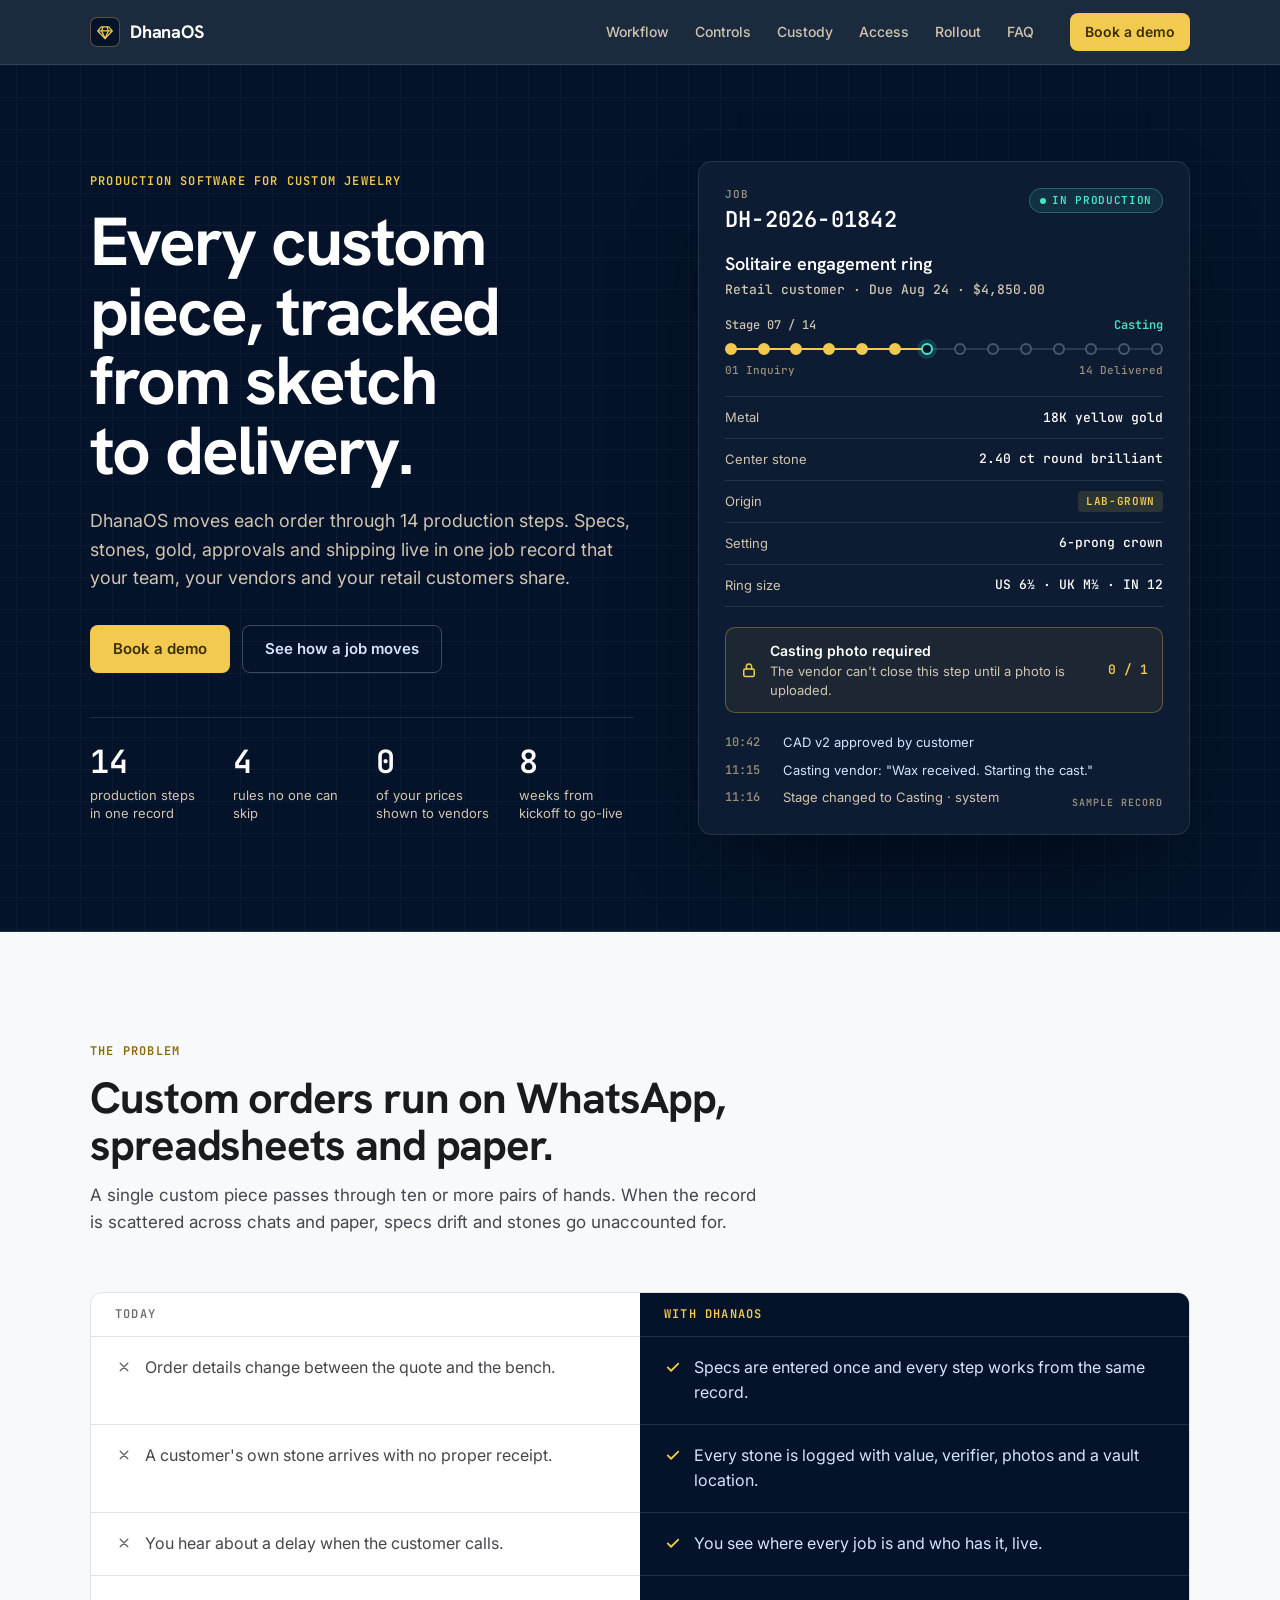
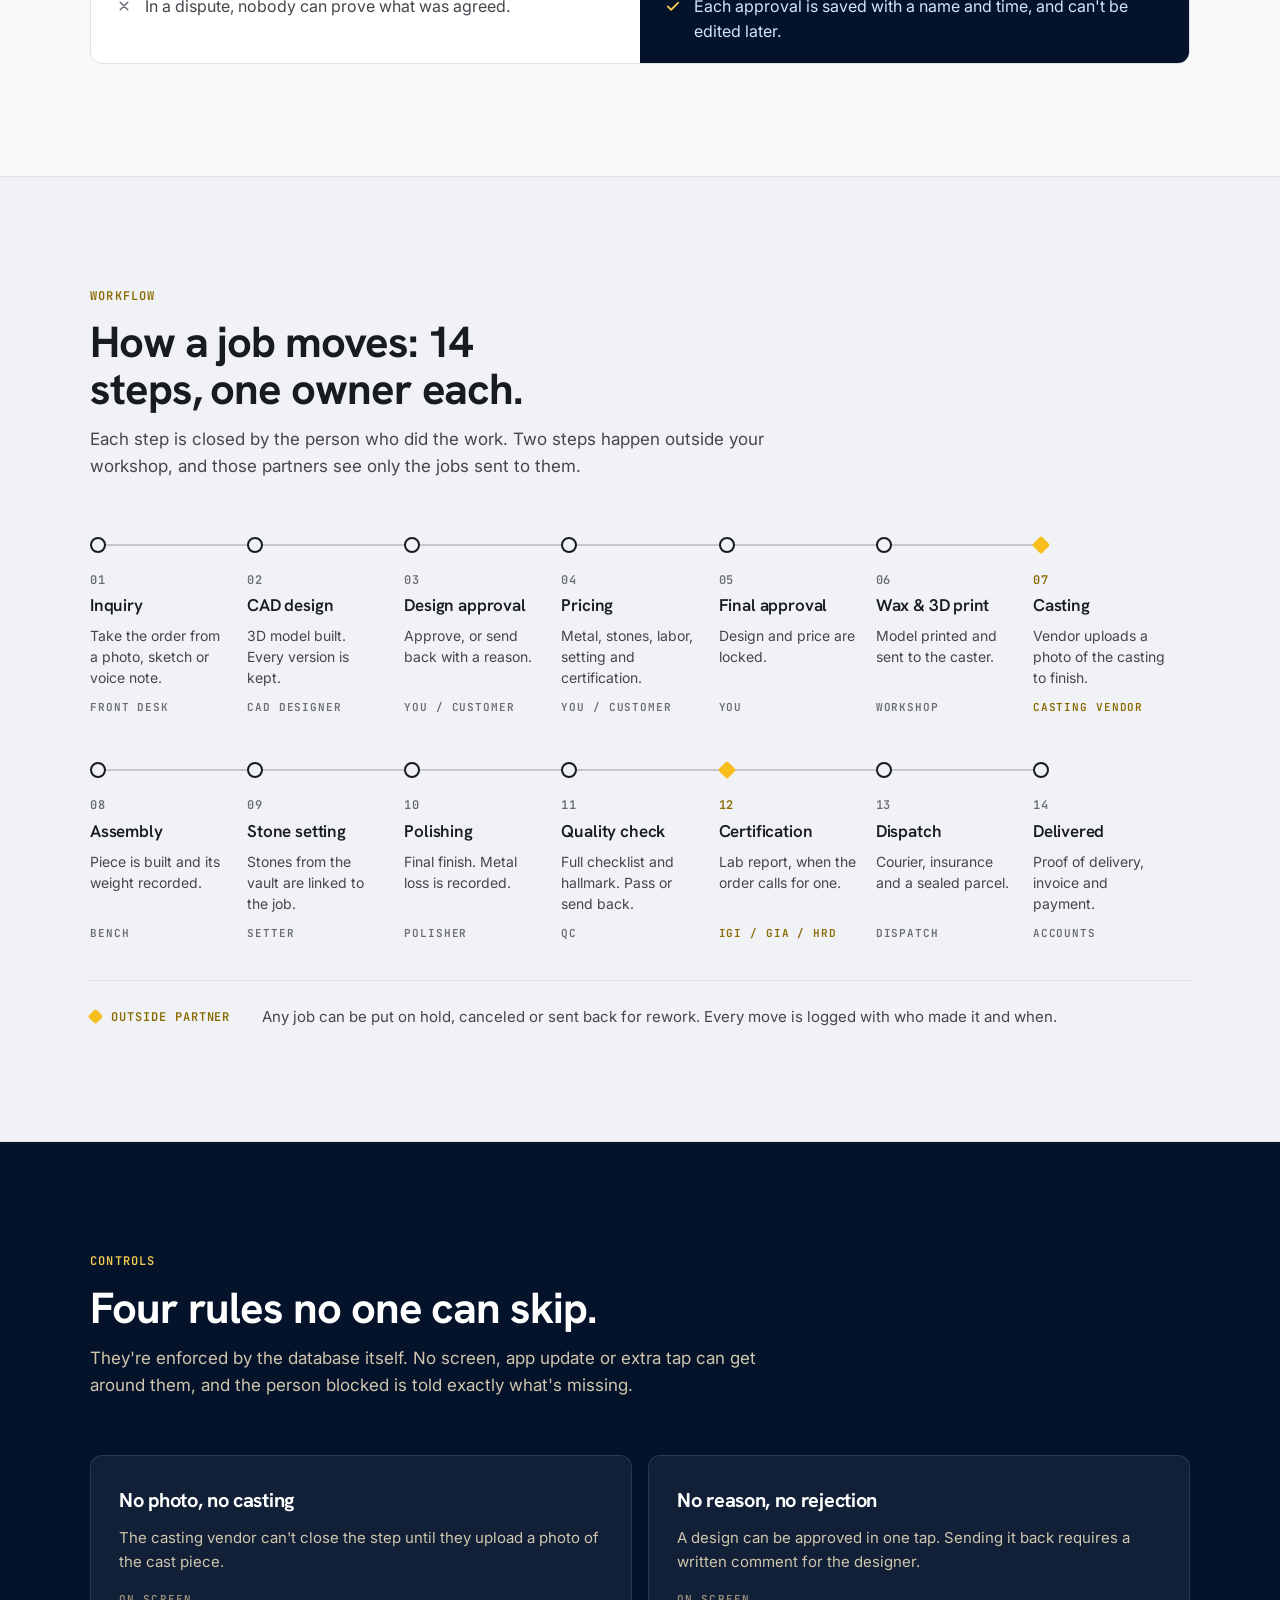
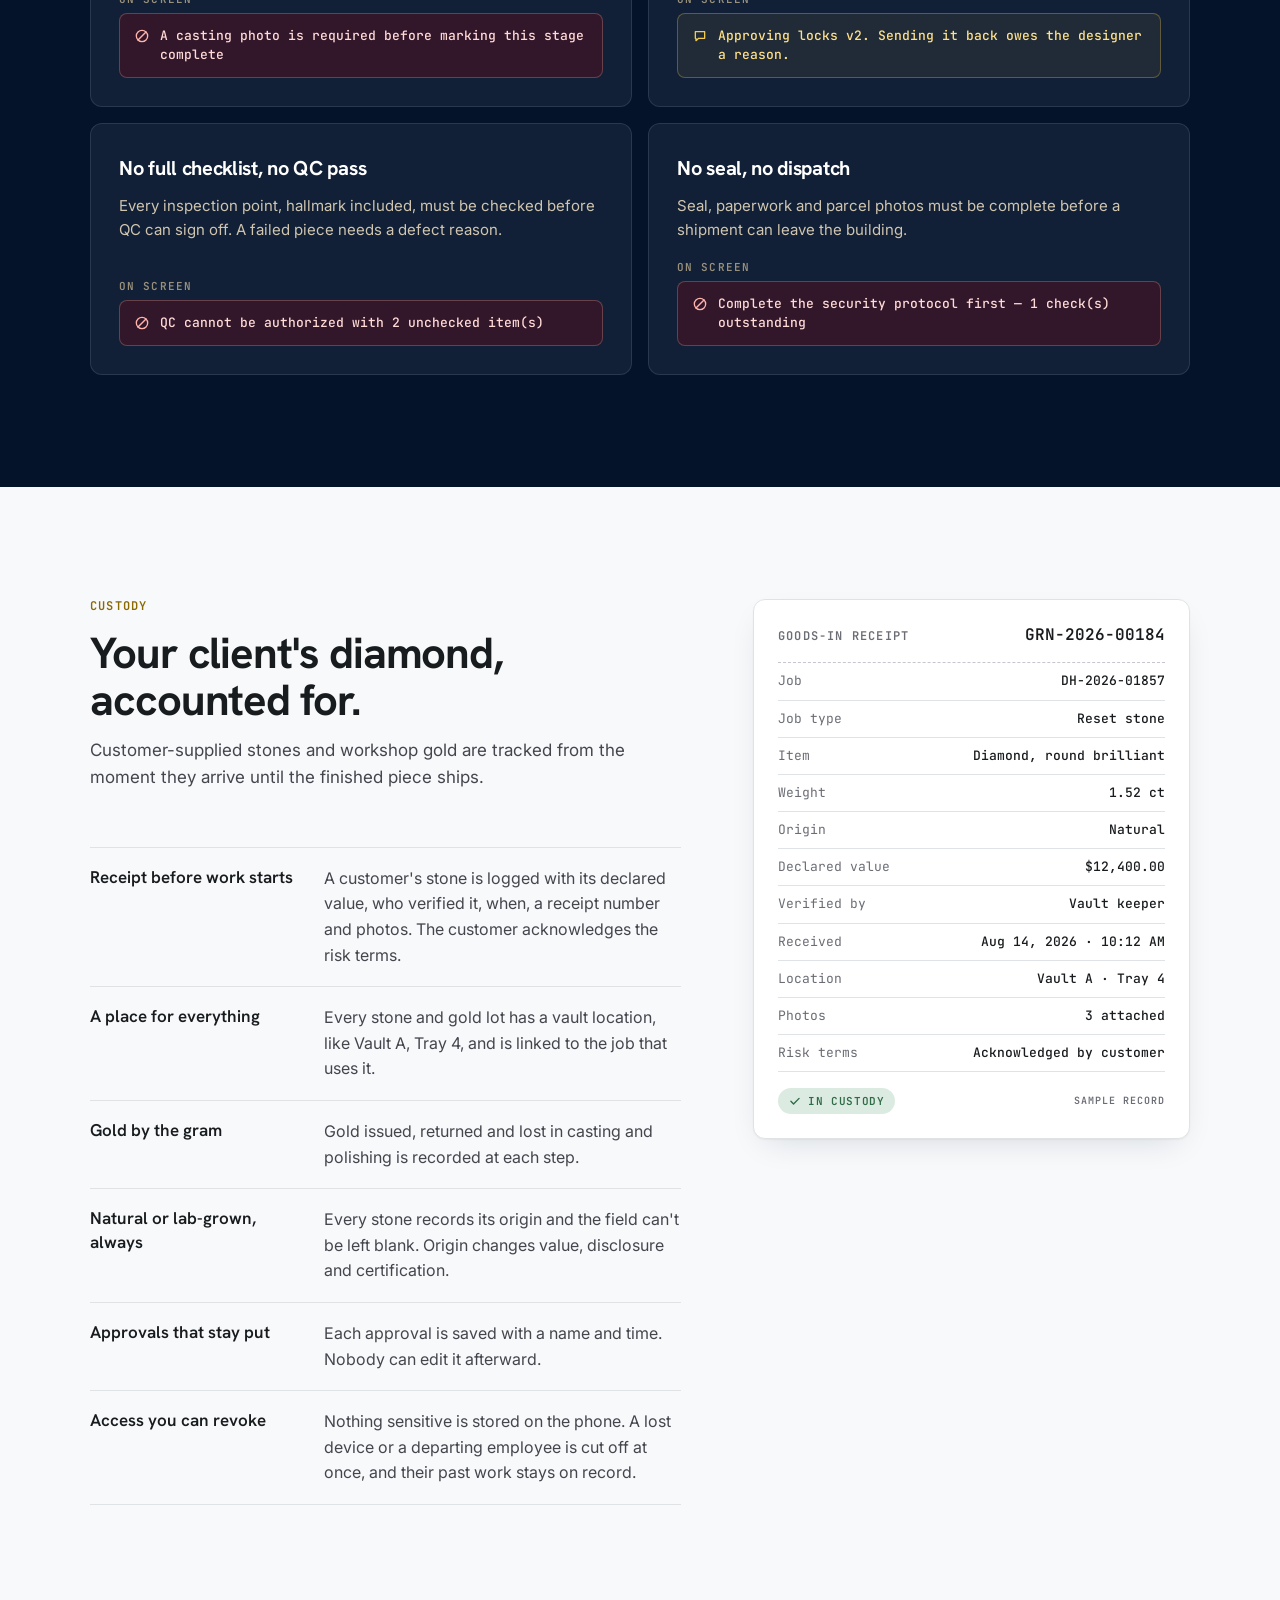
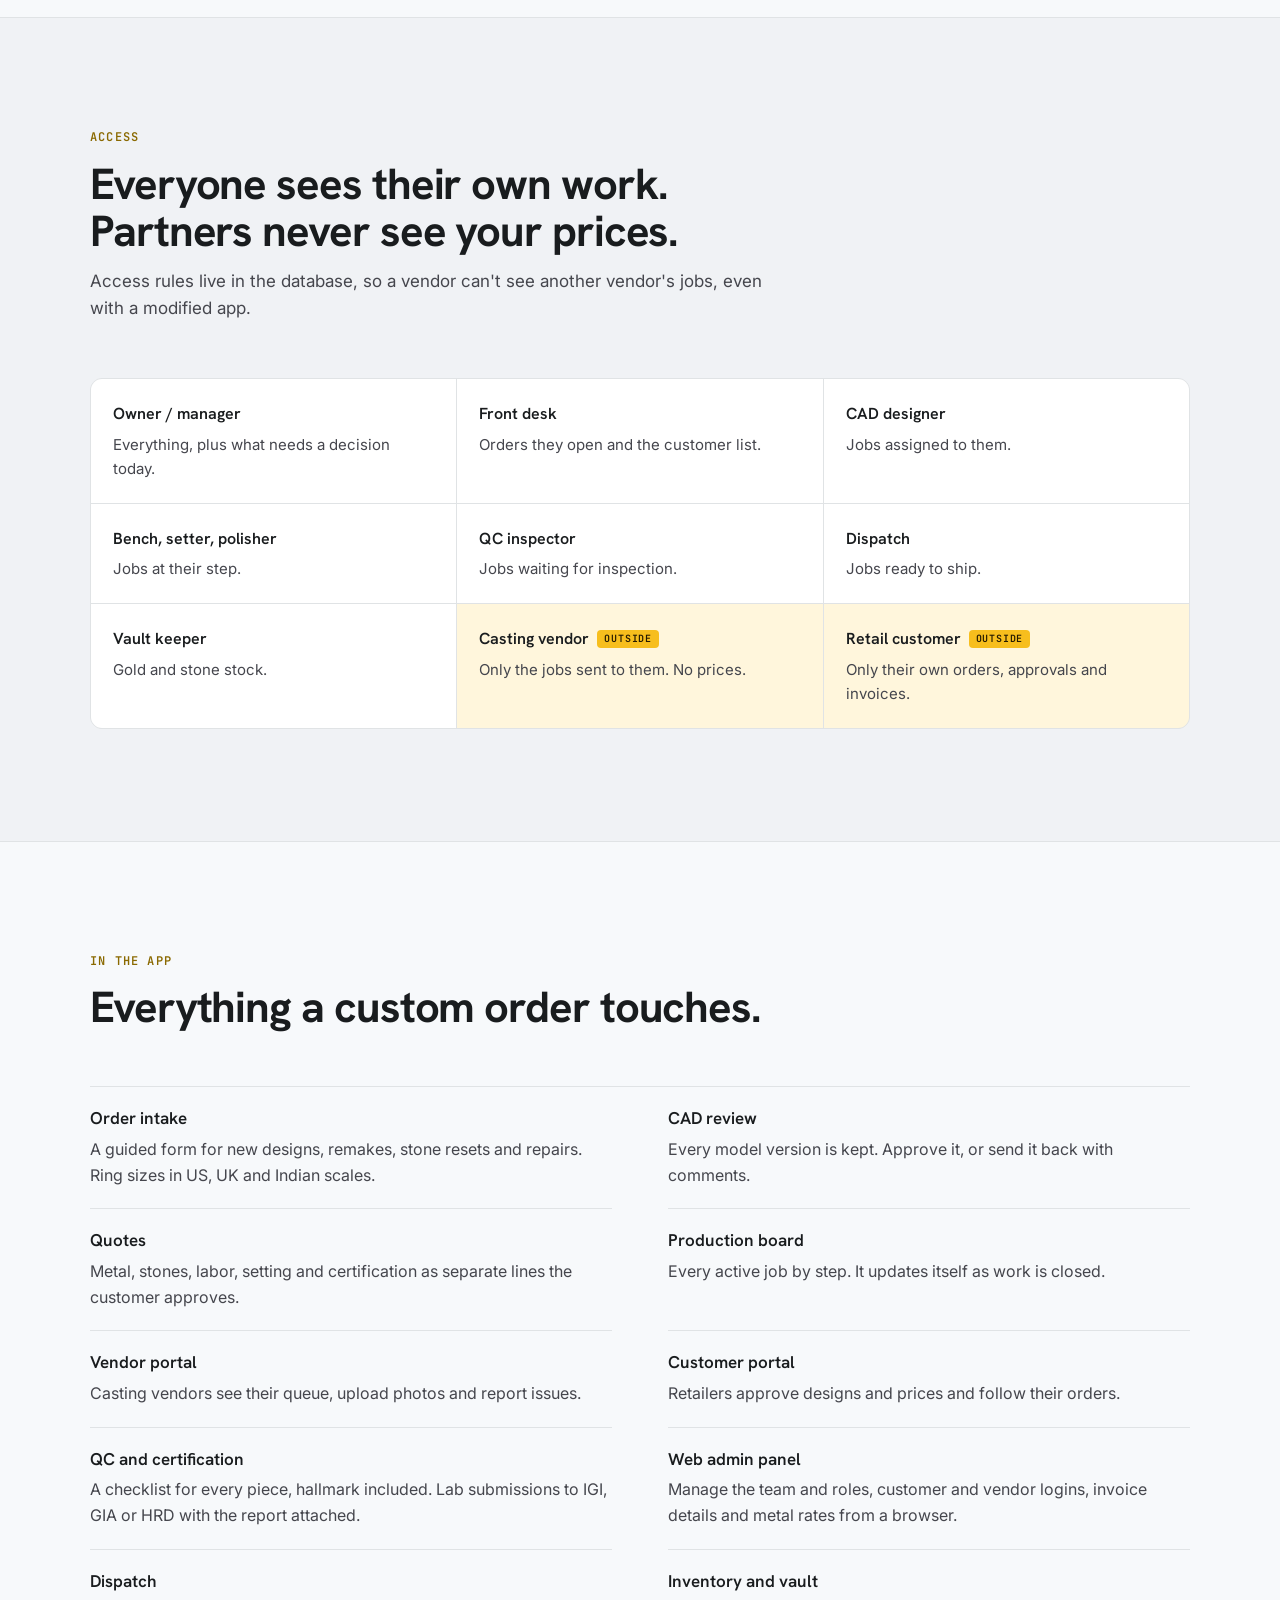
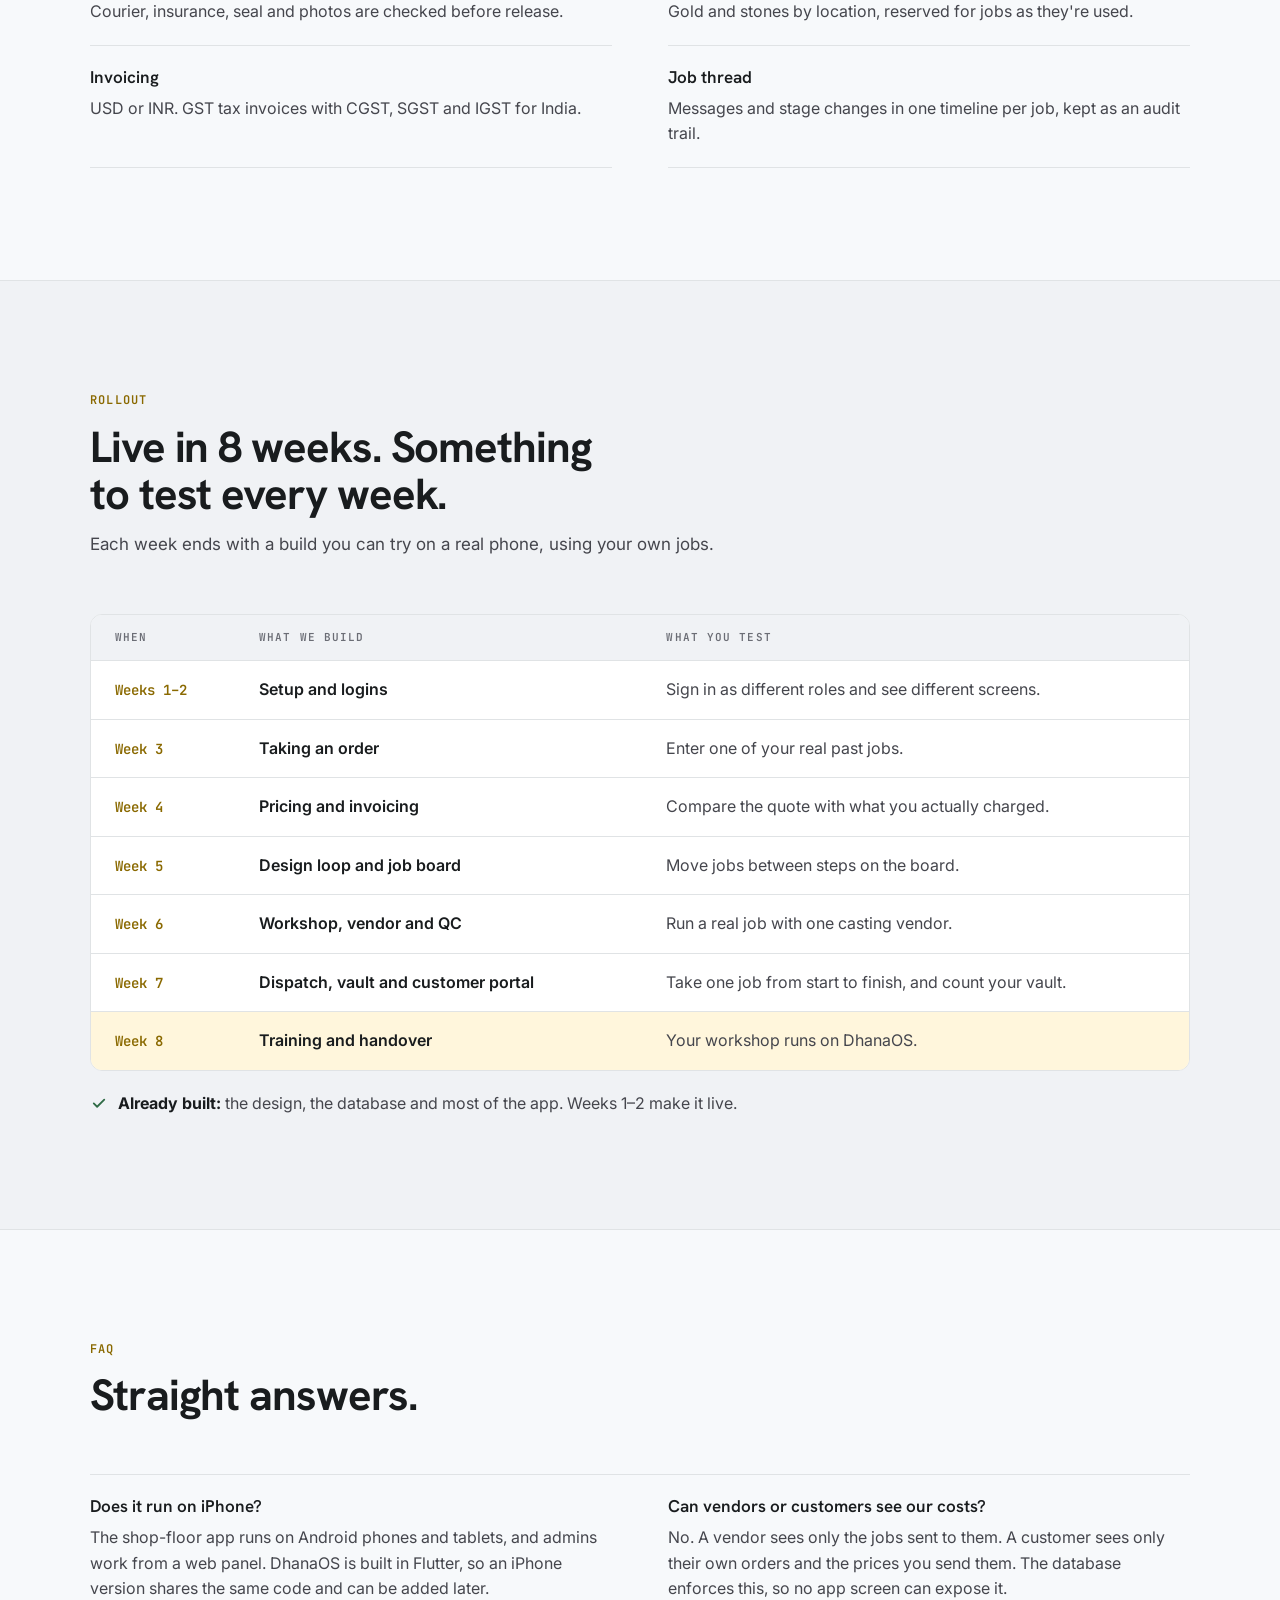
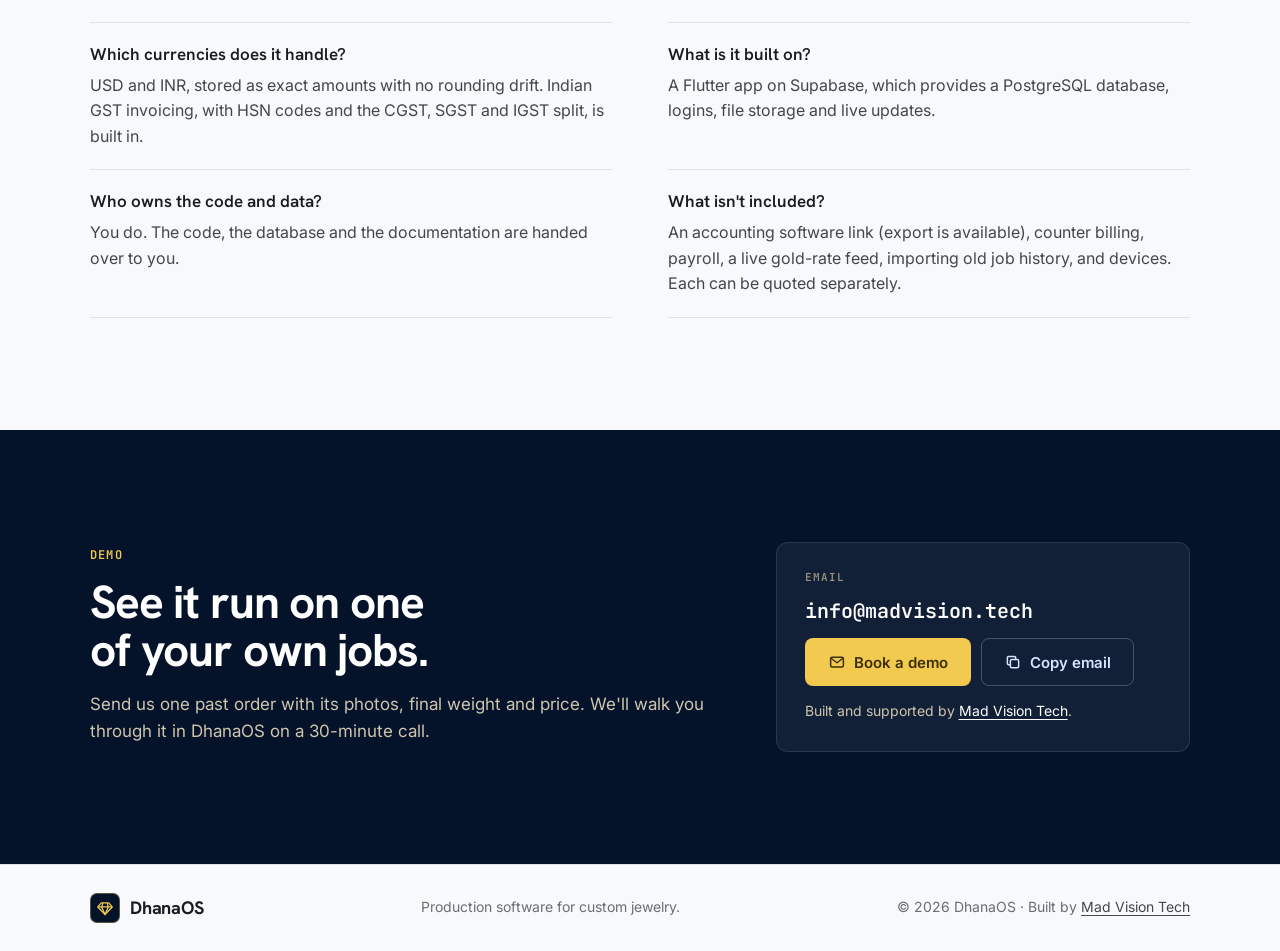
==== website/index.html @ 57b79296 "feat(website): add the public one-page site Static HTML/CSS/JS in website/, Vercel-ready with no bui" ====
<!DOCTYPE html>
<html lang="en">
<head>
  <meta charset="utf-8" />
  <meta name="viewport" content="width=device-width, initial-scale=1, viewport-fit=cover" />
  <title>DhanaOS — Production software for custom jewelry</title>
  <meta name="description" content="DhanaOS tracks every custom jewelry order through 14 production steps. Specs, stones, gold, approvals, vendors and shipping in one record your whole team shares." />
  <meta name="theme-color" content="#041329" />
  <link rel="icon" type="image/svg+xml" href="assets/favicon.svg" />
  <link rel="apple-touch-icon" sizes="180x180" href="assets/apple-touch-icon.png" />
  <link rel="canonical" href="https://dhanaos.vercel.app/" />

  <meta property="og:type" content="website" />
  <meta property="og:site_name" content="DhanaOS" />
  <meta property="og:title" content="DhanaOS — Production software for custom jewelry" />
  <meta property="og:description" content="Every custom piece, tracked from sketch to delivery. 14 steps, one record, four rules no one can skip." />
  <meta property="og:url" content="https://dhanaos.vercel.app/" />
  <meta property="og:image" content="https://dhanaos.vercel.app/assets/og-image.png" />
  <meta property="og:image:width" content="1200" />
  <meta property="og:image:height" content="630" />
  <meta property="og:locale" content="en_US" />
  <meta name="twitter:card" content="summary_large_image" />
  <meta name="twitter:image" content="https://dhanaos.vercel.app/assets/og-image.png" />

  <link rel="preconnect" href="https://fonts.googleapis.com" />
  <link rel="preconnect" href="https://fonts.gstatic.com" crossorigin />
  <link rel="stylesheet" href="https://fonts.googleapis.com/css2?family=Hanken+Grotesk:wght@500;600;700&family=Inter:wght@400;500;600&family=JetBrains+Mono:wght@400;500;600&display=swap" />
  <link rel="stylesheet" href="assets/css/style.css" />

  <script type="application/ld+json">
  {
    "@context": "https://schema.org",
    "@type": "SoftwareApplication",
    "name": "DhanaOS",
    "applicationCategory": "BusinessApplication",
    "operatingSystem": "Android",
    "description": "Production software for bespoke jewelry workshops. Tracks every custom order through 14 steps, from first sketch to insured delivery.",
    "url": "https://dhanaos.vercel.app/",
    "publisher": {
      "@type": "Organization",
      "name": "Mad Vision Tech",
      "url": "https://madvision.tech",
      "email": "info@madvision.tech"
    }
  }
  </script>
</head>
<body>
  <svg width="0" height="0" class="sprite" aria-hidden="true" focusable="false">
    <symbol id="i-x" viewBox="0 0 24 24"><path d="M7 7l10 10M17 7L7 17" /></symbol>
    <symbol id="i-check" viewBox="0 0 24 24"><path d="M5 12.5l4.5 4.5L19 7.5" /></symbol>
    <symbol id="i-lock" viewBox="0 0 24 24"><rect x="5" y="10.5" width="14" height="10" rx="2" /><path d="M8.5 10.5V7.5a3.5 3.5 0 0 1 7 0v3" /></symbol>
    <symbol id="i-block" viewBox="0 0 24 24"><circle cx="12" cy="12" r="8.5" /><path d="M6 18L18 6" /></symbol>
    <symbol id="i-chat" viewBox="0 0 24 24"><path d="M5 5.5h14v10H10l-4 3.5v-3.5H5z" /></symbol>
    <symbol id="i-copy" viewBox="0 0 24 24"><rect x="8.5" y="8.5" width="11" height="11" rx="2" /><path d="M15.5 8.5V6a1.5 1.5 0 0 0-1.5-1.5H6A1.5 1.5 0 0 0 4.5 6v8A1.5 1.5 0 0 0 6 15.5h2.5" /></symbol>
    <symbol id="i-mail" viewBox="0 0 24 24"><rect x="3.5" y="5.5" width="17" height="13" rx="2" /><path d="M4 7l8 6 8-6" /></symbol>
    <symbol id="i-gem" viewBox="0 0 32 32"><path d="M10.5 8.5h11l5 6L16 25.5 5.5 14.5z" /><path d="M5.5 14.5h21M13 8.5l-1.8 6L16 25.5l4.8-11-1.8-6" /></symbol>
  </svg>

  <a class="skip" href="#main">Skip to content</a>

  <header class="site-header">
    <div class="wrap header-row">
      <a class="brand" href="#top" aria-label="DhanaOS, back to top">
        <span class="brand-mark" aria-hidden="true"><svg viewBox="0 0 32 32"><use href="#i-gem" /></svg></span>
        <span>DhanaOS</span>
      </a>
      <nav class="nav" aria-label="Sections">
        <a href="#workflow">Workflow</a>
        <a href="#controls">Controls</a>
        <a href="#custody">Custody</a>
        <a href="#access">Access</a>
        <a href="#rollout">Rollout</a>
        <a href="#faq">FAQ</a>
      </nav>
      <a class="btn btn-gold btn-sm" href="#contact">Book a demo</a>
    </div>
  </header>

  <main id="main">

    <!-- Hero -->
    <section class="hero" id="top">
      <div class="wrap hero-grid">
        <div class="hero-copy">
          <p class="eyebrow">Production software for custom jewelry</p>
          <h1>Every custom piece, tracked from sketch to delivery.</h1>
          <p class="lead">DhanaOS moves each order through 14 production steps. Specs, stones, gold, approvals and shipping live in one job record that your team, your vendors and your retail customers share.</p>
          <div class="cta-row">
            <a class="btn btn-gold" href="#contact">Book a demo</a>
            <a class="btn btn-ghost" href="#workflow">See how a job moves</a>
          </div>
          <dl class="hero-facts">
            <div><dt>production steps in one record</dt><dd>14</dd></div>
            <div><dt>rules no one can skip</dt><dd>4</dd></div>
            <div><dt>of your prices shown to vendors</dt><dd>0</dd></div>
            <div><dt>weeks from kickoff to go-live</dt><dd>8</dd></div>
          </dl>
        </div>

        <figure class="ticket" aria-label="Sample job record as it appears in DhanaOS">
          <div class="ticket-head">
            <div>
              <span class="t-label">Job</span>
              <span class="ticket-code">DH-2026-01842</span>
            </div>
            <span class="pill pill-live"><span class="dot" aria-hidden="true"></span>In production</span>
          </div>

          <div class="ticket-id">
            <p class="ticket-title">Solitaire engagement ring</p>
            <p class="ticket-meta">Retail customer · Due Aug 24 · $4,850.00</p>
          </div>

          <div class="rail" role="img" aria-label="Stage 7 of 14: Casting. Steps 1 to 6 complete.">
            <div class="rail-top"><span>Stage 07 / 14</span><span class="rail-now">Casting</span></div>
            <ol class="rail-nodes" aria-hidden="true">
              <li class="done" style="--i:1"></li>
              <li class="done" style="--i:2"></li>
              <li class="done" style="--i:3"></li>
              <li class="done" style="--i:4"></li>
              <li class="done" style="--i:5"></li>
              <li class="done" style="--i:6"></li>
              <li class="now"></li>
              <li></li><li></li><li></li><li></li><li></li><li></li><li></li>
            </ol>
            <div class="rail-ends" aria-hidden="true"><span>01 Inquiry</span><span>14 Delivered</span></div>
          </div>

          <dl class="spec">
            <div><dt>Metal</dt><dd>18K yellow gold</dd></div>
            <div><dt>Center stone</dt><dd>2.40 ct round brilliant</dd></div>
            <div><dt>Origin</dt><dd><span class="tag">Lab-grown</span></dd></div>
            <div><dt>Setting</dt><dd>6-prong crown</dd></div>
            <div><dt>Ring size</dt><dd>US 6½ · UK M½ · IN 12</dd></div>
          </dl>

          <div class="gate">
            <svg class="ic" aria-hidden="true"><use href="#i-lock" /></svg>
            <p><strong>Casting photo required</strong><span>The vendor can't close this step until a photo is uploaded.</span></p>
            <span class="gate-count">0 / 1</span>
          </div>

          <ol class="thread" aria-label="Job thread">
            <li><time>10:42</time><span>CAD v2 approved by customer</span></li>
            <li><time>11:15</time><span>Casting vendor: "Wax received. Starting the cast."</span></li>
            <li><time>11:16</time><span class="sys">Stage changed to Casting · system</span></li>
          </ol>

          <figcaption class="ticket-foot">Sample record</figcaption>
        </figure>
      </div>
    </section>

    <!-- Problem -->
    <section class="section" id="why" aria-labelledby="why-title">
      <div class="wrap">
        <header class="sec-head">
          <p class="eyebrow">The problem</p>
          <h2 id="why-title">Custom orders run on WhatsApp, spreadsheets and paper.</h2>
          <p class="sec-lead">A single custom piece passes through ten or more pairs of hands. When the record is scattered across chats and paper, specs drift and stones go unaccounted for.</p>
        </header>

        <div class="compare">
          <div class="compare-row compare-head" aria-hidden="true">
            <span>Today</span><span>With DhanaOS</span>
          </div>
          <div class="compare-row">
            <p><svg class="ic" aria-hidden="true"><use href="#i-x" /></svg><span>Order details change between the quote and the bench.</span></p>
            <p><svg class="ic" aria-hidden="true"><use href="#i-check" /></svg><span>Specs are entered once and every step works from the same record.</span></p>
          </div>
          <div class="compare-row">
            <p><svg class="ic" aria-hidden="true"><use href="#i-x" /></svg><span>A customer's own stone arrives with no proper receipt.</span></p>
            <p><svg class="ic" aria-hidden="true"><use href="#i-check" /></svg><span>Every stone is logged with value, verifier, photos and a vault location.</span></p>
          </div>
          <div class="compare-row">
            <p><svg class="ic" aria-hidden="true"><use href="#i-x" /></svg><span>You hear about a delay when the customer calls.</span></p>
            <p><svg class="ic" aria-hidden="true"><use href="#i-check" /></svg><span>You see where every job is and who has it, live.</span></p>
          </div>
          <div class="compare-row">
            <p><svg class="ic" aria-hidden="true"><use href="#i-x" /></svg><span>In a dispute, nobody can prove what was agreed.</span></p>
            <p><svg class="ic" aria-hidden="true"><use href="#i-check" /></svg><span>Each approval is saved with a name and time, and can't be edited later.</span></p>
          </div>
        </div>
      </div>
    </section>

    <!-- Workflow -->
    <section class="section section-alt" id="workflow" aria-labelledby="workflow-title">
      <div class="wrap">
        <header class="sec-head">
          <p class="eyebrow">Workflow</p>
          <h2 id="workflow-title">How a job moves: 14 steps, one owner each.</h2>
          <p class="sec-lead">Each step is closed by the person who did the work. Two steps happen outside your workshop, and those partners see only the jobs sent to them.</p>
        </header>

        <ol class="steps">
          <li class="step"><span class="step-no">01</span><h3>Inquiry</h3><p>Take the order from a photo, sketch or voice note.</p><span class="step-owner">Front desk</span></li>
          <li class="step"><span class="step-no">02</span><h3>CAD design</h3><p>3D model built. Every version is kept.</p><span class="step-owner">CAD designer</span></li>
          <li class="step"><span class="step-no">03</span><h3>Design approval</h3><p>Approve, or send back with a reason.</p><span class="step-owner">You / customer</span></li>
          <li class="step"><span class="step-no">04</span><h3>Pricing</h3><p>Metal, stones, labor, setting and certification.</p><span class="step-owner">You / customer</span></li>
          <li class="step"><span class="step-no">05</span><h3>Final approval</h3><p>Design and price are locked.</p><span class="step-owner">You</span></li>
          <li class="step"><span class="step-no">06</span><h3>Wax &amp; 3D print</h3><p>Model printed and sent to the caster.</p><span class="step-owner">Workshop</span></li>
          <li class="step is-out"><span class="step-no">07</span><h3>Casting</h3><p>Vendor uploads a photo of the casting to finish.</p><span class="step-owner">Casting vendor</span></li>
          <li class="step"><span class="step-no">08</span><h3>Assembly</h3><p>Piece is built and its weight recorded.</p><span class="step-owner">Bench</span></li>
          <li class="step"><span class="step-no">09</span><h3>Stone setting</h3><p>Stones from the vault are linked to the job.</p><span class="step-owner">Setter</span></li>
          <li class="step"><span class="step-no">10</span><h3>Polishing</h3><p>Final finish. Metal loss is recorded.</p><span class="step-owner">Polisher</span></li>
          <li class="step"><span class="step-no">11</span><h3>Quality check</h3><p>Full checklist and hallmark. Pass or send back.</p><span class="step-owner">QC</span></li>
          <li class="step is-out"><span class="step-no">12</span><h3>Certification</h3><p>Lab report, when the order calls for one.</p><span class="step-owner">IGI / GIA / HRD</span></li>
          <li class="step"><span class="step-no">13</span><h3>Dispatch</h3><p>Courier, insurance and a sealed parcel.</p><span class="step-owner">Dispatch</span></li>
          <li class="step"><span class="step-no">14</span><h3>Delivered</h3><p>Proof of delivery, invoice and payment.</p><span class="step-owner">Accounts</span></li>
        </ol>

        <div class="steps-note">
          <p class="legend"><span class="legend-mark" aria-hidden="true"></span>Outside partner</p>
          <p>Any job can be put on hold, canceled or sent back for rework. Every move is logged with who made it and when.</p>
        </div>
      </div>
    </section>

    <!-- Controls -->
    <section class="section band" id="controls" aria-labelledby="controls-title">
      <div class="wrap">
        <header class="sec-head">
          <p class="eyebrow">Controls</p>
          <h2 id="controls-title">Four rules no one can skip.</h2>
          <p class="sec-lead">They're enforced by the database itself. No screen, app update or extra tap can get around them, and the person blocked is told exactly what's missing.</p>
        </header>

        <div class="rules">
          <article class="rule">
            <h3>No photo, no casting</h3>
            <p>The casting vendor can't close the step until they upload a photo of the cast piece.</p>
            <div class="screen">
              <span class="screen-label">On screen</span>
              <p class="screen-msg"><svg class="ic" aria-hidden="true"><use href="#i-block" /></svg><span>A casting photo is required before marking this stage complete</span></p>
            </div>
          </article>
          <article class="rule">
            <h3>No reason, no rejection</h3>
            <p>A design can be approved in one tap. Sending it back requires a written comment for the designer.</p>
            <div class="screen">
              <span class="screen-label">On screen</span>
              <p class="screen-msg is-prompt"><svg class="ic" aria-hidden="true"><use href="#i-chat" /></svg><span>Approving locks v2. Sending it back owes the designer a reason.</span></p>
            </div>
          </article>
          <article class="rule">
            <h3>No full checklist, no QC pass</h3>
            <p>Every inspection point, hallmark included, must be checked before QC can sign off. A failed piece needs a defect reason.</p>
            <div class="screen">
              <span class="screen-label">On screen</span>
              <p class="screen-msg"><svg class="ic" aria-hidden="true"><use href="#i-block" /></svg><span>QC cannot be authorized with 2 unchecked item(s)</span></p>
            </div>
          </article>
          <article class="rule">
            <h3>No seal, no dispatch</h3>
            <p>Seal, paperwork and parcel photos must be complete before a shipment can leave the building.</p>
            <div class="screen">
              <span class="screen-label">On screen</span>
              <p class="screen-msg"><svg class="ic" aria-hidden="true"><use href="#i-block" /></svg><span>Complete the security protocol first — 1 check(s) outstanding</span></p>
            </div>
          </article>
        </div>
      </div>
    </section>

    <!-- Custody -->
    <section class="section" id="custody" aria-labelledby="custody-title">
      <div class="wrap custody-grid">
        <div>
          <header class="sec-head">
            <p class="eyebrow">Custody</p>
            <h2 id="custody-title">Your client's diamond, accounted for.</h2>
            <p class="sec-lead">Customer-supplied stones and workshop gold are tracked from the moment they arrive until the finished piece ships.</p>
          </header>

          <dl class="points">
            <div><dt>Receipt before work starts</dt><dd>A customer's stone is logged with its declared value, who verified it, when, a receipt number and photos. The customer acknowledges the risk terms.</dd></div>
            <div><dt>A place for everything</dt><dd>Every stone and gold lot has a vault location, like Vault A, Tray 4, and is linked to the job that uses it.</dd></div>
            <div><dt>Gold by the gram</dt><dd>Gold issued, returned and lost in casting and polishing is recorded at each step.</dd></div>
            <div><dt>Natural or lab-grown, always</dt><dd>Every stone records its origin and the field can't be left blank. Origin changes value, disclosure and certification.</dd></div>
            <div><dt>Approvals that stay put</dt><dd>Each approval is saved with a name and time. Nobody can edit it afterward.</dd></div>
            <div><dt>Access you can revoke</dt><dd>Nothing sensitive is stored on the phone. A lost device or a departing employee is cut off at once, and their past work stays on record.</dd></div>
          </dl>
        </div>

        <figure class="receipt" aria-label="Sample goods-in receipt for a customer-supplied diamond">
          <div class="receipt-head">
            <span class="receipt-title">Goods-in receipt</span>
            <span class="receipt-code">GRN-2026-00184</span>
          </div>
          <dl>
            <div><dt>Job</dt><dd>DH-2026-01857</dd></div>
            <div><dt>Job type</dt><dd>Reset stone</dd></div>
            <div><dt>Item</dt><dd>Diamond, round brilliant</dd></div>
            <div><dt>Weight</dt><dd>1.52 ct</dd></div>
            <div><dt>Origin</dt><dd>Natural</dd></div>
            <div><dt>Declared value</dt><dd>$12,400.00</dd></div>
            <div><dt>Verified by</dt><dd>Vault keeper</dd></div>
            <div><dt>Received</dt><dd>Aug 14, 2026 · 10:12 AM</dd></div>
            <div><dt>Location</dt><dd>Vault A · Tray 4</dd></div>
            <div><dt>Photos</dt><dd>3 attached</dd></div>
            <div><dt>Risk terms</dt><dd>Acknowledged by customer</dd></div>
          </dl>
          <div class="receipt-foot">
            <span class="pill pill-ok"><svg class="ic" aria-hidden="true"><use href="#i-check" /></svg>In custody</span>
            <figcaption>Sample record</figcaption>
          </div>
        </figure>
      </div>
    </section>

    <!-- Access -->
    <section class="section section-alt" id="access" aria-labelledby="access-title">
      <div class="wrap">
        <header class="sec-head">
          <p class="eyebrow">Access</p>
          <h2 id="access-title">Everyone sees their own work. Partners never see your prices.</h2>
          <p class="sec-lead">Access rules live in the database, so a vendor can't see another vendor's jobs, even with a modified app.</p>
        </header>

        <div class="roles">
          <div class="role"><h3>Owner / manager</h3><p>Everything, plus what needs a decision today.</p></div>
          <div class="role"><h3>Front desk</h3><p>Orders they open and the customer list.</p></div>
          <div class="role"><h3>CAD designer</h3><p>Jobs assigned to them.</p></div>
          <div class="role"><h3>Bench, setter, polisher</h3><p>Jobs at their step.</p></div>
          <div class="role"><h3>QC inspector</h3><p>Jobs waiting for inspection.</p></div>
          <div class="role"><h3>Dispatch</h3><p>Jobs ready to ship.</p></div>
          <div class="role"><h3>Vault keeper</h3><p>Gold and stone stock.</p></div>
          <div class="role is-out"><h3>Casting vendor <span class="tag-out">Outside</span></h3><p>Only the jobs sent to them. No prices.</p></div>
          <div class="role is-out"><h3>Retail customer <span class="tag-out">Outside</span></h3><p>Only their own orders, approvals and invoices.</p></div>
        </div>
      </div>
    </section>

    <!-- Modules -->
    <section class="section" id="features" aria-labelledby="features-title">
      <div class="wrap">
        <header class="sec-head">
          <p class="eyebrow">In the app</p>
          <h2 id="features-title">Everything a custom order touches.</h2>
        </header>

        <dl class="modules">
          <div><dt>Order intake</dt><dd>A guided form for new designs, remakes, stone resets and repairs. Ring sizes in US, UK and Indian scales.</dd></div>
          <div><dt>CAD review</dt><dd>Every model version is kept. Approve it, or send it back with comments.</dd></div>
          <div><dt>Quotes</dt><dd>Metal, stones, labor, setting and certification as separate lines the customer approves.</dd></div>
          <div><dt>Production board</dt><dd>Every active job by step. It updates itself as work is closed.</dd></div>
          <div><dt>Vendor portal</dt><dd>Casting vendors see their queue, upload photos and report issues.</dd></div>
          <div><dt>Customer portal</dt><dd>Retailers approve designs and prices and follow their orders.</dd></div>
          <div><dt>QC and certification</dt><dd>A checklist for every piece, hallmark included. Lab submissions to IGI, GIA or HRD with the report attached.</dd></div>
          <div><dt>Web admin panel</dt><dd>Manage the team and roles, customer and vendor logins, invoice details and metal rates from a browser.</dd></div>
          <div><dt>Dispatch</dt><dd>Courier, insurance, seal and photos are checked before release.</dd></div>
          <div><dt>Inventory and vault</dt><dd>Gold and stones by location, reserved for jobs as they're used.</dd></div>
          <div><dt>Invoicing</dt><dd>USD or INR. GST tax invoices with CGST, SGST and IGST for India.</dd></div>
          <div><dt>Job thread</dt><dd>Messages and stage changes in one timeline per job, kept as an audit trail.</dd></div>
        </dl>
      </div>
    </section>

    <!-- Rollout -->
    <section class="section section-alt" id="rollout" aria-labelledby="rollout-title">
      <div class="wrap">
        <header class="sec-head">
          <p class="eyebrow">Rollout</p>
          <h2 id="rollout-title">Live in 8 weeks. Something to test every week.</h2>
          <p class="sec-lead">Each week ends with a build you can try on a real phone, using your own jobs.</p>
        </header>

        <div class="weeks">
          <div class="weeks-head" aria-hidden="true"><span>When</span><span>What we build</span><span>What you test</span></div>
          <ol class="weeks-list">
            <li class="week"><span class="week-no">Weeks 1–2</span><span class="week-build">Setup and logins</span><span class="week-test"><span class="week-k">You test: </span>Sign in as different roles and see different screens.</span></li>
            <li class="week"><span class="week-no">Week 3</span><span class="week-build">Taking an order</span><span class="week-test"><span class="week-k">You test: </span>Enter one of your real past jobs.</span></li>
            <li class="week"><span class="week-no">Week 4</span><span class="week-build">Pricing and invoicing</span><span class="week-test"><span class="week-k">You test: </span>Compare the quote with what you actually charged.</span></li>
            <li class="week"><span class="week-no">Week 5</span><span class="week-build">Design loop and job board</span><span class="week-test"><span class="week-k">You test: </span>Move jobs between steps on the board.</span></li>
            <li class="week"><span class="week-no">Week 6</span><span class="week-build">Workshop, vendor and QC</span><span class="week-test"><span class="week-k">You test: </span>Run a real job with one casting vendor.</span></li>
            <li class="week"><span class="week-no">Week 7</span><span class="week-build">Dispatch, vault and customer portal</span><span class="week-test"><span class="week-k">You test: </span>Take one job from start to finish, and count your vault.</span></li>
            <li class="week is-final"><span class="week-no">Week 8</span><span class="week-build">Training and handover</span><span class="week-test"><span class="week-k">You test: </span>Your workshop runs on DhanaOS.</span></li>
          </ol>
        </div>

        <p class="built-note"><svg class="ic" aria-hidden="true"><use href="#i-check" /></svg><span><strong>Already built:</strong> the design, the database and most of the app. Weeks 1–2 make it live.</span></p>
      </div>
    </section>

    <!-- FAQ -->
    <section class="section" id="faq" aria-labelledby="faq-title">
      <div class="wrap">
        <header class="sec-head">
          <p class="eyebrow">FAQ</p>
          <h2 id="faq-title">Straight answers.</h2>
        </header>

        <dl class="faq">
          <div><dt>Does it run on iPhone?</dt><dd>The shop-floor app runs on Android phones and tablets, and admins work from a web panel. DhanaOS is built in Flutter, so an iPhone version shares the same code and can be added later.</dd></div>
          <div><dt>Can vendors or customers see our costs?</dt><dd>No. A vendor sees only the jobs sent to them. A customer sees only their own orders and the prices you send them. The database enforces this, so no app screen can expose it.</dd></div>
          <div><dt>Which currencies does it handle?</dt><dd>USD and INR, stored as exact amounts with no rounding drift. Indian GST invoicing, with HSN codes and the CGST, SGST and IGST split, is built in.</dd></div>
          <div><dt>What is it built on?</dt><dd>A Flutter app on Supabase, which provides a PostgreSQL database, logins, file storage and live updates.</dd></div>
          <div><dt>Who owns the code and data?</dt><dd>You do. The code, the database and the documentation are handed over to you.</dd></div>
          <div><dt>What isn't included?</dt><dd>An accounting software link (export is available), counter billing, payroll, a live gold-rate feed, importing old job history, and devices. Each can be quoted separately.</dd></div>
        </dl>
      </div>
    </section>

    <!-- Contact -->
    <section class="section band contact" id="contact" aria-labelledby="contact-title">
      <div class="wrap contact-grid">
        <div>
          <p class="eyebrow">Demo</p>
          <h2 id="contact-title">See it run on one of your own jobs.</h2>
          <p class="sec-lead">Send us one past order with its photos, final weight and price. We'll walk you through it in DhanaOS on a 30-minute call.</p>
        </div>
        <div class="contact-card">
          <span class="t-label">Email</span>
          <p class="email" id="contact-email">info@madvision.tech</p>
          <div class="contact-actions">
            <a class="btn btn-gold" href="mailto:info@madvision.tech?subject=DhanaOS%20demo"><svg class="ic" aria-hidden="true"><use href="#i-mail" /></svg>Book a demo</a>
            <button class="btn btn-ghost" type="button" id="copy-email" data-copy="info@madvision.tech"><svg class="ic" aria-hidden="true"><use href="#i-copy" /></svg><span>Copy email</span></button>
          </div>
          <p class="contact-note">Built and supported by <a href="https://madvision.tech" target="_blank" rel="noopener">Mad Vision Tech</a>.</p>
        </div>
      </div>
    </section>
  </main>

  <footer class="site-footer">
    <div class="wrap footer-row">
      <a class="brand brand-foot" href="#top" aria-label="DhanaOS, back to top">
        <span class="brand-mark" aria-hidden="true"><svg viewBox="0 0 32 32"><use href="#i-gem" /></svg></span>
        <span>DhanaOS</span>
      </a>
      <p>Production software for custom jewelry.</p>
      <p>© <span id="year">2026</span> DhanaOS · Built by <a href="https://madvision.tech" target="_blank" rel="noopener">Mad Vision Tech</a></p>
    </div>
  </footer>

  <script src="assets/js/main.js" defer></script>
</body>
</html>
---- website/assets/css/style.css ----
/* DhanaOS website
   Tokens follow DECISIONS.md D-010: one token set, two themes. The hero, controls band,
   contact band and header are the app's shop-floor midnight in both themes; everything
   else follows the viewer's light/dark preference. */

:root {
  color-scheme: light;

  --font-display: "Hanken Grotesk", "Inter", system-ui, -apple-system, "Segoe UI", Roboto, sans-serif;
  --font-body: "Inter", system-ui, -apple-system, "Segoe UI", Roboto, "Helvetica Neue", sans-serif;
  --font-mono: "JetBrains Mono", ui-monospace, "SFMono-Regular", Menlo, Consolas, monospace;

  /* Shop-floor palette: fixed, never themed */
  --night: #041329;
  --night-low: #0d1c32;
  --night-card: #112036;
  --night-high: #1c2a41;
  --night-line: rgba(214, 227, 255, 0.12);
  --night-ink: #d6e3ff;
  --night-sand: #d0c5af;
  --night-muted: #99907c;
  --night-white: #ffffff;
  --gold: #f2ca50;
  --gold-hi: #ffe088;
  --on-gold: #3c2f00;
  --teal: #45e6c3;

  /* Themed palette: light */
  --bg: #f7f9fb;
  --bg-alt: #f0f2f5;
  --card: #ffffff;
  --ink: #191c1e;
  --ink-2: #45464d;
  --ink-3: #6b6d75;
  --line: #e0e3e5;
  --line-strong: #c5c6cf;
  --accent: #8a6900;
  --accent-fill: #f7be1d;
  --on-accent: #251a00;
  --tint-gold: #fff6dc;
  --ok: #2f6b46;
  --ok-bg: #dcebe1;
  --win-bg: #041329;
  --band-bg: #041329;
  --focus: #4648d4;
  --shadow: 0 1px 2px rgba(4, 19, 41, 0.05), 0 12px 32px -12px rgba(4, 19, 41, 0.14);

  --radius-sm: 4px;
  --radius: 8px;
  --radius-lg: 12px;
  --wrap: 1180px;
  --gutter: clamp(16px, 4vw, 40px);
  --header-h: 64px;
}

@media (prefers-color-scheme: dark) {
  :root:not([data-theme="light"]) {
    color-scheme: dark;
    --bg: #041329;
    --bg-alt: #0a1930;
    --card: #112036;
    --ink: #d6e3ff;
    --ink-2: #d0c5af;
    --ink-3: #a59d89;
    --line: #1c2a41;
    --line-strong: #2c3951;
    --accent: #f2ca50;
    --accent-fill: #f2ca50;
    --on-accent: #3c2f00;
    --tint-gold: rgba(242, 202, 80, 0.07);
    --ok: #8fd6a8;
    --ok-bg: rgba(143, 214, 168, 0.12);
    --win-bg: #1c2a41;
    --band-bg: #010e24;
    --focus: #f2ca50;
    --shadow: 0 24px 60px -30px rgba(0, 0, 0, 0.7);
  }
}

:root[data-theme="dark"] {
  color-scheme: dark;
  --bg: #041329;
  --bg-alt: #0a1930;
  --card: #112036;
  --ink: #d6e3ff;
  --ink-2: #d0c5af;
  --ink-3: #a59d89;
  --line: #1c2a41;
  --line-strong: #2c3951;
  --accent: #f2ca50;
  --accent-fill: #f2ca50;
  --on-accent: #3c2f00;
  --tint-gold: rgba(242, 202, 80, 0.07);
  --ok: #8fd6a8;
  --ok-bg: rgba(143, 214, 168, 0.12);
  --win-bg: #1c2a41;
  --band-bg: #010e24;
  --focus: #f2ca50;
  --shadow: 0 24px 60px -30px rgba(0, 0, 0, 0.7);
}

/* ------------------------------------------------------------------ base */

*,
*::before,
*::after { box-sizing: border-box; }

html {
  -webkit-text-size-adjust: 100%;
  scroll-behavior: smooth;
  scroll-padding-top: calc(var(--header-h) + 16px);
}

body {
  margin: 0;
  background: var(--bg);
  color: var(--ink);
  font: 400 1rem/1.6 var(--font-body);
  -webkit-font-smoothing: antialiased;
  -moz-osx-font-smoothing: grayscale;
  text-rendering: optimizeLegibility;
}

img, svg { display: block; max-width: 100%; }
a { color: inherit; }
p { margin: 0; }
h1, h2, h3 { margin: 0; font-family: var(--font-display); text-wrap: balance; }
dl, dd { margin: 0; }

.sprite { position: absolute; width: 0; height: 0; overflow: hidden; }

.ic {
  width: 18px;
  height: 18px;
  flex: none;
  fill: none;
  stroke: currentColor;
  stroke-width: 2;
  stroke-linecap: round;
  stroke-linejoin: round;
}

:focus-visible {
  outline: 2px solid var(--focus);
  outline-offset: 3px;
  border-radius: var(--radius-sm);
}
.site-header, .hero, .band { --focus: var(--gold); }

.wrap {
  max-width: var(--wrap);
  margin-inline: auto;
  padding-inline: var(--gutter);
}

.skip {
  position: absolute;
  left: 16px;
  top: -100px;
  z-index: 100;
  padding: 10px 16px;
  border-radius: var(--radius);
  background: var(--gold);
  color: var(--on-gold);
  font-weight: 600;
  text-decoration: none;
}
.skip:focus { top: 12px; }

.eyebrow {
  font: 600 0.75rem/1.3 var(--font-mono);
  letter-spacing: 0.1em;
  text-transform: uppercase;
  color: var(--accent);
}
.hero .eyebrow,
.band .eyebrow { color: var(--gold); }

.t-label {
  display: block;
  font: 600 0.6875rem/1.2 var(--font-mono);
  letter-spacing: 0.1em;
  text-transform: uppercase;
  color: var(--night-muted);
}

/* --------------------------------------------------------------- buttons */

.btn {
  display: inline-flex;
  align-items: center;
  justify-content: center;
  gap: 8px;
  min-height: 48px;
  padding: 0 22px;
  border: 1px solid transparent;
  border-radius: var(--radius);
  font: 600 0.9375rem/1 var(--font-body);
  text-decoration: none;
  white-space: nowrap;
  cursor: pointer;
  transition: background-color 0.15s ease, border-color 0.15s ease, color 0.15s ease;
}
.btn-sm { min-height: 38px; padding: 0 14px; font-size: 0.875rem; }
.btn-gold { background: var(--gold); color: var(--on-gold); }
.btn-gold:hover { background: var(--gold-hi); }
.btn-ghost {
  background: transparent;
  color: var(--night-ink);
  border-color: rgba(214, 227, 255, 0.26);
}
.btn-ghost:hover { border-color: var(--night-sand); background: rgba(214, 227, 255, 0.05); }

/* ---------------------------------------------------------------- header */

.site-header {
  position: sticky;
  top: env(safe-area-inset-top, 0px);
  z-index: 50;
  background: rgba(4, 19, 41, 0.9);
  -webkit-backdrop-filter: saturate(140%) blur(14px);
  backdrop-filter: saturate(140%) blur(14px);
  border-bottom: 1px solid var(--night-line);
  color: var(--night-ink);
}

.header-row {
  display: flex;
  align-items: center;
  gap: 16px;
  height: var(--header-h);
}

.brand {
  display: inline-flex;
  align-items: center;
  gap: 10px;
  color: var(--night-white);
  font: 700 1.125rem/1 var(--font-display);
  letter-spacing: -0.01em;
  text-decoration: none;
}

.brand-mark {
  display: grid;
  place-items: center;
  width: 30px;
  height: 30px;
  border-radius: 7px;
  background: var(--night);
  border: 1px solid rgba(242, 202, 80, 0.35);
}
.brand-mark svg {
  width: 22px;
  height: 22px;
  fill: none;
  stroke: var(--gold);
  stroke-width: 1.8;
  stroke-linejoin: round;
}

.nav { display: flex; gap: 2px; margin-left: auto; }
.nav a {
  padding: 8px 12px;
  border-radius: 6px;
  color: var(--night-sand);
  font-size: 0.875rem;
  font-weight: 500;
  text-decoration: none;
}
.nav a:hover { color: var(--night-white); background: rgba(214, 227, 255, 0.06); }
.header-row > .btn { margin-left: 8px; }

@media (max-width: 880px) {
  .nav { display: none; }
  .header-row > .btn { margin-left: auto; }
}

/* ------------------------------------------------------------------ hero */

.hero {
  position: relative;
  overflow: hidden;
  background-color: var(--night);
  background-image:
    linear-gradient(rgba(214, 227, 255, 0.035) 1px, transparent 1px),
    linear-gradient(90deg, rgba(214, 227, 255, 0.035) 1px, transparent 1px);
  background-size: 32px 32px;
  background-position: center top;
  color: var(--night-ink);
  border-bottom: 1px solid var(--night-line);
}

.hero-grid {
  display: grid;
  gap: 48px;
  align-items: center;
  padding-block: clamp(48px, 8vw, 96px);
}
@media (min-width: 1000px) {
  .hero-grid { grid-template-columns: minmax(0, 1.05fr) minmax(0, 0.95fr); gap: 64px; }
}

.hero h1 {
  max-width: 15ch;
  margin-top: 18px;
  color: var(--night-white);
  font-size: clamp(2.5rem, 5.6vw, 4.25rem);
  font-weight: 700;
  line-height: 1.02;
  letter-spacing: -0.03em;
}

.hero .lead {
  max-width: 54ch;
  margin-top: 22px;
  color: var(--night-sand);
  font-size: clamp(1.0625rem, 1.4vw, 1.1875rem);
  line-height: 1.6;
}

.cta-row { display: flex; flex-wrap: wrap; gap: 12px; margin-top: 32px; }

.hero-facts {
  display: grid;
  grid-template-columns: repeat(2, minmax(0, 1fr));
  gap: 24px 28px;
  max-width: 580px;
  margin-top: 44px;
  padding-top: 28px;
  border-top: 1px solid var(--night-line);
}
@media (min-width: 600px) {
  .hero-facts { grid-template-columns: repeat(4, minmax(0, 1fr)); }
}
.hero-facts div { display: flex; flex-direction: column-reverse; justify-content: flex-end; gap: 8px; }
.hero-facts dd {
  color: var(--night-white);
  font: 600 2rem/1 var(--font-mono);
  font-variant-numeric: tabular-nums;
}
.hero-facts dt { color: var(--night-sand); font-size: 0.8125rem; line-height: 1.4; }

/* The sample job record */

.ticket {
  position: relative;
  display: grid;
  gap: 20px;
  margin: 0;
  padding: clamp(18px, 2.4vw, 26px);
  border: 1px solid var(--night-line);
  border-radius: 14px;
  background: rgba(17, 32, 54, 0.72);
  -webkit-backdrop-filter: blur(20px);
  backdrop-filter: blur(20px);
  box-shadow: 0 40px 90px -40px rgba(0, 0, 0, 0.75);
  font-size: 0.875rem;
}

.ticket-head { display: flex; align-items: flex-start; justify-content: space-between; gap: 12px; }
.ticket-code {
  display: block;
  margin-top: 6px;
  color: var(--night-white);
  font: 600 1.375rem/1.15 var(--font-mono);
  letter-spacing: 0.01em;
}

.pill {
  display: inline-flex;
  align-items: center;
  gap: 6px;
  padding: 6px 10px;
  border-radius: 999px;
  font: 600 0.6875rem/1 var(--font-mono);
  letter-spacing: 0.06em;
  text-transform: uppercase;
  white-space: nowrap;
}
.pill .ic { width: 14px; height: 14px; stroke-width: 2.4; }
.pill-live {
  border: 1px solid rgba(69, 230, 195, 0.3);
  background: rgba(69, 230, 195, 0.1);
  color: var(--teal);
}
.pill-ok { background: var(--ok-bg); color: var(--ok); }

.dot {
  width: 6px;
  height: 6px;
  border-radius: 50%;
  background: currentColor;
  animation: pulse 2.4s ease-in-out infinite;
}

.ticket-title { color: var(--night-white); font: 600 1.125rem/1.3 var(--font-display); }
.ticket-meta { margin-top: 4px; color: var(--night-sand); font: 500 0.8125rem/1.5 var(--font-mono); }

.rail-top {
  display: flex;
  justify-content: space-between;
  margin-bottom: 12px;
  color: var(--night-sand);
  font: 500 0.75rem/1 var(--font-mono);
}
.rail-now { color: var(--teal); font-weight: 600; }

.rail-nodes {
  position: relative;
  display: flex;
  justify-content: space-between;
  margin: 0;
  padding: 0;
  list-style: none;
}
.rail-nodes::before,
.rail-nodes::after {
  content: "";
  position: absolute;
  top: 50%;
  left: 6px;
  height: 2px;
  transform: translateY(-50%);
}
.rail-nodes::before { right: 6px; background: rgba(214, 227, 255, 0.14); }
.rail-nodes::after {
  width: calc((100% - 12px) * 6 / 13);
  background: var(--gold);
  transform-origin: left center;
  animation: rail-grow 0.75s linear 0.35s backwards;
}
.rail-nodes li {
  position: relative;
  z-index: 1;
  width: 12px;
  height: 12px;
  border: 2px solid rgba(214, 227, 255, 0.28);
  border-radius: 50%;
  background: var(--night-card);
}
.rail-nodes li.done {
  border-color: var(--gold);
  background: var(--gold);
  animation: node-fill 0.2s ease-out backwards;
  animation-delay: calc(0.35s + var(--i) * 0.11s);
}
.rail-nodes li.now {
  border-color: var(--teal);
  background: var(--night);
  box-shadow: 0 0 0 4px rgba(69, 230, 195, 0.16);
  animation: ring 2.4s ease-in-out 1.2s infinite;
}

.rail-ends {
  display: flex;
  justify-content: space-between;
  margin-top: 10px;
  color: var(--night-muted);
  font: 500 0.6875rem/1 var(--font-mono);
}

.spec { display: grid; border-top: 1px solid var(--night-line); }
.spec div {
  display: flex;
  align-items: center;
  justify-content: space-between;
  gap: 16px;
  padding: 10px 0;
  border-bottom: 1px solid var(--night-line);
}
.spec dt { color: var(--night-sand); font-size: 0.8125rem; }
.spec dd {
  color: var(--night-white);
  font: 500 0.8125rem/1.4 var(--font-mono);
  text-align: right;
}

.tag {
  display: inline-block;
  padding: 4px 8px;
  border-radius: var(--radius-sm);
  background: rgba(242, 202, 80, 0.14);
  color: var(--gold);
  font: 600 0.6875rem/1.2 var(--font-mono);
  letter-spacing: 0.06em;
  text-transform: uppercase;
}

.gate {
  display: grid;
  grid-template-columns: auto minmax(0, 1fr) auto;
  align-items: center;
  gap: 12px;
  padding: 12px 14px;
  border: 1px solid rgba(242, 202, 80, 0.32);
  border-radius: 10px;
  background: rgba(242, 202, 80, 0.07);
}
.gate .ic { color: var(--gold); }
.gate strong { display: block; color: var(--night-white); font-size: 0.875rem; font-weight: 600; }
.gate p span { display: block; color: var(--night-sand); font-size: 0.8125rem; line-height: 1.45; }
.gate-count { color: var(--gold); font: 600 0.8125rem/1 var(--font-mono); }

.thread { display: grid; gap: 8px; margin: 0; padding: 0; list-style: none; }
.thread li {
  display: grid;
  grid-template-columns: 48px minmax(0, 1fr);
  gap: 10px;
  color: var(--night-ink);
  font-size: 0.8125rem;
  line-height: 1.5;
}
.thread time { color: var(--night-muted); font: 500 0.75rem/1.65 var(--font-mono); }
.thread .sys { color: var(--night-sand); }

.ticket-foot {
  position: absolute;
  right: clamp(18px, 2.4vw, 26px);
  bottom: clamp(18px, 2.4vw, 26px);
  color: var(--night-muted);
  font: 600 0.625rem/1 var(--font-mono);
  letter-spacing: 0.1em;
  text-transform: uppercase;
}
@media (max-width: 520px) {
  .ticket-foot { position: static; justify-self: end; }
}

/* -------------------------------------------------------------- sections */

.section { padding-block: clamp(64px, 9vw, 112px); }
.section-alt { background: var(--bg-alt); border-block: 1px solid var(--line); }

.sec-head {
  display: grid;
  gap: 14px;
  max-width: 740px;
  margin-bottom: clamp(36px, 5vw, 56px);
}
.sec-head h2 {
  font-size: clamp(1.875rem, 3.4vw, 2.75rem);
  font-weight: 700;
  line-height: 1.08;
  letter-spacing: -0.025em;
}
.sec-lead { max-width: 62ch; color: var(--ink-2); font-size: 1.0625rem; }

.band { background: var(--band-bg); color: var(--night-ink); }
.band h2 { color: var(--night-white); }
.band .sec-lead { color: var(--night-sand); }

/* Problem: each row pairs today's failure with its fix */

.compare {
  overflow: hidden;
  border: 1px solid var(--line);
  border-radius: var(--radius-lg);
  background: var(--card);
}
.compare-row { display: grid; grid-template-columns: repeat(2, minmax(0, 1fr)); }
.compare-row + .compare-row > :first-child { border-top: 1px solid var(--line); }
.compare-row + .compare-row > :last-child { border-top: 1px solid var(--night-line); }
.compare-row > * {
  display: flex;
  align-items: flex-start;
  gap: 12px;
  padding: 18px 24px;
}
.compare-row > :first-child { color: var(--ink-2); }
.compare-row > :first-child .ic { margin-top: 3px; color: var(--ink-3); }
.compare-row > :last-child { background: var(--win-bg); color: var(--night-ink); }
.compare-row > :last-child .ic { margin-top: 3px; color: var(--gold); stroke-width: 2.4; }

.compare-head > * {
  padding-block: 14px;
  font: 600 0.75rem/1.2 var(--font-mono);
  letter-spacing: 0.1em;
  text-transform: uppercase;
}
.compare-head > :first-child { color: var(--ink-3); }
.compare-head > :last-child { color: var(--gold); }

@media (max-width: 680px) {
  .compare-head { display: none; }
  .compare-row { grid-template-columns: minmax(0, 1fr); }
  .compare-row > * { padding: 16px 18px; }
  .compare-row:nth-child(2) > :first-child { border-top: 0; }
}

/* Workflow: the 14-stage rail */

.steps { display: grid; margin: 0; padding: 0; list-style: none; }

.step { position: relative; display: flex; flex-direction: column; padding: 0 0 30px 36px; }
.step::before {
  content: "";
  position: absolute;
  top: 10px;
  bottom: -6px;
  left: 7px;
  width: 2px;
  background: var(--line-strong);
}
.step:last-child::before { display: none; }
.step::after {
  content: "";
  position: absolute;
  top: 3px;
  left: 0;
  width: 16px;
  height: 16px;
  border: 2px solid var(--ink);
  border-radius: 50%;
  background: var(--bg-alt);
}
.step.is-out::after {
  border-color: var(--accent-fill);
  border-radius: 2px;
  background: var(--accent-fill);
  transform: rotate(45deg) scale(0.8);
}

.step-no {
  color: var(--ink-3);
  font: 600 0.75rem/1.6 var(--font-mono);
  letter-spacing: 0.06em;
}
.step h3 { margin-top: 2px; font-size: 1.0625rem; font-weight: 600; letter-spacing: -0.01em; }
.step p { margin-top: 6px; color: var(--ink-2); font-size: 0.875rem; line-height: 1.5; }
.step-owner {
  margin-top: 10px;
  color: var(--ink-3);
  font: 600 0.6875rem/1.3 var(--font-mono);
  letter-spacing: 0.08em;
  text-transform: uppercase;
}
.step.is-out .step-no,
.step.is-out .step-owner { color: var(--accent); }

@media (min-width: 640px) {
  .steps {
    grid-template-rows: repeat(7, auto);
    grid-auto-flow: column;
    column-gap: 40px;
  }
  .step:nth-child(7)::before { display: none; }
}

@media (min-width: 1100px) {
  .steps {
    grid-template-columns: repeat(7, minmax(0, 1fr));
    grid-template-rows: none;
    grid-auto-flow: row;
    column-gap: 0;
    row-gap: 48px;
  }
  .step { padding: 34px 20px 0 0; }
  .step::before { top: 7px; right: 0; bottom: auto; left: 0; width: auto; height: 2px; }
  .step::after { top: 0; }
  .step-owner { margin-top: auto; padding-top: 12px; }
}

.steps-note {
  display: flex;
  flex-wrap: wrap;
  align-items: center;
  gap: 12px 32px;
  margin-top: 40px;
  padding-top: 24px;
  border-top: 1px solid var(--line);
  color: var(--ink-2);
  font-size: 0.9375rem;
}
.legend {
  display: inline-flex;
  align-items: center;
  gap: 10px;
  color: var(--accent);
  font: 600 0.75rem/1 var(--font-mono);
  letter-spacing: 0.08em;
  text-transform: uppercase;
}
.legend-mark {
  width: 11px;
  height: 11px;
  border-radius: 2px;
  background: var(--accent-fill);
  transform: rotate(45deg);
}

/* Controls */

.rules { display: grid; gap: 16px; }
@media (min-width: 760px) {
  .rules { grid-template-columns: repeat(2, minmax(0, 1fr)); }
}

.rule {
  display: flex;
  flex-direction: column;
  gap: 10px;
  padding: clamp(20px, 2.6vw, 28px);
  border: 1px solid var(--night-line);
  border-radius: var(--radius-lg);
  background: var(--night-card);
}
.rule h3 { color: var(--night-white); font-size: 1.25rem; font-weight: 700; letter-spacing: -0.015em; }
.rule > p { color: var(--night-sand); font-size: 0.9375rem; }

.screen { margin-top: auto; padding-top: 10px; }
.screen-label {
  display: block;
  margin-bottom: 8px;
  color: var(--night-muted);
  font: 600 0.6875rem/1 var(--font-mono);
  letter-spacing: 0.1em;
  text-transform: uppercase;
}
.screen-msg {
  display: flex;
  align-items: flex-start;
  gap: 10px;
  padding: 12px 14px;
  border: 1px solid rgba(255, 180, 171, 0.26);
  border-radius: var(--radius);
  background: rgba(147, 0, 10, 0.26);
  color: #ffdad6;
  font: 500 0.8125rem/1.5 var(--font-mono);
}
.screen-msg .ic { width: 16px; height: 16px; margin-top: 2px; color: #ffb4ab; }
.screen-msg.is-prompt {
  border-color: rgba(242, 202, 80, 0.3);
  background: rgba(242, 202, 80, 0.07);
  color: var(--gold-hi);
}
.screen-msg.is-prompt .ic { color: var(--gold); }

/* Custody */

.custody-grid { display: grid; gap: 48px; align-items: start; }
@media (min-width: 1000px) {
  .custody-grid { grid-template-columns: minmax(0, 1.15fr) minmax(0, 0.85fr); gap: 72px; }
  .receipt { position: sticky; top: calc(var(--header-h) + 32px); }
}

.points { display: grid; border-top: 1px solid var(--line); }
.points div { display: grid; gap: 4px; padding: 18px 0; border-bottom: 1px solid var(--line); }
@media (min-width: 640px) {
  .points div { grid-template-columns: 210px minmax(0, 1fr); gap: 24px; }
}
.points dt { font: 600 1.0625rem/1.4 var(--font-display); }
.points dd { color: var(--ink-2); }

.receipt {
  margin: 0;
  padding: 24px;
  border: 1px solid var(--line);
  border-radius: var(--radius-lg);
  background: var(--card);
  box-shadow: var(--shadow);
  font: 400 0.8125rem/1.4 var(--font-mono);
}
.receipt-head {
  display: flex;
  flex-wrap: wrap;
  align-items: baseline;
  justify-content: space-between;
  gap: 8px 12px;
  padding-bottom: 16px;
  border-bottom: 1px dashed var(--line-strong);
}
.receipt-title {
  color: var(--ink-3);
  font-weight: 600;
  font-size: 0.75rem;
  letter-spacing: 0.1em;
  text-transform: uppercase;
}
.receipt-code { color: var(--ink); font-size: 1rem; font-weight: 600; }
.receipt dl { display: grid; }
.receipt dl div {
  display: flex;
  justify-content: space-between;
  gap: 16px;
  padding: 9px 0;
  border-bottom: 1px solid var(--line);
}
.receipt dt { color: var(--ink-3); }
.receipt dd { color: var(--ink); font-weight: 500; text-align: right; }
.receipt-foot {
  display: flex;
  align-items: center;
  justify-content: space-between;
  gap: 12px;
  padding-top: 16px;
}
.receipt figcaption {
  color: var(--ink-3);
  font-size: 0.625rem;
  font-weight: 600;
  letter-spacing: 0.1em;
  text-transform: uppercase;
}

/* Access */

.roles {
  display: grid;
  gap: 1px;
  overflow: hidden;
  border: 1px solid var(--line);
  border-radius: var(--radius-lg);
  background: var(--line);
}
@media (min-width: 640px) {
  .roles { grid-template-columns: repeat(3, minmax(0, 1fr)); }
}
.role { display: grid; align-content: start; gap: 6px; padding: 22px; background: var(--card); }
.role h3 {
  display: flex;
  flex-wrap: wrap;
  align-items: center;
  gap: 8px;
  font-size: 1rem;
  font-weight: 600;
}
.role p { color: var(--ink-2); font-size: 0.9375rem; }
.role.is-out { background: var(--tint-gold); }
.tag-out {
  padding: 4px 7px;
  border-radius: var(--radius-sm);
  background: var(--accent-fill);
  color: var(--on-accent);
  font: 600 0.625rem/1 var(--font-mono);
  letter-spacing: 0.08em;
  text-transform: uppercase;
}

/* Modules and FAQ share one ruled two-column list */

.modules,
.faq { display: grid; column-gap: 56px; border-top: 1px solid var(--line); }
@media (min-width: 760px) {
  .modules,
  .faq { grid-template-columns: repeat(2, minmax(0, 1fr)); }
}
.modules div,
.faq div {
  display: grid;
  align-content: start;
  gap: 6px;
  padding: 20px 0;
  border-bottom: 1px solid var(--line);
}
.modules dt,
.faq dt { font: 600 1.0625rem/1.4 var(--font-display); }
.modules dd,
.faq dd { color: var(--ink-2); }

/* Rollout */

.weeks {
  overflow: hidden;
  border: 1px solid var(--line);
  border-radius: var(--radius-lg);
  background: var(--card);
}
.weeks-list { margin: 0; padding: 0; list-style: none; }
.weeks-head,
.week {
  display: grid;
  grid-template-columns: 120px minmax(0, 1fr) minmax(0, 1.3fr);
  align-items: baseline;
  gap: 24px;
  padding: 16px 24px;
}
.weeks-head {
  background: var(--bg-alt);
  border-bottom: 1px solid var(--line);
  color: var(--ink-3);
  font: 600 0.6875rem/1.2 var(--font-mono);
  letter-spacing: 0.1em;
  text-transform: uppercase;
}
.week + .week { border-top: 1px solid var(--line); }
.week-no {
  color: var(--accent);
  font: 600 0.875rem/1.4 var(--font-mono);
  font-variant-numeric: tabular-nums;
}
.week-build { font-weight: 600; }
.week-test { color: var(--ink-2); }
.week-k { display: none; }
.week.is-final { background: var(--tint-gold); }

@media (max-width: 720px) {
  .weeks-head { display: none; }
  .week { grid-template-columns: minmax(0, 1fr); gap: 4px; padding: 16px 18px; }
  .week-k { display: inline; color: var(--ink-3); }
}

.built-note {
  display: flex;
  align-items: flex-start;
  gap: 10px;
  margin-top: 20px;
  color: var(--ink-2);
}
.built-note .ic { margin-top: 3px; color: var(--ok); stroke-width: 2.4; }
.built-note strong { color: var(--ink); }

/* Contact */

.contact-grid { display: grid; gap: 36px; align-items: center; }
@media (min-width: 900px) {
  .contact-grid { grid-template-columns: minmax(0, 1.2fr) minmax(0, 0.8fr); gap: 64px; }
}
.contact h2 {
  margin-top: 14px;
  font-size: clamp(1.875rem, 3.6vw, 2.875rem);
  font-weight: 700;
  line-height: 1.06;
  letter-spacing: -0.025em;
}
.contact .sec-lead { margin-top: 16px; }

.contact-card {
  display: grid;
  gap: 14px;
  padding: clamp(20px, 2.6vw, 28px);
  border: 1px solid var(--night-line);
  border-radius: var(--radius-lg);
  background: var(--night-card);
}
.email {
  overflow-wrap: anywhere;
  color: var(--night-white);
  font: 600 1.25rem/1.3 var(--font-mono);
  user-select: all;
}
.contact-actions { display: flex; flex-wrap: wrap; gap: 10px; }
.contact-note { color: var(--night-sand); font-size: 0.875rem; }
.contact-note a { color: var(--night-white); text-underline-offset: 3px; }

/* Footer */

.site-footer {
  padding-block: 28px;
  border-top: 1px solid var(--line);
  background: var(--bg);
  color: var(--ink-3);
  font-size: 0.875rem;
}
.footer-row {
  display: flex;
  flex-wrap: wrap;
  align-items: center;
  justify-content: space-between;
  gap: 12px 32px;
}
.brand-foot { color: var(--ink); }
.site-footer a:not(.brand) { color: var(--ink-2); text-underline-offset: 3px; }

/* ---------------------------------------------------------------- motion */

@keyframes rail-grow { from { transform: translateY(-50%) scaleX(0); } }
@keyframes node-fill {
  from { background: var(--night-card); border-color: rgba(214, 227, 255, 0.28); }
}
@keyframes ring {
  0%, 100% { box-shadow: 0 0 0 4px rgba(69, 230, 195, 0.16); }
  50% { box-shadow: 0 0 0 7px rgba(69, 230, 195, 0.06); }
}
@keyframes pulse { 50% { opacity: 0.35; } }

@media (prefers-reduced-motion: reduce) {
  html { scroll-behavior: auto; }
  *, *::before, *::after { animation: none !important; transition: none !important; }
}
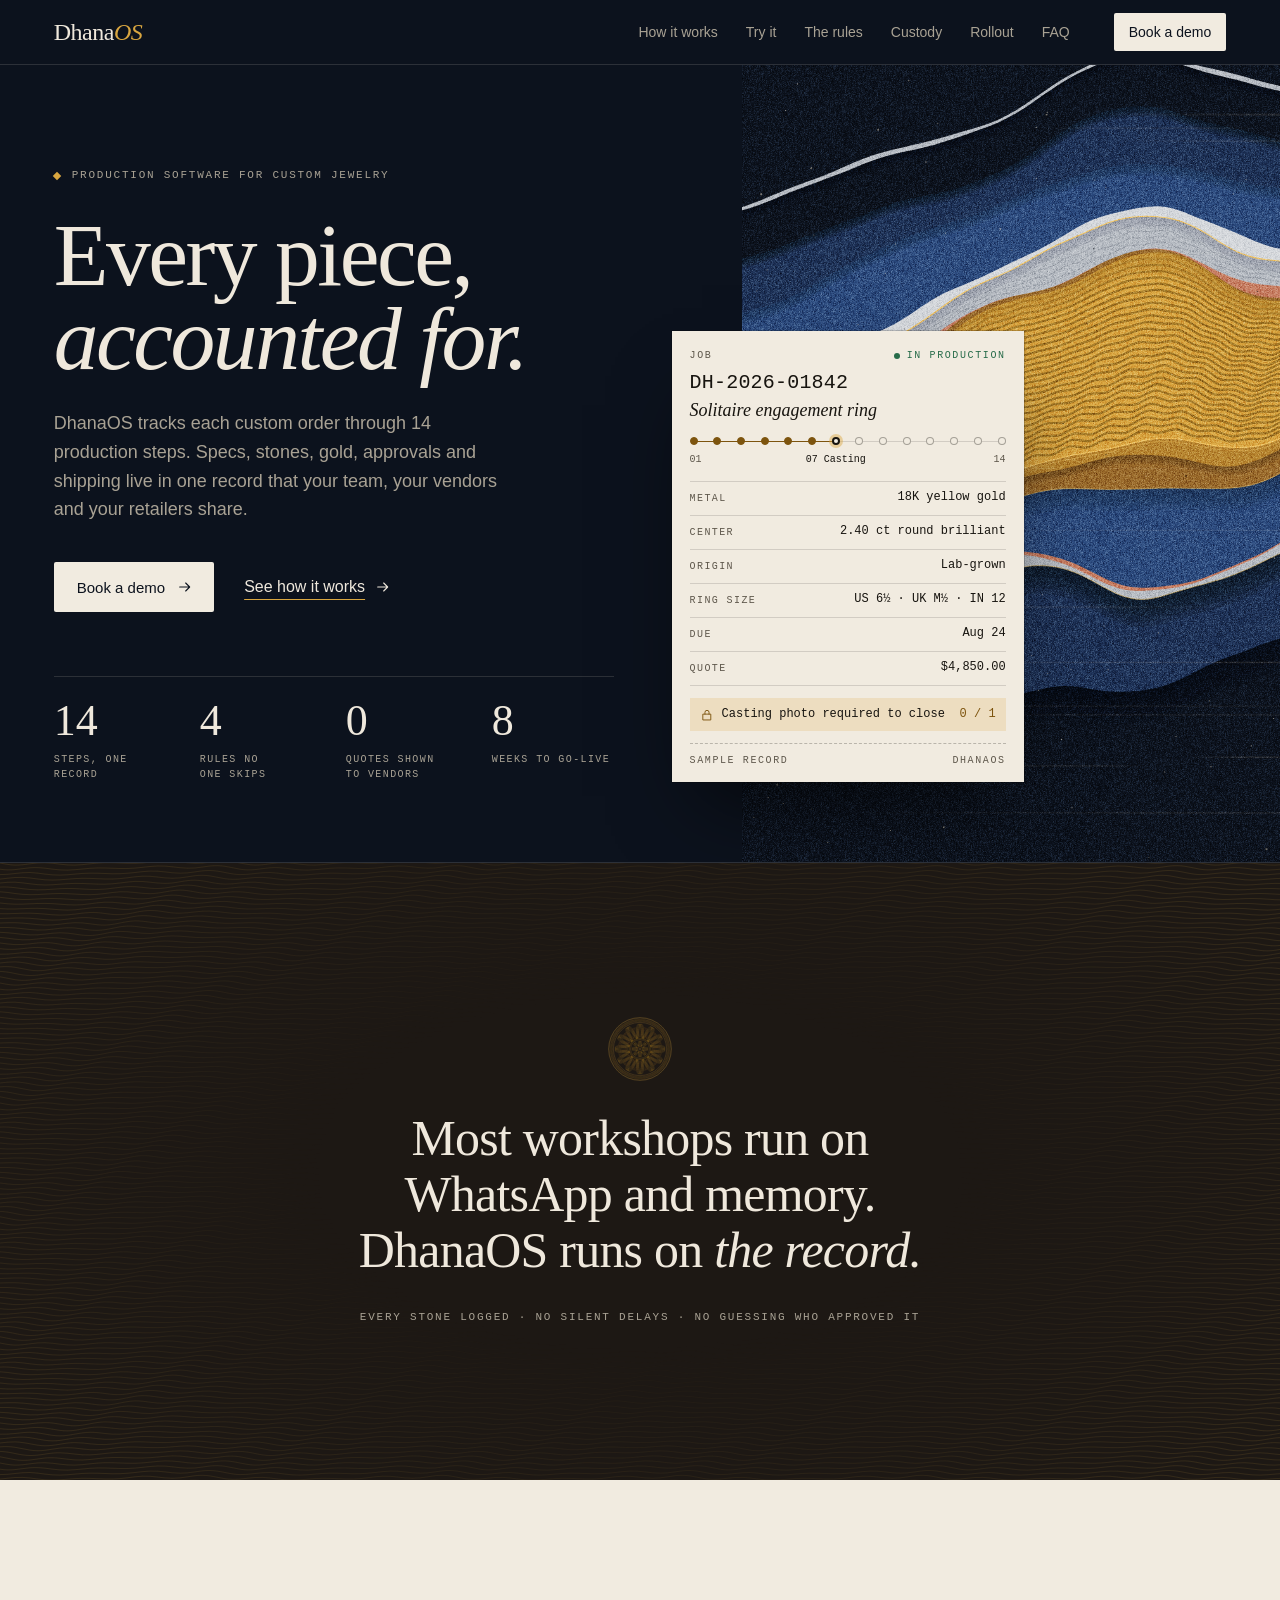
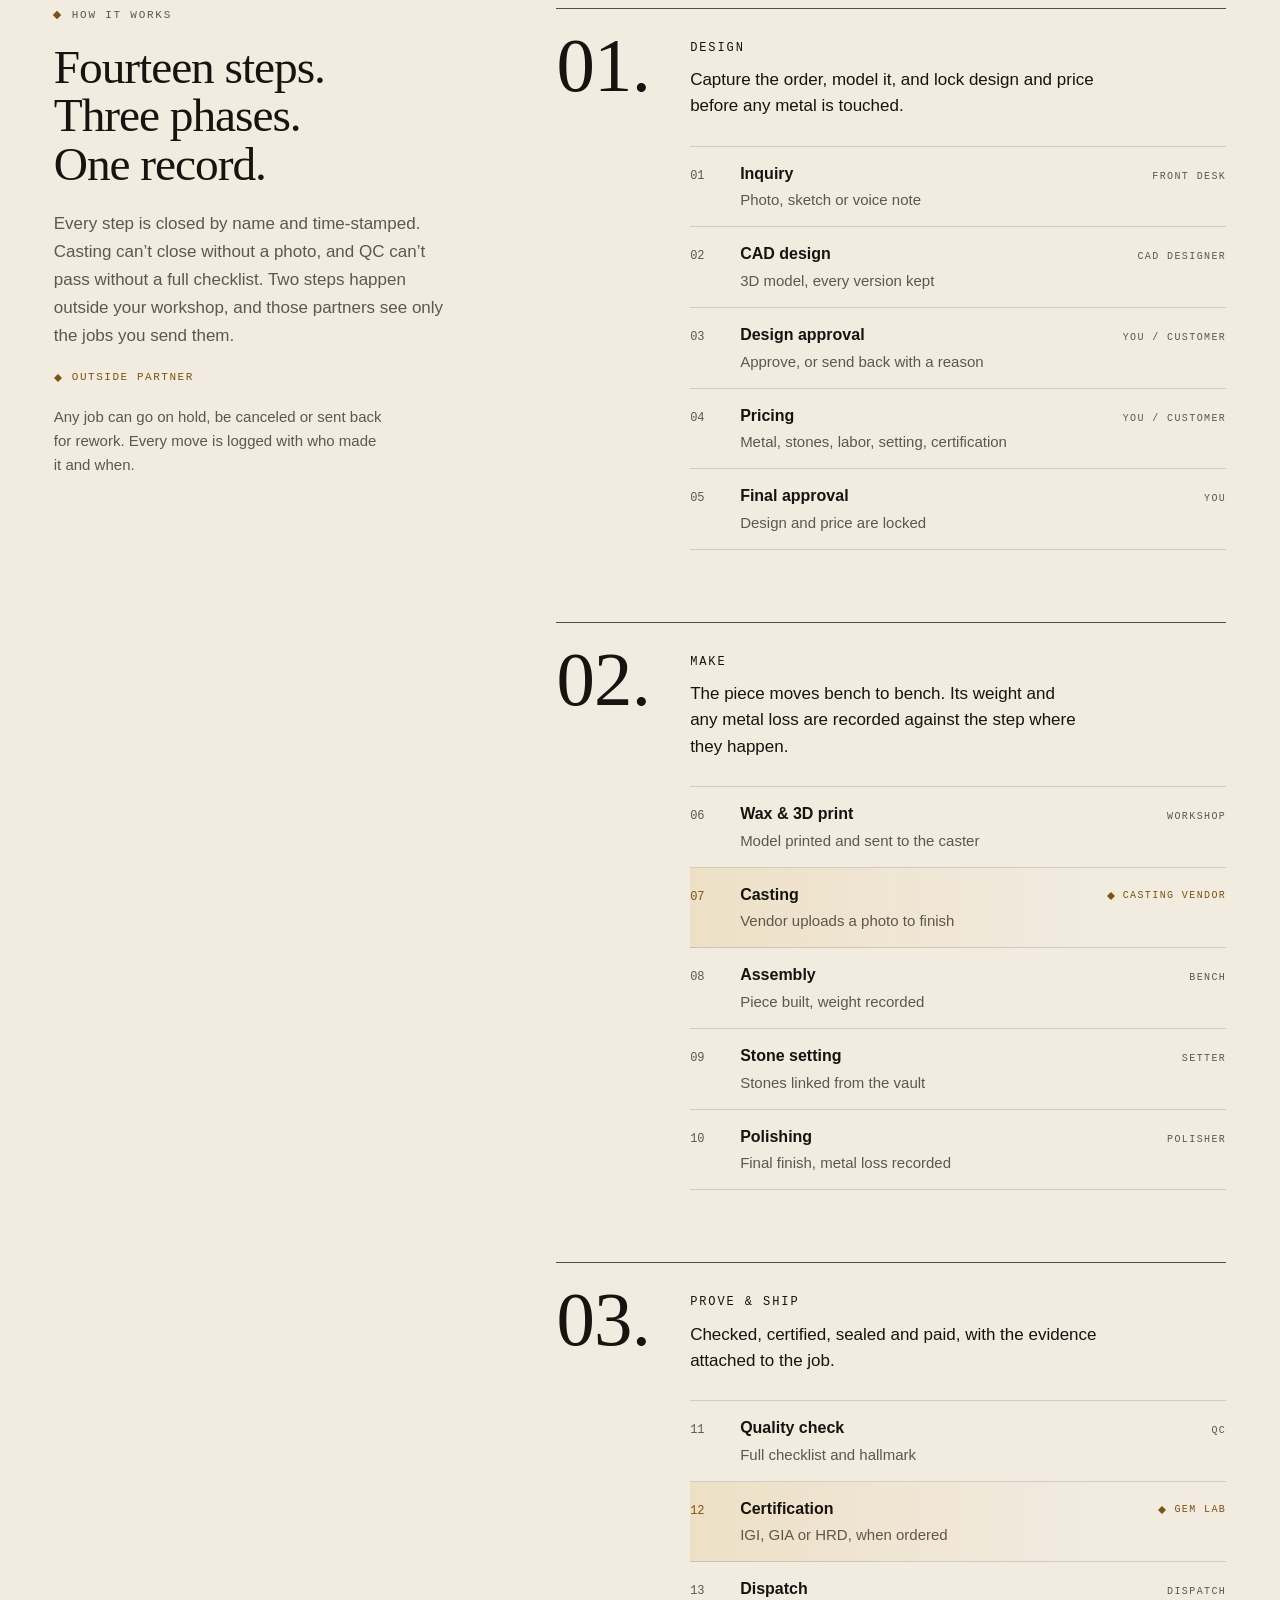
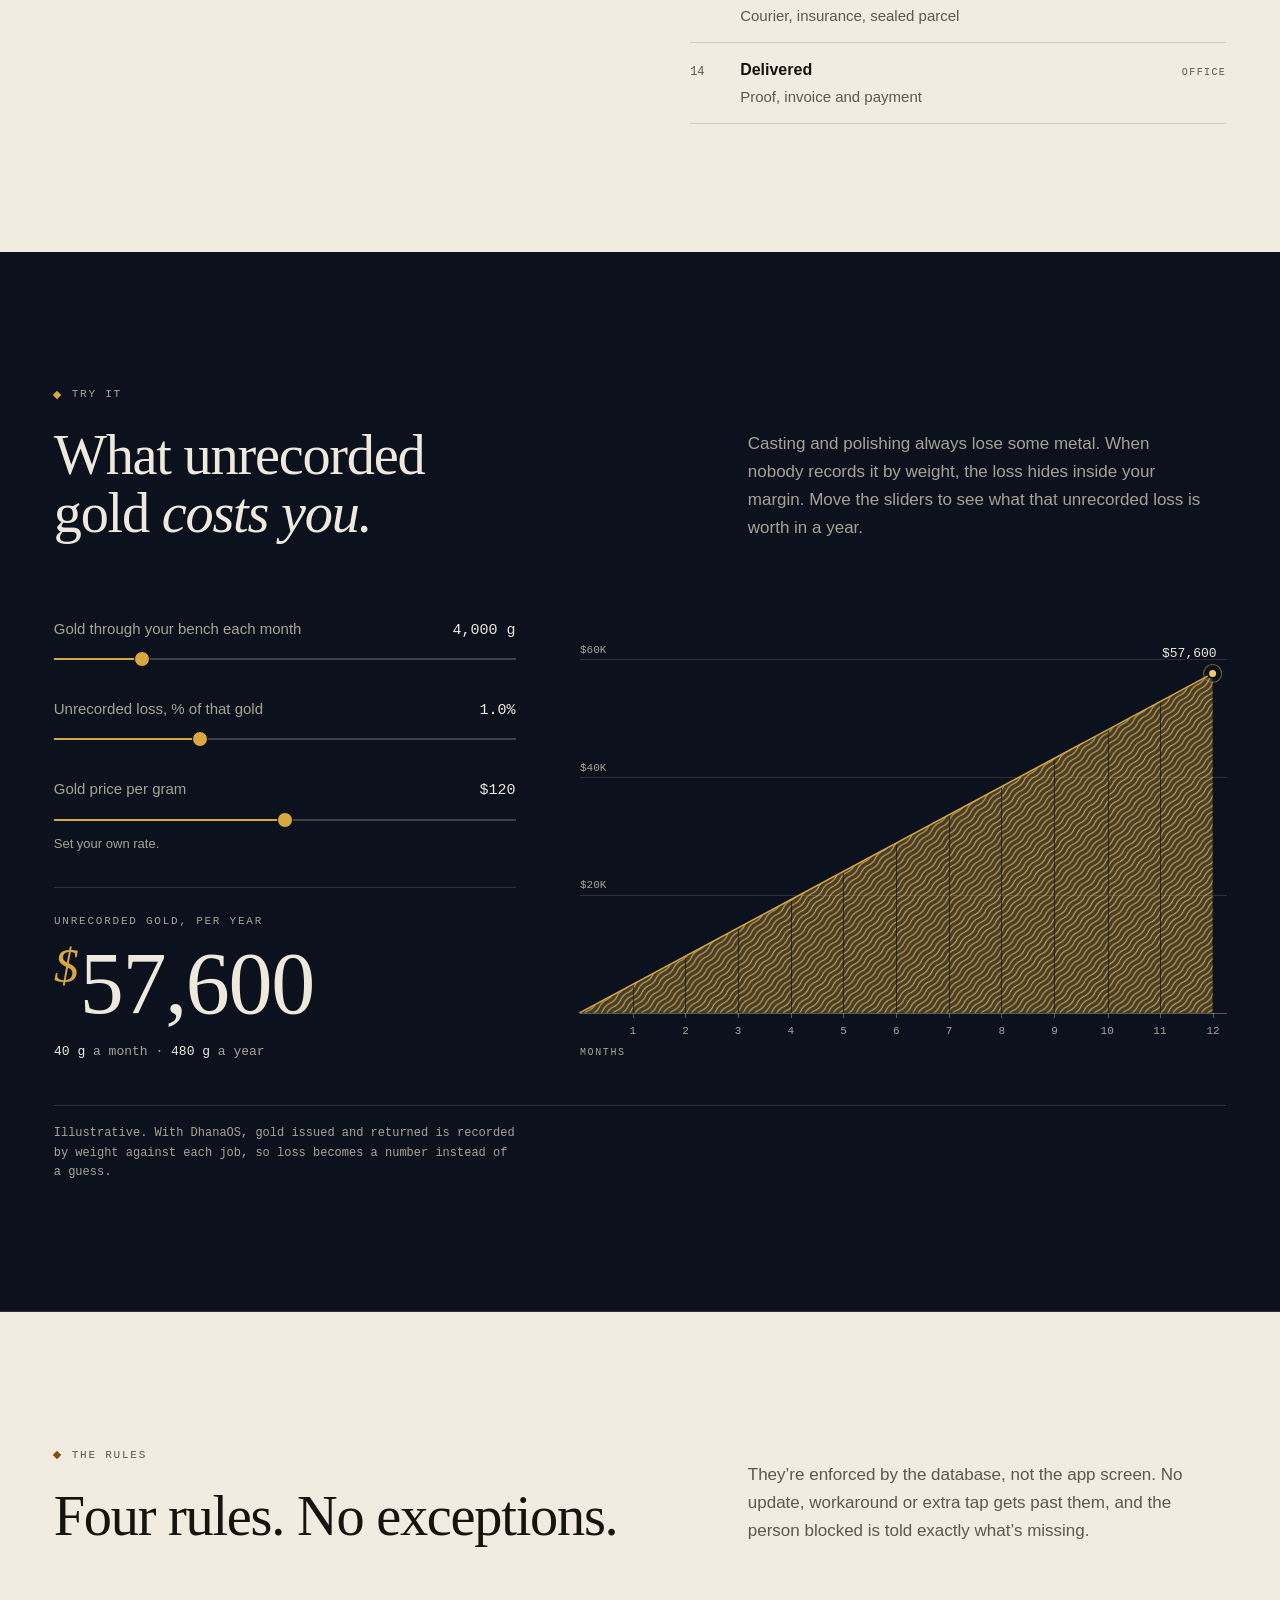
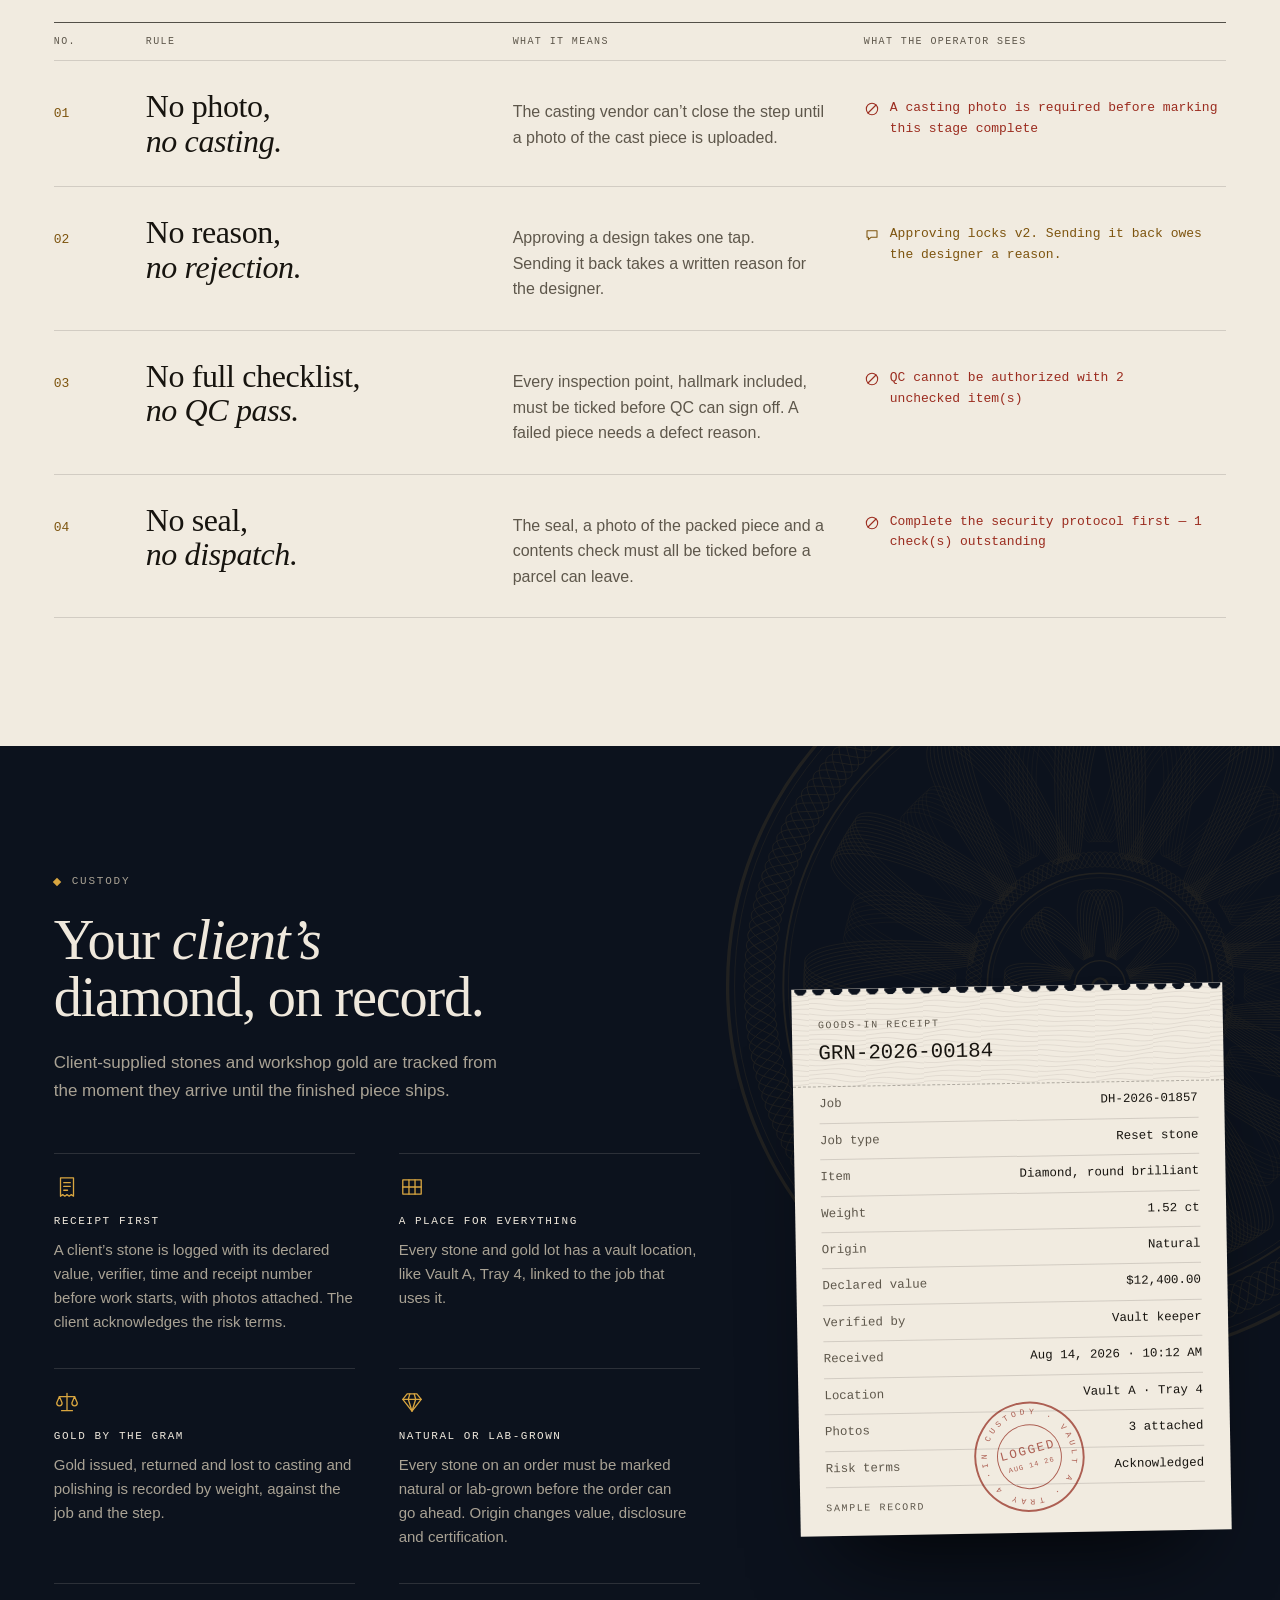
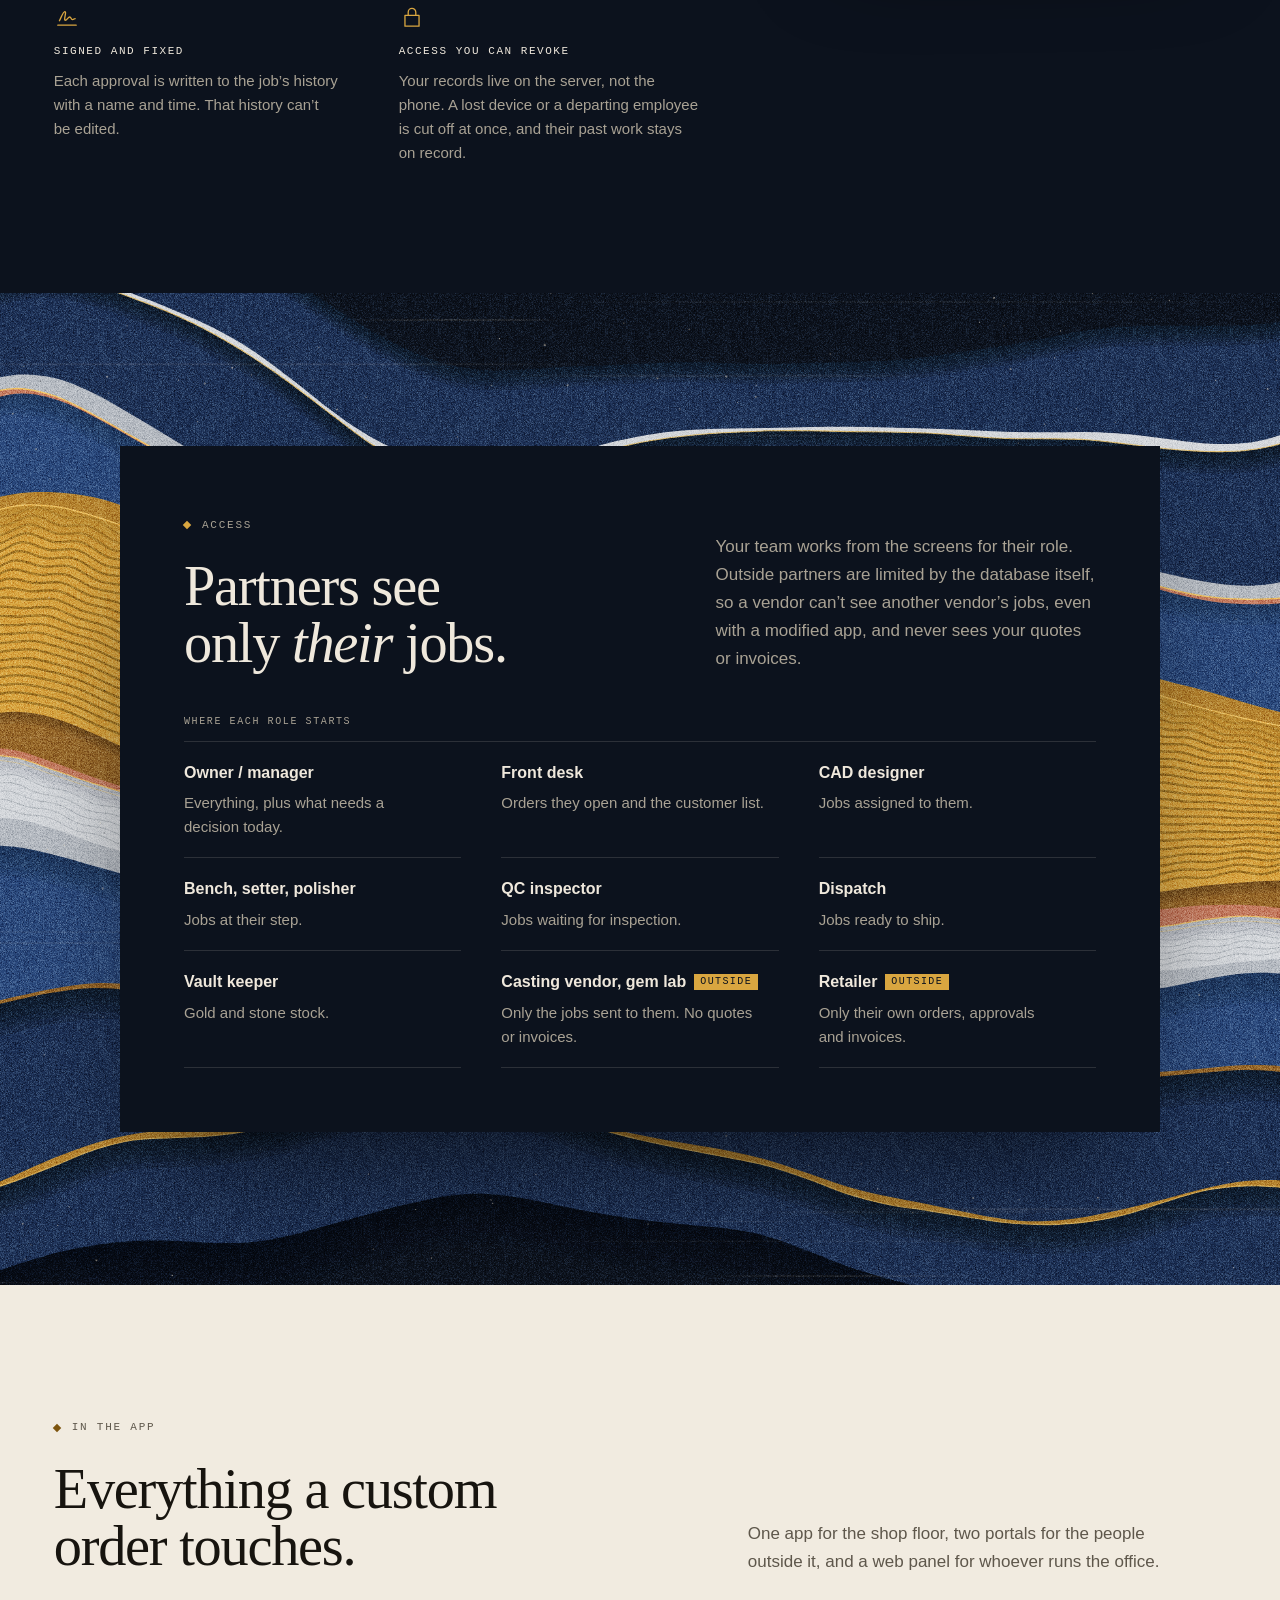
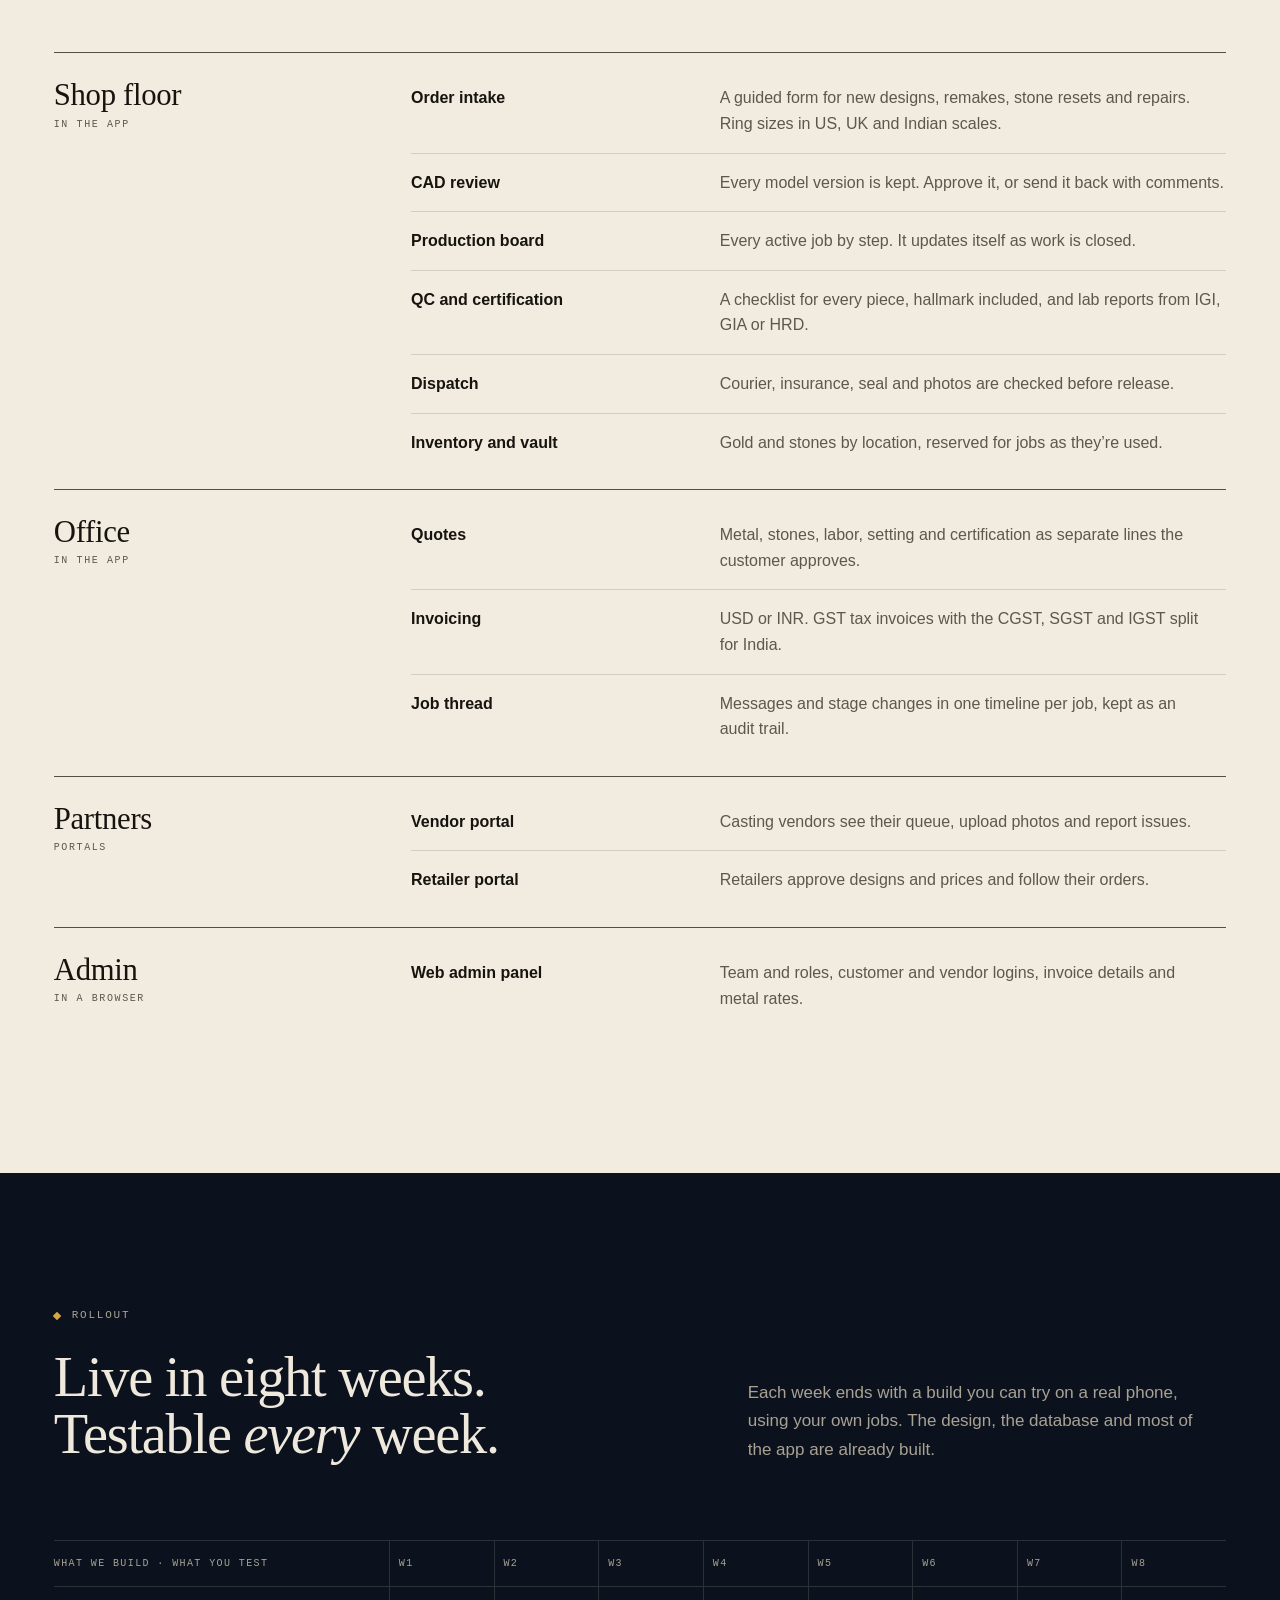
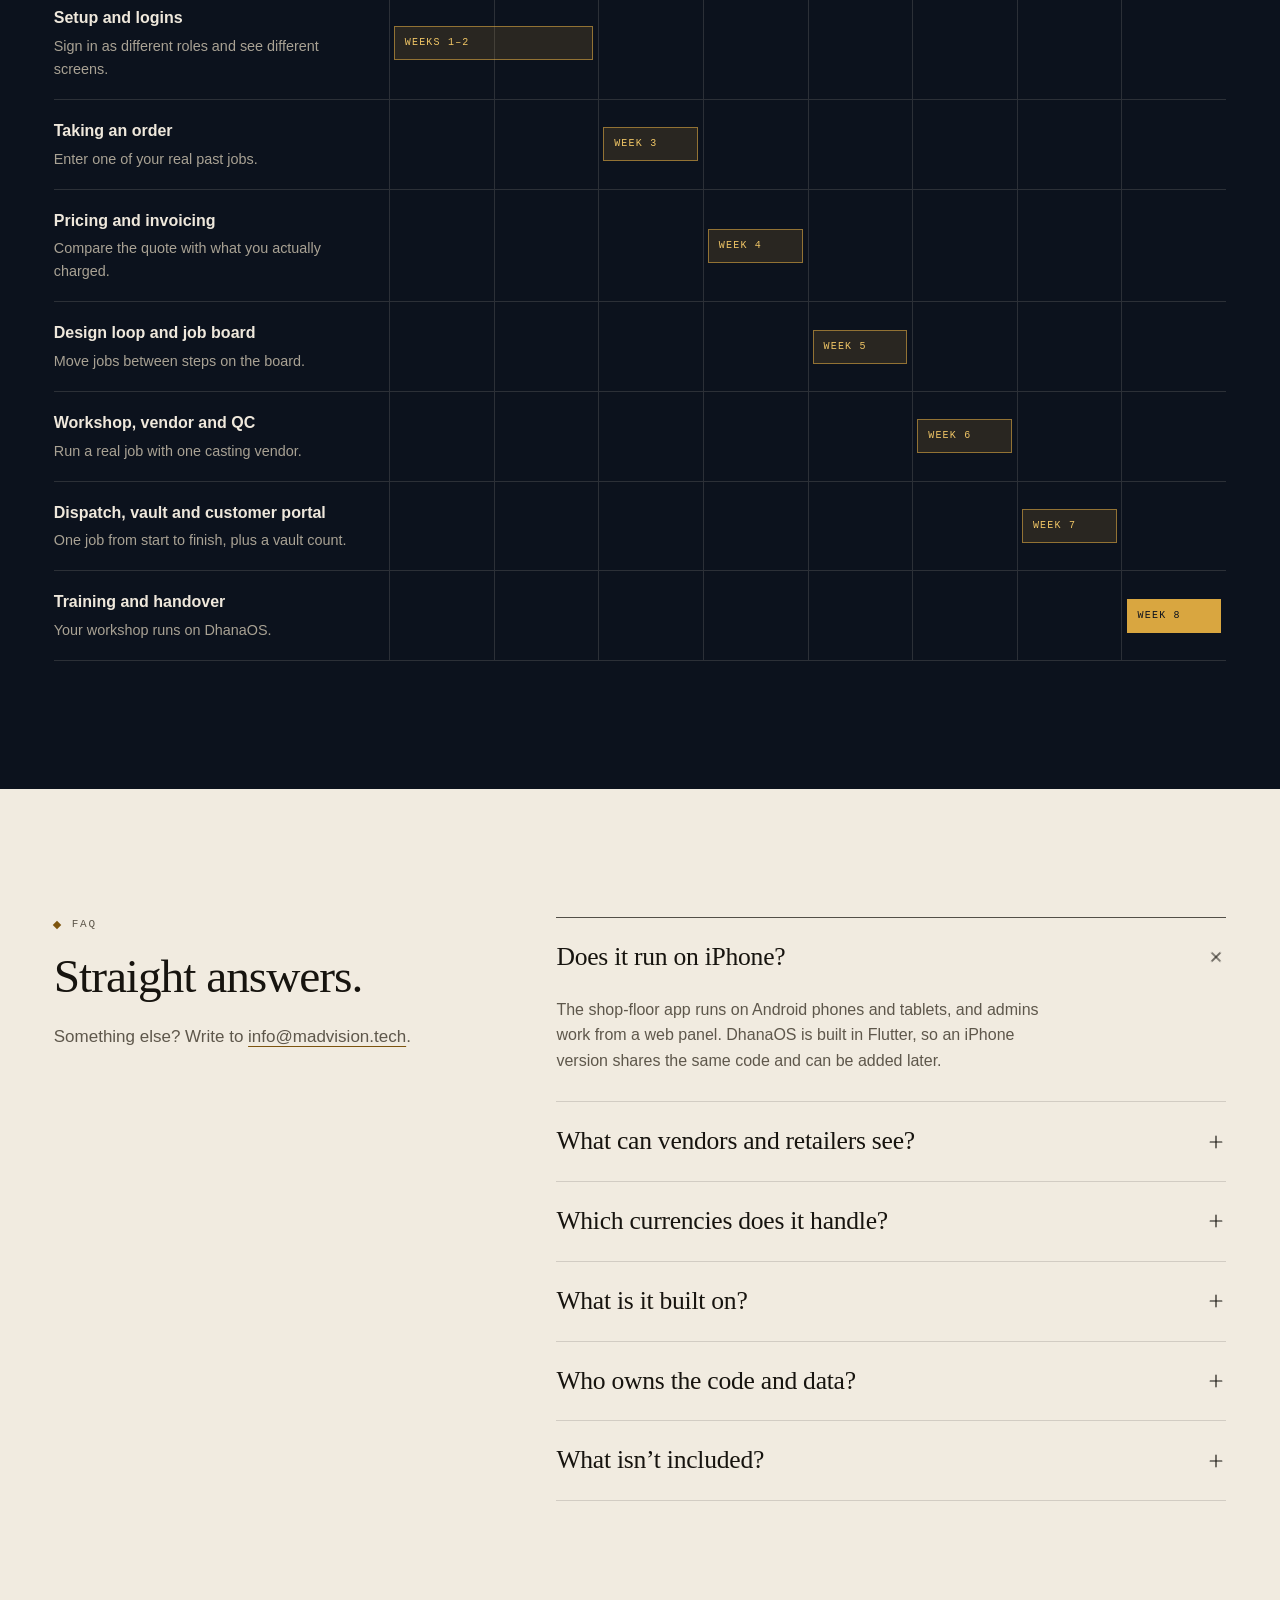
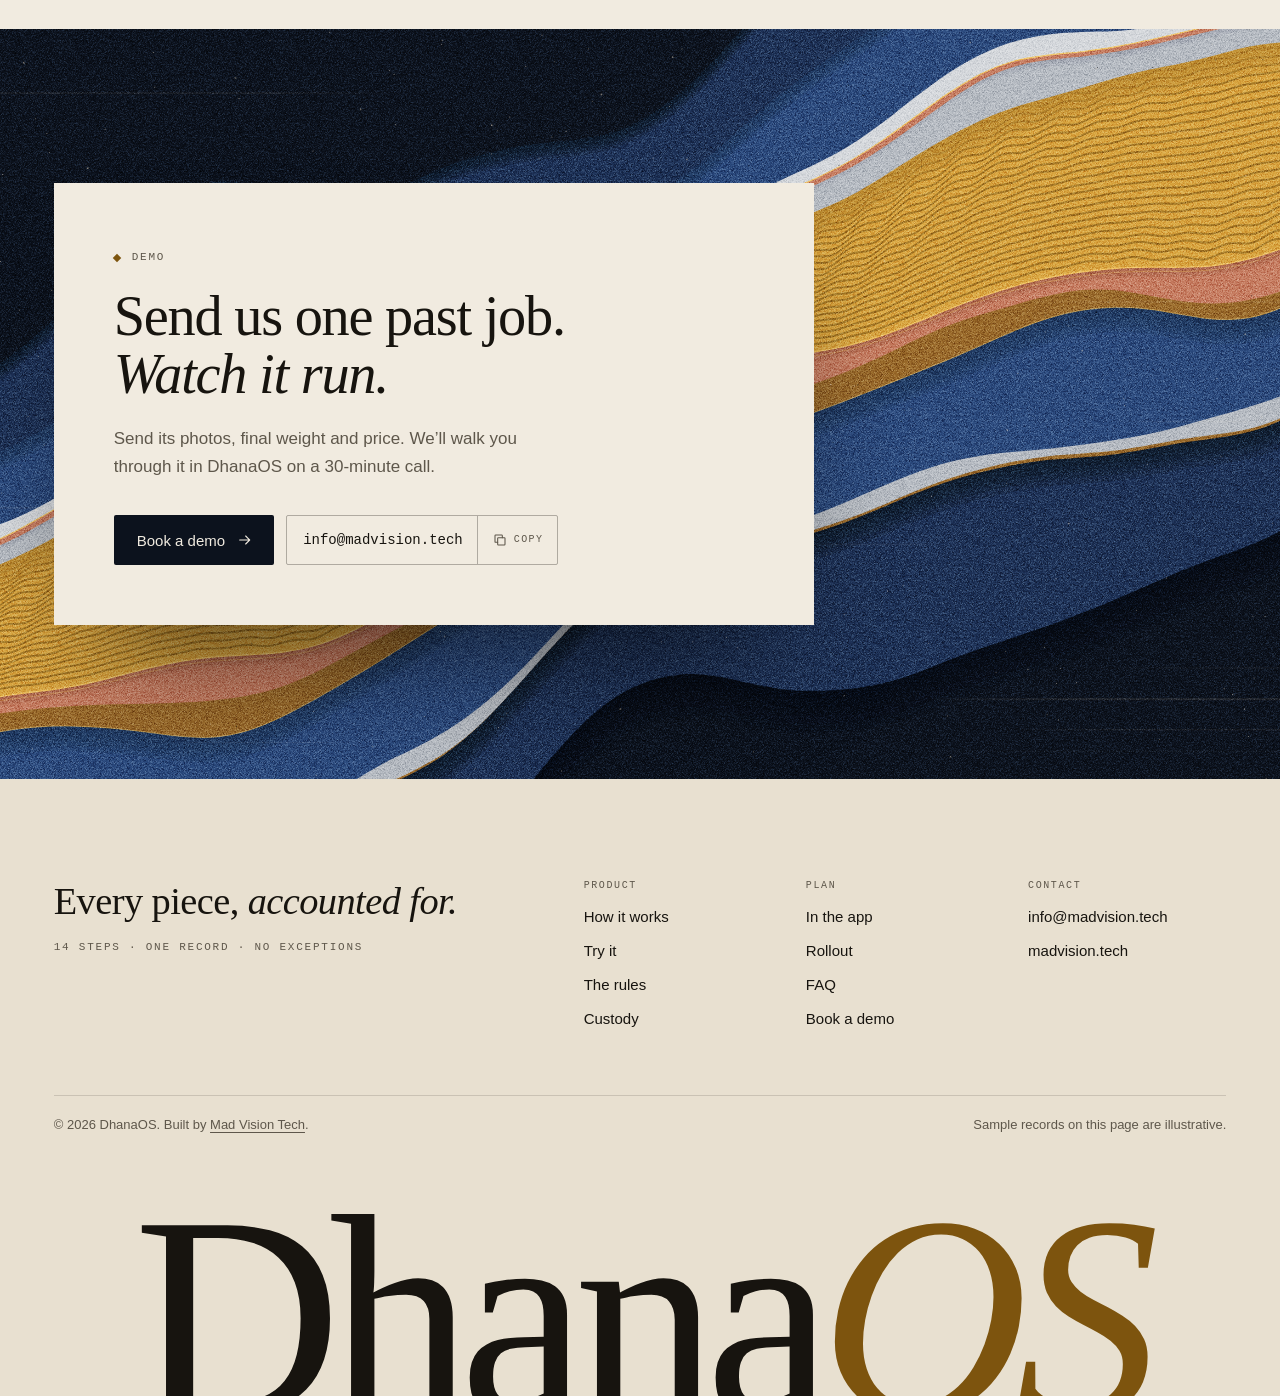
==== commit 1e163427: "feat(website): custom editorial redesign Replaces the template-looking first version with a print-cr" ====
--- a/website/index.html
+++ b/website/index.html
@@ -5,27 +5,28 @@
   <meta name="viewport" content="width=device-width, initial-scale=1, viewport-fit=cover" />
   <title>DhanaOS — Production software for custom jewelry</title>
   <meta name="description" content="DhanaOS tracks every custom jewelry order through 14 production steps. Specs, stones, gold, approvals, vendors and shipping in one record your whole team shares." />
-  <meta name="theme-color" content="#041329" />
+  <meta name="theme-color" content="#0c121d" />
   <link rel="icon" type="image/svg+xml" href="assets/favicon.svg" />
   <link rel="apple-touch-icon" sizes="180x180" href="assets/apple-touch-icon.png" />
   <link rel="canonical" href="https://dhanaos.vercel.app/" />
 
   <meta property="og:type" content="website" />
   <meta property="og:site_name" content="DhanaOS" />
-  <meta property="og:title" content="DhanaOS — Production software for custom jewelry" />
-  <meta property="og:description" content="Every custom piece, tracked from sketch to delivery. 14 steps, one record, four rules no one can skip." />
+  <meta property="og:title" content="DhanaOS — Every piece, accounted for." />
+  <meta property="og:description" content="Production software for custom jewelry. 14 steps, one record, four rules no one can skip." />
   <meta property="og:url" content="https://dhanaos.vercel.app/" />
-  <meta property="og:image" content="https://dhanaos.vercel.app/assets/og-image.png" />
+  <meta property="og:image" content="https://dhanaos.vercel.app/assets/og-image.jpg" />
   <meta property="og:image:width" content="1200" />
   <meta property="og:image:height" content="630" />
   <meta property="og:locale" content="en_US" />
   <meta name="twitter:card" content="summary_large_image" />
-  <meta name="twitter:image" content="https://dhanaos.vercel.app/assets/og-image.png" />
-
-  <link rel="preconnect" href="https://fonts.googleapis.com" />
-  <link rel="preconnect" href="https://fonts.gstatic.com" crossorigin />
-  <link rel="stylesheet" href="https://fonts.googleapis.com/css2?family=Hanken+Grotesk:wght@500;600;700&family=Inter:wght@400;500;600&family=JetBrains+Mono:wght@400;500;600&display=swap" />
+  <meta name="twitter:image" content="https://dhanaos.vercel.app/assets/og-image.jpg" />
+
+  <link rel="preload" href="assets/fonts/bodoni-moda.woff2" as="font" type="font/woff2" crossorigin />
+  <link rel="preload" href="assets/fonts/bodoni-moda-italic.woff2" as="font" type="font/woff2" crossorigin />
+  <link rel="preload" href="assets/fonts/hanken-grotesk.woff2" as="font" type="font/woff2" crossorigin />
   <link rel="stylesheet" href="assets/css/style.css" />
+  <link rel="stylesheet" href="assets/css/sim.css" />
 
   <script type="application/ld+json">
   {
@@ -33,8 +34,8 @@
     "@type": "SoftwareApplication",
     "name": "DhanaOS",
     "applicationCategory": "BusinessApplication",
-    "operatingSystem": "Android",
-    "description": "Production software for bespoke jewelry workshops. Tracks every custom order through 14 steps, from first sketch to insured delivery.",
+    "operatingSystem": "Android, Web",
+    "description": "Production software for custom jewelry workshops. Tracks every custom order through 14 steps, from first sketch to insured delivery.",
     "url": "https://dhanaos.vercel.app/",
     "publisher": {
       "@type": "Organization",
@@ -46,250 +47,241 @@
   </script>
 </head>
 <body>
-  <svg width="0" height="0" class="sprite" aria-hidden="true" focusable="false">
-    <symbol id="i-x" viewBox="0 0 24 24"><path d="M7 7l10 10M17 7L7 17" /></symbol>
-    <symbol id="i-check" viewBox="0 0 24 24"><path d="M5 12.5l4.5 4.5L19 7.5" /></symbol>
-    <symbol id="i-lock" viewBox="0 0 24 24"><rect x="5" y="10.5" width="14" height="10" rx="2" /><path d="M8.5 10.5V7.5a3.5 3.5 0 0 1 7 0v3" /></symbol>
+  <svg class="sprite" width="0" height="0" aria-hidden="true" focusable="false">
+    <symbol id="i-arrow" viewBox="0 0 24 24"><path d="M4 12h15M13 6l6 6-6 6" /></symbol>
+    <symbol id="i-plus" viewBox="0 0 24 24"><path d="M12 5v14M5 12h14" /></symbol>
     <symbol id="i-block" viewBox="0 0 24 24"><circle cx="12" cy="12" r="8.5" /><path d="M6 18L18 6" /></symbol>
-    <symbol id="i-chat" viewBox="0 0 24 24"><path d="M5 5.5h14v10H10l-4 3.5v-3.5H5z" /></symbol>
-    <symbol id="i-copy" viewBox="0 0 24 24"><rect x="8.5" y="8.5" width="11" height="11" rx="2" /><path d="M15.5 8.5V6a1.5 1.5 0 0 0-1.5-1.5H6A1.5 1.5 0 0 0 4.5 6v8A1.5 1.5 0 0 0 6 15.5h2.5" /></symbol>
-    <symbol id="i-mail" viewBox="0 0 24 24"><rect x="3.5" y="5.5" width="17" height="13" rx="2" /><path d="M4 7l8 6 8-6" /></symbol>
-    <symbol id="i-gem" viewBox="0 0 32 32"><path d="M10.5 8.5h11l5 6L16 25.5 5.5 14.5z" /><path d="M5.5 14.5h21M13 8.5l-1.8 6L16 25.5l4.8-11-1.8-6" /></symbol>
+    <symbol id="i-chat" viewBox="0 0 24 24"><path d="M4.5 5.5h15v10h-9l-4 3.5v-3.5h-2z" /></symbol>
+    <symbol id="i-copy" viewBox="0 0 24 24"><rect x="8.5" y="8.5" width="11" height="11" rx="1" /><path d="M15.5 8.5V5.5a1 1 0 0 0-1-1h-9a1 1 0 0 0-1 1v9a1 1 0 0 0 1 1h3" /></symbol>
+    <symbol id="i-receipt" viewBox="0 0 24 24"><path d="M6 3.5h12v17l-2-1.5-2 1.5-2-1.5-2 1.5-2-1.5-2 1.5z" /><path d="M9 8h6M9 11.5h6M9 15h3.5" /></symbol>
+    <symbol id="i-tray" viewBox="0 0 24 24"><rect x="3.5" y="5.5" width="17" height="13" /><path d="M3.5 12h17M9.2 5.5v13M14.8 5.5v13" /></symbol>
+    <symbol id="i-scale" viewBox="0 0 24 24"><path d="M12 4v16M7 20h10M5 7h14" /><path d="M5 7l-2.5 6a2.5 2.5 0 0 0 5 0zM19 7l-2.5 6a2.5 2.5 0 0 0 5 0z" /></symbol>
+    <symbol id="i-gem" viewBox="0 0 24 24"><path d="M7.5 4.5h9l4 5L12 20.5 3.5 9.5z" /><path d="M3.5 9.5h17M10 4.5 8.6 9.5 12 20.5l3.4-11-1.4-5" /></symbol>
+    <symbol id="i-sign" viewBox="0 0 24 24"><path d="M3.5 19.5h17" /><path d="M5 15.5c2-4 3.5-8.5 5-8.5 2 0-1.5 8 .5 8 1.5 0 2.5-3 4-3s1 2.5 2.5 2.5 1.5-1 2.5-1" /></symbol>
+    <symbol id="i-lock" viewBox="0 0 24 24"><rect x="5.5" y="10.5" width="13" height="10" /><path d="M8.5 10.5V7.5a3.5 3.5 0 0 1 7 0v3" /></symbol>
+    <symbol id="i-diamond" viewBox="0 0 10 10"><path d="M5 0 10 5 5 10 0 5z" /></symbol>
   </svg>
 
   <a class="skip" href="#main">Skip to content</a>
 
-  <header class="site-header">
-    <div class="wrap header-row">
-      <a class="brand" href="#top" aria-label="DhanaOS, back to top">
-        <span class="brand-mark" aria-hidden="true"><svg viewBox="0 0 32 32"><use href="#i-gem" /></svg></span>
-        <span>DhanaOS</span>
-      </a>
-      <nav class="nav" aria-label="Sections">
-        <a href="#workflow">Workflow</a>
-        <a href="#controls">Controls</a>
+  <header class="nav">
+    <div class="wrap nav-row">
+      <a class="wordmark" href="#top" aria-label="DhanaOS, back to top">Dhana<em>OS</em></a>
+      <nav class="nav-links" aria-label="Sections">
+        <a href="#how">How it works</a>
+        <a href="#try">Try it</a>
+        <a href="#rules">The rules</a>
         <a href="#custody">Custody</a>
-        <a href="#access">Access</a>
         <a href="#rollout">Rollout</a>
         <a href="#faq">FAQ</a>
       </nav>
-      <a class="btn btn-gold btn-sm" href="#contact">Book a demo</a>
+      <a class="btn btn-bone btn-sm" href="#contact">Book a demo</a>
     </div>
   </header>
 
   <main id="main">
 
-    <!-- Hero -->
+    <!-- ============================================================ hero -->
     <section class="hero" id="top">
       <div class="wrap hero-grid">
         <div class="hero-copy">
           <p class="eyebrow">Production software for custom jewelry</p>
-          <h1>Every custom piece, tracked from sketch to delivery.</h1>
-          <p class="lead">DhanaOS moves each order through 14 production steps. Specs, stones, gold, approvals and shipping live in one job record that your team, your vendors and your retail customers share.</p>
+          <h1 class="display-xl">Every piece, <em>accounted for.</em></h1>
+          <p class="lead">DhanaOS tracks each custom order through 14 production steps. Specs, stones, gold, approvals and shipping live in one record that your team, your vendors and your retailers share.</p>
           <div class="cta-row">
-            <a class="btn btn-gold" href="#contact">Book a demo</a>
-            <a class="btn btn-ghost" href="#workflow">See how a job moves</a>
-          </div>
-          <dl class="hero-facts">
-            <div><dt>production steps in one record</dt><dd>14</dd></div>
-            <div><dt>rules no one can skip</dt><dd>4</dd></div>
-            <div><dt>of your prices shown to vendors</dt><dd>0</dd></div>
-            <div><dt>weeks from kickoff to go-live</dt><dd>8</dd></div>
+            <a class="btn btn-bone" href="#contact">Book a demo <svg class="ic" aria-hidden="true"><use href="#i-arrow" /></svg></a>
+            <a class="link-arrow" href="#how">See how it works <svg class="ic" aria-hidden="true"><use href="#i-arrow" /></svg></a>
+          </div>
+          <dl class="stats">
+            <div><dt>Steps, one record</dt><dd>14</dd></div>
+            <div><dt>Rules no one skips</dt><dd>4</dd></div>
+            <div><dt>Quotes shown to vendors</dt><dd>0</dd></div>
+            <div><dt>Weeks to go&#8209;live</dt><dd>8</dd></div>
           </dl>
         </div>
 
-        <figure class="ticket" aria-label="Sample job record as it appears in DhanaOS">
-          <div class="ticket-head">
-            <div>
-              <span class="t-label">Job</span>
-              <span class="ticket-code">DH-2026-01842</span>
-            </div>
-            <span class="pill pill-live"><span class="dot" aria-hidden="true"></span>In production</span>
-          </div>
-
-          <div class="ticket-id">
-            <p class="ticket-title">Solitaire engagement ring</p>
-            <p class="ticket-meta">Retail customer · Due Aug 24 · $4,850.00</p>
-          </div>
-
-          <div class="rail" role="img" aria-label="Stage 7 of 14: Casting. Steps 1 to 6 complete.">
-            <div class="rail-top"><span>Stage 07 / 14</span><span class="rail-now">Casting</span></div>
-            <ol class="rail-nodes" aria-hidden="true">
-              <li class="done" style="--i:1"></li>
-              <li class="done" style="--i:2"></li>
-              <li class="done" style="--i:3"></li>
-              <li class="done" style="--i:4"></li>
-              <li class="done" style="--i:5"></li>
-              <li class="done" style="--i:6"></li>
+        <div class="hero-art" aria-hidden="true">
+          <img src="assets/art/hero.svg" alt="" width="1000" height="1250" fetchpriority="high" />
+        </div>
+
+        <figure class="ticket" aria-label="Sample job record">
+          <div class="ticket-top">
+            <span class="ticket-key">Job</span>
+            <span class="ticket-status"><span class="pulse" aria-hidden="true"></span>In production</span>
+          </div>
+          <p class="ticket-code">DH-2026-01842</p>
+          <p class="ticket-title">Solitaire engagement ring</p>
+
+          <div class="ticket-rail" role="img" aria-label="Step 7 of 14: Casting. Steps 1 to 6 are complete.">
+            <ol aria-hidden="true">
+              <li class="done"></li><li class="done"></li><li class="done"></li><li class="done"></li><li class="done"></li><li class="done"></li>
               <li class="now"></li>
               <li></li><li></li><li></li><li></li><li></li><li></li><li></li>
             </ol>
-            <div class="rail-ends" aria-hidden="true"><span>01 Inquiry</span><span>14 Delivered</span></div>
-          </div>
-
-          <dl class="spec">
+            <div class="rail-labels" aria-hidden="true"><span>01</span><span class="rail-now">07 Casting</span><span>14</span></div>
+          </div>
+
+          <dl class="ticket-rows">
             <div><dt>Metal</dt><dd>18K yellow gold</dd></div>
-            <div><dt>Center stone</dt><dd>2.40 ct round brilliant</dd></div>
-            <div><dt>Origin</dt><dd><span class="tag">Lab-grown</span></dd></div>
-            <div><dt>Setting</dt><dd>6-prong crown</dd></div>
+            <div><dt>Center</dt><dd>2.40 ct round brilliant</dd></div>
+            <div><dt>Origin</dt><dd>Lab-grown</dd></div>
             <div><dt>Ring size</dt><dd>US 6½ · UK M½ · IN 12</dd></div>
+            <div><dt>Due</dt><dd>Aug 24</dd></div>
+            <div><dt>Quote</dt><dd>$4,850.00</dd></div>
           </dl>
 
-          <div class="gate">
-            <svg class="ic" aria-hidden="true"><use href="#i-lock" /></svg>
-            <p><strong>Casting photo required</strong><span>The vendor can't close this step until a photo is uploaded.</span></p>
-            <span class="gate-count">0 / 1</span>
-          </div>
-
-          <ol class="thread" aria-label="Job thread">
-            <li><time>10:42</time><span>CAD v2 approved by customer</span></li>
-            <li><time>11:15</time><span>Casting vendor: "Wax received. Starting the cast."</span></li>
-            <li><time>11:16</time><span class="sys">Stage changed to Casting · system</span></li>
-          </ol>
-
-          <figcaption class="ticket-foot">Sample record</figcaption>
+          <p class="ticket-gate"><svg class="ic" aria-hidden="true"><use href="#i-lock" /></svg><span>Casting photo required to close</span><span class="gate-n">0 / 1</span></p>
+          <figcaption class="ticket-foot"><span>Sample record</span><span>DhanaOS</span></figcaption>
         </figure>
       </div>
     </section>
 
-    <!-- Problem -->
-    <section class="section" id="why" aria-labelledby="why-title">
+    <!-- ======================================================= statement -->
+    <section class="statement" aria-label="Why DhanaOS">
+      <div class="wrap statement-inner">
+        <img class="ornament" src="assets/art/rosette.svg" alt="" width="72" height="72" aria-hidden="true" loading="lazy" decoding="async" />
+        <p class="statement-text">Most workshops run on WhatsApp and memory. DhanaOS runs on <em>the record.</em></p>
+        <p class="caption"><span class="nb">Every stone logged</span> <span aria-hidden="true">·</span> <span class="nb">No silent delays</span> <span aria-hidden="true">·</span> <span class="nb">No guessing who approved it</span></p>
+      </div>
+    </section>
+
+    <!-- ============================================================= how -->
+    <section class="section paper how" id="how" aria-labelledby="how-title">
+      <div class="wrap how-grid">
+        <header class="how-head">
+          <p class="eyebrow">How it works</p>
+          <h2 class="display-l" id="how-title"><span class="ln">Fourteen steps.</span> <span class="ln">Three phases.</span> <span class="ln">One record.</span></h2>
+          <p class="body-muted">Every step is closed by name and time-stamped. Casting can’t close without a photo, and QC can’t pass without a full checklist. Two steps happen outside your workshop, and those partners see only the jobs you send them.</p>
+          <p class="legend"><svg class="ic-d" aria-hidden="true"><use href="#i-diamond" /></svg>Outside partner</p>
+          <p class="fine">Any job can go on hold, be canceled or sent back for rework. Every move is logged with who made it and when.</p>
+        </header>
+
+        <ol class="stages">
+          <li class="stage">
+            <p class="stage-no">01.</p>
+            <div class="stage-body">
+              <h3 class="stage-name">Design</h3>
+              <p class="stage-lead">Capture the order, model it, and lock design and price before any metal is touched.</p>
+              <ol class="steps">
+                <li><span class="s-n">01</span><span class="s-text"><strong>Inquiry</strong><span>Photo, sketch or voice note</span></span><span class="s-owner">Front desk</span></li>
+                <li><span class="s-n">02</span><span class="s-text"><strong>CAD design</strong><span>3D model, every version kept</span></span><span class="s-owner">CAD designer</span></li>
+                <li><span class="s-n">03</span><span class="s-text"><strong>Design approval</strong><span>Approve, or send back with a reason</span></span><span class="s-owner">You / customer</span></li>
+                <li><span class="s-n">04</span><span class="s-text"><strong>Pricing</strong><span>Metal, stones, labor, setting, certification</span></span><span class="s-owner">You / customer</span></li>
+                <li><span class="s-n">05</span><span class="s-text"><strong>Final approval</strong><span>Design and price are locked</span></span><span class="s-owner">You</span></li>
+              </ol>
+            </div>
+          </li>
+          <li class="stage">
+            <p class="stage-no">02.</p>
+            <div class="stage-body">
+              <h3 class="stage-name">Make</h3>
+              <p class="stage-lead">The piece moves bench to bench. Its weight and any metal loss are recorded against the step where they happen.</p>
+              <ol class="steps">
+                <li><span class="s-n">06</span><span class="s-text"><strong>Wax &amp; 3D print</strong><span>Model printed and sent to the caster</span></span><span class="s-owner">Workshop</span></li>
+                <li class="is-out"><span class="s-n">07</span><span class="s-text"><strong>Casting</strong><span>Vendor uploads a photo to finish</span></span><span class="s-owner"><svg class="ic-d" aria-hidden="true"><use href="#i-diamond" /></svg><span class="sr-only">Outside partner: </span>Casting vendor</span></li>
+                <li><span class="s-n">08</span><span class="s-text"><strong>Assembly</strong><span>Piece built, weight recorded</span></span><span class="s-owner">Bench</span></li>
+                <li><span class="s-n">09</span><span class="s-text"><strong>Stone setting</strong><span>Stones linked from the vault</span></span><span class="s-owner">Setter</span></li>
+                <li><span class="s-n">10</span><span class="s-text"><strong>Polishing</strong><span>Final finish, metal loss recorded</span></span><span class="s-owner">Polisher</span></li>
+              </ol>
+            </div>
+          </li>
+          <li class="stage">
+            <p class="stage-no">03.</p>
+            <div class="stage-body">
+              <h3 class="stage-name">Prove &amp; ship</h3>
+              <p class="stage-lead">Checked, certified, sealed and paid, with the evidence attached to the job.</p>
+              <ol class="steps">
+                <li><span class="s-n">11</span><span class="s-text"><strong>Quality check</strong><span>Full checklist and hallmark</span></span><span class="s-owner">QC</span></li>
+                <li class="is-out"><span class="s-n">12</span><span class="s-text"><strong>Certification</strong><span>IGI, GIA or HRD, when ordered</span></span><span class="s-owner"><svg class="ic-d" aria-hidden="true"><use href="#i-diamond" /></svg><span class="sr-only">Outside partner: </span>Gem lab</span></li>
+                <li><span class="s-n">13</span><span class="s-text"><strong>Dispatch</strong><span>Courier, insurance, sealed parcel</span></span><span class="s-owner">Dispatch</span></li>
+                <li><span class="s-n">14</span><span class="s-text"><strong>Delivered</strong><span>Proof, invoice and payment</span></span><span class="s-owner">Office</span></li>
+              </ol>
+            </div>
+          </li>
+        </ol>
+      </div>
+    </section>
+
+    <!-- ========================================================= try it -->
+    <section class="section try" id="try" aria-labelledby="try-title">
       <div class="wrap">
         <header class="sec-head">
-          <p class="eyebrow">The problem</p>
-          <h2 id="why-title">Custom orders run on WhatsApp, spreadsheets and paper.</h2>
-          <p class="sec-lead">A single custom piece passes through ten or more pairs of hands. When the record is scattered across chats and paper, specs drift and stones go unaccounted for.</p>
+          <div>
+            <p class="eyebrow">Try it</p>
+            <h2 class="display-l" id="try-title">What unrecorded gold <em>costs you.</em></h2>
+          </div>
+          <p class="body-muted">Casting and polishing always lose some metal. When nobody records it by weight, the loss hides inside your margin. Move the sliders to see what that unrecorded loss is worth in a year.</p>
         </header>
-
-        <div class="compare">
-          <div class="compare-row compare-head" aria-hidden="true">
-            <span>Today</span><span>With DhanaOS</span>
-          </div>
-          <div class="compare-row">
-            <p><svg class="ic" aria-hidden="true"><use href="#i-x" /></svg><span>Order details change between the quote and the bench.</span></p>
-            <p><svg class="ic" aria-hidden="true"><use href="#i-check" /></svg><span>Specs are entered once and every step works from the same record.</span></p>
-          </div>
-          <div class="compare-row">
-            <p><svg class="ic" aria-hidden="true"><use href="#i-x" /></svg><span>A customer's own stone arrives with no proper receipt.</span></p>
-            <p><svg class="ic" aria-hidden="true"><use href="#i-check" /></svg><span>Every stone is logged with value, verifier, photos and a vault location.</span></p>
-          </div>
-          <div class="compare-row">
-            <p><svg class="ic" aria-hidden="true"><use href="#i-x" /></svg><span>You hear about a delay when the customer calls.</span></p>
-            <p><svg class="ic" aria-hidden="true"><use href="#i-check" /></svg><span>You see where every job is and who has it, live.</span></p>
-          </div>
-          <div class="compare-row">
-            <p><svg class="ic" aria-hidden="true"><use href="#i-x" /></svg><span>In a dispute, nobody can prove what was agreed.</span></p>
-            <p><svg class="ic" aria-hidden="true"><use href="#i-check" /></svg><span>Each approval is saved with a name and time, and can't be edited later.</span></p>
-          </div>
-        </div>
-      </div>
-    </section>
-
-    <!-- Workflow -->
-    <section class="section section-alt" id="workflow" aria-labelledby="workflow-title">
+        <div class="sim" id="gold-sim"></div>
+      </div>
+    </section>
+
+    <!-- ========================================================== rules -->
+    <section class="section paper rules" id="rules" aria-labelledby="rules-title">
       <div class="wrap">
         <header class="sec-head">
-          <p class="eyebrow">Workflow</p>
-          <h2 id="workflow-title">How a job moves: 14 steps, one owner each.</h2>
-          <p class="sec-lead">Each step is closed by the person who did the work. Two steps happen outside your workshop, and those partners see only the jobs sent to them.</p>
+          <div>
+            <p class="eyebrow">The rules</p>
+            <h2 class="display-l" id="rules-title">Four rules. No exceptions.</h2>
+          </div>
+          <p class="body-muted">They’re enforced by the database, not the app screen. No update, workaround or extra tap gets past them, and the person blocked is told exactly what’s missing.</p>
         </header>
 
-        <ol class="steps">
-          <li class="step"><span class="step-no">01</span><h3>Inquiry</h3><p>Take the order from a photo, sketch or voice note.</p><span class="step-owner">Front desk</span></li>
-          <li class="step"><span class="step-no">02</span><h3>CAD design</h3><p>3D model built. Every version is kept.</p><span class="step-owner">CAD designer</span></li>
-          <li class="step"><span class="step-no">03</span><h3>Design approval</h3><p>Approve, or send back with a reason.</p><span class="step-owner">You / customer</span></li>
-          <li class="step"><span class="step-no">04</span><h3>Pricing</h3><p>Metal, stones, labor, setting and certification.</p><span class="step-owner">You / customer</span></li>
-          <li class="step"><span class="step-no">05</span><h3>Final approval</h3><p>Design and price are locked.</p><span class="step-owner">You</span></li>
-          <li class="step"><span class="step-no">06</span><h3>Wax &amp; 3D print</h3><p>Model printed and sent to the caster.</p><span class="step-owner">Workshop</span></li>
-          <li class="step is-out"><span class="step-no">07</span><h3>Casting</h3><p>Vendor uploads a photo of the casting to finish.</p><span class="step-owner">Casting vendor</span></li>
-          <li class="step"><span class="step-no">08</span><h3>Assembly</h3><p>Piece is built and its weight recorded.</p><span class="step-owner">Bench</span></li>
-          <li class="step"><span class="step-no">09</span><h3>Stone setting</h3><p>Stones from the vault are linked to the job.</p><span class="step-owner">Setter</span></li>
-          <li class="step"><span class="step-no">10</span><h3>Polishing</h3><p>Final finish. Metal loss is recorded.</p><span class="step-owner">Polisher</span></li>
-          <li class="step"><span class="step-no">11</span><h3>Quality check</h3><p>Full checklist and hallmark. Pass or send back.</p><span class="step-owner">QC</span></li>
-          <li class="step is-out"><span class="step-no">12</span><h3>Certification</h3><p>Lab report, when the order calls for one.</p><span class="step-owner">IGI / GIA / HRD</span></li>
-          <li class="step"><span class="step-no">13</span><h3>Dispatch</h3><p>Courier, insurance and a sealed parcel.</p><span class="step-owner">Dispatch</span></li>
-          <li class="step"><span class="step-no">14</span><h3>Delivered</h3><p>Proof of delivery, invoice and payment.</p><span class="step-owner">Accounts</span></li>
-        </ol>
-
-        <div class="steps-note">
-          <p class="legend"><span class="legend-mark" aria-hidden="true"></span>Outside partner</p>
-          <p>Any job can be put on hold, canceled or sent back for rework. Every move is logged with who made it and when.</p>
-        </div>
-      </div>
-    </section>
-
-    <!-- Controls -->
-    <section class="section band" id="controls" aria-labelledby="controls-title">
-      <div class="wrap">
-        <header class="sec-head">
-          <p class="eyebrow">Controls</p>
-          <h2 id="controls-title">Four rules no one can skip.</h2>
-          <p class="sec-lead">They're enforced by the database itself. No screen, app update or extra tap can get around them, and the person blocked is told exactly what's missing.</p>
-        </header>
-
-        <div class="rules">
-          <article class="rule">
-            <h3>No photo, no casting</h3>
-            <p>The casting vendor can't close the step until they upload a photo of the cast piece.</p>
-            <div class="screen">
-              <span class="screen-label">On screen</span>
-              <p class="screen-msg"><svg class="ic" aria-hidden="true"><use href="#i-block" /></svg><span>A casting photo is required before marking this stage complete</span></p>
-            </div>
+        <div class="rule-table">
+          <div class="rule-head" aria-hidden="true"><span>No.</span><span>Rule</span><span>What it means</span><span>What the operator sees</span></div>
+          <article class="rule-row">
+            <span class="r-n">01</span>
+            <h3 class="r-name">No photo, <em>no casting.</em></h3>
+            <p class="r-desc">The casting vendor can’t close the step until a photo of the cast piece is uploaded.</p>
+            <p class="r-msg"><svg class="ic" aria-hidden="true"><use href="#i-block" /></svg><span><span class="sr-only">Operator sees: </span>A casting photo is required before marking this stage complete</span></p>
           </article>
-          <article class="rule">
-            <h3>No reason, no rejection</h3>
-            <p>A design can be approved in one tap. Sending it back requires a written comment for the designer.</p>
-            <div class="screen">
-              <span class="screen-label">On screen</span>
-              <p class="screen-msg is-prompt"><svg class="ic" aria-hidden="true"><use href="#i-chat" /></svg><span>Approving locks v2. Sending it back owes the designer a reason.</span></p>
-            </div>
+          <article class="rule-row">
+            <span class="r-n">02</span>
+            <h3 class="r-name">No reason, <em>no rejection.</em></h3>
+            <p class="r-desc">Approving a design takes one tap. Sending it back takes a written reason for the designer.</p>
+            <p class="r-msg is-prompt"><svg class="ic" aria-hidden="true"><use href="#i-chat" /></svg><span><span class="sr-only">Operator sees: </span>Approving locks v2. Sending it back owes the designer a reason.</span></p>
           </article>
-          <article class="rule">
-            <h3>No full checklist, no QC pass</h3>
-            <p>Every inspection point, hallmark included, must be checked before QC can sign off. A failed piece needs a defect reason.</p>
-            <div class="screen">
-              <span class="screen-label">On screen</span>
-              <p class="screen-msg"><svg class="ic" aria-hidden="true"><use href="#i-block" /></svg><span>QC cannot be authorized with 2 unchecked item(s)</span></p>
-            </div>
+          <article class="rule-row">
+            <span class="r-n">03</span>
+            <h3 class="r-name">No full checklist, <em>no QC pass.</em></h3>
+            <p class="r-desc">Every inspection point, hallmark included, must be ticked before QC can sign off. A failed piece needs a defect reason.</p>
+            <p class="r-msg"><svg class="ic" aria-hidden="true"><use href="#i-block" /></svg><span><span class="sr-only">Operator sees: </span>QC cannot be authorized with 2 unchecked item(s)</span></p>
           </article>
-          <article class="rule">
-            <h3>No seal, no dispatch</h3>
-            <p>Seal, paperwork and parcel photos must be complete before a shipment can leave the building.</p>
-            <div class="screen">
-              <span class="screen-label">On screen</span>
-              <p class="screen-msg"><svg class="ic" aria-hidden="true"><use href="#i-block" /></svg><span>Complete the security protocol first — 1 check(s) outstanding</span></p>
-            </div>
+          <article class="rule-row">
+            <span class="r-n">04</span>
+            <h3 class="r-name">No seal, <em>no dispatch.</em></h3>
+            <p class="r-desc">The seal, a photo of the packed piece and a contents check must all be ticked before a parcel can leave.</p>
+            <p class="r-msg"><svg class="ic" aria-hidden="true"><use href="#i-block" /></svg><span><span class="sr-only">Operator sees: </span>Complete the security protocol first — 1 check(s) outstanding</span></p>
           </article>
         </div>
       </div>
     </section>
 
-    <!-- Custody -->
-    <section class="section" id="custody" aria-labelledby="custody-title">
+    <!-- ======================================================== custody -->
+    <section class="section custody" id="custody" aria-labelledby="custody-title">
+      <img class="watermark" src="assets/art/rosette.svg" alt="" aria-hidden="true" width="760" height="760" loading="lazy" decoding="async" />
       <div class="wrap custody-grid">
-        <div>
-          <header class="sec-head">
-            <p class="eyebrow">Custody</p>
-            <h2 id="custody-title">Your client's diamond, accounted for.</h2>
-            <p class="sec-lead">Customer-supplied stones and workshop gold are tracked from the moment they arrive until the finished piece ships.</p>
-          </header>
-
-          <dl class="points">
-            <div><dt>Receipt before work starts</dt><dd>A customer's stone is logged with its declared value, who verified it, when, a receipt number and photos. The customer acknowledges the risk terms.</dd></div>
-            <div><dt>A place for everything</dt><dd>Every stone and gold lot has a vault location, like Vault A, Tray 4, and is linked to the job that uses it.</dd></div>
-            <div><dt>Gold by the gram</dt><dd>Gold issued, returned and lost in casting and polishing is recorded at each step.</dd></div>
-            <div><dt>Natural or lab-grown, always</dt><dd>Every stone records its origin and the field can't be left blank. Origin changes value, disclosure and certification.</dd></div>
-            <div><dt>Approvals that stay put</dt><dd>Each approval is saved with a name and time. Nobody can edit it afterward.</dd></div>
-            <div><dt>Access you can revoke</dt><dd>Nothing sensitive is stored on the phone. A lost device or a departing employee is cut off at once, and their past work stays on record.</dd></div>
-          </dl>
+        <div class="custody-copy">
+          <p class="eyebrow">Custody</p>
+          <h2 class="display-l" id="custody-title">Your <em>client’s</em> diamond, on record.</h2>
+          <p class="body-muted">Client-supplied stones and workshop gold are tracked from the moment they arrive until the finished piece ships.</p>
+
+          <ul class="facts">
+            <li><svg class="fi" aria-hidden="true"><use href="#i-receipt" /></svg><p class="f-label">Receipt first</p><p>A client’s stone is logged with its declared value, verifier, time and receipt number before work starts, with photos attached. The client acknowledges the risk terms.</p></li>
+            <li><svg class="fi" aria-hidden="true"><use href="#i-tray" /></svg><p class="f-label">A place for everything</p><p>Every stone and gold lot has a vault location, like Vault A, Tray 4, linked to the job that uses it.</p></li>
+            <li><svg class="fi" aria-hidden="true"><use href="#i-scale" /></svg><p class="f-label">Gold by the gram</p><p>Gold issued, returned and lost to casting and polishing is recorded by weight, against the job and the step.</p></li>
+            <li><svg class="fi" aria-hidden="true"><use href="#i-gem" /></svg><p class="f-label">Natural or lab-grown</p><p>Every stone on an order must be marked natural or lab-grown before the order can go ahead. Origin changes value, disclosure and certification.</p></li>
+            <li><svg class="fi" aria-hidden="true"><use href="#i-sign" /></svg><p class="f-label">Signed and fixed</p><p>Each approval is written to the job’s history with a name and time. That history can’t be edited.</p></li>
+            <li><svg class="fi" aria-hidden="true"><use href="#i-lock" /></svg><p class="f-label">Access you can revoke</p><p>Your records live on the server, not the phone. A lost device or a departing employee is cut off at once, and their past work stays on record.</p></li>
+          </ul>
         </div>
 
         <figure class="receipt" aria-label="Sample goods-in receipt for a customer-supplied diamond">
           <div class="receipt-head">
-            <span class="receipt-title">Goods-in receipt</span>
-            <span class="receipt-code">GRN-2026-00184</span>
-          </div>
-          <dl>
+            <p class="receipt-kind">Goods-in receipt</p>
+            <p class="receipt-code">GRN-2026-00184</p>
+          </div>
+          <dl class="receipt-rows">
             <div><dt>Job</dt><dd>DH-2026-01857</dd></div>
             <div><dt>Job type</dt><dd>Reset stone</dd></div>
             <div><dt>Item</dt><dd>Diamond, round brilliant</dd></div>
@@ -300,141 +292,238 @@
             <div><dt>Received</dt><dd>Aug 14, 2026 · 10:12 AM</dd></div>
             <div><dt>Location</dt><dd>Vault A · Tray 4</dd></div>
             <div><dt>Photos</dt><dd>3 attached</dd></div>
-            <div><dt>Risk terms</dt><dd>Acknowledged by customer</dd></div>
+            <div><dt>Risk terms</dt><dd>Acknowledged</dd></div>
           </dl>
-          <div class="receipt-foot">
-            <span class="pill pill-ok"><svg class="ic" aria-hidden="true"><use href="#i-check" /></svg>In custody</span>
-            <figcaption>Sample record</figcaption>
-          </div>
+          <svg class="stamp" viewBox="0 0 120 120" aria-hidden="true">
+            <defs><path id="stamp-ring" d="M60 60m-44 0a44 44 0 1 1 88 0a44 44 0 1 1-88 0" /></defs>
+            <circle cx="60" cy="60" r="56" />
+            <circle cx="60" cy="60" r="33" />
+            <text textLength="272" lengthAdjust="spacing"><textPath href="#stamp-ring" startOffset="0">IN CUSTODY · VAULT A · TRAY 4 · </textPath></text>
+            <text class="stamp-mid" x="60" y="57" text-anchor="middle">LOGGED</text>
+            <text class="stamp-date" x="60" y="71" text-anchor="middle">AUG 14 26</text>
+          </svg>
+          <figcaption class="receipt-foot">Sample record</figcaption>
         </figure>
       </div>
     </section>
 
-    <!-- Access -->
-    <section class="section section-alt" id="access" aria-labelledby="access-title">
+    <!-- ========================================================= access -->
+    <section class="art-band access" id="access" aria-labelledby="access-title">
+      <img class="band-art" src="assets/art/band.svg" alt="" aria-hidden="true" loading="lazy" decoding="async" />
+      <div class="wrap">
+        <div class="access-card">
+          <div class="access-head">
+            <div>
+              <p class="eyebrow">Access</p>
+              <h2 class="display-l" id="access-title">Partners see only <em>their</em> jobs.</h2>
+            </div>
+            <p class="body-muted">Your team works from the screens for their role. Outside partners are limited by the database itself, so a vendor can’t see another vendor’s jobs, even with a modified app, and never sees your quotes or invoices.</p>
+          </div>
+          <p class="roles-cap">Where each role starts</p>
+          <ul class="roles">
+            <li><p class="role-name">Owner / manager</p><p>Everything, plus what needs a decision today.</p></li>
+            <li><p class="role-name">Front desk</p><p>Orders they open and the customer list.</p></li>
+            <li><p class="role-name">CAD designer</p><p>Jobs assigned to them.</p></li>
+            <li><p class="role-name">Bench, setter, polisher</p><p>Jobs at their step.</p></li>
+            <li><p class="role-name">QC inspector</p><p>Jobs waiting for inspection.</p></li>
+            <li><p class="role-name">Dispatch</p><p>Jobs ready to ship.</p></li>
+            <li><p class="role-name">Vault keeper</p><p>Gold and stone stock.</p></li>
+            <li class="is-out"><p class="role-name">Casting vendor, gem lab <span class="tag-out">Outside</span></p><p>Only the jobs sent to them. No quotes or invoices.</p></li>
+            <li class="is-out"><p class="role-name">Retailer <span class="tag-out">Outside</span></p><p>Only their own orders, approvals and invoices.</p></li>
+          </ul>
+        </div>
+      </div>
+    </section>
+
+    <!-- ======================================================== modules -->
+    <section class="section paper modules" id="features" aria-labelledby="features-title">
       <div class="wrap">
         <header class="sec-head">
-          <p class="eyebrow">Access</p>
-          <h2 id="access-title">Everyone sees their own work. Partners never see your prices.</h2>
-          <p class="sec-lead">Access rules live in the database, so a vendor can't see another vendor's jobs, even with a modified app.</p>
+          <div>
+            <p class="eyebrow">In the app</p>
+            <h2 class="display-l" id="features-title">Everything a custom order touches.</h2>
+          </div>
+          <p class="body-muted">One app for the shop floor, two portals for the people outside it, and a web panel for whoever runs the office.</p>
         </header>
 
-        <div class="roles">
-          <div class="role"><h3>Owner / manager</h3><p>Everything, plus what needs a decision today.</p></div>
-          <div class="role"><h3>Front desk</h3><p>Orders they open and the customer list.</p></div>
-          <div class="role"><h3>CAD designer</h3><p>Jobs assigned to them.</p></div>
-          <div class="role"><h3>Bench, setter, polisher</h3><p>Jobs at their step.</p></div>
-          <div class="role"><h3>QC inspector</h3><p>Jobs waiting for inspection.</p></div>
-          <div class="role"><h3>Dispatch</h3><p>Jobs ready to ship.</p></div>
-          <div class="role"><h3>Vault keeper</h3><p>Gold and stone stock.</p></div>
-          <div class="role is-out"><h3>Casting vendor <span class="tag-out">Outside</span></h3><p>Only the jobs sent to them. No prices.</p></div>
-          <div class="role is-out"><h3>Retail customer <span class="tag-out">Outside</span></h3><p>Only their own orders, approvals and invoices.</p></div>
-        </div>
-      </div>
-    </section>
-
-    <!-- Modules -->
-    <section class="section" id="features" aria-labelledby="features-title">
+        <div class="mods">
+          <section class="mod-group" aria-labelledby="mg-floor">
+            <h3 class="mod-group-name" id="mg-floor">Shop floor<span>In the app</span></h3>
+            <ul class="mod-list">
+              <li><p class="mod-name">Order intake</p><p class="mod-desc">A guided form for new designs, remakes, stone resets and repairs. Ring sizes in US, UK and Indian scales.</p></li>
+              <li><p class="mod-name">CAD review</p><p class="mod-desc">Every model version is kept. Approve it, or send it back with comments.</p></li>
+              <li><p class="mod-name">Production board</p><p class="mod-desc">Every active job by step. It updates itself as work is closed.</p></li>
+              <li><p class="mod-name">QC and certification</p><p class="mod-desc">A checklist for every piece, hallmark included, and lab reports from IGI, GIA or HRD.</p></li>
+              <li><p class="mod-name">Dispatch</p><p class="mod-desc">Courier, insurance, seal and photos are checked before release.</p></li>
+              <li><p class="mod-name">Inventory and vault</p><p class="mod-desc">Gold and stones by location, reserved for jobs as they’re used.</p></li>
+            </ul>
+          </section>
+          <section class="mod-group" aria-labelledby="mg-office">
+            <h3 class="mod-group-name" id="mg-office">Office<span>In the app</span></h3>
+            <ul class="mod-list">
+              <li><p class="mod-name">Quotes</p><p class="mod-desc">Metal, stones, labor, setting and certification as separate lines the customer approves.</p></li>
+              <li><p class="mod-name">Invoicing</p><p class="mod-desc">USD or INR. GST tax invoices with the CGST, SGST and IGST split for India.</p></li>
+              <li><p class="mod-name">Job thread</p><p class="mod-desc">Messages and stage changes in one timeline per job, kept as an audit trail.</p></li>
+            </ul>
+          </section>
+          <section class="mod-group" aria-labelledby="mg-partners">
+            <h3 class="mod-group-name" id="mg-partners">Partners<span>Portals</span></h3>
+            <ul class="mod-list">
+              <li><p class="mod-name">Vendor portal</p><p class="mod-desc">Casting vendors see their queue, upload photos and report issues.</p></li>
+              <li><p class="mod-name">Retailer portal</p><p class="mod-desc">Retailers approve designs and prices and follow their orders.</p></li>
+            </ul>
+          </section>
+          <section class="mod-group" aria-labelledby="mg-admin">
+            <h3 class="mod-group-name" id="mg-admin">Admin<span>In a browser</span></h3>
+            <ul class="mod-list">
+              <li><p class="mod-name">Web admin panel</p><p class="mod-desc">Team and roles, customer and vendor logins, invoice details and metal rates.</p></li>
+            </ul>
+          </section>
+        </div>
+      </div>
+    </section>
+
+    <!-- ======================================================== rollout -->
+    <section class="section rollout" id="rollout" aria-labelledby="rollout-title">
       <div class="wrap">
         <header class="sec-head">
-          <p class="eyebrow">In the app</p>
-          <h2 id="features-title">Everything a custom order touches.</h2>
+          <div>
+            <p class="eyebrow">Rollout</p>
+            <h2 class="display-l" id="rollout-title">Live in eight weeks. Testable <em>every</em> week.</h2>
+          </div>
+          <p class="body-muted">Each week ends with a build you can try on a real phone, using your own jobs. The design, the database and most of the app are already built.</p>
         </header>
 
-        <dl class="modules">
-          <div><dt>Order intake</dt><dd>A guided form for new designs, remakes, stone resets and repairs. Ring sizes in US, UK and Indian scales.</dd></div>
-          <div><dt>CAD review</dt><dd>Every model version is kept. Approve it, or send it back with comments.</dd></div>
-          <div><dt>Quotes</dt><dd>Metal, stones, labor, setting and certification as separate lines the customer approves.</dd></div>
-          <div><dt>Production board</dt><dd>Every active job by step. It updates itself as work is closed.</dd></div>
-          <div><dt>Vendor portal</dt><dd>Casting vendors see their queue, upload photos and report issues.</dd></div>
-          <div><dt>Customer portal</dt><dd>Retailers approve designs and prices and follow their orders.</dd></div>
-          <div><dt>QC and certification</dt><dd>A checklist for every piece, hallmark included. Lab submissions to IGI, GIA or HRD with the report attached.</dd></div>
-          <div><dt>Web admin panel</dt><dd>Manage the team and roles, customer and vendor logins, invoice details and metal rates from a browser.</dd></div>
-          <div><dt>Dispatch</dt><dd>Courier, insurance, seal and photos are checked before release.</dd></div>
-          <div><dt>Inventory and vault</dt><dd>Gold and stones by location, reserved for jobs as they're used.</dd></div>
-          <div><dt>Invoicing</dt><dd>USD or INR. GST tax invoices with CGST, SGST and IGST for India.</dd></div>
-          <div><dt>Job thread</dt><dd>Messages and stage changes in one timeline per job, kept as an audit trail.</dd></div>
-        </dl>
-      </div>
-    </section>
-
-    <!-- Rollout -->
-    <section class="section section-alt" id="rollout" aria-labelledby="rollout-title">
+        <div class="gantt" role="table" aria-label="Eight-week rollout plan">
+          <div class="g-row g-head" role="row">
+            <span class="g-label" role="columnheader">What we build · what you test</span>
+            <span class="sr-only" role="columnheader">When</span>
+            <span aria-hidden="true" style="grid-column:2">W1</span><span aria-hidden="true" style="grid-column:3">W2</span><span aria-hidden="true" style="grid-column:4">W3</span><span aria-hidden="true" style="grid-column:5">W4</span><span aria-hidden="true" style="grid-column:6">W5</span><span aria-hidden="true" style="grid-column:7">W6</span><span aria-hidden="true" style="grid-column:8">W7</span><span aria-hidden="true" style="grid-column:9">W8</span>
+          </div>
+          <div class="g-row" role="row">
+            <div class="g-label" role="rowheader"><strong>Setup and logins</strong><span>Sign in as different roles and see different screens.</span></div>
+            <div class="g-bar" role="cell" style="grid-column:2 / 4"><span>Weeks 1–2</span></div>
+          </div>
+          <div class="g-row" role="row">
+            <div class="g-label" role="rowheader"><strong>Taking an order</strong><span>Enter one of your real past jobs.</span></div>
+            <div class="g-bar" role="cell" style="grid-column:4 / 5"><span>Week 3</span></div>
+          </div>
+          <div class="g-row" role="row">
+            <div class="g-label" role="rowheader"><strong>Pricing and invoicing</strong><span>Compare the quote with what you actually charged.</span></div>
+            <div class="g-bar" role="cell" style="grid-column:5 / 6"><span>Week 4</span></div>
+          </div>
+          <div class="g-row" role="row">
+            <div class="g-label" role="rowheader"><strong>Design loop and job board</strong><span>Move jobs between steps on the board.</span></div>
+            <div class="g-bar" role="cell" style="grid-column:6 / 7"><span>Week 5</span></div>
+          </div>
+          <div class="g-row" role="row">
+            <div class="g-label" role="rowheader"><strong>Workshop, vendor and QC</strong><span>Run a real job with one casting vendor.</span></div>
+            <div class="g-bar" role="cell" style="grid-column:7 / 8"><span>Week 6</span></div>
+          </div>
+          <div class="g-row" role="row">
+            <div class="g-label" role="rowheader"><strong>Dispatch, vault and customer portal</strong><span>One job from start to finish, plus a vault count.</span></div>
+            <div class="g-bar" role="cell" style="grid-column:8 / 9"><span>Week 7</span></div>
+          </div>
+          <div class="g-row is-final" role="row">
+            <div class="g-label" role="rowheader"><strong>Training and handover</strong><span>Your workshop runs on DhanaOS.</span></div>
+            <div class="g-bar" role="cell" style="grid-column:9 / 10"><span>Week 8</span></div>
+          </div>
+        </div>
+      </div>
+    </section>
+
+    <!-- ============================================================ faq -->
+    <section class="section paper faq" id="faq" aria-labelledby="faq-title">
+      <div class="wrap faq-grid">
+        <header class="faq-head">
+          <p class="eyebrow">FAQ</p>
+          <h2 class="display-l" id="faq-title">Straight answers.</h2>
+          <p class="body-muted">Something else? Write to <a href="mailto:info@madvision.tech">info@madvision.tech</a>.</p>
+        </header>
+
+        <div class="faq-list">
+          <details open>
+            <summary>Does it run on iPhone?<svg class="ic" aria-hidden="true"><use href="#i-plus" /></svg></summary>
+            <p>The shop-floor app runs on Android phones and tablets, and admins work from a web panel. DhanaOS is built in Flutter, so an iPhone version shares the same code and can be added later.</p>
+          </details>
+          <details>
+            <summary>What can vendors and retailers see?<svg class="ic" aria-hidden="true"><use href="#i-plus" /></svg></summary>
+            <p>A vendor sees only the jobs sent to them, never a quote or an invoice. A retailer sees only their own orders, plus the quotes and invoices you send them. The database enforces both limits.</p>
+          </details>
+          <details>
+            <summary>Which currencies does it handle?<svg class="ic" aria-hidden="true"><use href="#i-plus" /></svg></summary>
+            <p>USD and INR, stored as exact amounts with no rounding drift. Indian GST invoicing, with HSN codes and the CGST, SGST and IGST split, is built in.</p>
+          </details>
+          <details>
+            <summary>What is it built on?<svg class="ic" aria-hidden="true"><use href="#i-plus" /></svg></summary>
+            <p>A Flutter app on Supabase, which provides a PostgreSQL database, logins, file storage and live updates.</p>
+          </details>
+          <details>
+            <summary>Who owns the code and data?<svg class="ic" aria-hidden="true"><use href="#i-plus" /></svg></summary>
+            <p>You do. The code, the database and the documentation are handed over to you.</p>
+          </details>
+          <details>
+            <summary>What isn’t included?<svg class="ic" aria-hidden="true"><use href="#i-plus" /></svg></summary>
+            <p>An accounting software link (export is available), counter billing, payroll, a live gold-rate feed, importing old job history, and devices. Each can be quoted separately.</p>
+          </details>
+        </div>
+      </div>
+    </section>
+
+    <!-- ============================================================ cta -->
+    <section class="art-band cta" id="contact" aria-labelledby="contact-title">
+      <img class="band-art" src="assets/art/cta.svg" alt="" aria-hidden="true" loading="lazy" decoding="async" />
       <div class="wrap">
-        <header class="sec-head">
-          <p class="eyebrow">Rollout</p>
-          <h2 id="rollout-title">Live in 8 weeks. Something to test every week.</h2>
-          <p class="sec-lead">Each week ends with a build you can try on a real phone, using your own jobs.</p>
-        </header>
-
-        <div class="weeks">
-          <div class="weeks-head" aria-hidden="true"><span>When</span><span>What we build</span><span>What you test</span></div>
-          <ol class="weeks-list">
-            <li class="week"><span class="week-no">Weeks 1–2</span><span class="week-build">Setup and logins</span><span class="week-test"><span class="week-k">You test: </span>Sign in as different roles and see different screens.</span></li>
-            <li class="week"><span class="week-no">Week 3</span><span class="week-build">Taking an order</span><span class="week-test"><span class="week-k">You test: </span>Enter one of your real past jobs.</span></li>
-            <li class="week"><span class="week-no">Week 4</span><span class="week-build">Pricing and invoicing</span><span class="week-test"><span class="week-k">You test: </span>Compare the quote with what you actually charged.</span></li>
-            <li class="week"><span class="week-no">Week 5</span><span class="week-build">Design loop and job board</span><span class="week-test"><span class="week-k">You test: </span>Move jobs between steps on the board.</span></li>
-            <li class="week"><span class="week-no">Week 6</span><span class="week-build">Workshop, vendor and QC</span><span class="week-test"><span class="week-k">You test: </span>Run a real job with one casting vendor.</span></li>
-            <li class="week"><span class="week-no">Week 7</span><span class="week-build">Dispatch, vault and customer portal</span><span class="week-test"><span class="week-k">You test: </span>Take one job from start to finish, and count your vault.</span></li>
-            <li class="week is-final"><span class="week-no">Week 8</span><span class="week-build">Training and handover</span><span class="week-test"><span class="week-k">You test: </span>Your workshop runs on DhanaOS.</span></li>
-          </ol>
-        </div>
-
-        <p class="built-note"><svg class="ic" aria-hidden="true"><use href="#i-check" /></svg><span><strong>Already built:</strong> the design, the database and most of the app. Weeks 1–2 make it live.</span></p>
-      </div>
-    </section>
-
-    <!-- FAQ -->
-    <section class="section" id="faq" aria-labelledby="faq-title">
-      <div class="wrap">
-        <header class="sec-head">
-          <p class="eyebrow">FAQ</p>
-          <h2 id="faq-title">Straight answers.</h2>
-        </header>
-
-        <dl class="faq">
-          <div><dt>Does it run on iPhone?</dt><dd>The shop-floor app runs on Android phones and tablets, and admins work from a web panel. DhanaOS is built in Flutter, so an iPhone version shares the same code and can be added later.</dd></div>
-          <div><dt>Can vendors or customers see our costs?</dt><dd>No. A vendor sees only the jobs sent to them. A customer sees only their own orders and the prices you send them. The database enforces this, so no app screen can expose it.</dd></div>
-          <div><dt>Which currencies does it handle?</dt><dd>USD and INR, stored as exact amounts with no rounding drift. Indian GST invoicing, with HSN codes and the CGST, SGST and IGST split, is built in.</dd></div>
-          <div><dt>What is it built on?</dt><dd>A Flutter app on Supabase, which provides a PostgreSQL database, logins, file storage and live updates.</dd></div>
-          <div><dt>Who owns the code and data?</dt><dd>You do. The code, the database and the documentation are handed over to you.</dd></div>
-          <div><dt>What isn't included?</dt><dd>An accounting software link (export is available), counter billing, payroll, a live gold-rate feed, importing old job history, and devices. Each can be quoted separately.</dd></div>
-        </dl>
-      </div>
-    </section>
-
-    <!-- Contact -->
-    <section class="section band contact" id="contact" aria-labelledby="contact-title">
-      <div class="wrap contact-grid">
+        <div class="cta-card">
+          <p class="eyebrow">Demo</p>
+          <h2 class="display-l" id="contact-title"><span class="ln">Send us one past job.</span> <span class="ln"><em>Watch it run.</em></span></h2>
+          <p class="body-muted">Send its photos, final weight and price. We’ll walk you through it in DhanaOS on a 30-minute call.</p>
+          <div class="cta-actions">
+            <a class="btn btn-ink" href="mailto:info@madvision.tech?subject=DhanaOS%20demo">Book a demo <svg class="ic" aria-hidden="true"><use href="#i-arrow" /></svg></a>
+            <button class="copy" type="button" id="copy-email" data-copy="info@madvision.tech"><span class="copy-addr" id="contact-email">info@madvision.tech</span><span class="copy-act"><svg class="ic" aria-hidden="true"><use href="#i-copy" /></svg><span class="copy-label">Copy</span></span></button>
+            <span class="sr-only" role="status" id="copy-status"></span>
+          </div>
+        </div>
+      </div>
+    </section>
+  </main>
+
+  <footer class="footer">
+    <div class="wrap footer-top">
+      <div class="f-brand">
+        <p class="f-tag">Every piece, <em>accounted for.</em></p>
+        <p class="caption">14 steps · One record · No exceptions</p>
+      </div>
+      <nav class="f-cols" aria-label="Footer">
         <div>
-          <p class="eyebrow">Demo</p>
-          <h2 id="contact-title">See it run on one of your own jobs.</h2>
-          <p class="sec-lead">Send us one past order with its photos, final weight and price. We'll walk you through it in DhanaOS on a 30-minute call.</p>
-        </div>
-        <div class="contact-card">
-          <span class="t-label">Email</span>
-          <p class="email" id="contact-email">info@madvision.tech</p>
-          <div class="contact-actions">
-            <a class="btn btn-gold" href="mailto:info@madvision.tech?subject=DhanaOS%20demo"><svg class="ic" aria-hidden="true"><use href="#i-mail" /></svg>Book a demo</a>
-            <button class="btn btn-ghost" type="button" id="copy-email" data-copy="info@madvision.tech"><svg class="ic" aria-hidden="true"><use href="#i-copy" /></svg><span>Copy email</span></button>
-          </div>
-          <p class="contact-note">Built and supported by <a href="https://madvision.tech" target="_blank" rel="noopener">Mad Vision Tech</a>.</p>
-        </div>
-      </div>
-    </section>
-  </main>
-
-  <footer class="site-footer">
-    <div class="wrap footer-row">
-      <a class="brand brand-foot" href="#top" aria-label="DhanaOS, back to top">
-        <span class="brand-mark" aria-hidden="true"><svg viewBox="0 0 32 32"><use href="#i-gem" /></svg></span>
-        <span>DhanaOS</span>
-      </a>
-      <p>Production software for custom jewelry.</p>
-      <p>© <span id="year">2026</span> DhanaOS · Built by <a href="https://madvision.tech" target="_blank" rel="noopener">Mad Vision Tech</a></p>
+          <p class="f-head">Product</p>
+          <a href="#how">How it works</a>
+          <a href="#try">Try it</a>
+          <a href="#rules">The rules</a>
+          <a href="#custody">Custody</a>
+        </div>
+        <div>
+          <p class="f-head">Plan</p>
+          <a href="#features">In the app</a>
+          <a href="#rollout">Rollout</a>
+          <a href="#faq">FAQ</a>
+          <a href="#contact">Book a demo</a>
+        </div>
+        <div>
+          <p class="f-head">Contact</p>
+          <a href="mailto:info@madvision.tech">info@<wbr>madvision.tech</a>
+          <a href="https://madvision.tech" target="_blank" rel="noopener">madvision.tech</a>
+        </div>
+      </nav>
     </div>
+    <div class="wrap footer-legal">
+      <p>© <span id="year">2026</span> DhanaOS. Built by <a href="https://madvision.tech" target="_blank" rel="noopener">Mad Vision Tech</a>.</p>
+      <p>Sample records on this page are illustrative.</p>
+    </div>
+    <p class="giant" aria-hidden="true">Dhana<em>OS</em></p>
   </footer>
 
   <script src="assets/js/main.js" defer></script>
+  <script src="assets/js/sim.js" defer></script>
 </body>
 </html>
--- a/website/assets/css/style.css
+++ b/website/assets/css/style.css
@@ -1,102 +1,49 @@
 /* DhanaOS website
-   Tokens follow DECISIONS.md D-010: one token set, two themes. The hero, controls band,
-   contact band and header are the app's shop-floor midnight in both themes; everything
-   else follows the viewer's light/dark preference. */
+   One committed look: midnight ink and certificate-cream paper, alternating by section.
+   Display: Bodoni Moda (roman + italic accent words). Text: Hanken Grotesk. Data: JetBrains Mono.
+   Art lives in assets/art/ (generated by tools/gen-art.mjs). */
+
+/* Self-hosted Google Fonts, latin subset (OFL). Bodoni Moda keeps its opsz axis at weight 400. */
+@font-face { font-family: "Bodoni Moda"; font-style: normal; font-weight: 400; font-display: swap; src: url("../fonts/bodoni-moda.woff2") format("woff2"); unicode-range: U+0000-00FF, U+0131, U+0152-0153, U+02BB-02BC, U+02C6, U+02DA, U+02DC, U+0304, U+0308, U+0329, U+2000-206F, U+20AC, U+2122, U+2191, U+2193, U+2212, U+2215, U+FEFF, U+FFFD; }
+@font-face { font-family: "Bodoni Moda"; font-style: italic; font-weight: 400; font-display: swap; src: url("../fonts/bodoni-moda-italic.woff2") format("woff2"); unicode-range: U+0000-00FF, U+0131, U+0152-0153, U+02BB-02BC, U+02C6, U+02DA, U+02DC, U+0304, U+0308, U+0329, U+2000-206F, U+20AC, U+2122, U+2191, U+2193, U+2212, U+2215, U+FEFF, U+FFFD; }
+@font-face { font-family: "Hanken Grotesk"; font-style: normal; font-weight: 400 600; font-display: swap; src: url("../fonts/hanken-grotesk.woff2") format("woff2"); unicode-range: U+0000-00FF, U+0131, U+0152-0153, U+02BB-02BC, U+02C6, U+02DA, U+02DC, U+0304, U+0308, U+0329, U+2000-206F, U+20AC, U+2122, U+2191, U+2193, U+2212, U+2215, U+FEFF, U+FFFD; }
+@font-face { font-family: "JetBrains Mono"; font-style: normal; font-weight: 400 500; font-display: swap; src: url("../fonts/jetbrains-mono.woff2") format("woff2"); unicode-range: U+0000-00FF, U+0131, U+0152-0153, U+02BB-02BC, U+02C6, U+02DA, U+02DC, U+0304, U+0308, U+0329, U+2000-206F, U+20AC, U+2122, U+2191, U+2193, U+2212, U+2215, U+FEFF, U+FFFD; }
 
 :root {
-  color-scheme: light;
-
-  --font-display: "Hanken Grotesk", "Inter", system-ui, -apple-system, "Segoe UI", Roboto, sans-serif;
-  --font-body: "Inter", system-ui, -apple-system, "Segoe UI", Roboto, "Helvetica Neue", sans-serif;
+  color-scheme: dark;
+
+  --ink: #0c121d;
+  --ink-2: #121a28;
+  --umber: #1d1814;
+  --bone: #f1ebe0;
+  --bone-2: #e8e0d0;
+
+  --text-light: #efe8dc;
+  --muted-light: #a9a294;
+  --line-light: rgba(239, 232, 220, 0.14);
+  --text-dark: #17140f;
+  --muted-dark: #5e574b;
+  --line-dark: rgba(23, 20, 15, 0.14);
+  --rule-dark: rgba(23, 20, 15, 0.72);
+
+  --gold: #d9a640;
+  --gold-hi: #f2c766;
+  --gold-deep: #7d540e;
+  --rose: #c77e62;
+  --platinum: #b7bcc3;
+  --sapphire: #2b4a7e;
+  --bronze: #9a6a2a;
+  --signal: #9b2c1f;
+  --live: #276b49;
+
+  --font-display: "Bodoni Moda", "Didot", "Bodoni 72", "Times New Roman", serif;
+  --font-body: "Hanken Grotesk", "Helvetica Neue", Arial, system-ui, sans-serif;
   --font-mono: "JetBrains Mono", ui-monospace, "SFMono-Regular", Menlo, Consolas, monospace;
 
-  /* Shop-floor palette: fixed, never themed */
-  --night: #041329;
-  --night-low: #0d1c32;
-  --night-card: #112036;
-  --night-high: #1c2a41;
-  --night-line: rgba(214, 227, 255, 0.12);
-  --night-ink: #d6e3ff;
-  --night-sand: #d0c5af;
-  --night-muted: #99907c;
-  --night-white: #ffffff;
-  --gold: #f2ca50;
-  --gold-hi: #ffe088;
-  --on-gold: #3c2f00;
-  --teal: #45e6c3;
-
-  /* Themed palette: light */
-  --bg: #f7f9fb;
-  --bg-alt: #f0f2f5;
-  --card: #ffffff;
-  --ink: #191c1e;
-  --ink-2: #45464d;
-  --ink-3: #6b6d75;
-  --line: #e0e3e5;
-  --line-strong: #c5c6cf;
-  --accent: #8a6900;
-  --accent-fill: #f7be1d;
-  --on-accent: #251a00;
-  --tint-gold: #fff6dc;
-  --ok: #2f6b46;
-  --ok-bg: #dcebe1;
-  --win-bg: #041329;
-  --band-bg: #041329;
-  --focus: #4648d4;
-  --shadow: 0 1px 2px rgba(4, 19, 41, 0.05), 0 12px 32px -12px rgba(4, 19, 41, 0.14);
-
-  --radius-sm: 4px;
-  --radius: 8px;
-  --radius-lg: 12px;
-  --wrap: 1180px;
-  --gutter: clamp(16px, 4vw, 40px);
-  --header-h: 64px;
-}
-
-@media (prefers-color-scheme: dark) {
-  :root:not([data-theme="light"]) {
-    color-scheme: dark;
-    --bg: #041329;
-    --bg-alt: #0a1930;
-    --card: #112036;
-    --ink: #d6e3ff;
-    --ink-2: #d0c5af;
-    --ink-3: #a59d89;
-    --line: #1c2a41;
-    --line-strong: #2c3951;
-    --accent: #f2ca50;
-    --accent-fill: #f2ca50;
-    --on-accent: #3c2f00;
-    --tint-gold: rgba(242, 202, 80, 0.07);
-    --ok: #8fd6a8;
-    --ok-bg: rgba(143, 214, 168, 0.12);
-    --win-bg: #1c2a41;
-    --band-bg: #010e24;
-    --focus: #f2ca50;
-    --shadow: 0 24px 60px -30px rgba(0, 0, 0, 0.7);
-  }
-}
-
-:root[data-theme="dark"] {
-  color-scheme: dark;
-  --bg: #041329;
-  --bg-alt: #0a1930;
-  --card: #112036;
-  --ink: #d6e3ff;
-  --ink-2: #d0c5af;
-  --ink-3: #a59d89;
-  --line: #1c2a41;
-  --line-strong: #2c3951;
-  --accent: #f2ca50;
-  --accent-fill: #f2ca50;
-  --on-accent: #3c2f00;
-  --tint-gold: rgba(242, 202, 80, 0.07);
-  --ok: #8fd6a8;
-  --ok-bg: rgba(143, 214, 168, 0.12);
-  --win-bg: #1c2a41;
-  --band-bg: #010e24;
-  --focus: #f2ca50;
-  --shadow: 0 24px 60px -30px rgba(0, 0, 0, 0.7);
+  --wrap: 1280px;
+  --gutter: clamp(20px, 4.2vw, 56px);
+  --nav-h: 64px;
+  --section-y: clamp(88px, 10vw, 144px);
 }
 
 /* ------------------------------------------------------------------ base */
@@ -108,46 +55,59 @@
 html {
   -webkit-text-size-adjust: 100%;
   scroll-behavior: smooth;
-  scroll-padding-top: calc(var(--header-h) + 16px);
+  scroll-padding-top: calc(var(--nav-h) + 1px);
 }
 
 body {
   margin: 0;
-  background: var(--bg);
-  color: var(--ink);
+  background: var(--ink);
+  color: var(--text-light);
   font: 400 1rem/1.6 var(--font-body);
   -webkit-font-smoothing: antialiased;
   -moz-osx-font-smoothing: grayscale;
   text-rendering: optimizeLegibility;
+  overflow-x: hidden;
 }
 
 img, svg { display: block; max-width: 100%; }
 a { color: inherit; }
-p { margin: 0; }
-h1, h2, h3 { margin: 0; font-family: var(--font-display); text-wrap: balance; }
-dl, dd { margin: 0; }
+p, h1, h2, h3, dl, dd, figure { margin: 0; }
+h1, h2, h3 { font-weight: 400; text-wrap: balance; }
+p, dd, .s-text span { text-wrap: pretty; }
+.sr-only {
+  position: absolute;
+  width: 1px;
+  height: 1px;
+  margin: -1px;
+  padding: 0;
+  overflow: hidden;
+  clip-path: inset(50%);
+  white-space: nowrap;
+  border: 0;
+}
+::selection { background: var(--gold); color: var(--ink); }
 
 .sprite { position: absolute; width: 0; height: 0; overflow: hidden; }
 
 .ic {
-  width: 18px;
-  height: 18px;
+  width: 16px;
+  height: 16px;
   flex: none;
   fill: none;
   stroke: currentColor;
-  stroke-width: 2;
+  stroke-width: 1.6;
   stroke-linecap: round;
   stroke-linejoin: round;
 }
-
-:focus-visible {
-  outline: 2px solid var(--focus);
-  outline-offset: 3px;
-  border-radius: var(--radius-sm);
-}
-.site-header, .hero, .band { --focus: var(--gold); }
+.ic-d { width: 8px; height: 8px; flex: none; fill: currentColor; }
+
+:focus-visible { outline: 2px solid var(--gold); outline-offset: 3px; }
+.paper :focus-visible,
+.cta-card :focus-visible,
+.footer :focus-visible { outline-color: var(--gold-deep); }
 
 .wrap {
+  width: 100%;
   max-width: var(--wrap);
   margin-inline: auto;
   padding-inline: var(--gutter);
@@ -156,257 +116,248 @@
 .skip {
   position: absolute;
   left: 16px;
-  top: -100px;
+  top: -120px;
   z-index: 100;
-  padding: 10px 16px;
-  border-radius: var(--radius);
-  background: var(--gold);
-  color: var(--on-gold);
+  padding: 12px 16px;
+  background: var(--bone);
+  color: var(--ink);
   font-weight: 600;
   text-decoration: none;
 }
 .skip:focus { top: 12px; }
 
+/* ------------------------------------------------------------ type kit */
+
+.display-xl {
+  font-family: var(--font-display);
+  font-size: clamp(3.1rem, 7vw, 6.5rem);
+  line-height: 0.94;
+  letter-spacing: -0.028em;
+}
+.display-l {
+  font-family: var(--font-display);
+  font-size: clamp(2.3rem, 4.4vw, 4rem);
+  line-height: 1.02;
+  letter-spacing: -0.022em;
+}
+.display-xl em,
+.display-l em,
+.statement-text em,
+.r-name em,
+.f-tag em,
+.giant em,
+.wordmark em { font-style: italic; }
+
 .eyebrow {
-  font: 600 0.75rem/1.3 var(--font-mono);
-  letter-spacing: 0.1em;
-  text-transform: uppercase;
-  color: var(--accent);
-}
-.hero .eyebrow,
-.band .eyebrow { color: var(--gold); }
-
-.t-label {
-  display: block;
-  font: 600 0.6875rem/1.2 var(--font-mono);
-  letter-spacing: 0.1em;
-  text-transform: uppercase;
-  color: var(--night-muted);
-}
-
-/* --------------------------------------------------------------- buttons */
+  display: inline-flex;
+  align-items: center;
+  gap: 12px;
+  color: var(--muted-light);
+  font: 500 0.6875rem/1.4 var(--font-mono);
+  letter-spacing: 0.16em;
+  text-transform: uppercase;
+}
+.eyebrow::before {
+  content: "";
+  width: 6px;
+  height: 6px;
+  flex: none;
+  background: var(--gold);
+  transform: rotate(45deg);
+}
+.paper .eyebrow,
+.cta-card .eyebrow { color: var(--muted-dark); }
+.paper .eyebrow::before,
+.cta-card .eyebrow::before { background: var(--gold-deep); }
+
+.caption {
+  color: var(--muted-light);
+  font: 500 0.6875rem/1.6 var(--font-mono);
+  letter-spacing: 0.16em;
+  text-transform: uppercase;
+}
+
+.body-muted {
+  max-width: 48ch;
+  color: var(--muted-light);
+  font-size: 1.0625rem;
+  line-height: 1.65;
+}
+.paper .body-muted,
+.cta-card .body-muted { color: var(--muted-dark); }
+
+/* -------------------------------------------------------------- buttons */
 
 .btn {
   display: inline-flex;
   align-items: center;
-  justify-content: center;
-  gap: 8px;
-  min-height: 48px;
-  padding: 0 22px;
+  gap: 12px;
+  height: 50px;
+  padding: 0 20px 0 22px;
   border: 1px solid transparent;
-  border-radius: var(--radius);
-  font: 600 0.9375rem/1 var(--font-body);
+  border-radius: 2px;
+  font: 500 0.9375rem/1 var(--font-body);
   text-decoration: none;
   white-space: nowrap;
   cursor: pointer;
-  transition: background-color 0.15s ease, border-color 0.15s ease, color 0.15s ease;
-}
-.btn-sm { min-height: 38px; padding: 0 14px; font-size: 0.875rem; }
-.btn-gold { background: var(--gold); color: var(--on-gold); }
-.btn-gold:hover { background: var(--gold-hi); }
-.btn-ghost {
-  background: transparent;
-  color: var(--night-ink);
-  border-color: rgba(214, 227, 255, 0.26);
-}
-.btn-ghost:hover { border-color: var(--night-sand); background: rgba(214, 227, 255, 0.05); }
-
-/* ---------------------------------------------------------------- header */
-
-.site-header {
+  transition: background-color 0.18s ease, color 0.18s ease;
+}
+.btn .ic { transition: transform 0.18s ease; }
+.btn:hover .ic { transform: translateX(3px); }
+.btn-sm { height: 38px; padding: 0 14px; font-size: 0.875rem; }
+.btn-bone { background: var(--bone); color: var(--ink); }
+.btn-bone:hover { background: #fffaf0; }
+.btn-ink { background: var(--ink); color: var(--bone); }
+.btn-ink:hover { background: #1c2636; }
+
+.link-arrow {
+  display: inline-flex;
+  align-items: center;
+  gap: 10px;
+  color: var(--text-light);
+  font-weight: 500;
+  text-decoration: underline;
+  text-decoration-color: var(--gold);
+  text-decoration-thickness: 1px;
+  text-underline-offset: 7px;
+}
+.link-arrow .ic { transition: transform 0.18s ease; }
+.link-arrow:hover .ic { transform: translateX(3px); }
+
+/* ------------------------------------------------------------------ nav */
+
+.nav {
   position: sticky;
   top: env(safe-area-inset-top, 0px);
   z-index: 50;
-  background: rgba(4, 19, 41, 0.9);
-  -webkit-backdrop-filter: saturate(140%) blur(14px);
-  backdrop-filter: saturate(140%) blur(14px);
-  border-bottom: 1px solid var(--night-line);
-  color: var(--night-ink);
-}
-
-.header-row {
-  display: flex;
+  background: var(--ink);
+  border-bottom: 1px solid var(--line-light);
+}
+.nav-row { display: flex; align-items: center; gap: 24px; height: var(--nav-h); }
+
+.wordmark {
+  color: var(--text-light);
+  font: 400 1.5rem/1 var(--font-display);
+  letter-spacing: -0.02em;
+  text-decoration: none;
+}
+.wordmark em { color: var(--gold); }
+
+.nav-links { display: flex; gap: 4px; margin-left: auto; }
+.nav-links a {
+  padding: 8px 12px;
+  color: var(--muted-light);
+  font-size: 0.875rem;
+  text-decoration: none;
+  transition: color 0.15s ease;
+}
+.nav-links a:hover { color: var(--text-light); }
+.nav-row > .btn { margin-left: 8px; }
+
+@media (max-width: 980px) {
+  :root { --nav-h: 105px; }
+  .nav-row { flex-wrap: wrap; height: auto; gap: 0 16px; padding-top: 13px; }
+  .nav-row > .btn { margin-left: auto; }
+  .nav-links {
+    order: 3;
+    flex: 0 0 calc(100% + var(--gutter) * 2);
+    gap: 0;
+    margin: 13px calc(var(--gutter) * -1) 0;
+    padding: 0 calc(var(--gutter) - 12px);
+    overflow-x: auto;
+    border-top: 1px solid var(--line-light);
+    white-space: nowrap;
+    scrollbar-width: none;
+  }
+  .nav-links::-webkit-scrollbar { display: none; }
+  .nav-links a { padding: 11px 12px; font-size: 0.8125rem; }
+}
+
+/* ----------------------------------------------------------------- hero */
+
+.hero {
+  position: relative;
+  overflow: hidden;
+  background: var(--ink);
+  border-bottom: 1px solid var(--line-light);
+}
+
+.hero-grid {
+  display: grid;
+  grid-template-columns: minmax(0, 1fr) minmax(0, 0.74fr);
   align-items: center;
-  gap: 16px;
-  height: var(--header-h);
-}
-
-.brand {
-  display: inline-flex;
-  align-items: center;
-  gap: 10px;
-  color: var(--night-white);
-  font: 700 1.125rem/1 var(--font-display);
-  letter-spacing: -0.01em;
-  text-decoration: none;
-}
-
-.brand-mark {
-  display: grid;
-  place-items: center;
-  width: 30px;
-  height: 30px;
-  border-radius: 7px;
-  background: var(--night);
-  border: 1px solid rgba(242, 202, 80, 0.35);
-}
-.brand-mark svg {
-  width: 22px;
-  height: 22px;
-  fill: none;
-  stroke: var(--gold);
-  stroke-width: 1.8;
-  stroke-linejoin: round;
-}
-
-.nav { display: flex; gap: 2px; margin-left: auto; }
-.nav a {
-  padding: 8px 12px;
-  border-radius: 6px;
-  color: var(--night-sand);
-  font-size: 0.875rem;
+  min-height: 760px;
+  padding-block: 96px 80px;
+}
+
+.hero-copy { position: relative; z-index: 1; max-width: 660px; padding-right: clamp(24px, 4vw, 64px); }
+@media (min-width: 1000px) and (max-width: 1279px) {
+  .hero-copy { padding-right: clamp(80px, 7vw, 100px); }
+}
+.hero-copy .display-xl { margin-top: 26px; }
+.hero .lead {
+  max-width: 46ch;
+  margin-top: 28px;
+  color: var(--muted-light);
+  font-size: 1.125rem;
+  line-height: 1.6;
+}
+.cta-row { display: flex; flex-wrap: wrap; align-items: center; gap: 16px 30px; margin-top: 38px; }
+
+.stats {
+  display: grid;
+  grid-template-columns: repeat(4, minmax(0, 1fr));
+  gap: 24px;
+  max-width: 560px;
+  margin-top: 64px;
+  padding-top: 22px;
+  border-top: 1px solid var(--line-light);
+}
+.stats div { display: flex; flex-direction: column-reverse; justify-content: flex-end; gap: 10px; }
+.stats dd { color: var(--text-light); font: 400 2.75rem/1 var(--font-display); }
+.stats dt {
+  text-wrap: balance;
+  color: var(--muted-light);
+  font: 500 0.625rem/1.45 var(--font-mono);
+  letter-spacing: 0.14em;
+  text-transform: uppercase;
+}
+
+/* The art is positioned against .hero (the wrap and grid are not positioned) */
+.hero-art { position: absolute; top: 0; right: 0; bottom: 0; width: 42%; }
+.hero-art img { width: 100%; height: 100%; object-fit: cover; object-position: 50% 50%; }
+
+/* Sample job ticket, printed on cream stock */
+.ticket {
+  position: relative;
+  z-index: 2;
+  align-self: end;
+  justify-self: start;
+  width: min(100%, 352px);
+  margin-left: -56px;
+  padding: 18px 18px 14px;
+  background: var(--bone);
+  color: var(--text-dark);
+  box-shadow: 0 0 0 1px rgba(0, 0, 0, 0.18), 0 44px 80px -30px rgba(0, 0, 0, 0.7);
+  font: 400 0.75rem/1.4 var(--font-mono);
+}
+.ticket-top { display: flex; align-items: center; justify-content: space-between; gap: 12px; }
+.ticket-key,
+.ticket-status,
+.ticket-foot {
+  font-size: 0.625rem;
   font-weight: 500;
-  text-decoration: none;
-}
-.nav a:hover { color: var(--night-white); background: rgba(214, 227, 255, 0.06); }
-.header-row > .btn { margin-left: 8px; }
-
-@media (max-width: 880px) {
-  .nav { display: none; }
-  .header-row > .btn { margin-left: auto; }
-}
-
-/* ------------------------------------------------------------------ hero */
-
-.hero {
-  position: relative;
-  overflow: hidden;
-  background-color: var(--night);
-  background-image:
-    linear-gradient(rgba(214, 227, 255, 0.035) 1px, transparent 1px),
-    linear-gradient(90deg, rgba(214, 227, 255, 0.035) 1px, transparent 1px);
-  background-size: 32px 32px;
-  background-position: center top;
-  color: var(--night-ink);
-  border-bottom: 1px solid var(--night-line);
-}
-
-.hero-grid {
-  display: grid;
-  gap: 48px;
-  align-items: center;
-  padding-block: clamp(48px, 8vw, 96px);
-}
-@media (min-width: 1000px) {
-  .hero-grid { grid-template-columns: minmax(0, 1.05fr) minmax(0, 0.95fr); gap: 64px; }
-}
-
-.hero h1 {
-  max-width: 15ch;
-  margin-top: 18px;
-  color: var(--night-white);
-  font-size: clamp(2.5rem, 5.6vw, 4.25rem);
-  font-weight: 700;
-  line-height: 1.02;
-  letter-spacing: -0.03em;
-}
-
-.hero .lead {
-  max-width: 54ch;
-  margin-top: 22px;
-  color: var(--night-sand);
-  font-size: clamp(1.0625rem, 1.4vw, 1.1875rem);
-  line-height: 1.6;
-}
-
-.cta-row { display: flex; flex-wrap: wrap; gap: 12px; margin-top: 32px; }
-
-.hero-facts {
-  display: grid;
-  grid-template-columns: repeat(2, minmax(0, 1fr));
-  gap: 24px 28px;
-  max-width: 580px;
-  margin-top: 44px;
-  padding-top: 28px;
-  border-top: 1px solid var(--night-line);
-}
-@media (min-width: 600px) {
-  .hero-facts { grid-template-columns: repeat(4, minmax(0, 1fr)); }
-}
-.hero-facts div { display: flex; flex-direction: column-reverse; justify-content: flex-end; gap: 8px; }
-.hero-facts dd {
-  color: var(--night-white);
-  font: 600 2rem/1 var(--font-mono);
-  font-variant-numeric: tabular-nums;
-}
-.hero-facts dt { color: var(--night-sand); font-size: 0.8125rem; line-height: 1.4; }
-
-/* The sample job record */
-
-.ticket {
-  position: relative;
-  display: grid;
-  gap: 20px;
-  margin: 0;
-  padding: clamp(18px, 2.4vw, 26px);
-  border: 1px solid var(--night-line);
-  border-radius: 14px;
-  background: rgba(17, 32, 54, 0.72);
-  -webkit-backdrop-filter: blur(20px);
-  backdrop-filter: blur(20px);
-  box-shadow: 0 40px 90px -40px rgba(0, 0, 0, 0.75);
-  font-size: 0.875rem;
-}
-
-.ticket-head { display: flex; align-items: flex-start; justify-content: space-between; gap: 12px; }
-.ticket-code {
-  display: block;
-  margin-top: 6px;
-  color: var(--night-white);
-  font: 600 1.375rem/1.15 var(--font-mono);
-  letter-spacing: 0.01em;
-}
-
-.pill {
-  display: inline-flex;
-  align-items: center;
-  gap: 6px;
-  padding: 6px 10px;
-  border-radius: 999px;
-  font: 600 0.6875rem/1 var(--font-mono);
-  letter-spacing: 0.06em;
-  text-transform: uppercase;
-  white-space: nowrap;
-}
-.pill .ic { width: 14px; height: 14px; stroke-width: 2.4; }
-.pill-live {
-  border: 1px solid rgba(69, 230, 195, 0.3);
-  background: rgba(69, 230, 195, 0.1);
-  color: var(--teal);
-}
-.pill-ok { background: var(--ok-bg); color: var(--ok); }
-
-.dot {
-  width: 6px;
-  height: 6px;
-  border-radius: 50%;
-  background: currentColor;
-  animation: pulse 2.4s ease-in-out infinite;
-}
-
-.ticket-title { color: var(--night-white); font: 600 1.125rem/1.3 var(--font-display); }
-.ticket-meta { margin-top: 4px; color: var(--night-sand); font: 500 0.8125rem/1.5 var(--font-mono); }
-
-.rail-top {
-  display: flex;
-  justify-content: space-between;
-  margin-bottom: 12px;
-  color: var(--night-sand);
-  font: 500 0.75rem/1 var(--font-mono);
-}
-.rail-now { color: var(--teal); font-weight: 600; }
-
-.rail-nodes {
+  letter-spacing: 0.16em;
+  text-transform: uppercase;
+}
+.ticket-key { color: var(--muted-dark); }
+.ticket-status { display: inline-flex; align-items: center; gap: 7px; color: var(--live); }
+.pulse { width: 6px; height: 6px; border-radius: 50%; background: currentColor; animation: pulse 2.4s ease-in-out infinite; }
+.ticket-code { margin-top: 6px; font-size: 1.25rem; font-weight: 500; letter-spacing: 0.01em; }
+.ticket-title { margin-top: 2px; font: italic 400 1.125rem/1.25 var(--font-display); }
+
+.ticket-rail { margin-top: 16px; }
+.ticket-rail ol {
   position: relative;
   display: flex;
   justify-content: space-between;
@@ -414,565 +365,692 @@
   padding: 0;
   list-style: none;
 }
-.rail-nodes::before,
-.rail-nodes::after {
+.ticket-rail ol::before {
   content: "";
   position: absolute;
   top: 50%;
-  left: 6px;
-  height: 2px;
-  transform: translateY(-50%);
-}
-.rail-nodes::before { right: 6px; background: rgba(214, 227, 255, 0.14); }
-.rail-nodes::after {
-  width: calc((100% - 12px) * 6 / 13);
-  background: var(--gold);
-  transform-origin: left center;
-  animation: rail-grow 0.75s linear 0.35s backwards;
-}
-.rail-nodes li {
+  left: 4px;
+  right: 4px;
+  height: 1px;
+  background: var(--line-dark);
+}
+.ticket-rail ol::after {
+  content: "";
+  position: absolute;
+  top: 50%;
+  left: 4px;
+  width: calc((100% - 8px) * 6 / 13);
+  height: 1px;
+  background: var(--gold-deep);
+}
+.ticket-rail li {
   position: relative;
   z-index: 1;
-  width: 12px;
-  height: 12px;
-  border: 2px solid rgba(214, 227, 255, 0.28);
+  width: 8px;
+  height: 8px;
+  border: 1px solid rgba(23, 20, 15, 0.35);
   border-radius: 50%;
-  background: var(--night-card);
-}
-.rail-nodes li.done {
-  border-color: var(--gold);
-  background: var(--gold);
-  animation: node-fill 0.2s ease-out backwards;
-  animation-delay: calc(0.35s + var(--i) * 0.11s);
-}
-.rail-nodes li.now {
-  border-color: var(--teal);
-  background: var(--night);
-  box-shadow: 0 0 0 4px rgba(69, 230, 195, 0.16);
-  animation: ring 2.4s ease-in-out 1.2s infinite;
-}
-
-.rail-ends {
+  background: var(--bone);
+}
+.ticket-rail li.done { border-color: var(--gold-deep); background: var(--gold-deep); }
+.ticket-rail li.now { border: 2px solid var(--text-dark); box-shadow: 0 0 0 3px rgba(217, 166, 64, 0.45); }
+.rail-labels {
+  position: relative;
   display: flex;
   justify-content: space-between;
-  margin-top: 10px;
-  color: var(--night-muted);
-  font: 500 0.6875rem/1 var(--font-mono);
-}
-
-.spec { display: grid; border-top: 1px solid var(--night-line); }
-.spec div {
+  margin-top: 8px;
+  color: var(--muted-dark);
+  font-size: 0.625rem;
+}
+.rail-now {
+  position: absolute;
+  left: calc(4px + (100% - 8px) * 6 / 13);
+  transform: translateX(-50%);
+  color: var(--text-dark);
+  font-weight: 500;
+  white-space: nowrap;
+}
+
+.ticket-rows { margin-top: 14px; border-top: 1px solid var(--line-dark); }
+.ticket-rows div {
   display: flex;
-  align-items: center;
   justify-content: space-between;
-  gap: 16px;
-  padding: 10px 0;
-  border-bottom: 1px solid var(--night-line);
-}
-.spec dt { color: var(--night-sand); font-size: 0.8125rem; }
-.spec dd {
-  color: var(--night-white);
-  font: 500 0.8125rem/1.4 var(--font-mono);
-  text-align: right;
-}
-
-.tag {
-  display: inline-block;
-  padding: 4px 8px;
-  border-radius: var(--radius-sm);
-  background: rgba(242, 202, 80, 0.14);
-  color: var(--gold);
-  font: 600 0.6875rem/1.2 var(--font-mono);
-  letter-spacing: 0.06em;
-  text-transform: uppercase;
-}
-
-.gate {
+  gap: 14px;
+  padding: 7px 0;
+  border-bottom: 1px solid var(--line-dark);
+}
+.ticket-rows dt {
+  color: var(--muted-dark);
+  font-size: 0.625rem;
+  letter-spacing: 0.14em;
+  line-height: 1.9;
+  text-transform: uppercase;
+}
+.ticket-rows dd { text-align: right; }
+
+.ticket-gate {
   display: grid;
   grid-template-columns: auto minmax(0, 1fr) auto;
   align-items: center;
-  gap: 12px;
-  padding: 12px 14px;
-  border: 1px solid rgba(242, 202, 80, 0.32);
-  border-radius: 10px;
-  background: rgba(242, 202, 80, 0.07);
-}
-.gate .ic { color: var(--gold); }
-.gate strong { display: block; color: var(--night-white); font-size: 0.875rem; font-weight: 600; }
-.gate p span { display: block; color: var(--night-sand); font-size: 0.8125rem; line-height: 1.45; }
-.gate-count { color: var(--gold); font: 600 0.8125rem/1 var(--font-mono); }
-
-.thread { display: grid; gap: 8px; margin: 0; padding: 0; list-style: none; }
-.thread li {
-  display: grid;
-  grid-template-columns: 48px minmax(0, 1fr);
-  gap: 10px;
-  color: var(--night-ink);
-  font-size: 0.8125rem;
-  line-height: 1.5;
-}
-.thread time { color: var(--night-muted); font: 500 0.75rem/1.65 var(--font-mono); }
-.thread .sys { color: var(--night-sand); }
+  gap: 8px;
+  margin-top: 12px;
+  padding: 8px 10px;
+  background: rgba(217, 166, 64, 0.2);
+}
+.ticket-gate .ic { width: 14px; height: 14px; color: var(--gold-deep); }
+.gate-n { color: var(--gold-deep); font-weight: 500; }
 
 .ticket-foot {
-  position: absolute;
-  right: clamp(18px, 2.4vw, 26px);
-  bottom: clamp(18px, 2.4vw, 26px);
-  color: var(--night-muted);
-  font: 600 0.625rem/1 var(--font-mono);
-  letter-spacing: 0.1em;
-  text-transform: uppercase;
-}
-@media (max-width: 520px) {
-  .ticket-foot { position: static; justify-self: end; }
-}
-
-/* -------------------------------------------------------------- sections */
-
-.section { padding-block: clamp(64px, 9vw, 112px); }
-.section-alt { background: var(--bg-alt); border-block: 1px solid var(--line); }
-
-.sec-head {
-  display: grid;
-  gap: 14px;
-  max-width: 740px;
-  margin-bottom: clamp(36px, 5vw, 56px);
-}
-.sec-head h2 {
-  font-size: clamp(1.875rem, 3.4vw, 2.75rem);
-  font-weight: 700;
-  line-height: 1.08;
-  letter-spacing: -0.025em;
-}
-.sec-lead { max-width: 62ch; color: var(--ink-2); font-size: 1.0625rem; }
-
-.band { background: var(--band-bg); color: var(--night-ink); }
-.band h2 { color: var(--night-white); }
-.band .sec-lead { color: var(--night-sand); }
-
-/* Problem: each row pairs today's failure with its fix */
-
-.compare {
+  display: flex;
+  justify-content: space-between;
+  margin-top: 12px;
+  padding-top: 10px;
+  border-top: 1px dashed rgba(23, 20, 15, 0.25);
+  color: var(--muted-dark);
+}
+
+@media (max-width: 999px) {
+  .hero-grid {
+    grid-template-columns: minmax(0, 1fr);
+    min-height: 0;
+    padding-block: 64px 48px;
+  }
+  .hero-copy { padding-right: 0; }
+  .hero-art {
+    position: relative;
+    width: auto;
+    height: clamp(400px, 100vw, 520px);
+    margin: 56px calc(var(--gutter) * -1) 0;
+  }
+  .hero-art img { object-position: 50% 30%; }
+  .cta .band-art { object-position: 70% 50%; }
+  .ticket { margin: -300px auto 0; justify-self: center; }
+}
+
+@media (max-width: 560px) {
+  .stats { grid-template-columns: repeat(2, minmax(0, 1fr)); gap: 28px 20px; margin-top: 48px; }
+  .stats dd { font-size: 2.4rem; }
+}
+
+/* ------------------------------------------------------------ statement */
+
+.statement {
+  position: relative;
   overflow: hidden;
-  border: 1px solid var(--line);
-  border-radius: var(--radius-lg);
-  background: var(--card);
-}
-.compare-row { display: grid; grid-template-columns: repeat(2, minmax(0, 1fr)); }
-.compare-row + .compare-row > :first-child { border-top: 1px solid var(--line); }
-.compare-row + .compare-row > :last-child { border-top: 1px solid var(--night-line); }
-.compare-row > * {
-  display: flex;
-  align-items: flex-start;
-  gap: 12px;
-  padding: 18px 24px;
-}
-.compare-row > :first-child { color: var(--ink-2); }
-.compare-row > :first-child .ic { margin-top: 3px; color: var(--ink-3); }
-.compare-row > :last-child { background: var(--win-bg); color: var(--night-ink); }
-.compare-row > :last-child .ic { margin-top: 3px; color: var(--gold); stroke-width: 2.4; }
-
-.compare-head > * {
-  padding-block: 14px;
-  font: 600 0.75rem/1.2 var(--font-mono);
-  letter-spacing: 0.1em;
-  text-transform: uppercase;
-}
-.compare-head > :first-child { color: var(--ink-3); }
-.compare-head > :last-child { color: var(--gold); }
-
-@media (max-width: 680px) {
-  .compare-head { display: none; }
-  .compare-row { grid-template-columns: minmax(0, 1fr); }
-  .compare-row > * { padding: 16px 18px; }
-  .compare-row:nth-child(2) > :first-child { border-top: 0; }
-}
-
-/* Workflow: the 14-stage rail */
-
-.steps { display: grid; margin: 0; padding: 0; list-style: none; }
-
-.step { position: relative; display: flex; flex-direction: column; padding: 0 0 30px 36px; }
-.step::before {
+  padding-block: clamp(96px, 12vw, 168px);
+  background: var(--umber);
+}
+.statement::before {
   content: "";
   position: absolute;
-  top: 10px;
-  bottom: -6px;
-  left: 7px;
-  width: 2px;
-  background: var(--line-strong);
-}
-.step:last-child::before { display: none; }
-.step::after {
-  content: "";
-  position: absolute;
-  top: 3px;
-  left: 0;
-  width: 16px;
-  height: 16px;
-  border: 2px solid var(--ink);
-  border-radius: 50%;
-  background: var(--bg-alt);
-}
-.step.is-out::after {
-  border-color: var(--accent-fill);
-  border-radius: 2px;
-  background: var(--accent-fill);
-  transform: rotate(45deg) scale(0.8);
-}
-
-.step-no {
-  color: var(--ink-3);
-  font: 600 0.75rem/1.6 var(--font-mono);
-  letter-spacing: 0.06em;
-}
-.step h3 { margin-top: 2px; font-size: 1.0625rem; font-weight: 600; letter-spacing: -0.01em; }
-.step p { margin-top: 6px; color: var(--ink-2); font-size: 0.875rem; line-height: 1.5; }
-.step-owner {
-  margin-top: 10px;
-  color: var(--ink-3);
-  font: 600 0.6875rem/1.3 var(--font-mono);
-  letter-spacing: 0.08em;
-  text-transform: uppercase;
-}
-.step.is-out .step-no,
-.step.is-out .step-owner { color: var(--accent); }
-
-@media (min-width: 640px) {
-  .steps {
-    grid-template-rows: repeat(7, auto);
-    grid-auto-flow: column;
-    column-gap: 40px;
-  }
-  .step:nth-child(7)::before { display: none; }
-}
-
-@media (min-width: 1100px) {
-  .steps {
-    grid-template-columns: repeat(7, minmax(0, 1fr));
-    grid-template-rows: none;
-    grid-auto-flow: row;
-    column-gap: 0;
-    row-gap: 48px;
-  }
-  .step { padding: 34px 20px 0 0; }
-  .step::before { top: 7px; right: 0; bottom: auto; left: 0; width: auto; height: 2px; }
-  .step::after { top: 0; }
-  .step-owner { margin-top: auto; padding-top: 12px; }
-}
-
-.steps-note {
-  display: flex;
-  flex-wrap: wrap;
-  align-items: center;
-  gap: 12px 32px;
-  margin-top: 40px;
-  padding-top: 24px;
-  border-top: 1px solid var(--line);
-  color: var(--ink-2);
-  font-size: 0.9375rem;
-}
+  inset: 0;
+  background: url("../art/engrave-dark.svg") repeat;
+  background-size: 240px 120px;
+  -webkit-mask-image: radial-gradient(ellipse 70% 80% at 50% 50%, transparent 35%, #000 85%);
+  mask-image: radial-gradient(ellipse 70% 80% at 50% 50%, transparent 35%, #000 85%);
+}
+.statement-inner { position: relative; display: grid; justify-items: center; gap: 30px; text-align: center; }
+.ornament { width: 64px; height: 64px; }
+.nb { white-space: nowrap; }
+.statement-text {
+  max-width: 23ch;
+  color: var(--text-light);
+  font: 400 clamp(1.9rem, 3.9vw, 3.4rem)/1.12 var(--font-display);
+  letter-spacing: -0.015em;
+  text-wrap: balance;
+}
+
+/* ------------------------------------------------------------- sections */
+
+.section { padding-block: var(--section-y); background: var(--ink); color: var(--text-light); }
+.paper { background: var(--bone); color: var(--text-dark); }
+
+.sec-head {
+  display: grid;
+  align-items: end;
+  gap: 28px 72px;
+  margin-bottom: clamp(48px, 6vw, 80px);
+}
+.sec-head .display-l { margin-top: 22px; }
+@media (min-width: 900px) {
+  .sec-head { grid-template-columns: minmax(0, 1.3fr) minmax(0, 1fr); }
+}
+
+/* ------------------------------------------------------------------ how */
+
+.how-grid { display: grid; gap: 56px; }
+.how-head { display: grid; align-content: start; gap: 22px; }
+.how-head .display-l,
+.faq-head .display-l { margin-top: -2px; font-size: clamp(2.3rem, 3.7vw, 3.5rem); }
+.display-l .ln { display: block; }
 .legend {
   display: inline-flex;
   align-items: center;
   gap: 10px;
-  color: var(--accent);
-  font: 600 0.75rem/1 var(--font-mono);
-  letter-spacing: 0.08em;
-  text-transform: uppercase;
-}
-.legend-mark {
-  width: 11px;
-  height: 11px;
-  border-radius: 2px;
-  background: var(--accent-fill);
-  transform: rotate(45deg);
-}
-
-/* Controls */
-
-.rules { display: grid; gap: 16px; }
-@media (min-width: 760px) {
-  .rules { grid-template-columns: repeat(2, minmax(0, 1fr)); }
-}
-
-.rule {
-  display: flex;
-  flex-direction: column;
-  gap: 10px;
-  padding: clamp(20px, 2.6vw, 28px);
-  border: 1px solid var(--night-line);
-  border-radius: var(--radius-lg);
-  background: var(--night-card);
-}
-.rule h3 { color: var(--night-white); font-size: 1.25rem; font-weight: 700; letter-spacing: -0.015em; }
-.rule > p { color: var(--night-sand); font-size: 0.9375rem; }
-
-.screen { margin-top: auto; padding-top: 10px; }
-.screen-label {
-  display: block;
-  margin-bottom: 8px;
-  color: var(--night-muted);
-  font: 600 0.6875rem/1 var(--font-mono);
-  letter-spacing: 0.1em;
-  text-transform: uppercase;
-}
-.screen-msg {
+  color: var(--gold-deep);
+  font: 500 0.6875rem/1 var(--font-mono);
+  letter-spacing: 0.14em;
+  text-transform: uppercase;
+}
+.fine { max-width: 40ch; color: var(--muted-dark); font-size: 0.9375rem; }
+
+@media (min-width: 1000px) {
+  .how-grid { grid-template-columns: minmax(0, 0.85fr) minmax(0, 1.4fr); gap: 96px; }
+  .how-head { position: sticky; top: calc(var(--nav-h) + 48px); align-self: start; }
+}
+
+.stages { display: grid; gap: 72px; margin: 0; padding: 0; list-style: none; }
+.stage {
+  display: grid;
+  grid-template-columns: auto minmax(0, 1fr);
+  gap: 0 40px;
+  padding-top: 26px;
+  border-top: 1px solid var(--rule-dark);
+}
+.stage-no {
+  min-width: 2.4ch;
+  font: 400 clamp(3.4rem, 6vw, 5.4rem)/0.82 var(--font-display);
+  font-optical-sizing: none;
+  font-variation-settings: "opsz" 28;
+  letter-spacing: -0.01em;
+}
+.stage-name {
+  padding-top: 6px;
+  font: 500 0.75rem/1.2 var(--font-mono);
+  letter-spacing: 0.16em;
+  text-transform: uppercase;
+}
+.stage-lead { max-width: 46ch; margin-top: 12px; font-size: 1.0625rem; line-height: 1.55; }
+
+.steps { margin: 26px 0 0; padding: 0; list-style: none; border-top: 1px solid var(--line-dark); }
+.steps li {
+  display: grid;
+  grid-template-columns: 34px minmax(0, 1fr) auto;
+  align-items: baseline;
+  gap: 16px;
+  padding: 14px 0;
+  border-bottom: 1px solid var(--line-dark);
+}
+.s-n { color: var(--muted-dark); font: 400 0.75rem/1 var(--font-mono); }
+.s-text { display: grid; gap: 2px; }
+.s-text strong { font-weight: 600; }
+.s-text span { color: var(--muted-dark); font-size: 0.9375rem; }
+.s-owner {
+  display: inline-flex;
+  align-items: center;
+  gap: 8px;
+  color: var(--muted-dark);
+  font: 500 0.625rem/1 var(--font-mono);
+  letter-spacing: 0.14em;
+  text-transform: uppercase;
+  white-space: nowrap;
+}
+.steps li.is-out { background: linear-gradient(90deg, rgba(217, 166, 64, 0.16), rgba(217, 166, 64, 0) 75%); }
+.steps li.is-out .s-owner,
+.steps li.is-out .s-n { color: var(--gold-deep); }
+
+@media (max-width: 640px) {
+  .stage { grid-template-columns: minmax(0, 1fr); gap: 18px; }
+  .steps li { grid-template-columns: 28px minmax(0, 1fr); gap: 4px 12px; }
+  .s-owner { grid-column: 2; margin-top: 6px; }
+}
+
+/* -------------------------------------------------------------- try it */
+
+.try { border-bottom: 1px solid var(--line-light); }
+
+/* ----------------------------------------------------------------- rules */
+
+.rule-table { border-top: 1px solid var(--rule-dark); }
+.rule-head,
+.rule-row {
+  display: grid;
+  grid-template-columns: 56px minmax(0, 1.05fr) minmax(0, 1fr) minmax(0, 1.15fr);
+  align-items: baseline;
+  gap: 36px;
+  padding: 28px 0;
+  border-bottom: 1px solid var(--line-dark);
+}
+.rule-head {
+  padding: 12px 0;
+  color: var(--muted-dark);
+  font: 500 0.625rem/1.3 var(--font-mono);
+  letter-spacing: 0.14em;
+  text-transform: uppercase;
+}
+.r-n { color: var(--gold-deep); font: 500 0.8125rem/1 var(--font-mono); }
+.r-name { font: 400 clamp(1.55rem, 2.5vw, 2.15rem)/1.08 var(--font-display); letter-spacing: -0.012em; }
+.r-name em { display: block; }
+.r-desc { max-width: 62ch; color: var(--muted-dark); }
+.r-msg {
   display: flex;
   align-items: flex-start;
   gap: 10px;
-  padding: 12px 14px;
-  border: 1px solid rgba(255, 180, 171, 0.26);
-  border-radius: var(--radius);
-  background: rgba(147, 0, 10, 0.26);
-  color: #ffdad6;
-  font: 500 0.8125rem/1.5 var(--font-mono);
-}
-.screen-msg .ic { width: 16px; height: 16px; margin-top: 2px; color: #ffb4ab; }
-.screen-msg.is-prompt {
-  border-color: rgba(242, 202, 80, 0.3);
-  background: rgba(242, 202, 80, 0.07);
-  color: var(--gold-hi);
-}
-.screen-msg.is-prompt .ic { color: var(--gold); }
-
-/* Custody */
-
-.custody-grid { display: grid; gap: 48px; align-items: start; }
+  color: var(--signal);
+  font: 400 0.8125rem/1.6 var(--font-mono);
+}
+.r-msg .ic { margin-top: 3px; }
+.r-msg.is-prompt { color: var(--gold-deep); }
+
+@media (max-width: 900px) {
+  .rule-head { display: none; }
+  .rule-row { grid-template-columns: 40px minmax(0, 1fr); gap: 12px 16px; }
+  .r-desc, .r-msg { grid-column: 2; }
+}
+
+/* --------------------------------------------------------------- custody */
+
+.custody { position: relative; overflow: hidden; }
+.watermark {
+  position: absolute;
+  top: -140px;
+  right: -200px;
+  width: 760px;
+  height: 760px;
+  opacity: 0.1;
+  pointer-events: none;
+}
+.custody-grid { position: relative; display: grid; gap: 72px; }
+.custody-copy { display: grid; align-content: start; gap: 22px; }
+
 @media (min-width: 1000px) {
-  .custody-grid { grid-template-columns: minmax(0, 1.15fr) minmax(0, 0.85fr); gap: 72px; }
-  .receipt { position: sticky; top: calc(var(--header-h) + 32px); }
-}
-
-.points { display: grid; border-top: 1px solid var(--line); }
-.points div { display: grid; gap: 4px; padding: 18px 0; border-bottom: 1px solid var(--line); }
+  .custody-grid { grid-template-columns: minmax(0, 1.2fr) minmax(0, 0.8fr); gap: 96px; align-items: start; }
+  .receipt { position: sticky; top: calc(var(--nav-h) + 48px); }
+}
+
+.facts { display: grid; gap: 34px 44px; margin: 26px 0 0; padding: 0; list-style: none; }
 @media (min-width: 640px) {
-  .points div { grid-template-columns: 210px minmax(0, 1fr); gap: 24px; }
-}
-.points dt { font: 600 1.0625rem/1.4 var(--font-display); }
-.points dd { color: var(--ink-2); }
-
+  .facts { grid-template-columns: repeat(2, minmax(0, 1fr)); }
+}
+.facts li { display: grid; align-content: start; gap: 10px; padding-top: 20px; border-top: 1px solid var(--line-light); }
+.fi { width: 26px; height: 26px; fill: none; stroke: var(--gold); stroke-width: 1.2; stroke-linejoin: round; stroke-linecap: round; }
+.f-label { margin-top: 4px; font: 500 0.6875rem/1.3 var(--font-mono); letter-spacing: 0.14em; text-transform: uppercase; }
+.facts li p:last-child { color: var(--muted-light); font-size: 0.9375rem; line-height: 1.6; }
+
+/* Goods-in receipt: cream stock with a perforated top and an engine-turned header */
 .receipt {
-  margin: 0;
-  padding: 24px;
-  border: 1px solid var(--line);
-  border-radius: var(--radius-lg);
-  background: var(--card);
-  box-shadow: var(--shadow);
-  font: 400 0.8125rem/1.4 var(--font-mono);
+  position: relative;
+  padding: 0 26px 20px;
+  background: var(--bone);
+  color: var(--text-dark);
+  box-shadow: 0 56px 90px -44px rgba(0, 0, 0, 0.8);
+  font: 400 0.78rem/1.4 var(--font-mono);
+  transform: rotate(-1deg);
+}
+.receipt::before {
+  content: "";
+  position: absolute;
+  top: -7px;
+  left: 0;
+  right: 0;
+  height: 14px;
+  background: radial-gradient(circle at 9px 0, var(--ink) 6px, transparent 6.5px) 0 7px / 18px 14px repeat-x;
 }
 .receipt-head {
-  display: flex;
-  flex-wrap: wrap;
-  align-items: baseline;
-  justify-content: space-between;
-  gap: 8px 12px;
-  padding-bottom: 16px;
-  border-bottom: 1px dashed var(--line-strong);
-}
-.receipt-title {
-  color: var(--ink-3);
-  font-weight: 600;
-  font-size: 0.75rem;
-  letter-spacing: 0.1em;
-  text-transform: uppercase;
-}
-.receipt-code { color: var(--ink); font-size: 1rem; font-weight: 600; }
-.receipt dl { display: grid; }
-.receipt dl div {
+  margin: 0 -26px;
+  padding: 30px 26px 18px;
+  background: url("../art/engrave-light.svg") repeat;
+  background-size: 240px 120px;
+  border-bottom: 1px dashed rgba(23, 20, 15, 0.3);
+}
+.receipt-kind { color: var(--muted-dark); font-size: 0.625rem; font-weight: 500; letter-spacing: 0.16em; text-transform: uppercase; }
+.receipt-code { margin-top: 6px; font-size: 1.3rem; font-weight: 500; }
+.receipt-rows div {
   display: flex;
   justify-content: space-between;
   gap: 16px;
   padding: 9px 0;
-  border-bottom: 1px solid var(--line);
-}
-.receipt dt { color: var(--ink-3); }
-.receipt dd { color: var(--ink); font-weight: 500; text-align: right; }
+  border-bottom: 1px solid var(--line-dark);
+}
+.receipt-rows dt { color: var(--muted-dark); }
+.receipt-rows dd { font-weight: 500; text-align: right; }
 .receipt-foot {
+  padding-top: 14px;
+  color: var(--muted-dark);
+  font-size: 0.625rem;
+  font-weight: 500;
+  letter-spacing: 0.16em;
+  text-transform: uppercase;
+}
+
+.stamp {
+  position: absolute;
+  left: 40%;
+  bottom: 18px;
+  width: 116px;
+  height: 116px;
+  fill: none;
+  stroke: var(--signal);
+  opacity: 0.72;
+  transform: rotate(-14deg);
+  mix-blend-mode: multiply;
+}
+.stamp circle { stroke-width: 2; }
+.stamp circle + circle { stroke-width: 1; }
+.stamp text {
+  fill: var(--signal);
+  stroke: none;
+  font-family: var(--font-mono);
+  font-size: 8.4px;
+  font-weight: 500;
+  letter-spacing: 1.1px;
+}
+.stamp .stamp-mid { font-size: 13px; font-weight: 500; letter-spacing: 2px; }
+.stamp .stamp-date { font-size: 7.4px; letter-spacing: 1px; }
+
+/* -------------------------------------------------------- art band shell */
+
+.art-band {
+  position: relative;
+  overflow: hidden;
+  padding-block: clamp(96px, 12vw, 176px);
+  background: var(--ink);
+}
+.band-art { position: absolute; inset: 0; width: 100%; height: 100%; object-fit: cover; }
+
+/* ---------------------------------------------------------------- access */
+
+.access-card {
+  position: relative;
+  max-width: 1040px;
+  margin-inline: auto;
+  padding: clamp(28px, 5vw, 64px);
+  background: var(--ink);
+  color: var(--text-light);
+  box-shadow: 0 70px 120px -50px rgba(0, 0, 0, 0.7);
+}
+.access-head { display: grid; gap: 24px 56px; margin-bottom: 44px; }
+.access-head .display-l { margin-top: 22px; }
+.roles-cap {
+  margin-bottom: 14px;
+  color: var(--muted-light);
+  font: 500 0.625rem/1 var(--font-mono);
+  letter-spacing: 0.16em;
+  text-transform: uppercase;
+}
+@media (max-width: 640px) {
+  .access { padding-top: 56vw; }
+}
+@media (min-width: 900px) {
+  .access-head { grid-template-columns: minmax(0, 1.25fr) minmax(0, 1fr); align-items: end; }
+}
+
+.roles {
+  display: grid;
+  gap: 0 40px;
+  margin: 0;
+  padding: 0;
+  list-style: none;
+  border-top: 1px solid var(--line-light);
+}
+@media (min-width: 640px) { .roles { grid-template-columns: repeat(2, minmax(0, 1fr)); } }
+@media (min-width: 640px) and (max-width: 899px) { .roles li:last-child:nth-child(odd) { grid-column: 1 / -1; } }
+@media (min-width: 900px) { .roles { grid-template-columns: repeat(3, minmax(0, 1fr)); } }
+.roles li { display: grid; align-content: start; gap: 6px; padding: 18px 0; border-bottom: 1px solid var(--line-light); }
+.role-name { display: flex; flex-wrap: wrap; align-items: center; gap: 8px; font-weight: 600; }
+.roles li p:last-child { color: var(--muted-light); font-size: 0.9375rem; }
+.tag-out {
+  padding: 3px 6px;
+  background: var(--gold);
+  color: var(--ink);
+  font: 500 0.625rem/1 var(--font-mono);
+  letter-spacing: 0.14em;
+  text-transform: uppercase;
+}
+
+/* --------------------------------------------------------------- modules */
+
+.mods { border-top: 1px solid var(--rule-dark); }
+.mod-group {
+  display: grid;
+  gap: 18px 48px;
+  padding: 26px 0 8px;
+  border-bottom: 1px solid var(--rule-dark);
+}
+.mod-group:last-child { border-bottom: 0; }
+.mod-group-name {
+  display: grid;
+  align-content: start;
+  gap: 8px;
+  font: 400 clamp(1.6rem, 2.4vw, 2rem)/1.05 var(--font-display);
+  letter-spacing: -0.01em;
+}
+.mod-group-name span {
+  color: var(--muted-dark);
+  font: 500 0.625rem/1 var(--font-mono);
+  letter-spacing: 0.16em;
+  text-transform: uppercase;
+}
+.mod-list { margin: 0; padding: 0; list-style: none; }
+.mod-list li {
+  display: grid;
+  gap: 4px 36px;
+  padding: 16px 0;
+  border-top: 1px solid var(--line-dark);
+}
+.mod-list li:first-child { border-top: 0; padding-top: 4px; }
+.mod-name { font-weight: 600; }
+.mod-desc { max-width: 60ch; color: var(--muted-dark); }
+@media (min-width: 760px) {
+  .mod-list li { grid-template-columns: minmax(0, 0.7fr) minmax(0, 1.3fr); align-items: baseline; }
+}
+@media (min-width: 1000px) {
+  .mod-group { grid-template-columns: minmax(0, 0.55fr) minmax(0, 1.45fr); padding-bottom: 18px; }
+  .mod-list li:first-child { padding-top: 6px; }
+}
+
+/* --------------------------------------------------------------- rollout */
+
+.gantt { border-top: 1px solid var(--line-light); }
+.g-row {
+  position: relative;
+  display: grid;
+  grid-template-columns: minmax(300px, 3.2fr) repeat(8, minmax(0, 1fr));
+  align-items: center;
+  min-height: 78px;
+  border-bottom: 1px solid var(--line-light);
+}
+.g-row::before {
+  content: "";
+  grid-column: 2 / 10;
+  grid-row: 1;
+  align-self: stretch;
+  background: repeating-linear-gradient(90deg, var(--line-light) 0 1px, transparent 1px 12.5%);
+}
+.g-label { grid-column: 1; grid-row: 1; display: grid; gap: 4px; padding: 18px 28px 18px 0; }
+.g-label strong { font-weight: 600; }
+.g-label span { color: var(--muted-light); font-size: 0.9rem; }
+.g-head { min-height: 46px; }
+.g-head > span {
+  grid-row: 1;
+  padding-left: 10px;
+  color: var(--muted-light);
+  font: 500 0.625rem/1 var(--font-mono);
+  letter-spacing: 0.14em;
+  text-transform: uppercase;
+}
+.g-head .g-label { padding-block: 14px; }
+.g-head > .g-label { padding-left: 0; }
+.g-bar {
+  position: relative;
+  z-index: 1;
+  grid-row: 1;
+  display: flex;
+  align-items: center;
+  height: 34px;
+  margin: 0 5px;
+  padding: 0 10px;
+  border: 1px solid rgba(217, 166, 64, 0.6);
+  background: rgba(217, 166, 64, 0.14);
+}
+.g-bar span {
+  color: var(--gold-hi);
+  font: 500 0.625rem/1 var(--font-mono);
+  letter-spacing: 0.12em;
+  text-transform: uppercase;
+  white-space: nowrap;
+}
+.is-final .g-bar { border-color: var(--gold); background: var(--gold); }
+.is-final .g-bar span { color: var(--ink); }
+
+@media (max-width: 999px) {
+  .g-head {
+    position: absolute;
+    width: 1px;
+    height: 1px;
+    overflow: hidden;
+    clip-path: inset(50%);
+    white-space: nowrap;
+  }
+  .g-row { grid-template-columns: minmax(0, 1fr); min-height: 0; padding-block: 18px; }
+  .g-row::before { display: none; }
+  .g-label { padding: 0; }
+  .g-bar { grid-column: 1 !important; grid-row: 2; justify-self: start; height: 28px; margin: 12px 0 0; }
+}
+
+/* ------------------------------------------------------------------- faq */
+
+.faq-grid { display: grid; gap: 48px; }
+.faq-head { display: grid; align-content: start; gap: 22px; }
+.faq-head a { text-decoration-color: var(--gold-deep); text-underline-offset: 4px; }
+@media (min-width: 1000px) {
+  .faq-grid { grid-template-columns: minmax(0, 0.85fr) minmax(0, 1.4fr); gap: 96px; }
+  .faq-head { position: sticky; top: calc(var(--nav-h) + 48px); align-self: start; }
+}
+
+.faq-list { border-top: 1px solid var(--rule-dark); }
+.faq-list details { border-bottom: 1px solid var(--line-dark); }
+.faq-list summary {
   display: flex;
   align-items: center;
   justify-content: space-between;
-  gap: 12px;
-  padding-top: 16px;
-}
-.receipt figcaption {
-  color: var(--ink-3);
+  gap: 24px;
+  padding: 24px 0;
+  font: 400 clamp(1.3rem, 2vw, 1.65rem)/1.2 var(--font-display);
+  letter-spacing: -0.01em;
+  list-style: none;
+  cursor: pointer;
+}
+.faq-list summary::-webkit-details-marker { display: none; }
+.faq-list summary .ic { width: 20px; height: 20px; stroke-width: 1.4; transition: transform 0.2s ease; }
+.faq-list details[open] summary .ic { transform: rotate(45deg); }
+.faq-list details p { max-width: 62ch; padding: 0 44px 28px 0; color: var(--muted-dark); }
+
+/* ------------------------------------------------------------------- cta */
+
+.cta-card {
+  position: relative;
+  max-width: 760px;
+  padding: clamp(30px, 5vw, 60px);
+  background: var(--bone);
+  color: var(--text-dark);
+  box-shadow: 0 70px 120px -50px rgba(0, 0, 0, 0.65);
+}
+.cta-card .display-l { margin-top: 20px; }
+.cta-card .body-muted { margin-top: 22px; }
+.cta-actions { display: flex; flex-wrap: wrap; align-items: center; gap: 12px; margin-top: 34px; }
+
+.copy {
+  display: inline-flex;
+  align-items: stretch;
+  height: 50px;
+  padding: 0;
+  border: 1px solid rgba(23, 20, 15, 0.3);
+  border-radius: 2px;
+  background: transparent;
+  color: var(--text-dark);
+  font: 400 0.875rem/1 var(--font-mono);
+  cursor: pointer;
+}
+.copy-addr { display: flex; align-items: center; padding: 0 14px 0 16px; user-select: all; }
+.copy-act {
+  display: flex;
+  align-items: center;
+  gap: 6px;
+  padding: 0 14px;
+  border-left: 1px solid rgba(23, 20, 15, 0.3);
+  color: var(--muted-dark);
   font-size: 0.625rem;
-  font-weight: 600;
-  letter-spacing: 0.1em;
-  text-transform: uppercase;
-}
-
-/* Access */
-
-.roles {
-  display: grid;
-  gap: 1px;
+  letter-spacing: 0.14em;
+  text-transform: uppercase;
+}
+.copy:hover .copy-act { color: var(--text-dark); }
+@media (max-width: 400px) {
+  .copy-addr { padding: 0 10px 0 12px; }
+  .copy-act { padding: 0 10px; }
+}
+@media (max-width: 360px) {
+  .cta-card { padding-inline: 22px; }
+  .copy { max-width: 100%; font-size: 0.75rem; }
+}
+
+/* ---------------------------------------------------------------- footer */
+
+.footer {
   overflow: hidden;
-  border: 1px solid var(--line);
-  border-radius: var(--radius-lg);
-  background: var(--line);
-}
-@media (min-width: 640px) {
-  .roles { grid-template-columns: repeat(3, minmax(0, 1fr)); }
-}
-.role { display: grid; align-content: start; gap: 6px; padding: 22px; background: var(--card); }
-.role h3 {
+  padding-top: clamp(64px, 8vw, 104px);
+  background: var(--bone-2);
+  color: var(--text-dark);
+}
+.footer-top { display: grid; gap: 48px; }
+@media (min-width: 900px) {
+  .footer-top { grid-template-columns: minmax(0, 1.2fr) minmax(0, 1.6fr); }
+}
+.f-tag { font: 400 clamp(1.75rem, 3vw, 2.5rem)/1.08 var(--font-display); letter-spacing: -0.015em; }
+.f-brand .caption { margin-top: 16px; color: var(--muted-dark); }
+.f-cols { display: grid; grid-template-columns: repeat(3, minmax(0, 1fr)); gap: 24px; }
+.f-cols div { display: grid; align-content: start; gap: 10px; min-width: 0; }
+.f-head {
+  margin-bottom: 4px;
+  color: var(--muted-dark);
+  font: 500 0.625rem/1 var(--font-mono);
+  letter-spacing: 0.16em;
+  text-transform: uppercase;
+}
+.f-cols a { font-size: 0.9375rem; text-decoration: none; }
+.f-cols a:hover { text-decoration: underline; text-decoration-color: var(--gold-deep); text-underline-offset: 4px; }
+@media (max-width: 520px) {
+  .f-cols { grid-template-columns: repeat(2, minmax(0, 1fr)); }
+}
+
+.footer-legal {
   display: flex;
   flex-wrap: wrap;
-  align-items: center;
-  gap: 8px;
-  font-size: 1rem;
-  font-weight: 600;
-}
-.role p { color: var(--ink-2); font-size: 0.9375rem; }
-.role.is-out { background: var(--tint-gold); }
-.tag-out {
-  padding: 4px 7px;
-  border-radius: var(--radius-sm);
-  background: var(--accent-fill);
-  color: var(--on-accent);
-  font: 600 0.625rem/1 var(--font-mono);
-  letter-spacing: 0.08em;
-  text-transform: uppercase;
-}
-
-/* Modules and FAQ share one ruled two-column list */
-
-.modules,
-.faq { display: grid; column-gap: 56px; border-top: 1px solid var(--line); }
-@media (min-width: 760px) {
-  .modules,
-  .faq { grid-template-columns: repeat(2, minmax(0, 1fr)); }
-}
-.modules div,
-.faq div {
-  display: grid;
-  align-content: start;
-  gap: 6px;
-  padding: 20px 0;
-  border-bottom: 1px solid var(--line);
-}
-.modules dt,
-.faq dt { font: 600 1.0625rem/1.4 var(--font-display); }
-.modules dd,
-.faq dd { color: var(--ink-2); }
-
-/* Rollout */
-
-.weeks {
-  overflow: hidden;
-  border: 1px solid var(--line);
-  border-radius: var(--radius-lg);
-  background: var(--card);
-}
-.weeks-list { margin: 0; padding: 0; list-style: none; }
-.weeks-head,
-.week {
-  display: grid;
-  grid-template-columns: 120px minmax(0, 1fr) minmax(0, 1.3fr);
-  align-items: baseline;
-  gap: 24px;
-  padding: 16px 24px;
-}
-.weeks-head {
-  background: var(--bg-alt);
-  border-bottom: 1px solid var(--line);
-  color: var(--ink-3);
-  font: 600 0.6875rem/1.2 var(--font-mono);
-  letter-spacing: 0.1em;
-  text-transform: uppercase;
-}
-.week + .week { border-top: 1px solid var(--line); }
-.week-no {
-  color: var(--accent);
-  font: 600 0.875rem/1.4 var(--font-mono);
-  font-variant-numeric: tabular-nums;
-}
-.week-build { font-weight: 600; }
-.week-test { color: var(--ink-2); }
-.week-k { display: none; }
-.week.is-final { background: var(--tint-gold); }
-
-@media (max-width: 720px) {
-  .weeks-head { display: none; }
-  .week { grid-template-columns: minmax(0, 1fr); gap: 4px; padding: 16px 18px; }
-  .week-k { display: inline; color: var(--ink-3); }
-}
-
-.built-note {
-  display: flex;
-  align-items: flex-start;
-  gap: 10px;
-  margin-top: 20px;
-  color: var(--ink-2);
-}
-.built-note .ic { margin-top: 3px; color: var(--ok); stroke-width: 2.4; }
-.built-note strong { color: var(--ink); }
-
-/* Contact */
-
-.contact-grid { display: grid; gap: 36px; align-items: center; }
-@media (min-width: 900px) {
-  .contact-grid { grid-template-columns: minmax(0, 1.2fr) minmax(0, 0.8fr); gap: 64px; }
-}
-.contact h2 {
-  margin-top: 14px;
-  font-size: clamp(1.875rem, 3.6vw, 2.875rem);
-  font-weight: 700;
-  line-height: 1.06;
-  letter-spacing: -0.025em;
-}
-.contact .sec-lead { margin-top: 16px; }
-
-.contact-card {
-  display: grid;
-  gap: 14px;
-  padding: clamp(20px, 2.6vw, 28px);
-  border: 1px solid var(--night-line);
-  border-radius: var(--radius-lg);
-  background: var(--night-card);
-}
-.email {
-  overflow-wrap: anywhere;
-  color: var(--night-white);
-  font: 600 1.25rem/1.3 var(--font-mono);
-  user-select: all;
-}
-.contact-actions { display: flex; flex-wrap: wrap; gap: 10px; }
-.contact-note { color: var(--night-sand); font-size: 0.875rem; }
-.contact-note a { color: var(--night-white); text-underline-offset: 3px; }
-
-/* Footer */
-
-.site-footer {
-  padding-block: 28px;
-  border-top: 1px solid var(--line);
-  background: var(--bg);
-  color: var(--ink-3);
-  font-size: 0.875rem;
-}
-.footer-row {
-  display: flex;
-  flex-wrap: wrap;
-  align-items: center;
   justify-content: space-between;
-  gap: 12px 32px;
-}
-.brand-foot { color: var(--ink); }
-.site-footer a:not(.brand) { color: var(--ink-2); text-underline-offset: 3px; }
+  gap: 8px 24px;
+  position: relative;
+  margin-top: 64px;
+  padding-top: 20px;
+  color: var(--muted-dark);
+  font-size: 0.8125rem;
+}
+.footer-legal::before {
+  content: "";
+  position: absolute;
+  top: 0;
+  left: var(--gutter);
+  right: var(--gutter);
+  height: 1px;
+  background: var(--line-dark);
+}
+.footer-legal a { text-underline-offset: 3px; }
+
+.giant {
+  margin-top: 36px;
+  font: 400 22.5vw/0.8 var(--font-display);
+  font-optical-sizing: none;
+  font-variation-settings: "opsz" 18;
+  letter-spacing: -0.045em;
+  text-align: center;
+  white-space: nowrap;
+  transform: translateY(13%);
+  user-select: none;
+}
+.giant em { color: var(--gold-deep); }
 
 /* ---------------------------------------------------------------- motion */
 
-@keyframes rail-grow { from { transform: translateY(-50%) scaleX(0); } }
-@keyframes node-fill {
-  from { background: var(--night-card); border-color: rgba(214, 227, 255, 0.28); }
-}
-@keyframes ring {
-  0%, 100% { box-shadow: 0 0 0 4px rgba(69, 230, 195, 0.16); }
-  50% { box-shadow: 0 0 0 7px rgba(69, 230, 195, 0.06); }
-}
-@keyframes pulse { 50% { opacity: 0.35; } }
+@keyframes pulse { 50% { opacity: 0.3; } }
 
 @media (prefers-reduced-motion: reduce) {
   html { scroll-behavior: auto; }
--- a/website/assets/css/sim.css
+++ b/website/assets/css/sim.css
@@ -0,0 +1,464 @@
+/* DhanaOS: "What unmeasured gold costs you" calculator.
+   Lives directly on a dark section. Every selector is scoped under .sim; page tokens are read
+   with literal fallbacks and never redefined on :root. */
+
+.sim {
+  --sim-gold: var(--gold, #d9a640);
+  --sim-gold-hi: var(--gold-hi, #f2c766);
+  --sim-gold-deep: var(--gold-deep, #8b5e10);
+  --sim-ink: var(--ink, #0c121d);
+  --sim-text: var(--text-light, #efe8dc);
+  --sim-muted: var(--muted-light, #a9a294);
+  --sim-line: var(--line-light, rgba(239, 232, 220, 0.14));
+  --sim-track: rgba(239, 232, 220, 0.22);
+  --sim-display: var(--font-display, "Bodoni Moda", "Bodoni 72", Didot, Georgia, serif);
+  --sim-body: var(--font-body, "Hanken Grotesk", system-ui, -apple-system, "Segoe UI", sans-serif);
+  --sim-mono: var(--font-mono, "JetBrains Mono", ui-monospace, Menlo, Consolas, monospace);
+
+  color: var(--sim-text);
+  font-family: var(--sim-body);
+  min-width: 0;
+}
+
+.sim *,
+.sim *::before,
+.sim *::after {
+  box-sizing: border-box;
+}
+
+.sim p {
+  margin: 0;
+}
+
+/* ---------- layout ---------- */
+
+.sim .sim__layout {
+  display: grid;
+  grid-template-columns: minmax(0, 1fr);
+  gap: 28px;
+}
+
+@media (min-width: 900px) {
+  .sim .sim__layout {
+    grid-template-columns: minmax(0, 5fr) minmax(0, 7fr);
+    gap: 0 clamp(48px, 5vw, 64px);
+  }
+}
+
+.sim .sim__panel {
+  min-width: 0;
+  display: flex;
+  flex-direction: column;
+}
+
+/* ---------- controls ---------- */
+
+.sim .sim__control + .sim__control {
+  margin-top: 26px;
+}
+
+.sim .sim__head {
+  display: flex;
+  align-items: baseline;
+  justify-content: space-between;
+  gap: 16px;
+}
+
+.sim .sim__label {
+  font-family: var(--sim-body);
+  font-size: 15px;
+  line-height: 1.35;
+  color: var(--sim-muted);
+  cursor: pointer;
+}
+
+.sim .sim__value {
+  flex: none;
+  font-family: var(--sim-mono);
+  font-size: 15px;
+  line-height: 1.35;
+  font-variant-numeric: tabular-nums;
+  color: var(--sim-text);
+  white-space: nowrap;
+}
+
+.sim .sim__help {
+  margin-top: 1px;
+  font-size: 13px;
+  line-height: 1.4;
+  color: var(--sim-muted);
+}
+
+/* Range: a 2px rule with a gold run up to a 16px gold bead. --sim-p is the 0..1 position. */
+
+.sim .sim__range {
+  --sim-p: 0.5;
+  --sim-run: calc(8px + var(--sim-p) * (100% - 16px));
+  -webkit-appearance: none;
+  appearance: none;
+  display: block;
+  width: 100%;
+  height: 28px;
+  margin: 4px 0 0;
+  padding: 0;
+  background: transparent;
+  cursor: pointer;
+  touch-action: pan-y;
+}
+
+.sim .sim__range:focus {
+  outline: none;
+}
+
+.sim .sim__range::-webkit-slider-runnable-track {
+  height: 2px;
+  border: 0;
+  border-radius: 0;
+  background: linear-gradient(to right,
+      var(--sim-gold) 0, var(--sim-gold) var(--sim-run),
+      var(--sim-track) var(--sim-run), var(--sim-track) 100%);
+}
+
+.sim .sim__range::-webkit-slider-thumb {
+  -webkit-appearance: none;
+  appearance: none;
+  box-sizing: border-box;
+  width: 16px;
+  height: 16px;
+  margin-top: -7px;
+  border: 1px solid var(--sim-ink);
+  border-radius: 50%;
+  background: var(--sim-gold);
+  transition: background-color 0.15s ease, box-shadow 0.15s ease, transform 0.15s ease;
+}
+
+.sim .sim__range::-moz-range-track {
+  height: 2px;
+  border: 0;
+  border-radius: 0;
+  background: var(--sim-track);
+}
+
+.sim .sim__range::-moz-range-progress {
+  height: 2px;
+  border-radius: 0;
+  background: var(--sim-gold);
+}
+
+.sim .sim__range::-moz-range-thumb {
+  box-sizing: border-box;
+  width: 16px;
+  height: 16px;
+  border: 1px solid var(--sim-ink);
+  border-radius: 50%;
+  background: var(--sim-gold);
+  transition: background-color 0.15s ease, box-shadow 0.15s ease, transform 0.15s ease;
+}
+
+.sim .sim__range:hover::-webkit-slider-thumb {
+  background: var(--sim-gold-hi);
+}
+
+.sim .sim__range:hover::-moz-range-thumb {
+  background: var(--sim-gold-hi);
+}
+
+.sim .sim__range:active::-webkit-slider-thumb {
+  transform: scale(1.15);
+}
+
+.sim .sim__range:active::-moz-range-thumb {
+  transform: scale(1.15);
+}
+
+.sim .sim__range:focus-visible::-webkit-slider-thumb {
+  background: var(--sim-gold-hi);
+  box-shadow: 0 0 0 3px var(--sim-ink), 0 0 0 4.5px var(--sim-gold-hi);
+}
+
+.sim .sim__range:focus-visible::-moz-range-thumb {
+  background: var(--sim-gold-hi);
+  box-shadow: 0 0 0 3px var(--sim-ink), 0 0 0 4.5px var(--sim-gold-hi);
+}
+
+/* ---------- result ---------- */
+
+.sim .sim__result {
+  container-type: inline-size;
+  margin-top: 34px;
+  padding-top: 26px;
+  border-top: 1px solid var(--sim-line);
+}
+
+.sim .sim__kicker {
+  font-family: var(--sim-mono);
+  font-size: 11px;
+  line-height: 1.4;
+  font-weight: 500;
+  letter-spacing: 0.16em;
+  text-transform: uppercase;
+  color: var(--sim-muted);
+}
+
+.sim .sim__figure {
+  margin-top: 12px;
+  font-family: var(--sim-display);
+  font-optical-sizing: auto;
+  font-weight: 400;
+  font-size: min(48px, 15cqi);
+  line-height: 0.95;
+  letter-spacing: -0.015em;
+  font-variant-numeric: lining-nums proportional-nums;
+  color: var(--sim-text);
+  white-space: nowrap;
+}
+
+@media (min-width: 600px) {
+  .sim .sim__figure {
+    font-size: min(68px, 18cqi);
+  }
+}
+
+@media (min-width: 900px) {
+  .sim .sim__figure {
+    font-size: min(88px, 19.5cqi);
+  }
+}
+
+/* Seven figures set smaller inside the same line box, so nothing below the figure moves. */
+.sim .sim__figure[data-len="9"] .sim__amount,
+.sim .sim__figure[data-len="10"] .sim__amount {
+  font-size: 0.8em;
+}
+
+.sim .sim__figure[data-len="9"] .sim__cur,
+.sim .sim__figure[data-len="10"] .sim__cur {
+  font-size: 0.46em;
+  vertical-align: 0.52em;
+}
+
+.sim .sim__cur {
+  display: inline-block;
+  margin-right: 0.05em;
+  font-style: italic;
+  font-size: 0.56em;
+  line-height: 1;
+  vertical-align: 0.62em;
+  color: var(--sim-gold);
+}
+
+.sim .sim__grams {
+  margin-top: 16px;
+  font-family: var(--sim-mono);
+  font-size: 13px;
+  line-height: 1.5;
+  color: var(--sim-muted);
+}
+
+.sim .sim__grams-num {
+  color: var(--sim-text);
+}
+
+/* ---------- chart ---------- */
+
+.sim .sim__chart {
+  position: relative;
+  min-width: 0;
+  height: 240px;
+  touch-action: pan-y;
+}
+
+@media (min-width: 600px) {
+  .sim .sim__chart {
+    height: 300px;
+  }
+}
+
+@media (min-width: 900px) {
+  .sim .sim__chart {
+    height: auto;
+    min-height: 320px;
+  }
+}
+
+.sim .sim__chart:focus {
+  outline: none;
+}
+
+.sim .sim__chart:focus-visible {
+  outline: 2px solid var(--sim-gold);
+  outline-offset: 6px;
+}
+
+.sim .sim__svg {
+  position: absolute;
+  inset: 0;
+  display: block;
+  width: 100%;
+  height: 100%;
+  max-width: none;
+  overflow: visible;
+}
+
+.sim .sim__svg text {
+  font-family: var(--sim-mono);
+  font-size: 11px;
+  fill: var(--sim-muted);
+  font-variant-numeric: tabular-nums;
+}
+
+.sim .sim__grid {
+  stroke: var(--sim-line);
+  stroke-width: 1;
+  shape-rendering: crispEdges;
+}
+
+.sim .sim__baseline,
+.sim .sim__tick {
+  stroke: rgba(239, 232, 220, 0.34);
+  stroke-width: 1;
+  shape-rendering: crispEdges;
+}
+
+.sim .sim__svg .sim__caption {
+  font-size: 10px;
+  letter-spacing: 0.16em;
+  text-transform: uppercase;
+}
+
+.sim .sim__area {
+  fill: var(--sim-gold);
+  fill-opacity: 0.3;
+}
+
+.sim .sim__hatch-line {
+  fill: none;
+  stroke: var(--sim-gold-hi);
+  stroke-width: 1.1;
+  stroke-opacity: 0.8;
+}
+
+.sim .sim__cuts {
+  fill: none;
+  stroke: var(--sim-ink);
+  stroke-width: 1;
+  stroke-opacity: 0.7;
+  shape-rendering: crispEdges;
+}
+
+.sim .sim__line {
+  fill: none;
+  stroke: var(--sim-gold);
+  stroke-width: 1.5;
+  stroke-linecap: round;
+  stroke-linejoin: round;
+}
+
+.sim .sim__end-halo {
+  fill: none;
+  stroke: var(--sim-gold);
+  stroke-opacity: 0.55;
+  stroke-width: 1;
+}
+
+.sim .sim__end-dot {
+  fill: var(--sim-gold-hi);
+  stroke: var(--sim-ink);
+  stroke-width: 2;
+}
+
+.sim .sim__svg .sim__end-text,
+.sim .sim__svg .sim__hover-value {
+  font-size: 13px;
+  font-weight: 500;
+  fill: var(--sim-text);
+}
+
+.sim .sim__svg .sim__end-text,
+.sim .sim__svg .sim__hover-value,
+.sim .sim__svg .sim__hover-month,
+.sim .sim__svg .sim__ylabel {
+  paint-order: stroke;
+  stroke: var(--sim-ink);
+  stroke-width: 4px;
+  stroke-linejoin: round;
+}
+
+.sim .sim__svg .sim__hover-month {
+  font-size: 10px;
+  letter-spacing: 0.14em;
+  text-transform: uppercase;
+}
+
+.sim .sim__end-text {
+  transition: opacity 0.15s ease;
+}
+
+.sim .sim__end.is-quiet .sim__end-text {
+  opacity: 0;
+}
+
+.sim .sim__hover {
+  opacity: 0;
+  pointer-events: none;
+}
+
+.sim .sim__hover.is-on {
+  opacity: 1;
+}
+
+.sim .sim__hover-line {
+  stroke: rgba(239, 232, 220, 0.4);
+  stroke-width: 1;
+  shape-rendering: crispEdges;
+}
+
+.sim .sim__hover-dot {
+  fill: var(--sim-ink);
+  stroke: var(--sim-gold-hi);
+  stroke-width: 1.5;
+}
+
+/* ---------- footnote ---------- */
+
+.sim .sim__foot {
+  margin-top: 44px;
+  padding-top: 18px;
+  border-top: 1px solid var(--sim-line);
+}
+
+.sim .sim__note {
+  max-width: 68ch;
+  font-family: var(--sim-mono);
+  font-size: 12px;
+  line-height: 1.65;
+  color: var(--sim-muted);
+}
+
+/* ---------- utilities ---------- */
+
+.sim .sim__sr {
+  position: absolute;
+  width: 1px;
+  height: 1px;
+  margin: -1px;
+  padding: 0;
+  overflow: hidden;
+  clip: rect(0 0 0 0);
+  clip-path: inset(50%);
+  white-space: nowrap;
+  border: 0;
+}
+
+/* Separate rules: one unknown vendor pseudo-element would void a combined selector list. */
+@media (prefers-reduced-motion: reduce) {
+  .sim .sim__range::-webkit-slider-thumb {
+    transition: none;
+  }
+  .sim .sim__range::-moz-range-thumb {
+    transition: none;
+  }
+  .sim .sim__end-text {
+    transition: none;
+  }
+}
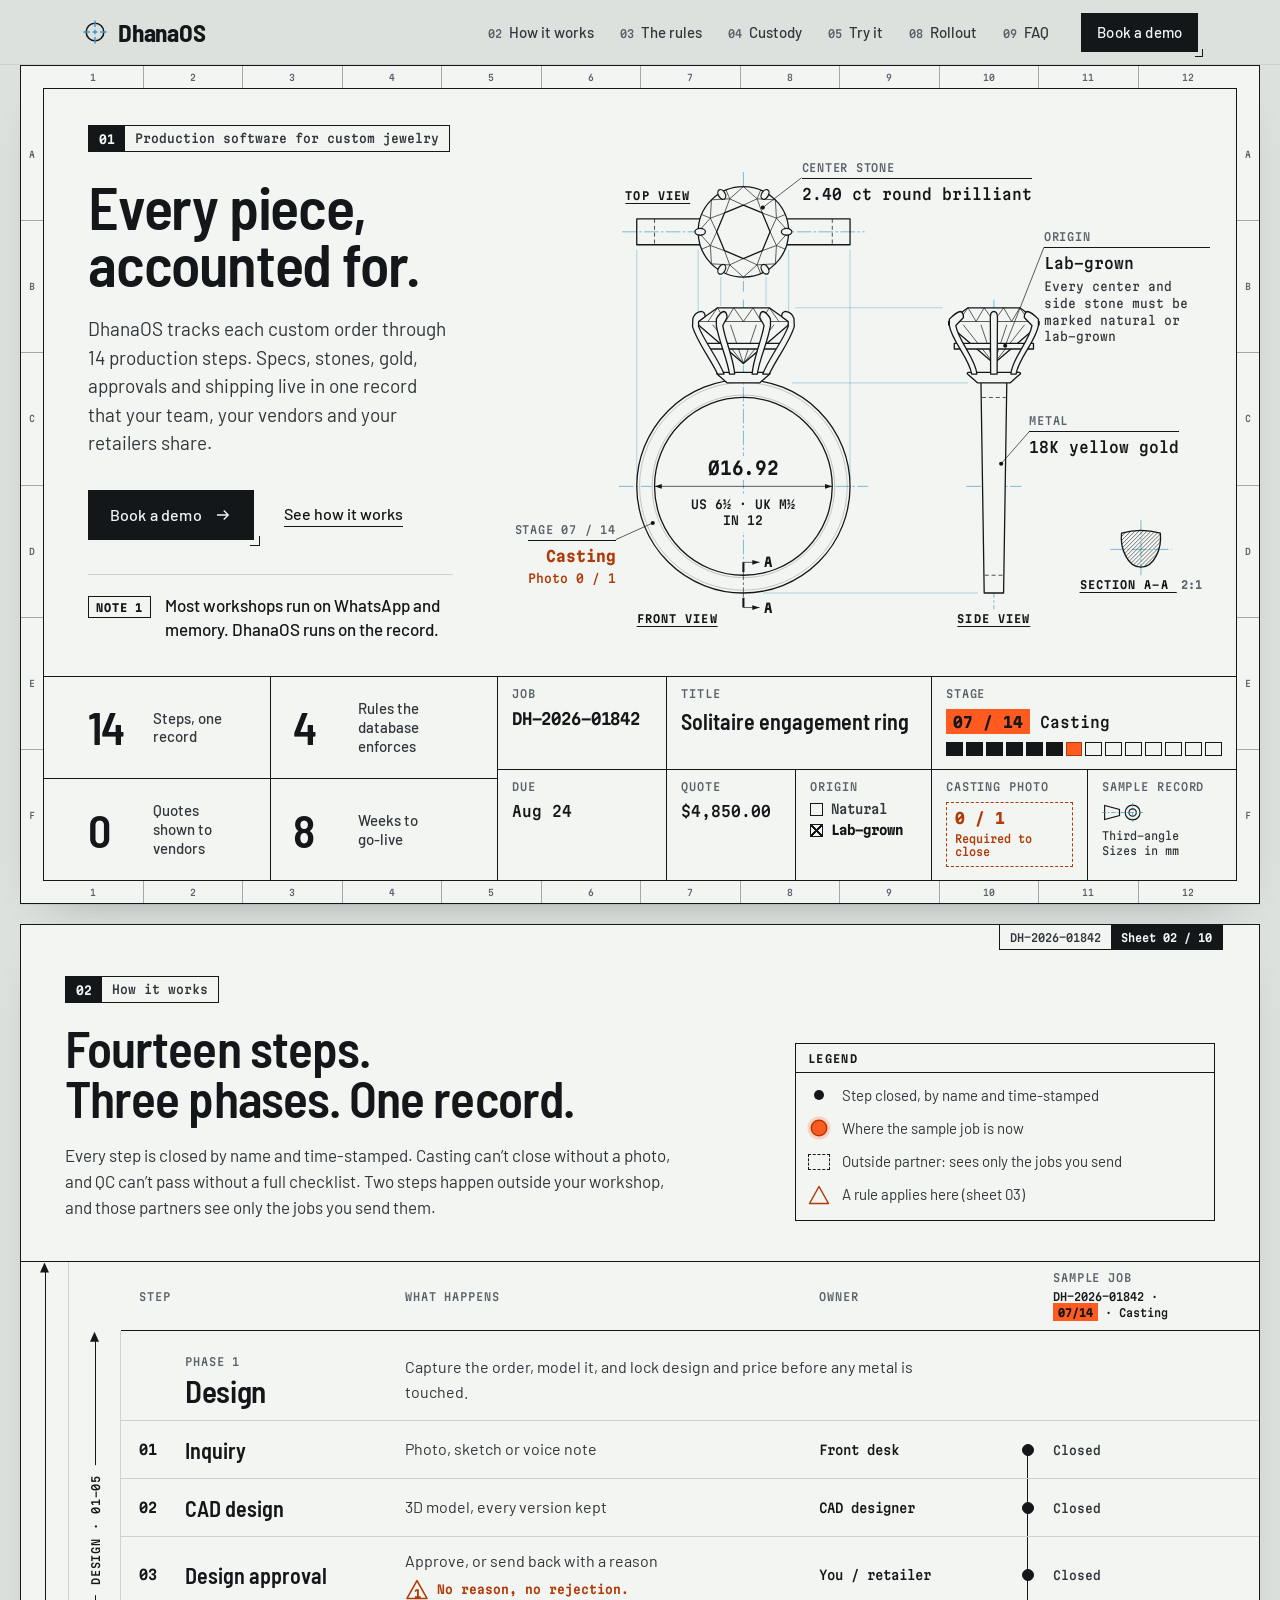
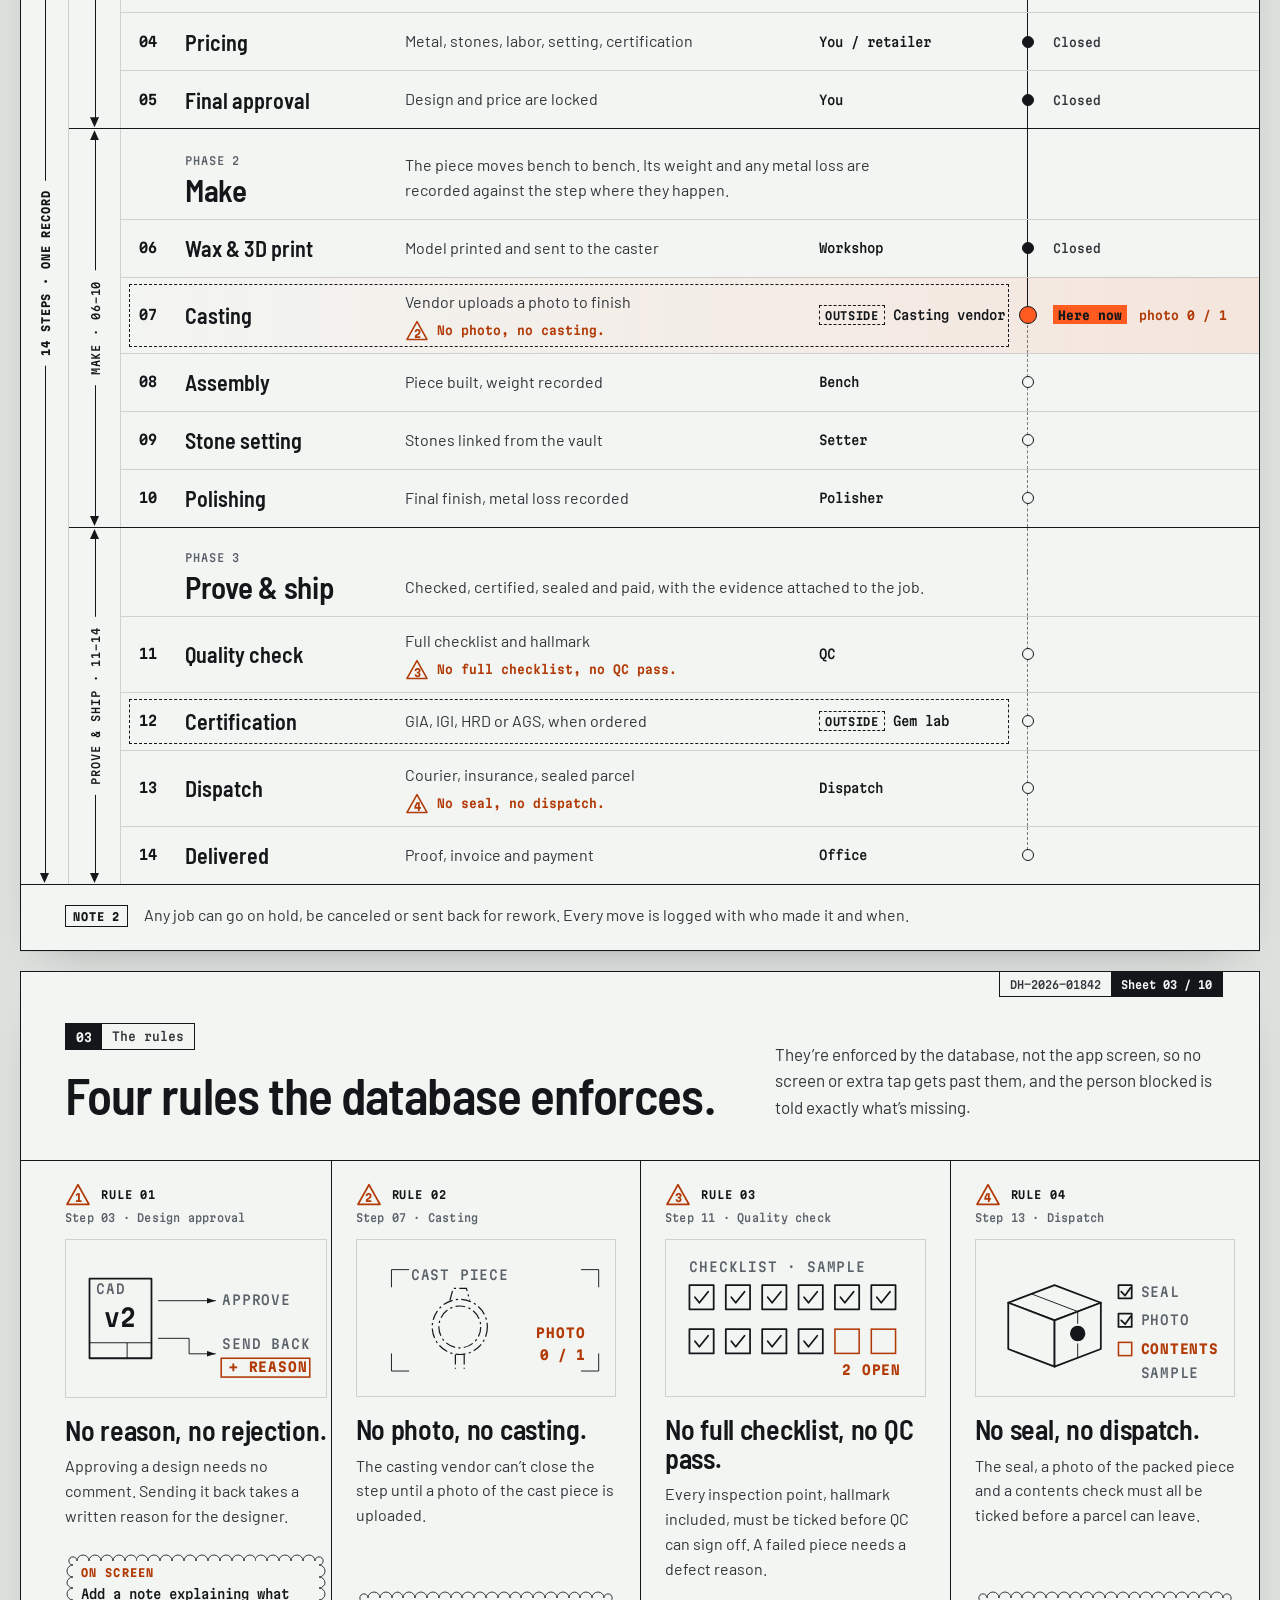
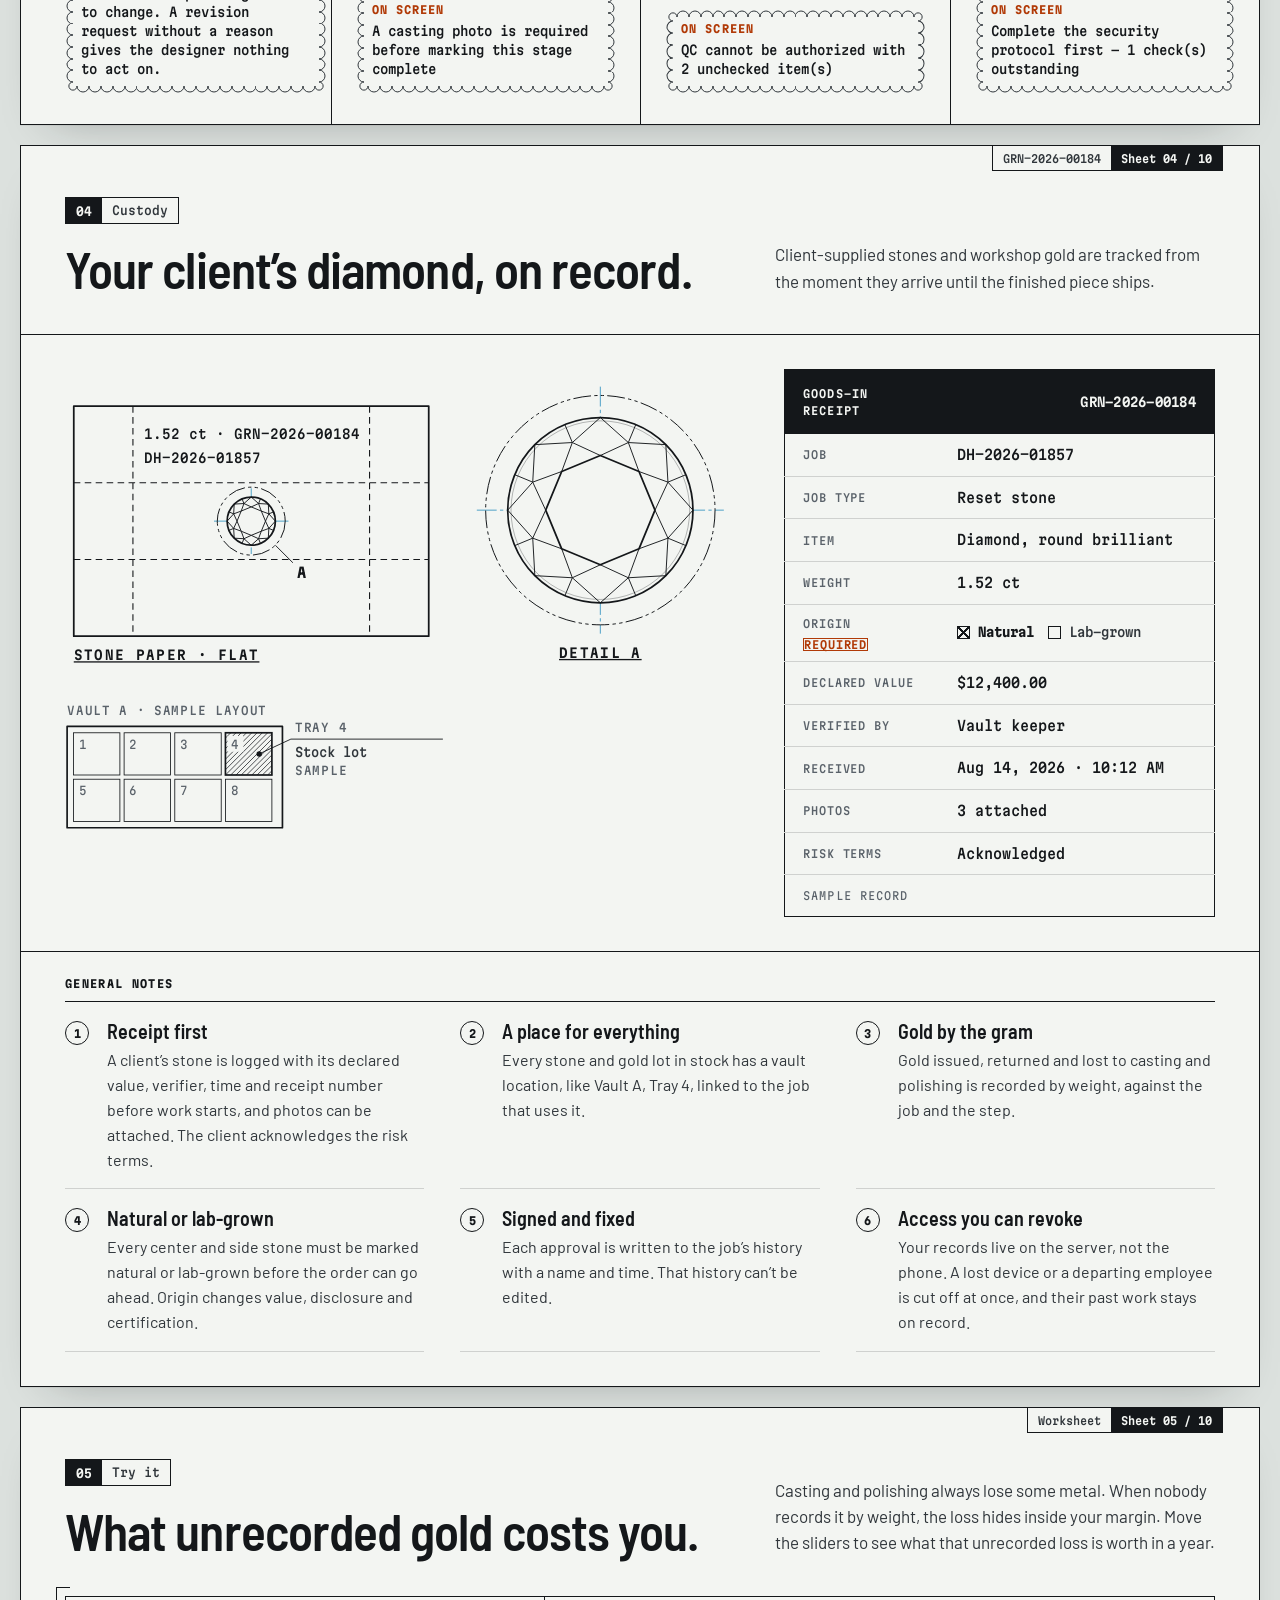
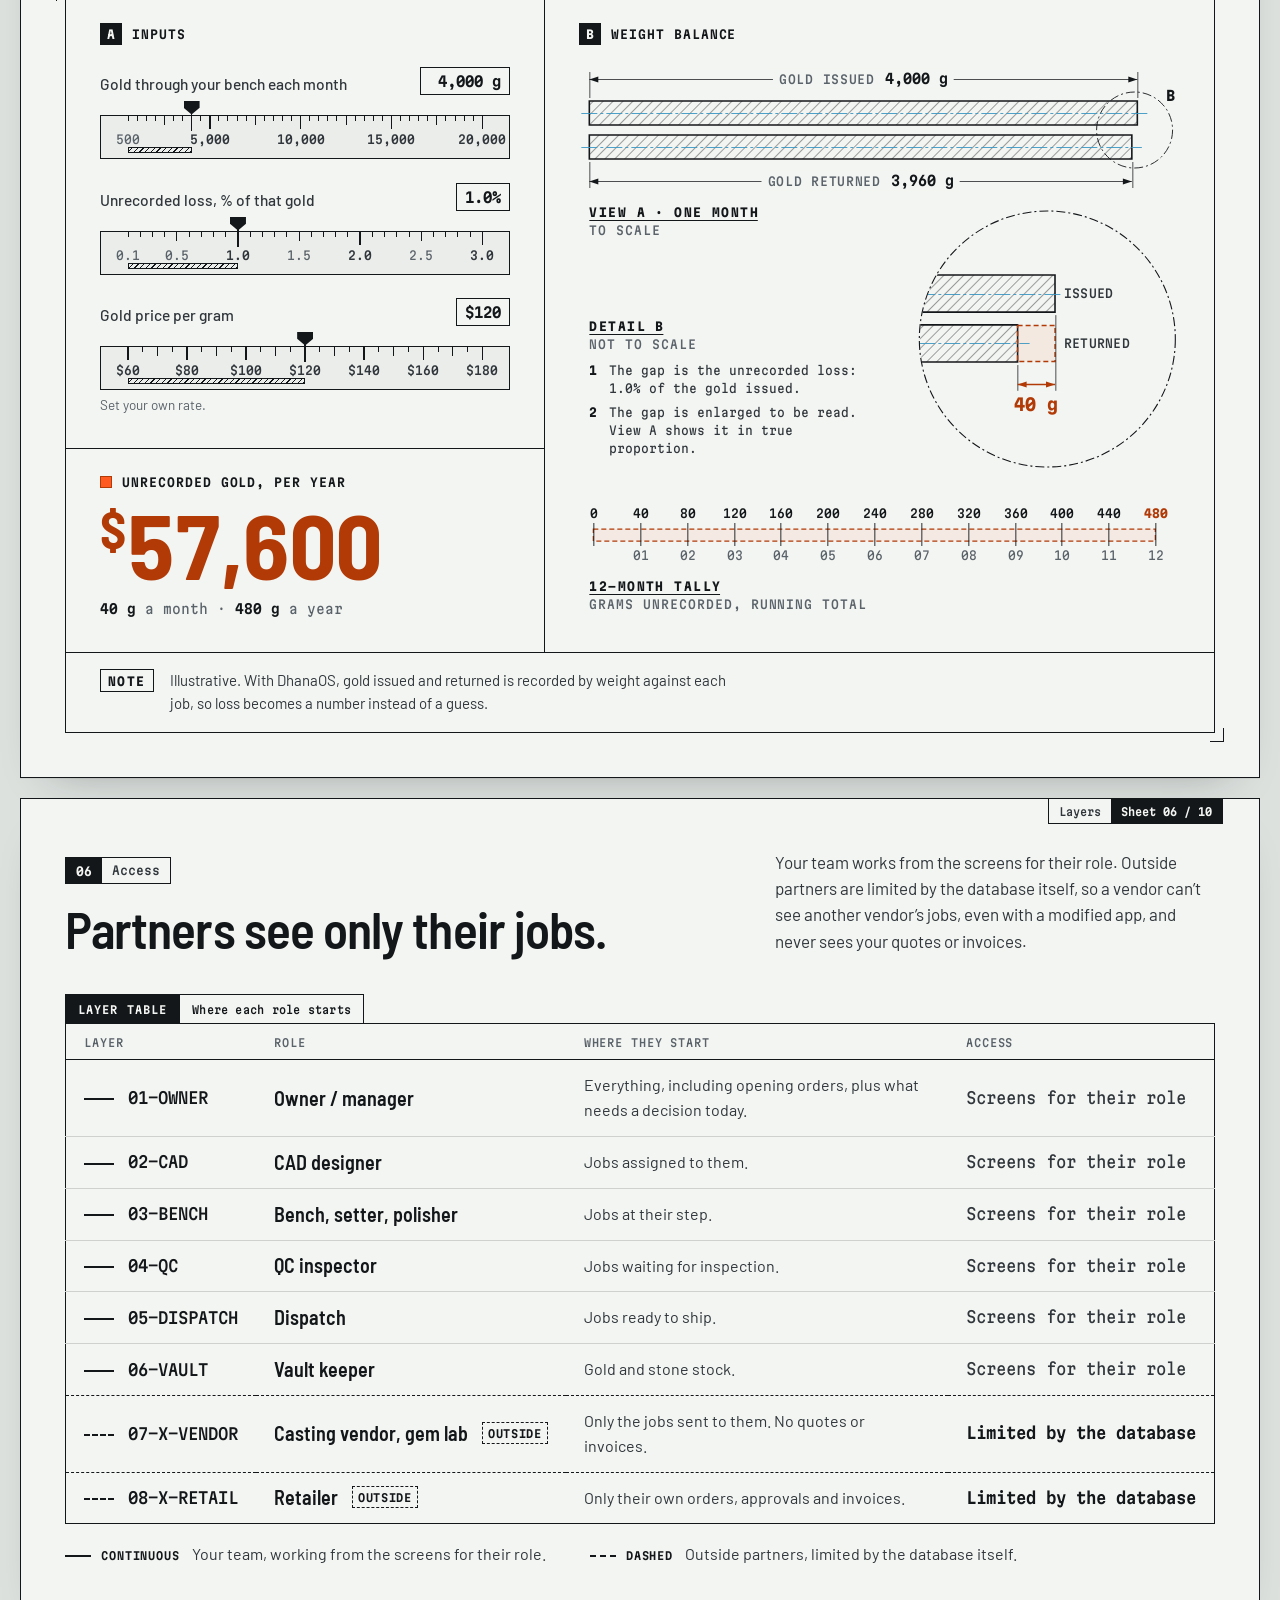
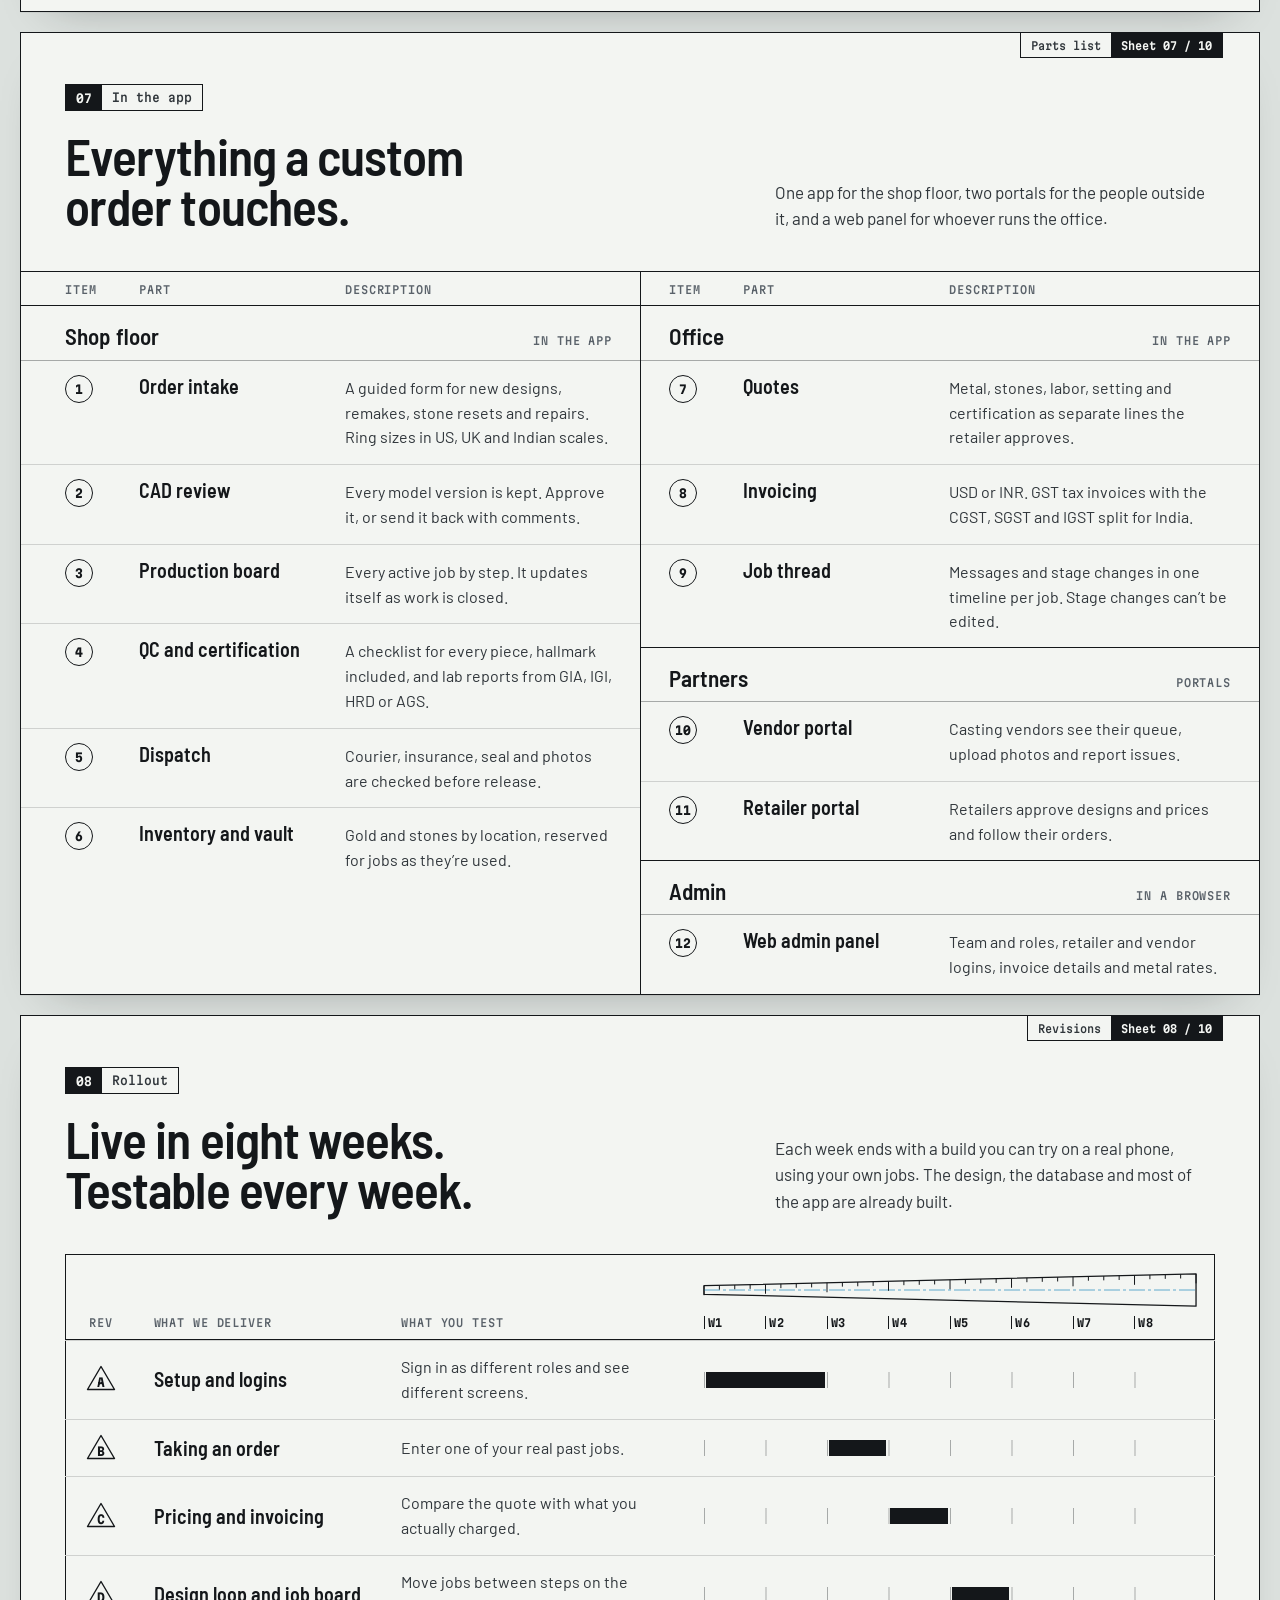
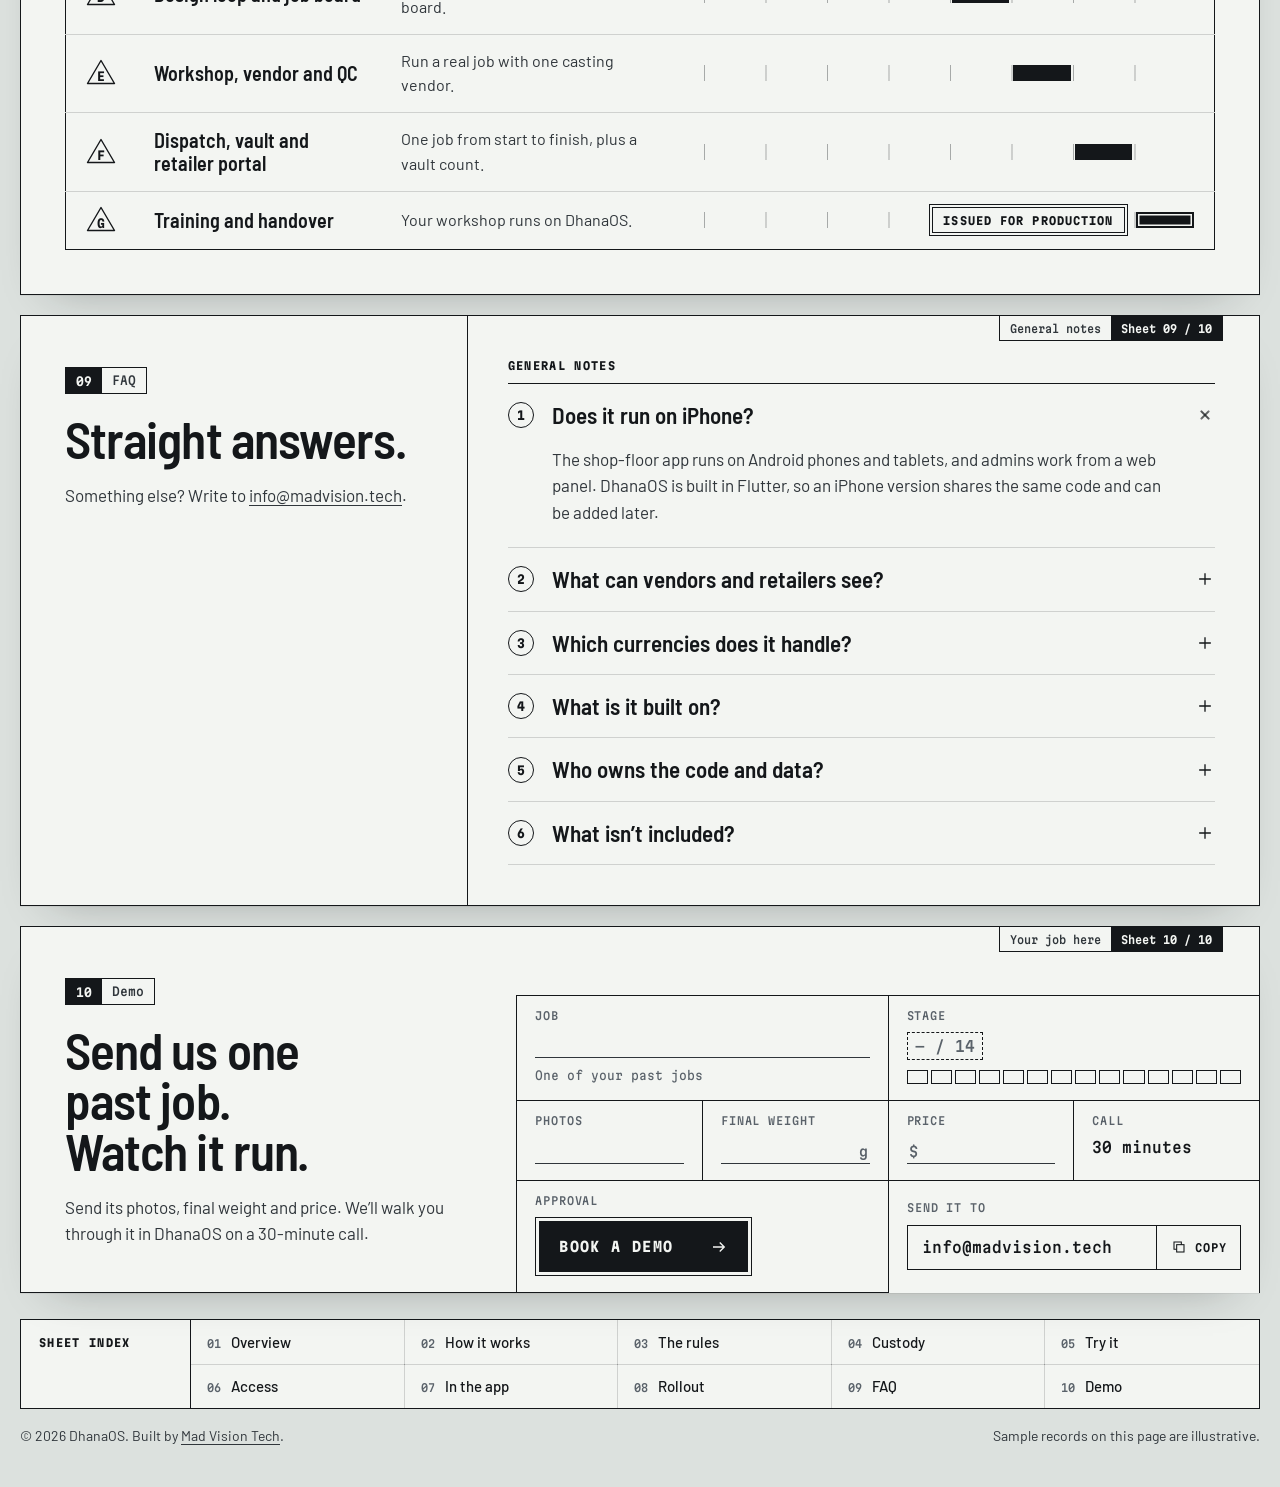
==== commit a4e2aef2: "feat(website): "Drawing Set" redesign The site is now a numbered set of engineering drawing sheets f" ====
--- a/website/index.html
+++ b/website/index.html
@@ -5,7 +5,7 @@
   <meta name="viewport" content="width=device-width, initial-scale=1, viewport-fit=cover" />
   <title>DhanaOS — Production software for custom jewelry</title>
   <meta name="description" content="DhanaOS tracks every custom jewelry order through 14 production steps. Specs, stones, gold, approvals, vendors and shipping in one record your whole team shares." />
-  <meta name="theme-color" content="#0c121d" />
+  <meta name="theme-color" content="#DCE1DE" />
   <link rel="icon" type="image/svg+xml" href="assets/favicon.svg" />
   <link rel="apple-touch-icon" sizes="180x180" href="assets/apple-touch-icon.png" />
   <link rel="canonical" href="https://dhanaos.vercel.app/" />
@@ -13,7 +13,7 @@
   <meta property="og:type" content="website" />
   <meta property="og:site_name" content="DhanaOS" />
   <meta property="og:title" content="DhanaOS — Every piece, accounted for." />
-  <meta property="og:description" content="Production software for custom jewelry. 14 steps, one record, four rules no one can skip." />
+  <meta property="og:description" content="Production software for custom jewelry. 14 steps, one record, four rules the database enforces." />
   <meta property="og:url" content="https://dhanaos.vercel.app/" />
   <meta property="og:image" content="https://dhanaos.vercel.app/assets/og-image.jpg" />
   <meta property="og:image:width" content="1200" />
@@ -22,9 +22,11 @@
   <meta name="twitter:card" content="summary_large_image" />
   <meta name="twitter:image" content="https://dhanaos.vercel.app/assets/og-image.jpg" />
 
-  <link rel="preload" href="assets/fonts/bodoni-moda.woff2" as="font" type="font/woff2" crossorigin />
-  <link rel="preload" href="assets/fonts/bodoni-moda-italic.woff2" as="font" type="font/woff2" crossorigin />
-  <link rel="preload" href="assets/fonts/hanken-grotesk.woff2" as="font" type="font/woff2" crossorigin />
+  <link rel="preload" href="assets/fonts/barlow-semi-condensed-600.woff2" as="font" type="font/woff2" crossorigin />
+  <link rel="preload" href="assets/fonts/barlow-400.woff2" as="font" type="font/woff2" crossorigin />
+  <link rel="preload" href="assets/fonts/barlow-semi-condensed-700.woff2" as="font" type="font/woff2" crossorigin />
+  <link rel="preload" href="assets/fonts/barlow-500.woff2" as="font" type="font/woff2" crossorigin />
+  <link rel="preload" href="assets/fonts/martian-mono.woff2" as="font" type="font/woff2" crossorigin />
   <link rel="stylesheet" href="assets/css/style.css" />
   <link rel="stylesheet" href="assets/css/sim.css" />
 
@@ -50,477 +52,790 @@
   <svg class="sprite" width="0" height="0" aria-hidden="true" focusable="false">
     <symbol id="i-arrow" viewBox="0 0 24 24"><path d="M4 12h15M13 6l6 6-6 6" /></symbol>
     <symbol id="i-plus" viewBox="0 0 24 24"><path d="M12 5v14M5 12h14" /></symbol>
-    <symbol id="i-block" viewBox="0 0 24 24"><circle cx="12" cy="12" r="8.5" /><path d="M6 18L18 6" /></symbol>
-    <symbol id="i-chat" viewBox="0 0 24 24"><path d="M4.5 5.5h15v10h-9l-4 3.5v-3.5h-2z" /></symbol>
-    <symbol id="i-copy" viewBox="0 0 24 24"><rect x="8.5" y="8.5" width="11" height="11" rx="1" /><path d="M15.5 8.5V5.5a1 1 0 0 0-1-1h-9a1 1 0 0 0-1 1v9a1 1 0 0 0 1 1h3" /></symbol>
-    <symbol id="i-receipt" viewBox="0 0 24 24"><path d="M6 3.5h12v17l-2-1.5-2 1.5-2-1.5-2 1.5-2-1.5-2 1.5z" /><path d="M9 8h6M9 11.5h6M9 15h3.5" /></symbol>
-    <symbol id="i-tray" viewBox="0 0 24 24"><rect x="3.5" y="5.5" width="17" height="13" /><path d="M3.5 12h17M9.2 5.5v13M14.8 5.5v13" /></symbol>
-    <symbol id="i-scale" viewBox="0 0 24 24"><path d="M12 4v16M7 20h10M5 7h14" /><path d="M5 7l-2.5 6a2.5 2.5 0 0 0 5 0zM19 7l-2.5 6a2.5 2.5 0 0 0 5 0z" /></symbol>
-    <symbol id="i-gem" viewBox="0 0 24 24"><path d="M7.5 4.5h9l4 5L12 20.5 3.5 9.5z" /><path d="M3.5 9.5h17M10 4.5 8.6 9.5 12 20.5l3.4-11-1.4-5" /></symbol>
-    <symbol id="i-sign" viewBox="0 0 24 24"><path d="M3.5 19.5h17" /><path d="M5 15.5c2-4 3.5-8.5 5-8.5 2 0-1.5 8 .5 8 1.5 0 2.5-3 4-3s1 2.5 2.5 2.5 1.5-1 2.5-1" /></symbol>
-    <symbol id="i-lock" viewBox="0 0 24 24"><rect x="5.5" y="10.5" width="13" height="10" /><path d="M8.5 10.5V7.5a3.5 3.5 0 0 1 7 0v3" /></symbol>
-    <symbol id="i-diamond" viewBox="0 0 10 10"><path d="M5 0 10 5 5 10 0 5z" /></symbol>
+    <symbol id="i-copy" viewBox="0 0 24 24"><rect x="8.5" y="8.5" width="11" height="11" /><path d="M15.5 8.5V4.5h-11v11h4" /></symbol>
+    <symbol id="i-flag" viewBox="0 0 22 20"><path d="M11 1.5 20.5 18.5h-19z" /></symbol>
   </svg>
 
   <a class="skip" href="#main">Skip to content</a>
 
   <header class="nav">
-    <div class="wrap nav-row">
-      <a class="wordmark" href="#top" aria-label="DhanaOS, back to top">Dhana<em>OS</em></a>
-      <nav class="nav-links" aria-label="Sections">
-        <a href="#how">How it works</a>
-        <a href="#try">Try it</a>
-        <a href="#rules">The rules</a>
-        <a href="#custody">Custody</a>
-        <a href="#rollout">Rollout</a>
-        <a href="#faq">FAQ</a>
+    <div class="nav-in">
+      <a class="brand" href="#top" aria-label="DhanaOS, back to top">
+        <svg class="mark" viewBox="0 0 28 28" aria-hidden="true"><circle class="mk-o" cx="14" cy="14" r="9.5" /><path class="mk-c" d="M14 1.5v7M14 19.5v7M1.5 14h7M19.5 14h7M11.5 14h5M14 11.5v5" /></svg>
+        <span>DhanaOS</span>
+      </a>
+      <nav class="nav-links" aria-label="Sheets">
+        <a href="#how"><span class="n" aria-hidden="true">02</span>How it works</a>
+        <a href="#rules"><span class="n" aria-hidden="true">03</span>The rules</a>
+        <a href="#custody"><span class="n" aria-hidden="true">04</span>Custody</a>
+        <a href="#try"><span class="n" aria-hidden="true">05</span>Try it</a>
+        <a href="#rollout"><span class="n" aria-hidden="true">08</span>Rollout</a>
+        <a href="#faq"><span class="n" aria-hidden="true">09</span>FAQ</a>
       </nav>
-      <a class="btn btn-bone btn-sm" href="#contact">Book a demo</a>
+      <a class="btn btn-sm" href="#contact">Book a demo</a>
     </div>
   </header>
 
   <main id="main">
 
-    <!-- ============================================================ hero -->
-    <section class="hero" id="top">
-      <div class="wrap hero-grid">
+    <!-- ================================================================ SHEET 01 · Overview -->
+    <section class="sheet sheet-zoned hero" id="top" aria-labelledby="hero-title">
+      <div class="zones" aria-hidden="true">
+        <div class="zt"><span>1</span><span>2</span><span>3</span><span>4</span><span>5</span><span>6</span><span>7</span><span>8</span><span>9</span><span>10</span><span>11</span><span>12</span></div>
+        <div class="zb"><span>1</span><span>2</span><span>3</span><span>4</span><span>5</span><span>6</span><span>7</span><span>8</span><span>9</span><span>10</span><span>11</span><span>12</span></div>
+        <div class="zl"><span>A</span><span>B</span><span>C</span><span>D</span><span>E</span><span>F</span></div>
+        <div class="zr"><span>A</span><span>B</span><span>C</span><span>D</span><span>E</span><span>F</span></div>
+      </div>
+
+      <div class="sheet-in hero-grid">
         <div class="hero-copy">
-          <p class="eyebrow">Production software for custom jewelry</p>
-          <h1 class="display-xl">Every piece, <em>accounted for.</em></h1>
+          <p class="tag"><span class="tag-n">01</span><span class="tag-t">Production software for custom jewelry</span></p>
+          <h1 id="hero-title"><span class="ln">Every piece,</span> <span class="ln">accounted for.</span></h1>
           <p class="lead">DhanaOS tracks each custom order through 14 production steps. Specs, stones, gold, approvals and shipping live in one record that your team, your vendors and your retailers share.</p>
           <div class="cta-row">
-            <a class="btn btn-bone" href="#contact">Book a demo <svg class="ic" aria-hidden="true"><use href="#i-arrow" /></svg></a>
-            <a class="link-arrow" href="#how">See how it works <svg class="ic" aria-hidden="true"><use href="#i-arrow" /></svg></a>
-          </div>
-          <dl class="stats">
-            <div><dt>Steps, one record</dt><dd>14</dd></div>
-            <div><dt>Rules no one skips</dt><dd>4</dd></div>
-            <div><dt>Quotes shown to vendors</dt><dd>0</dd></div>
-            <div><dt>Weeks to go&#8209;live</dt><dd>8</dd></div>
+            <a class="btn" href="#contact">Book a demo <svg class="ic" aria-hidden="true"><use href="#i-arrow" /></svg></a>
+            <a class="link" href="#how">See how it works</a>
+          </div>
+          <p class="gnote"><span class="gnote-k">Note 1</span><span class="gnote-t">Most workshops run on WhatsApp and memory. DhanaOS runs on the record.</span></p>
+        </div>
+
+        <figure class="drawing" role="img" aria-label="Sample drawing of job DH-2026-01842, a solitaire engagement ring, in top, front and side views with a section through the band. Center stone 2.40 carat round brilliant, lab-grown. Metal 18K yellow gold. Inside diameter 16.92 millimeters: US 6½, UK M½, IN 12. Step 7 of 14, casting, with the casting photo still missing.">
+          <div class="dw">
+<!-- gen:hero -->
+<svg class="ga" viewBox="0 0 880 600" aria-hidden="true" focusable="false">
+<defs>
+  <marker id="h-ar" viewBox="0 0 10 10" refX="10" refY="5" markerWidth="9" markerHeight="9" markerUnits="userSpaceOnUse" orient="auto-start-reverse"><path d="M0,1.8 L10,5 L0,8.2 z" class="ar-fill"/></marker>
+  <clipPath id="h-sec"><path d="M768,478 Q792,471 816,478 C818,496 809,520 792,520 C775,520 766,496 768,478 Z"/></clipPath>
+  <clipPath id="h-pour"><rect x="166" y="554" width="268" height="0">
+    <animate attributeName="y" values="554;286" begin="1.25s" dur="1.2s" fill="freeze" calcMode="spline" keyTimes="0;1" keySplines=".45 0 .2 1"/>
+    <animate attributeName="height" values="0;268" begin="1.25s" dur="1.2s" fill="freeze" calcMode="spline" keyTimes="0;1" keySplines=".45 0 .2 1"/>
+  </rect></clipPath>
+  <linearGradient id="h-heat" gradientUnits="userSpaceOnUse" x1="0" y1="552" x2="0" y2="288">
+    <stop offset="0" stop-color="#FF5A1F" stop-opacity=".82"/><stop offset=".5" stop-color="#FF5A1F" stop-opacity=".46"/><stop offset="1" stop-color="#FF5A1F" stop-opacity=".14"/>
+  </linearGradient>
+</defs>
+<g class="cl fade" style="--d:.05s">
+<path d="M150,105 H450 M300,31 V179"/>
+<path d="M146,420 H186 M414,420 H454 M300,189 V514"/>
+<path d="M610,189 V572 M576,420 H644"/>
+<path d="M754,498 H830 M792,462 V530"/>
+</g>
+<g class="pj">
+<path class="pj-v dr" style="--d:0.15s;--t:0.90s" pathLength="1" d="M244,127 V208"/>
+<path class="pj-v dr" style="--d:0.20s;--t:0.90s" pathLength="1" d="M356,127 V208"/>
+<path class="pj-v dr" style="--d:0.25s;--t:0.90s" pathLength="1" d="M272,161 V197"/>
+<path class="pj-v dr" style="--d:0.30s;--t:0.90s" pathLength="1" d="M328,161 V197"/>
+<path class="pj-v dr" style="--d:0.35s;--t:0.90s" pathLength="1" d="M168,127 V412"/>
+<path class="pj-v dr" style="--d:0.40s;--t:0.90s" pathLength="1" d="M432,127 V412"/>
+<path class="pj-s dr" style="--d:0.45s;--t:0.90s" pathLength="1" d="M364,199 H546"/>
+<path class="pj-s dr" style="--d:0.50s;--t:0.90s" pathLength="1" d="M360,292 H578"/>
+<path class="pj-s dr" style="--d:0.55s;--t:0.90s" pathLength="1" d="M324,552 H590"/>
+</g>
+<g class="view top">
+<path class="ln dr" style="--d:0.30s;--t:1.00s" pathLength="1" d="M168,89 H432 V121 H168 Z"/>
+<path class="hid fade" style="--d:1.2s" d="M190,89 V121 M410,89 V121"/>
+<circle class="ln fillp dr" style="--d:.45s;--t:.9s" pathLength="1" cx="300" cy="105" r="56"/>
+<path class="ln dr" style="--d:0.80s;--t:0.70s" pathLength="1" d="M333.04,105 L323.36,81.64 L300,71.96 L276.64,81.64 L266.96,105 L276.64,128.36 L300,138.04 L323.36,128.36 Z"/>
+<path class="th dr" style="--d:1.00s;--t:1.10s" pathLength="1" d="M333.04,105 L340.87,88.07 L323.36,81.64 M323.36,81.64 L316.93,64.13 L300,71.96 M300,71.96 L283.07,64.13 L276.64,81.64 M276.64,81.64 L259.13,88.07 L266.96,105 M266.96,105 L259.13,121.93 L276.64,128.36 M276.64,128.36 L283.07,145.87 L300,138.04 M300,138.04 L316.93,145.87 L323.36,128.36 M323.36,128.36 L340.87,121.93 L333.04,105"/>
+<path class="th dr" style="--d:1.15s;--t:1.30s" pathLength="1" d="M356,105 L340.87,88.07 L339.6,65.4 M340.87,88.07 L351.74,83.57 M339.6,65.4 L316.93,64.13 L300,49 M316.93,64.13 L321.43,53.26 M300,49 L283.07,64.13 L260.4,65.4 M283.07,64.13 L278.57,53.26 M260.4,65.4 L259.13,88.07 L244,105 M259.13,88.07 L248.26,83.57 M244,105 L259.13,121.93 L260.4,144.6 M259.13,121.93 L248.26,126.43 M260.4,144.6 L283.07,145.87 L300,161 M283.07,145.87 L278.57,156.74 M300,161 L316.93,145.87 L339.6,144.6 M316.93,145.87 L321.43,156.74 M339.6,144.6 L340.87,121.93 L356,105 M340.87,121.93 L351.74,126.43"/>
+<ellipse class="ln fillp dr" style="--d:1.30s;--t:.4s" pathLength="1" cx="353.5" cy="105" rx="6.5" ry="4.2" transform="rotate(0 353.5 105)"/>
+<ellipse class="ln fillp dr" style="--d:1.35s;--t:.4s" pathLength="1" cx="326.75" cy="58.67" rx="6.5" ry="4.2" transform="rotate(-60 326.75 58.67)"/>
+<ellipse class="ln fillp dr" style="--d:1.40s;--t:.4s" pathLength="1" cx="273.25" cy="58.67" rx="6.5" ry="4.2" transform="rotate(-120 273.25 58.67)"/>
+<ellipse class="ln fillp dr" style="--d:1.45s;--t:.4s" pathLength="1" cx="246.5" cy="105" rx="6.5" ry="4.2" transform="rotate(-180 246.5 105)"/>
+<ellipse class="ln fillp dr" style="--d:1.50s;--t:.4s" pathLength="1" cx="273.25" cy="151.33" rx="6.5" ry="4.2" transform="rotate(-240 273.25 151.33)"/>
+<ellipse class="ln fillp dr" style="--d:1.55s;--t:.4s" pathLength="1" cx="326.75" cy="151.33" rx="6.5" ry="4.2" transform="rotate(-300 326.75 151.33)"/>
+</g>
+<g class="view front">
+<path class="melt" clip-path="url(#h-pour)" fill-rule="evenodd" d="M168,420 a132,132 0 1 0 264,0 a132,132 0 1 0 -264,0 Z M190,420 a110,110 0 1 0 220,0 a110,110 0 1 0 -220,0 Z"/>
+<circle class="ln dr" style="--d:.25s;--t:1.2s" pathLength="1" cx="300" cy="420" r="132"/>
+<circle class="ln dr" style="--d:.4s;--t:1.2s" pathLength="1" cx="300" cy="420" r="110"/>
+<circle class="xt dr" style="--d:.7s;--t:1.2s" pathLength="1" cx="300" cy="420" r="128.5"/>
+<circle class="xt dr" style="--d:.8s;--t:1.2s" pathLength="1" cx="300" cy="420" r="113"/>
+<path class="ln fillp dr" style="--d:0.55s;--t:0.50s" pathLength="1" d="M267,280.5 Q267,279 268.5,279 H331.5 Q333,279 333,280.5 L320,292 H280 Z"/>
+<path class="ln fillp dr" style="--d:0.65s;--t:0.90s" pathLength="1" d="M268,199 H332 L356,216 V220 L300,268 L244,220 V216 Z"/>
+<path class="th dr" style="--d:0.95s;--t:0.50s" pathLength="1" d="M244,216 H356"/>
+<path class="th dr" style="--d:1.05s;--t:0.80s" pathLength="1" d="M256,216 L268,199 L278,216 L288,199 L300,216 L312,199 L322,216 L332,199 L344,216"/>
+<path class="th dr" style="--d:1.15s;--t:0.80s" pathLength="1" d="M262,220 L300,268 M284,220 L300,268 M316,220 L300,268 M338,220 L300,268"/>
+<path class="ln fillp dr" style="--d:1.25s;--t:0.60s" pathLength="1" d="M251,243 H349 V250 H251 Z"/>
+<path class="ln fillp dr" style="--d:1.35s;--t:0.70s" pathLength="1" d="M276,281 C269,262 251,240 244.5,222 L244.5,216 L252.5,210 Q253,204.5 248,203.5 Q240,204.5 237.5,212 L237,222 C242,240 259,262 268,281 Z"/>
+<path class="ln fillp dr" style="--d:1.42s;--t:0.70s" pathLength="1" d="M324,281 C331,262 349,240 355.5,222 L355.5,216 L347.5,210 Q347,204.5 352,203.5 Q360,204.5 362.5,212 L363,222 C358,240 341,262 332,281 Z"/>
+<path class="ln fillp dr" style="--d:1.49s;--t:0.70s" pathLength="1" d="M289.2,281 C288,262 277.5,240 274.5,221 L279.75,211 Q279.45,203.8 275.75,203.6 Q270.75,204.6 266.5,213 L266.5,221 C269.5,240 280,262 282.8,281 Z"/>
+<path class="ln fillp dr" style="--d:1.56s;--t:0.70s" pathLength="1" d="M310.8,281 C312,262 322.5,240 325.5,221 L320.25,211 Q320.55,203.8 324.25,203.6 Q329.25,204.6 333.5,213 L333.5,221 C330.5,240 320,262 317.2,281 Z"/>
+</g>
+<g class="view side">
+<path class="ln fillp dr" style="--d:0.50s;--t:1.10s" pathLength="1" d="M594,290 H626 L622,552 H598 Z"/>
+<path class="hid fade" style="--d:1.4s" d="M595.33,310 H624.67 M598.67,530 H621.33"/>
+<path class="ln fillp dr" style="--d:0.75s;--t:0.50s" pathLength="1" d="M577,280.5 Q577,279 578.5,279 H641.5 Q643,279 643,280.5 L630,292 H590 Z"/>
+<path class="ln fillp dr" style="--d:0.85s;--t:0.90s" pathLength="1" d="M578,199 H642 L666,216 V220 L610,268 L554,220 V216 Z"/>
+<path class="th dr" style="--d:1.15s;--t:0.50s" pathLength="1" d="M554,216 H666"/>
+<path class="th dr" style="--d:1.25s;--t:0.80s" pathLength="1" d="M566,216 L578,199 L588,216 L598,199 L610,216 L622,199 L632,216 L642,199 L654,216"/>
+<path class="th dr" style="--d:1.35s;--t:0.80s" pathLength="1" d="M572,220 L610,268 M594,220 L610,268 M626,220 L610,268 M648,220 L610,268"/>
+<path class="ln fillp dr" style="--d:1.45s;--t:0.60s" pathLength="1" d="M561,243 H659 V250 H561 Z"/>
+<path class="ln fillp dr" style="--d:1.55s;--t:0.70s" pathLength="1" d="M588.95,281 C587.75,262 565.9,240 562.9,221 L572.36,211 Q572.06,203.8 568.36,203.6 Q563.36,204.6 554.9,213 L554.9,221 C557.9,240 579.75,262 582.55,281 Z"/>
+<path class="ln fillp dr" style="--d:1.62s;--t:0.70s" pathLength="1" d="M631.05,281 C632.25,262 654.1,240 657.1,221 L647.64,211 Q647.94,203.8 651.64,203.6 Q656.64,204.6 665.1,213 L665.1,221 C662.1,240 640.25,262 637.45,281 Z"/>
+<path class="ln fillp dr" style="--d:1.69s;--t:0.70s" pathLength="1" d="M606,281 L605.6,211 Q605.6,203.6 610,203.6 Q614.4,203.6 614.4,211 L614,281 Z"/>
+</g>
+<g class="cut fade" style="--d:1.55s">
+<path class="cl-ink" d="M300,524 V560"/>
+<path class="cut-thick" d="M300,514 V526 M300,558 V570"/>
+<path class="th" marker-end="url(#h-ar)" d="M300,514 H320"/>
+<path class="th" marker-end="url(#h-ar)" d="M300,570 H320"/>
+</g>
+<g class="view sec">
+<g clip-path="url(#h-sec)" class="fade" style="--d:1.75s"><path class="hatch" d="M706,524 L762,468 M711,524 L767,468 M716,524 L772,468 M721,524 L777,468 M726,524 L782,468 M731,524 L787,468 M736,524 L792,468 M741,524 L797,468 M746,524 L802,468 M751,524 L807,468 M756,524 L812,468 M761,524 L817,468 M766,524 L822,468 M771,524 L827,468 M776,524 L832,468 M781,524 L837,468 M786,524 L842,468 M791,524 L847,468 M796,524 L852,468 M801,524 L857,468 M806,524 L862,468 M811,524 L867,468 M816,524 L872,468 M821,524 L877,468"/></g>
+<path class="ln dr" style="--d:1.45s;--t:0.80s" pathLength="1" d="M768,478 Q792,471 816,478 C818,496 809,520 792,520 C775,520 766,496 768,478 Z"/>
+</g>
+<g class="dim fade" style="--d:1.7s">
+<path class="th" marker-start="url(#h-ar)" marker-end="url(#h-ar)" d="M190,420 H410"/>
+</g>
+<g class="lead co-d fade co-stone" style="--d:2.00s"><circle class="dot" cx="324" cy="75" r="2.6"/><path class="th" d="M324,75 L372,38"/></g>
+<g class="lead co-d fade co-origin" style="--d:2.15s"><circle class="dot" cx="624" cy="246" r="2.6"/><path class="th" d="M624,246 L672,124"/></g>
+<g class="lead co-d fade co-metal" style="--d:2.30s"><circle class="dot" cx="619" cy="392" r="2.6"/><path class="th" d="M619,392 L654,352"/></g>
+<g class="lead co-d fade co-stage is-hot" style="--d:2.45s"><circle class="dot" cx="187.81" cy="465.33" r="2.6"/><path class="th" d="M187.81,465.33 L142,486"/></g>
+<g class="lead co-m"><circle class="dot" cx="322" cy="79" r="2.6"/><path class="th" d="M448,44 L322,79"/></g>
+<g class="lead co-m"><circle class="dot" cx="318" cy="246" r="2.6"/><path class="th" d="M450,196 L318,246"/></g>
+<g class="lead co-m"><circle class="dot" cx="402.61" cy="355.88" r="2.6"/><path class="th" d="M454,300 L402.61,355.88"/></g>
+</svg>
+<div class="ann" aria-hidden="true">
+<span class="vl" style="--x:17.5%;--y:11.167%">Top view</span>
+<span class="vl" style="--x:19.091%;--y:98.333%">Front view</span>
+<span class="vl vl-c" style="--x:69.318%;--y:98.333%">Side view</span>
+<span class="vl vl-c" style="--x:90%;--y:91.333%">Section A–A <span class="vl-s">2:1</span></span>
+<span class="cut-l" style="--x:37.045%;--y:85.667%">A</span>
+<span class="cut-l" style="--x:37.045%;--y:95%">A</span>
+<span class="dm-v" style="--x:34.091%;--y:70%">Ø16.92</span>
+<span class="dm-s" style="--x:34.091%;--y:70%"><span class="k">Ring size</span>US 6½ · UK M½<span class="dm-sep"> · </span><span class="dm-in">IN 12</span></span>
+<span class="co co-stone" style="--x:42.273%;--y:6.333%;--mw:54.545%"><span class="co-k">Center stone</span><span class="co-b"><span class="co-v">2.40 ct round brilliant</span></span></span>
+<span class="co co-origin" style="--x:76.364%;--y:20.667%;--mw:23.409%"><span class="co-k">Origin</span><span class="co-b"><span class="co-v">Lab-grown</span><span class="co-s">Every center and side stone must be marked natural or lab-grown</span></span></span>
+<span class="co co-metal" style="--x:74.318%;--y:58.667%;--mw:25%"><span class="co-k">Metal</span><span class="co-b"><span class="co-v">18K yellow gold</span></span></span>
+<span class="co co-stage is-hot end" style="--x:16.136%;--y:81%;--mw:15.909%"><span class="co-k">Stage 07 / 14</span><span class="co-b"><span class="co-v">Casting</span><span class="co-s">Photo 0 / 1</span></span></span>
+<span class="bal" style="--x:50.909%;--y:7.333%">1</span>
+<span class="bal" style="--x:51.136%;--y:32.667%">2</span>
+<span class="bal" style="--x:51.591%;--y:50%">3</span>
+</div>
+<!-- /gen:hero -->
+          </div>
+        </figure>
+
+        <ol class="bal-list" aria-label="Callouts on the sample drawing">
+          <li><span class="b" aria-hidden="true">1</span><span class="k">Center stone</span><span class="v">2.40 ct round brilliant</span></li>
+          <li><span class="b" aria-hidden="true">2</span><span class="k">Origin</span><span class="v">Lab-grown</span></li>
+          <li><span class="b" aria-hidden="true">3</span><span class="k">Metal</span><span class="v">18K yellow gold</span></li>
+        </ol>
+
+        <dl class="stats">
+          <div><dt>Steps, one record</dt><dd>14</dd></div>
+          <div><dt>Rules the database enforces</dt><dd>4</dd></div>
+          <div><dt>Quotes shown to vendors</dt><dd>0</dd></div>
+          <div><dt>Weeks to <span class="nw">go-live</span></dt><dd>8</dd></div>
+        </dl>
+
+        <dl class="tb" aria-label="Sample job record">
+          <div class="tb-cell c-job"><dt class="k">Job</dt><dd class="v v-job">DH-2026-01842</dd></div>
+          <div class="tb-cell c-title"><dt class="k">Title</dt><dd class="v v-title">Solitaire engagement ring</dd></div>
+          <div class="tb-cell c-stage">
+            <dt class="k">Stage</dt>
+            <dd class="v v-stage"><b>07 / 14</b> Casting</dd>
+            <dd class="rail-dd"><span class="rail" role="img" aria-label="Steps 1 to 6 complete, step 7 in progress"><i class="d"></i><i class="d"></i><i class="d"></i><i class="d"></i><i class="d"></i><i class="d"></i><i class="now"></i><i></i><i></i><i></i><i></i><i></i><i></i><i></i></span></dd>
+          </div>
+          <div class="tb-cell c-due"><dt class="k">Due</dt><dd class="v">Aug 24</dd></div>
+          <div class="tb-cell c-quote"><dt class="k">Quote</dt><dd class="v">$4,850.00</dd></div>
+          <div class="tb-cell c-origin">
+            <dt class="k">Origin</dt>
+            <dd class="cbx-set"><span class="cbx"><i aria-hidden="true"></i>Natural<span class="sr-only"> (not selected)</span></span><span class="cbx is-x"><i aria-hidden="true"></i>Lab-grown<span class="sr-only"> (selected)</span></span></dd>
+          </div>
+          <div class="tb-cell c-photo">
+            <dt class="k">Casting photo</dt>
+            <dd class="stampbox"><span class="v">0 / 1</span><span class="sb-t">Required to close</span></dd>
+          </div>
+          <div class="tb-cell c-meta">
+            <dt class="k">Sample record</dt>
+            <dd class="meta-row">
+              <svg class="proj" viewBox="0 0 48 24" aria-hidden="true"><path d="M3 4v16l17-4.5V8.5z" /><circle cx="35" cy="12" r="8.5" /><circle cx="35" cy="12" r="4.2" /><path class="pc" d="M0 12h48M35 1v22" /></svg>
+              <span class="mini"><span class="nw">Third-angle</span><br />Sizes in mm</span>
+            </dd>
+          </div>
+        </dl>
+      </div>
+    </section>
+
+    <!-- ================================================================ SHEET 02 · How it works -->
+    <section class="sheet" id="how" aria-labelledby="how-title">
+      <p class="sheet-tab" aria-hidden="true"><span class="st-job">DH-2026-01842</span><span>Sheet 02 / 10</span></p>
+      <div class="sheet-in">
+        <header class="sheet-head">
+          <div class="sh-copy">
+            <p class="tag"><span class="tag-n">02</span><span class="tag-t">How it works</span></p>
+            <h2 id="how-title"><span class="ln">Fourteen steps.</span> <span class="ln">Three phases. One record.</span></h2>
+            <p class="body">Every step is closed by name and time-stamped. Casting can’t close without a photo, and QC can’t pass without a full checklist. Two steps happen outside your workshop, and those partners see only the jobs you send them.</p>
+          </div>
+          <div class="legend">
+            <p class="lg-h">Legend</p>
+            <ul>
+              <li><i class="sym sym-done" aria-hidden="true"></i><span>Step closed, by name and time-stamped</span></li>
+              <li><i class="sym sym-now" aria-hidden="true"></i><span>Where the sample job is now</span></li>
+              <li><i class="sym sym-out" aria-hidden="true"></i><span>Outside partner: sees only the jobs you send</span></li>
+              <li><svg class="flag" aria-hidden="true"><use href="#i-flag" /></svg><span>A rule applies here (sheet 03)</span></li>
+            </ul>
+          </div>
+        </header>
+
+        <div class="process">
+          <div class="dim-all" aria-hidden="true"><i class="ah ah-t"></i><span>14 steps · one record</span><i class="ah ah-b"></i></div>
+
+          <div class="phases">
+            <div class="ops-head" aria-hidden="true">
+              <span>Step</span><span></span><span>What happens</span><span>Owner</span>
+              <span class="strip"><span class="strip-k">Sample job</span><span class="strip-v"><span class="nb">DH-2026-01842 ·</span> <span class="nb"><b>07/14</b> · Casting</span></span></span>
+            </div>
+
+            <div class="phase ph-done">
+              <div class="dim-v" aria-hidden="true"><i class="ah ah-t"></i><span>Design · 01–05</span><i class="ah ah-b"></i></div>
+              <div class="ph-body">
+                <header class="ph-head"><span class="ph-sp"></span><div class="ph-t"><span class="ph-n">Phase 1</span><h3 id="ph1">Design</h3></div><p>Capture the order, model it, and lock design and price before any metal is touched.</p><span class="op-st st-gap" aria-hidden="true"></span></header>
+                <ol class="ops">
+                  <li class="op done first"><span class="op-n">01</span><span class="op-name">Inquiry</span><span class="op-desc">Photo, sketch or voice note</span><span class="op-own">Front desk</span><span class="op-st"><i class="r-top"></i><i class="r-bot"></i><i class="node"></i><span class="st-t"><span class="sr-only">Sample job: </span>Closed</span></span></li>
+                  <li class="op done"><span class="op-n">02</span><span class="op-name">CAD design</span><span class="op-desc">3D model, every version kept</span><span class="op-own">CAD designer</span><span class="op-st"><i class="r-top"></i><i class="r-bot"></i><i class="node"></i><span class="st-t"><span class="sr-only">Sample job: </span>Closed</span></span></li>
+                  <li class="op done has-rule"><span class="op-n">03</span><span class="op-name">Design approval</span><span class="op-desc">Approve, or send back with a reason<span class="op-rule"><svg class="flag" aria-hidden="true"><use href="#i-flag" /></svg><span class="fl-n" aria-hidden="true">1</span><span class="sr-only">Rule 1: </span>No reason, no rejection.</span></span><span class="op-own">You / retailer</span><span class="op-st"><i class="r-top"></i><i class="r-bot"></i><i class="node"></i><span class="st-t"><span class="sr-only">Sample job: </span>Closed</span></span></li>
+                  <li class="op done"><span class="op-n">04</span><span class="op-name">Pricing</span><span class="op-desc">Metal, stones, labor, setting, certification</span><span class="op-own">You / retailer</span><span class="op-st"><i class="r-top"></i><i class="r-bot"></i><i class="node"></i><span class="st-t"><span class="sr-only">Sample job: </span>Closed</span></span></li>
+                  <li class="op done"><span class="op-n">05</span><span class="op-name">Final approval</span><span class="op-desc">Design and price are locked</span><span class="op-own">You</span><span class="op-st"><i class="r-top"></i><i class="r-bot"></i><i class="node"></i><span class="st-t"><span class="sr-only">Sample job: </span>Closed</span></span></li>
+                </ol>
+              </div>
+            </div>
+
+            <div class="phase ph-now">
+              <div class="dim-v" aria-hidden="true"><i class="ah ah-t"></i><span>Make · 06–10</span><i class="ah ah-b"></i></div>
+              <div class="ph-body">
+                <header class="ph-head"><span class="ph-sp"></span><div class="ph-t"><span class="ph-n">Phase 2</span><h3 id="ph2">Make</h3></div><p>The piece moves bench to bench. Its weight and any metal loss are recorded against the step where they happen.</p><span class="op-st st-gap done" aria-hidden="true"><i class="r-top"></i><i class="r-bot"></i></span></header>
+                <ol class="ops">
+                  <li class="op done"><span class="op-n">06</span><span class="op-name">Wax &amp; 3D print</span><span class="op-desc">Model printed and sent to the caster</span><span class="op-own">Workshop</span><span class="op-st"><i class="r-top"></i><i class="r-bot"></i><i class="node"></i><span class="st-t"><span class="sr-only">Sample job: </span>Closed</span></span></li>
+                  <li class="op now is-out has-rule"><span class="op-n">07</span><span class="op-name">Casting</span><span class="op-desc">Vendor uploads a photo to finish<span class="op-rule"><svg class="flag" aria-hidden="true"><use href="#i-flag" /></svg><span class="fl-n" aria-hidden="true">2</span><span class="sr-only">Rule 2: </span>No photo, no casting.</span></span><span class="op-own"><span class="out-tag">Outside</span>Casting vendor</span><span class="op-st"><i class="r-top"></i><i class="r-bot"></i><i class="node"></i><span class="st-t"><span class="sr-only">Sample job: </span><b>Here now</b> <span class="nw">photo 0 / 1</span></span></span></li>
+                  <li class="op"><span class="op-n">08</span><span class="op-name">Assembly</span><span class="op-desc">Piece built, weight recorded</span><span class="op-own">Bench</span><span class="op-st"><i class="r-top"></i><i class="r-bot"></i><i class="node"></i><span class="st-t"><span class="sr-only">Sample job: not started</span></span></span></li>
+                  <li class="op"><span class="op-n">09</span><span class="op-name">Stone setting</span><span class="op-desc">Stones linked from the vault</span><span class="op-own">Setter</span><span class="op-st"><i class="r-top"></i><i class="r-bot"></i><i class="node"></i><span class="st-t"><span class="sr-only">Sample job: not started</span></span></span></li>
+                  <li class="op"><span class="op-n">10</span><span class="op-name">Polishing</span><span class="op-desc">Final finish, metal loss recorded</span><span class="op-own">Polisher</span><span class="op-st"><i class="r-top"></i><i class="r-bot"></i><i class="node"></i><span class="st-t"><span class="sr-only">Sample job: not started</span></span></span></li>
+                </ol>
+              </div>
+            </div>
+
+            <div class="phase">
+              <div class="dim-v" aria-hidden="true"><i class="ah ah-t"></i><span>Prove &amp; ship · 11–14</span><i class="ah ah-b"></i></div>
+              <div class="ph-body">
+                <header class="ph-head"><span class="ph-sp"></span><div class="ph-t"><span class="ph-n">Phase 3</span><h3 id="ph3">Prove &amp; ship</h3></div><p>Checked, certified, sealed and paid, with the evidence attached to the job.</p><span class="op-st st-gap" aria-hidden="true"><i class="r-top"></i><i class="r-bot"></i></span></header>
+                <ol class="ops">
+                  <li class="op has-rule"><span class="op-n">11</span><span class="op-name">Quality check</span><span class="op-desc">Full checklist and hallmark<span class="op-rule"><svg class="flag" aria-hidden="true"><use href="#i-flag" /></svg><span class="fl-n" aria-hidden="true">3</span><span class="sr-only">Rule 3: </span>No full checklist, no QC pass.</span></span><span class="op-own">QC</span><span class="op-st"><i class="r-top"></i><i class="r-bot"></i><i class="node"></i><span class="st-t"><span class="sr-only">Sample job: not started</span></span></span></li>
+                  <li class="op is-out"><span class="op-n">12</span><span class="op-name">Certification</span><span class="op-desc">GIA, IGI, HRD or AGS, when ordered</span><span class="op-own"><span class="out-tag">Outside</span>Gem lab</span><span class="op-st"><i class="r-top"></i><i class="r-bot"></i><i class="node"></i><span class="st-t"><span class="sr-only">Sample job: not started</span></span></span></li>
+                  <li class="op has-rule"><span class="op-n">13</span><span class="op-name">Dispatch</span><span class="op-desc">Courier, insurance, sealed parcel<span class="op-rule"><svg class="flag" aria-hidden="true"><use href="#i-flag" /></svg><span class="fl-n" aria-hidden="true">4</span><span class="sr-only">Rule 4: </span>No seal, no dispatch.</span></span><span class="op-own">Dispatch</span><span class="op-st"><i class="r-top"></i><i class="r-bot"></i><i class="node"></i><span class="st-t"><span class="sr-only">Sample job: not started</span></span></span></li>
+                  <li class="op last"><span class="op-n">14</span><span class="op-name">Delivered</span><span class="op-desc">Proof, invoice and payment</span><span class="op-own">Office</span><span class="op-st"><i class="r-top"></i><i class="r-bot"></i><i class="node"></i><span class="st-t"><span class="sr-only">Sample job: not started</span></span></span></li>
+                </ol>
+              </div>
+            </div>
+          </div>
+        </div>
+
+        <p class="note"><span class="note-k">Note 2</span><span>Any job can go on hold, be canceled or sent back for rework. Every move is logged with who made it and when.</span></p>
+      </div>
+    </section>
+
+    <!-- ================================================================ SHEET 03 · The rules -->
+    <section class="sheet" id="rules" aria-labelledby="rules-title" data-draw>
+      <p class="sheet-tab" aria-hidden="true"><span class="st-job">DH-2026-01842</span><span>Sheet 03 / 10</span></p>
+      <div class="sheet-in">
+        <header class="sheet-head">
+          <div class="sh-copy">
+            <p class="tag"><span class="tag-n">03</span><span class="tag-t">The rules</span></p>
+            <h2 id="rules-title">Four rules the database enforces.</h2>
+          </div>
+          <p class="body sh-side">They’re enforced by the database, not the app screen, so no screen or extra tap gets past them, and the person blocked is told exactly what’s missing.</p>
+        </header>
+
+        <div class="scale" aria-hidden="true">
+          <ol class="sc-ticks">
+            <li>01</li><li>02</li><li class="is-r"><b>03</b></li><li>04</li><li>05</li><li>06</li><li class="is-r"><b>07</b></li><li>08</li><li>09</li><li>10</li><li class="is-r"><b>11</b></li><li>12</li><li class="is-r"><b>13</b></li><li>14</li>
+          </ol>
+          <svg class="sc-lead" viewBox="0 0 1000 46" preserveAspectRatio="none">
+            <path d="M178.6,0 V14 L41,38 V46 M464.3,0 V14 L277,38 V46 M750,0 V14 L527,38 V46 M892.9,0 V14 L777,38 V46" />
+          </svg>
+        </div>
+
+        <div class="notes">
+          <article class="rnote" aria-labelledby="r1-t">
+            <p class="rn-top"><span class="rn-flag"><svg class="flag lg" aria-hidden="true"><use href="#i-flag" /></svg><span class="fl-n">1</span></span><span>Rule 01</span><span class="rn-at">Step 03 · Design approval</span></p>
+            <div class="rn-art">
+<!-- gen:rule1 -->
+<svg class="rule-art" viewBox="0 0 220 120" aria-hidden="true" focusable="false">
+  <defs><marker id="r1-ar" viewBox="0 0 10 10" refX="10" refY="5" markerWidth="8" markerHeight="8" markerUnits="userSpaceOnUse" orient="auto"><path d="M0,1.8 L10,5 L0,8.2 z" class="ar-fill"/></marker></defs>
+  <path class="ln fillp dr" style="--d:.1s;--t:.7s" pathLength="1" d="M14,24 H70 V96 H14 Z"/>
+  <path class="th dr" style="--d:.4s;--t:.4s" pathLength="1" d="M14,82 H70 M48,82 V96"/>
+  <text class="t-lab" x="20" y="38">CAD</text><text class="t-big" x="42" y="68" text-anchor="middle">v2</text>
+  <path class="th dr" style="--d:.6s;--t:.5s" pathLength="1" marker-end="url(#r1-ar)" d="M76,44 H128"/>
+  <text class="t-lab fade" style="--d:.9s" x="134" y="48">APPROVE</text>
+  <path class="th dr" style="--d:.7s;--t:.6s" pathLength="1" marker-end="url(#r1-ar)" d="M76,78 H104 V92 H128"/>
+  <text class="t-lab fade" style="--d:1s" x="134" y="88">SEND BACK</text>
+  <g class="fade" style="--d:1.2s"><rect class="redbox" x="133" y="96" width="80" height="17"/>
+  <text class="t-hot" x="140" y="108.5">+ REASON</text></g>
+</svg>
+<!-- /gen:rule1 -->
+            </div>
+            <h3 id="r1-t">No reason, no rejection.</h3>
+            <p class="rn-d">Approving a design needs no comment. Sending it back takes a written reason for the designer.</p>
+            <p class="cloud"><span class="cl-k">On screen</span><span class="cl-m">Add a note explaining what to change. A revision request without a reason gives the designer nothing to act on.</span></p>
+          </article>
+          <article class="rnote" aria-labelledby="r2-t">
+            <p class="rn-top"><span class="rn-flag"><svg class="flag lg" aria-hidden="true"><use href="#i-flag" /></svg><span class="fl-n">2</span></span><span>Rule 02</span><span class="rn-at">Step 07 · Casting</span></p>
+            <div class="rn-art">
+<!-- gen:rule2 -->
+<svg class="rule-art" viewBox="0 0 220 120" aria-hidden="true" focusable="false">
+  <path class="th dr" style="--d:.1s;--t:.6s" pathLength="1" d="M40,16 h-16 v16 M196,16 h16 v16 M40,108 h-16 v-16 M196,108 h16 v-16"/>
+  <g class="phantom-g fade" style="--d:.4s">
+    <circle cx="86" cy="68" r="25"/><circle cx="86" cy="68" r="19"/>
+    <path d="M77,44 L80,33 H92 L95,44"/>
+    <path d="M82,93 V106 M90,93 V106"/>
+  </g>
+  <text class="t-lab fade" style="--d:.6s" x="86" y="25" text-anchor="middle">CAST PIECE</text>
+  <text class="t-hot fade" style="--d:.9s" x="200" y="78" text-anchor="end">PHOTO</text>
+  <text class="t-hot lg fade" style="--d:.9s" x="200" y="98" text-anchor="end">0 / 1</text>
+</svg>
+<!-- /gen:rule2 -->
+            </div>
+            <h3 id="r2-t">No photo, no casting.</h3>
+            <p class="rn-d">The casting vendor can’t close the step until a photo of the cast piece is uploaded.</p>
+            <p class="cloud"><span class="cl-k">On screen</span><span class="cl-m">A casting photo is required before marking this stage complete</span></p>
+          </article>
+          <article class="rnote" aria-labelledby="r3-t">
+            <p class="rn-top"><span class="rn-flag"><svg class="flag lg" aria-hidden="true"><use href="#i-flag" /></svg><span class="fl-n">3</span></span><span>Rule 03</span><span class="rn-at">Step 11 · Quality check</span></p>
+            <div class="rn-art">
+<!-- gen:rule3 -->
+<svg class="rule-art" viewBox="0 0 220 120" aria-hidden="true" focusable="false">
+<text class="t-lab" x="14" y="18">CHECKLIST · SAMPLE</text>
+<rect class="ln fillp fade" style="--d:0.15s" x="14" y="30" width="22" height="22"/>
+<path class="tick dr" style="--d:0.35s;--t:.25s" pathLength="1" d="M19,41 l4,5 l8,-10"/>
+<rect class="ln fillp fade" style="--d:0.20s" x="47" y="30" width="22" height="22"/>
+<path class="tick dr" style="--d:0.40s;--t:.25s" pathLength="1" d="M52,41 l4,5 l8,-10"/>
+<rect class="ln fillp fade" style="--d:0.25s" x="80" y="30" width="22" height="22"/>
+<path class="tick dr" style="--d:0.45s;--t:.25s" pathLength="1" d="M85,41 l4,5 l8,-10"/>
+<rect class="ln fillp fade" style="--d:0.30s" x="113" y="30" width="22" height="22"/>
+<path class="tick dr" style="--d:0.50s;--t:.25s" pathLength="1" d="M118,41 l4,5 l8,-10"/>
+<rect class="ln fillp fade" style="--d:0.35s" x="146" y="30" width="22" height="22"/>
+<path class="tick dr" style="--d:0.55s;--t:.25s" pathLength="1" d="M151,41 l4,5 l8,-10"/>
+<rect class="ln fillp fade" style="--d:0.40s" x="179" y="30" width="22" height="22"/>
+<path class="tick dr" style="--d:0.60s;--t:.25s" pathLength="1" d="M184,41 l4,5 l8,-10"/>
+<rect class="ln fillp fade" style="--d:0.45s" x="14" y="70" width="22" height="22"/>
+<path class="tick dr" style="--d:0.65s;--t:.25s" pathLength="1" d="M19,81 l4,5 l8,-10"/>
+<rect class="ln fillp fade" style="--d:0.50s" x="47" y="70" width="22" height="22"/>
+<path class="tick dr" style="--d:0.70s;--t:.25s" pathLength="1" d="M52,81 l4,5 l8,-10"/>
+<rect class="ln fillp fade" style="--d:0.55s" x="80" y="70" width="22" height="22"/>
+<path class="tick dr" style="--d:0.75s;--t:.25s" pathLength="1" d="M85,81 l4,5 l8,-10"/>
+<rect class="ln fillp fade" style="--d:0.60s" x="113" y="70" width="22" height="22"/>
+<path class="tick dr" style="--d:0.80s;--t:.25s" pathLength="1" d="M118,81 l4,5 l8,-10"/>
+<rect class="redbox fade" style="--d:0.65s" x="146" y="70" width="22" height="22"/>
+<rect class="redbox fade" style="--d:0.70s" x="179" y="70" width="22" height="22"/>
+<text class="t-hot fade" style="--d:.9s" x="206" y="112" text-anchor="end">2 OPEN</text>
+</svg>
+<!-- /gen:rule3 -->
+            </div>
+            <h3 id="r3-t">No full checklist, no QC pass.</h3>
+            <p class="rn-d">Every inspection point, hallmark included, must be ticked before QC can sign off. A failed piece needs a defect reason.</p>
+            <p class="cloud"><span class="cl-k">On screen</span><span class="cl-m">QC cannot be authorized with 2 unchecked item(s)</span></p>
+          </article>
+          <article class="rnote" aria-labelledby="r4-t">
+            <p class="rn-top"><span class="rn-flag"><svg class="flag lg" aria-hidden="true"><use href="#i-flag" /></svg><span class="fl-n">4</span></span><span>Rule 04</span><span class="rn-at">Step 13 · Dispatch</span></p>
+            <div class="rn-art">
+<!-- gen:rule4 -->
+<svg class="rule-art" viewBox="0 0 220 120" aria-hidden="true" focusable="false">
+  <path class="ln fillp dr" style="--d:.1s;--t:.6s" pathLength="1" d="M22,46 L64,30 L106,46 L64,62 Z"/>
+  <path class="ln fillp dr" style="--d:.2s;--t:.6s" pathLength="1" d="M22,46 V88 L64,104 V62 Z"/>
+  <path class="ln fillp dr" style="--d:.3s;--t:.6s" pathLength="1" d="M106,46 V88 L64,104 V62 Z"/>
+  <path class="th dr" style="--d:.5s;--t:.5s" pathLength="1" d="M43,38 L85,54 V96"/>
+  <circle class="seal fade" style="--d:.8s" cx="85" cy="74" r="8"/>
+  <path class="ln fillp" d="M122,30 h12 v12 h-12 z M122,56 h12 v12 h-12 z"/>
+  <path class="tick dr" style="--d:.9s;--t:.25s" pathLength="1" d="M124.5,36 l3.5,3.5 l5,-7"/>
+  <path class="tick dr" style="--d:1s;--t:.25s" pathLength="1" d="M124.5,62 l3.5,3.5 l5,-7"/>
+  <rect class="redbox" x="122" y="82" width="12" height="12"/>
+  <text class="t-lab" x="142" y="40.5">SEAL</text>
+  <text class="t-lab" x="142" y="66.5">PHOTO</text>
+  <text class="t-hot" x="142" y="92.5">CONTENTS</text>
+  <text class="t-lab" x="142" y="114">SAMPLE</text>
+</svg>
+<!-- /gen:rule4 -->
+            </div>
+            <h3 id="r4-t">No seal, no dispatch.</h3>
+            <p class="rn-d">The seal, a photo of the packed piece and a contents check must all be ticked before a parcel can leave.</p>
+            <p class="cloud"><span class="cl-k">On screen</span><span class="cl-m">Complete the security protocol first — 1 check(s) outstanding</span></p>
+          </article>
+        </div>
+      </div>
+    </section>
+
+    <!-- ================================================================ SHEET 04 · Custody -->
+    <section class="sheet" id="custody" aria-labelledby="custody-title" data-draw>
+      <p class="sheet-tab" aria-hidden="true"><span class="st-job">GRN-2026-00184</span><span>Sheet 04 / 10</span></p>
+      <div class="sheet-in">
+        <header class="sheet-head">
+          <div class="sh-copy">
+            <p class="tag"><span class="tag-n">04</span><span class="tag-t">Custody</span></p>
+            <h2 id="custody-title">Your client’s diamond, on record.</h2>
+          </div>
+          <p class="body sh-side">Client-supplied stones and workshop gold are tracked from the moment they arrive until the finished piece ships.</p>
+        </header>
+
+        <div class="custody">
+          <div class="cu-main">
+            <figure class="cu-art" role="img" aria-label="Sample drawing: the client’s 1.52 carat natural diamond in its stone paper, unfolded flat, labeled 1.52 ct, GRN-2026-00184 and job DH-2026-01857, with an enlarged detail of the stone.">
+              <div class="cu-parcel">
+<!-- gen:parcel -->
+<svg class="parcel" viewBox="0 0 340 262" aria-hidden="true" focusable="false">
+<path class="ln fillp dr" style="--d:0.10s;--t:1.00s" pathLength="1" d="M8,22 H332 V232 H8 Z"/>
+<path class="fold fade" style="--d:.6s" d="M8,92 H332 M8,162 H332 M62,22 V232 M278,22 V232"/>
+<g class="cl fade" style="--d:.5s"><path d="M136,127 H204 M170,97 V157"/></g>
+<circle class="ln fillp dr" style="--d:.7s;--t:.6s" pathLength="1" cx="170" cy="127" r="22"/>
+<path class="th dr" style="--d:0.90s;--t:0.50s" pathLength="1" d="M182.98,127 L179.18,117.82 L170,114.02 L160.82,117.82 L157.02,127 L160.82,136.18 L170,139.98 L179.18,136.18 Z"/>
+<path class="th dr" style="--d:1.00s;--t:0.60s" pathLength="1" d="M182.98,127 L186.06,120.35 L179.18,117.82 M179.18,117.82 L176.65,110.94 L170,114.02 M170,114.02 L163.35,110.94 L160.82,117.82 M160.82,117.82 L153.94,120.35 L157.02,127 M157.02,127 L153.94,133.65 L160.82,136.18 M160.82,136.18 L163.35,143.06 L170,139.98 M170,139.98 L176.65,143.06 L179.18,136.18 M179.18,136.18 L186.06,133.65 L182.98,127 M192,127 L186.06,120.35 L185.56,111.44 M186.06,120.35 L190.33,118.58 M185.56,111.44 L176.65,110.94 L170,105 M176.65,110.94 L178.42,106.67 M170,105 L163.35,110.94 L154.44,111.44 M163.35,110.94 L161.58,106.67 M154.44,111.44 L153.94,120.35 L148,127 M153.94,120.35 L149.67,118.58 M148,127 L153.94,133.65 L154.44,142.56 M153.94,133.65 L149.67,135.42 M154.44,142.56 L163.35,143.06 L170,149 M163.35,143.06 L161.58,147.33 M170,149 L176.65,143.06 L185.56,142.56 M176.65,143.06 L178.42,147.33 M185.56,142.56 L186.06,133.65 L192,127 M186.06,133.65 L190.33,135.42"/>
+<circle class="phantom fade" style="--d:1.2s" cx="170" cy="127" r="31"/>
+<g class="fade" style="--d:1.3s"><path class="th" d="M192,149 L208,165"/><text class="t-cut" x="212" y="179">A</text></g>
+<g class="fade pn-2" style="--d:1.1s">
+<text class="t-note" x="72" y="52">1.52 ct · GRN-2026-00184</text>
+<text class="t-note" x="72" y="74">DH-2026-01857</text>
+</g>
+<g class="fade pn-3" style="--d:1.1s">
+<text class="t-note" x="72" y="44">1.52 ct</text>
+<text class="t-note" x="72" y="62">GRN-2026-00184</text>
+<text class="t-note" x="72" y="80">DH-2026-01857</text>
+</g>
+<text class="t-view fade" style="--d:1.2s" x="8" y="254">STONE PAPER · FLAT</text>
+</svg>
+<!-- /gen:parcel -->
+              </div>
+              <div class="cu-detail">
+<!-- gen:detail -->
+<svg class="detail" viewBox="0 0 240 272" aria-hidden="true" focusable="false">
+<g class="cl"><path d="M8,128 H232 M120,16 V240"/></g>
+<circle class="phantom fade" style="--d:.1s" cx="120" cy="128" r="104"/>
+<circle class="ln fillp dr" style="--d:.3s;--t:1s" pathLength="1" cx="120" cy="128" r="84"/>
+<circle class="xt dr" style="--d:.5s;--t:1s" pathLength="1" cx="120" cy="128" r="81"/>
+<path class="ln dr" style="--d:0.60s;--t:0.80s" pathLength="1" d="M169.56,128 L155.04,92.96 L120,78.44 L84.96,92.96 L70.44,128 L84.96,163.04 L120,177.56 L155.04,163.04 Z"/>
+<path class="th dr" style="--d:0.80s;--t:1.20s" pathLength="1" d="M169.56,128 L181.31,102.61 L155.04,92.96 M155.04,92.96 L145.39,66.69 L120,78.44 M120,78.44 L94.61,66.69 L84.96,92.96 M84.96,92.96 L58.69,102.61 L70.44,128 M70.44,128 L58.69,153.39 L84.96,163.04 M84.96,163.04 L94.61,189.31 L120,177.56 M120,177.56 L145.39,189.31 L155.04,163.04 M155.04,163.04 L181.31,153.39 L169.56,128"/>
+<path class="th dr" style="--d:1.00s;--t:1.40s" pathLength="1" d="M204,128 L181.31,102.61 L179.4,68.6 M181.31,102.61 L197.61,95.85 M179.4,68.6 L145.39,66.69 L120,44 M145.39,66.69 L152.15,50.39 M120,44 L94.61,66.69 L60.6,68.6 M94.61,66.69 L87.85,50.39 M60.6,68.6 L58.69,102.61 L36,128 M58.69,102.61 L42.39,95.85 M36,128 L58.69,153.39 L60.6,187.4 M58.69,153.39 L42.39,160.15 M60.6,187.4 L94.61,189.31 L120,212 M94.61,189.31 L87.85,205.61 M120,212 L145.39,189.31 L179.4,187.4 M145.39,189.31 L152.15,205.61 M179.4,187.4 L181.31,153.39 L204,128 M181.31,153.39 L197.61,160.15"/>
+<text class="t-view fade" style="--d:1.2s" x="120" y="262" text-anchor="middle">DETAIL A</text>
+</svg>
+<!-- /gen:detail -->
+              </div>
+            </figure>
+            <figure class="cu-vault" role="img" aria-label="Sample vault layout: eight trays in Vault A, with Tray 4 marked as a sample stock lot.">
+<!-- gen:vault -->
+<svg class="vault" viewBox="0 0 360 128" aria-hidden="true" focusable="false">
+<text class="t-lab" x="2" y="15">VAULT A · SAMPLE LAYOUT</text>
+<path class="ln dr" style="--d:0.20s;--t:0.80s" pathLength="1" d="M2,26 H206 V122 H2 Z"/>
+<rect class="tray" x="8" y="32" width="44" height="40"/>
+<text class="t-tray" x="13" y="47">1</text>
+<rect class="tray" x="56" y="32" width="44" height="40"/>
+<text class="t-tray" x="61" y="47">2</text>
+<rect class="tray" x="104" y="32" width="44" height="40"/>
+<text class="t-tray" x="109" y="47">3</text>
+<rect class="tray-on" x="152" y="32" width="44" height="40"/>
+<clipPath id="v-t4"><rect x="152" y="32" width="44" height="40"/></clipPath>
+<g clip-path="url(#v-t4)"><path class="hatch" d="M112,72 L152,32 M117,72 L157,32 M122,72 L162,32 M127,72 L167,32 M132,72 L172,32 M137,72 L177,32 M142,72 L182,32 M147,72 L187,32 M152,72 L192,32 M157,72 L197,32 M162,72 L202,32 M167,72 L207,32 M172,72 L212,32 M177,72 L217,32 M182,72 L222,32 M187,72 L227,32 M192,72 L232,32"/></g>
+<rect class="paper" x="154" y="35" width="15" height="15"/>
+<text class="t-tray" x="157" y="47">4</text>
+<rect class="tray" x="8" y="76" width="44" height="40"/>
+<text class="t-tray" x="13" y="91">5</text>
+<rect class="tray" x="56" y="76" width="44" height="40"/>
+<text class="t-tray" x="61" y="91">6</text>
+<rect class="tray" x="104" y="76" width="44" height="40"/>
+<text class="t-tray" x="109" y="91">7</text>
+<rect class="tray" x="152" y="76" width="44" height="40"/>
+<text class="t-tray" x="157" y="91">8</text>
+<circle class="dot" cx="184" cy="52" r="2.6"/>
+<path class="th" d="M184,52 L214,38 H358"/>
+<text class="t-lab" x="218" y="31">TRAY 4</text>
+<text class="t-sub" x="218" y="55">Stock lot</text>
+<text class="t-lab" x="218" y="72">SAMPLE</text>
+</svg>
+<!-- /gen:vault -->
+            </figure>
+          </div>
+
+          <div class="cu-side">
+            <table class="parts">
+              <caption class="sr-only">Sample goods-in receipt GRN-2026-00184</caption>
+              <thead><tr><th scope="col">Goods-in receipt</th><th scope="col" class="code">GRN-2026-00184</th></tr></thead>
+              <tbody>
+                <tr><th scope="row">Job</th><td>DH-2026-01857</td></tr>
+                <tr><th scope="row">Job type</th><td>Reset stone</td></tr>
+                <tr><th scope="row">Item</th><td>Diamond, round brilliant</td></tr>
+                <tr><th scope="row">Weight</th><td>1.52 ct</td></tr>
+                <tr class="is-key"><th scope="row">Origin<span class="req">Required</span></th><td><span class="cbx-set"><span class="cbx is-x"><i aria-hidden="true"></i>Natural<span class="sr-only"> (selected)</span></span><span class="cbx"><i aria-hidden="true"></i>Lab-grown<span class="sr-only"> (not selected)</span></span></span></td></tr>
+                <tr><th scope="row">Declared value</th><td>$12,400.00</td></tr>
+                <tr><th scope="row">Verified by</th><td>Vault keeper</td></tr>
+                <tr><th scope="row">Received</th><td>Aug 14, 2026 · 10:12&nbsp;AM</td></tr>
+                <tr><th scope="row">Photos</th><td>3 attached</td></tr>
+                <tr><th scope="row">Risk terms</th><td>Acknowledged</td></tr>
+              </tbody>
+              <tfoot><tr><td colspan="2">Sample record</td></tr></tfoot>
+            </table>
+          </div>
+
+          <div class="cu-notes">
+            <p class="gn-h">General notes</p>
+            <ol class="gnotes">
+              <li><span class="gn-n" aria-hidden="true">1</span><div><h3 class="gn-k">Receipt first</h3><p>A client’s stone is logged with its declared value, verifier, time and receipt number before work starts, and photos can be attached. The client acknowledges the risk terms.</p></div></li>
+              <li><span class="gn-n" aria-hidden="true">2</span><div><h3 class="gn-k">A place for everything</h3><p>Every stone and gold lot in stock has a vault location, like Vault A, Tray 4, linked to the job that uses it.</p></div></li>
+              <li><span class="gn-n" aria-hidden="true">3</span><div><h3 class="gn-k">Gold by the gram</h3><p>Gold issued, returned and lost to casting and polishing is recorded by weight, against the job and the step.</p></div></li>
+              <li><span class="gn-n" aria-hidden="true">4</span><div><h3 class="gn-k">Natural or lab-grown</h3><p>Every center and side stone must be marked natural or lab-grown before the order can go ahead. Origin changes value, disclosure and certification.</p></div></li>
+              <li><span class="gn-n" aria-hidden="true">5</span><div><h3 class="gn-k">Signed and fixed</h3><p>Each approval is written to the job’s history with a name and time. That history can’t be edited.</p></div></li>
+              <li><span class="gn-n" aria-hidden="true">6</span><div><h3 class="gn-k">Access you can revoke</h3><p>Your records live on the server, not the phone. A lost device or a departing employee is cut off at once, and their past work stays on record.</p></div></li>
+            </ol>
+          </div>
+        </div>
+      </div>
+    </section>
+
+    <!-- ================================================================ SHEET 05 · Try it -->
+    <section class="sheet try" id="try" aria-labelledby="try-title">
+      <p class="sheet-tab" aria-hidden="true"><span class="st-job">Worksheet</span><span>Sheet 05 / 10</span></p>
+      <div class="sheet-in">
+        <header class="sheet-head">
+          <div class="sh-copy">
+            <p class="tag"><span class="tag-n">05</span><span class="tag-t">Try it</span></p>
+            <h2 id="try-title">What unrecorded gold costs you.</h2>
+          </div>
+          <p class="body sh-side">Casting and polishing always lose some metal. When nobody records it by weight, the loss hides inside your margin. Move the sliders to see what that unrecorded loss is worth in a year.</p>
+        </header>
+        <div class="sim-frame">
+          <div class="sim" id="gold-sim"><p class="sim__note sim-static">At 4,000 g a month with 1% unrecorded loss and gold at $120 a gram, that is 480 g, or $57,600, a year.</p></div>
+        </div>
+      </div>
+    </section>
+
+    <!-- ================================================================ SHEET 06 · Access -->
+    <section class="sheet" id="access" aria-labelledby="access-title">
+      <p class="sheet-tab" aria-hidden="true"><span class="st-job">Layers</span><span>Sheet 06 / 10</span></p>
+      <div class="sheet-in">
+        <header class="sheet-head">
+          <div class="sh-copy">
+            <p class="tag"><span class="tag-n">06</span><span class="tag-t">Access</span></p>
+            <h2 id="access-title">Partners see only their jobs.</h2>
+          </div>
+          <p class="body sh-side">Your team works from the screens for their role. Outside partners are limited by the database itself, so a vendor can’t see another vendor’s jobs, even with a modified app, and never sees your quotes or invoices.</p>
+        </header>
+
+        <div class="layers">
+          <table class="ltable">
+            <caption><span class="lt-cap">Layer table</span><span class="lt-sub">Where each role starts</span></caption>
+            <thead>
+              <tr><th scope="col">Layer</th><th scope="col">Role</th><th scope="col">Where they start</th><th scope="col">Access</th></tr>
+            </thead>
+            <tbody>
+              <tr><td class="l-code"><i class="lt-s" aria-hidden="true"></i>01-OWNER</td><th scope="row">Owner / manager</th><td>Everything, including opening orders, plus what needs a decision today.</td><td class="l-acc">Screens for their role</td></tr>
+              <tr><td class="l-code"><i class="lt-s" aria-hidden="true"></i>02-CAD</td><th scope="row">CAD designer</th><td>Jobs assigned to them.</td><td class="l-acc">Screens for their role</td></tr>
+              <tr><td class="l-code"><i class="lt-s" aria-hidden="true"></i>03-BENCH</td><th scope="row">Bench, setter, polisher</th><td>Jobs at their step.</td><td class="l-acc">Screens for their role</td></tr>
+              <tr><td class="l-code"><i class="lt-s" aria-hidden="true"></i>04-QC</td><th scope="row">QC inspector</th><td>Jobs waiting for inspection.</td><td class="l-acc">Screens for their role</td></tr>
+              <tr><td class="l-code"><i class="lt-s" aria-hidden="true"></i>05-DISPATCH</td><th scope="row">Dispatch</th><td>Jobs ready to ship.</td><td class="l-acc">Screens for their role</td></tr>
+              <tr><td class="l-code"><i class="lt-s" aria-hidden="true"></i>06-VAULT</td><th scope="row">Vault keeper</th><td>Gold and stone stock.</td><td class="l-acc">Screens for their role</td></tr>
+              <tr class="is-out"><td class="l-code"><i class="lt-s" aria-hidden="true"></i>07-X-VENDOR</td><th scope="row">Casting vendor, gem lab <span class="out-tag">Outside</span></th><td>Only the jobs sent to them. No quotes or invoices.</td><td class="l-acc">Limited by the database</td></tr>
+              <tr class="is-out"><td class="l-code"><i class="lt-s" aria-hidden="true"></i>08-X-RETAIL</td><th scope="row">Retailer <span class="out-tag">Outside</span></th><td>Only their own orders, approvals and invoices.</td><td class="l-acc">Limited by the database</td></tr>
+            </tbody>
+          </table>
+          <dl class="lkey">
+            <div><dt><i class="lt-s" aria-hidden="true"></i>Continuous</dt><dd>Your team, working from the screens for their role.</dd></div>
+            <div class="is-out"><dt><i class="lt-s" aria-hidden="true"></i>Dashed</dt><dd>Outside partners, limited by the database itself.</dd></div>
           </dl>
         </div>
-
-        <div class="hero-art" aria-hidden="true">
-          <img src="assets/art/hero.svg" alt="" width="1000" height="1250" fetchpriority="high" />
-        </div>
-
-        <figure class="ticket" aria-label="Sample job record">
-          <div class="ticket-top">
-            <span class="ticket-key">Job</span>
-            <span class="ticket-status"><span class="pulse" aria-hidden="true"></span>In production</span>
-          </div>
-          <p class="ticket-code">DH-2026-01842</p>
-          <p class="ticket-title">Solitaire engagement ring</p>
-
-          <div class="ticket-rail" role="img" aria-label="Step 7 of 14: Casting. Steps 1 to 6 are complete.">
-            <ol aria-hidden="true">
-              <li class="done"></li><li class="done"></li><li class="done"></li><li class="done"></li><li class="done"></li><li class="done"></li>
-              <li class="now"></li>
-              <li></li><li></li><li></li><li></li><li></li><li></li><li></li>
-            </ol>
-            <div class="rail-labels" aria-hidden="true"><span>01</span><span class="rail-now">07 Casting</span><span>14</span></div>
-          </div>
-
-          <dl class="ticket-rows">
-            <div><dt>Metal</dt><dd>18K yellow gold</dd></div>
-            <div><dt>Center</dt><dd>2.40 ct round brilliant</dd></div>
-            <div><dt>Origin</dt><dd>Lab-grown</dd></div>
-            <div><dt>Ring size</dt><dd>US 6½ · UK M½ · IN 12</dd></div>
-            <div><dt>Due</dt><dd>Aug 24</dd></div>
-            <div><dt>Quote</dt><dd>$4,850.00</dd></div>
-          </dl>
-
-          <p class="ticket-gate"><svg class="ic" aria-hidden="true"><use href="#i-lock" /></svg><span>Casting photo required to close</span><span class="gate-n">0 / 1</span></p>
-          <figcaption class="ticket-foot"><span>Sample record</span><span>DhanaOS</span></figcaption>
-        </figure>
-      </div>
-    </section>
-
-    <!-- ======================================================= statement -->
-    <section class="statement" aria-label="Why DhanaOS">
-      <div class="wrap statement-inner">
-        <img class="ornament" src="assets/art/rosette.svg" alt="" width="72" height="72" aria-hidden="true" loading="lazy" decoding="async" />
-        <p class="statement-text">Most workshops run on WhatsApp and memory. DhanaOS runs on <em>the record.</em></p>
-        <p class="caption"><span class="nb">Every stone logged</span> <span aria-hidden="true">·</span> <span class="nb">No silent delays</span> <span aria-hidden="true">·</span> <span class="nb">No guessing who approved it</span></p>
-      </div>
-    </section>
-
-    <!-- ============================================================= how -->
-    <section class="section paper how" id="how" aria-labelledby="how-title">
-      <div class="wrap how-grid">
-        <header class="how-head">
-          <p class="eyebrow">How it works</p>
-          <h2 class="display-l" id="how-title"><span class="ln">Fourteen steps.</span> <span class="ln">Three phases.</span> <span class="ln">One record.</span></h2>
-          <p class="body-muted">Every step is closed by name and time-stamped. Casting can’t close without a photo, and QC can’t pass without a full checklist. Two steps happen outside your workshop, and those partners see only the jobs you send them.</p>
-          <p class="legend"><svg class="ic-d" aria-hidden="true"><use href="#i-diamond" /></svg>Outside partner</p>
-          <p class="fine">Any job can go on hold, be canceled or sent back for rework. Every move is logged with who made it and when.</p>
+      </div>
+    </section>
+
+    <!-- ================================================================ SHEET 07 · In the app -->
+    <section class="sheet" id="features" aria-labelledby="features-title">
+      <p class="sheet-tab" aria-hidden="true"><span class="st-job">Parts list</span><span>Sheet 07 / 10</span></p>
+      <div class="sheet-in">
+        <header class="sheet-head">
+          <div class="sh-copy">
+            <p class="tag"><span class="tag-n">07</span><span class="tag-t">In the app</span></p>
+            <h2 id="features-title">Everything a custom order touches.</h2>
+          </div>
+          <p class="body sh-side">One app for the shop floor, two portals for the people outside it, and a web panel for whoever runs the office.</p>
         </header>
 
-        <ol class="stages">
-          <li class="stage">
-            <p class="stage-no">01.</p>
-            <div class="stage-body">
-              <h3 class="stage-name">Design</h3>
-              <p class="stage-lead">Capture the order, model it, and lock design and price before any metal is touched.</p>
-              <ol class="steps">
-                <li><span class="s-n">01</span><span class="s-text"><strong>Inquiry</strong><span>Photo, sketch or voice note</span></span><span class="s-owner">Front desk</span></li>
-                <li><span class="s-n">02</span><span class="s-text"><strong>CAD design</strong><span>3D model, every version kept</span></span><span class="s-owner">CAD designer</span></li>
-                <li><span class="s-n">03</span><span class="s-text"><strong>Design approval</strong><span>Approve, or send back with a reason</span></span><span class="s-owner">You / customer</span></li>
-                <li><span class="s-n">04</span><span class="s-text"><strong>Pricing</strong><span>Metal, stones, labor, setting, certification</span></span><span class="s-owner">You / customer</span></li>
-                <li><span class="s-n">05</span><span class="s-text"><strong>Final approval</strong><span>Design and price are locked</span></span><span class="s-owner">You</span></li>
-              </ol>
-            </div>
-          </li>
-          <li class="stage">
-            <p class="stage-no">02.</p>
-            <div class="stage-body">
-              <h3 class="stage-name">Make</h3>
-              <p class="stage-lead">The piece moves bench to bench. Its weight and any metal loss are recorded against the step where they happen.</p>
-              <ol class="steps">
-                <li><span class="s-n">06</span><span class="s-text"><strong>Wax &amp; 3D print</strong><span>Model printed and sent to the caster</span></span><span class="s-owner">Workshop</span></li>
-                <li class="is-out"><span class="s-n">07</span><span class="s-text"><strong>Casting</strong><span>Vendor uploads a photo to finish</span></span><span class="s-owner"><svg class="ic-d" aria-hidden="true"><use href="#i-diamond" /></svg><span class="sr-only">Outside partner: </span>Casting vendor</span></li>
-                <li><span class="s-n">08</span><span class="s-text"><strong>Assembly</strong><span>Piece built, weight recorded</span></span><span class="s-owner">Bench</span></li>
-                <li><span class="s-n">09</span><span class="s-text"><strong>Stone setting</strong><span>Stones linked from the vault</span></span><span class="s-owner">Setter</span></li>
-                <li><span class="s-n">10</span><span class="s-text"><strong>Polishing</strong><span>Final finish, metal loss recorded</span></span><span class="s-owner">Polisher</span></li>
-              </ol>
-            </div>
-          </li>
-          <li class="stage">
-            <p class="stage-no">03.</p>
-            <div class="stage-body">
-              <h3 class="stage-name">Prove &amp; ship</h3>
-              <p class="stage-lead">Checked, certified, sealed and paid, with the evidence attached to the job.</p>
-              <ol class="steps">
-                <li><span class="s-n">11</span><span class="s-text"><strong>Quality check</strong><span>Full checklist and hallmark</span></span><span class="s-owner">QC</span></li>
-                <li class="is-out"><span class="s-n">12</span><span class="s-text"><strong>Certification</strong><span>IGI, GIA or HRD, when ordered</span></span><span class="s-owner"><svg class="ic-d" aria-hidden="true"><use href="#i-diamond" /></svg><span class="sr-only">Outside partner: </span>Gem lab</span></li>
-                <li><span class="s-n">13</span><span class="s-text"><strong>Dispatch</strong><span>Courier, insurance, sealed parcel</span></span><span class="s-owner">Dispatch</span></li>
-                <li><span class="s-n">14</span><span class="s-text"><strong>Delivered</strong><span>Proof, invoice and payment</span></span><span class="s-owner">Office</span></li>
-              </ol>
-            </div>
-          </li>
-        </ol>
-      </div>
-    </section>
-
-    <!-- ========================================================= try it -->
-    <section class="section try" id="try" aria-labelledby="try-title">
-      <div class="wrap">
-        <header class="sec-head">
-          <div>
-            <p class="eyebrow">Try it</p>
-            <h2 class="display-l" id="try-title">What unrecorded gold <em>costs you.</em></h2>
-          </div>
-          <p class="body-muted">Casting and polishing always lose some metal. When nobody records it by weight, the loss hides inside your margin. Move the sliders to see what that unrecorded loss is worth in a year.</p>
+        <div class="bom">
+          <div class="bom-col">
+            <p class="bom-head" aria-hidden="true"><span>Item</span><span>Part</span><span>Description</span></p>
+            <div class="bom-grp">
+              <h3 class="bom-gn" id="bg-floor">Shop floor<span><span class="sr-only">, </span>In the app</span></h3>
+              <ul>
+                <li><span class="bal">1</span><span class="b-name">Order intake</span><span class="b-desc">A guided form for new designs, remakes, stone resets and repairs. Ring sizes in US, UK and Indian scales.</span></li>
+                <li><span class="bal">2</span><span class="b-name">CAD review</span><span class="b-desc">Every model version is kept. Approve it, or send it back with comments.</span></li>
+                <li><span class="bal">3</span><span class="b-name">Production board</span><span class="b-desc">Every active job by step. It updates itself as work is closed.</span></li>
+                <li><span class="bal">4</span><span class="b-name">QC and certification</span><span class="b-desc">A checklist for every piece, hallmark included, and lab reports from GIA, IGI, HRD or AGS.</span></li>
+                <li><span class="bal">5</span><span class="b-name">Dispatch</span><span class="b-desc">Courier, insurance, seal and photos are checked before release.</span></li>
+                <li><span class="bal">6</span><span class="b-name">Inventory and vault</span><span class="b-desc">Gold and stones by location, reserved for jobs as they’re used.</span></li>
+              </ul>
+            </div>
+          </div>
+          <div class="bom-col">
+            <p class="bom-head" aria-hidden="true"><span>Item</span><span>Part</span><span>Description</span></p>
+            <div class="bom-grp">
+              <h3 class="bom-gn" id="bg-office">Office<span><span class="sr-only">, </span>In the app</span></h3>
+              <ul>
+                <li><span class="bal">7</span><span class="b-name">Quotes</span><span class="b-desc">Metal, stones, labor, setting and certification as separate lines the retailer approves.</span></li>
+                <li><span class="bal">8</span><span class="b-name">Invoicing</span><span class="b-desc">USD or INR. GST tax invoices with the CGST, SGST and IGST split for India.</span></li>
+                <li><span class="bal">9</span><span class="b-name">Job thread</span><span class="b-desc">Messages and stage changes in one timeline per job. Stage changes can’t be edited.</span></li>
+              </ul>
+            </div>
+            <div class="bom-grp">
+              <h3 class="bom-gn" id="bg-partners">Partners<span><span class="sr-only">, </span>Portals</span></h3>
+              <ul>
+                <li><span class="bal">10</span><span class="b-name">Vendor portal</span><span class="b-desc">Casting vendors see their queue, upload photos and report issues.</span></li>
+                <li><span class="bal">11</span><span class="b-name">Retailer portal</span><span class="b-desc">Retailers approve designs and prices and follow their orders.</span></li>
+              </ul>
+            </div>
+            <div class="bom-grp">
+              <h3 class="bom-gn" id="bg-admin">Admin<span><span class="sr-only">, </span>In a browser</span></h3>
+              <ul>
+                <li><span class="bal">12</span><span class="b-name">Web admin panel</span><span class="b-desc">Team and roles, retailer and vendor logins, invoice details and metal rates.</span></li>
+              </ul>
+            </div>
+          </div>
+        </div>
+      </div>
+    </section>
+
+    <!-- ================================================================ SHEET 08 · Rollout -->
+    <section class="sheet" id="rollout" aria-labelledby="rollout-title">
+      <p class="sheet-tab" aria-hidden="true"><span class="st-job">Revisions</span><span>Sheet 08 / 10</span></p>
+      <div class="sheet-in">
+        <header class="sheet-head">
+          <div class="sh-copy">
+            <p class="tag"><span class="tag-n">08</span><span class="tag-t">Rollout</span></p>
+            <h2 id="rollout-title">Live in eight weeks. Testable every week.</h2>
+          </div>
+          <p class="body sh-side">Each week ends with a build you can try on a real phone, using your own jobs. The design, the database and most of the app are already built.</p>
         </header>
-        <div class="sim" id="gold-sim"></div>
-      </div>
-    </section>
-
-    <!-- ========================================================== rules -->
-    <section class="section paper rules" id="rules" aria-labelledby="rules-title">
-      <div class="wrap">
-        <header class="sec-head">
-          <div>
-            <p class="eyebrow">The rules</p>
-            <h2 class="display-l" id="rules-title">Four rules. No exceptions.</h2>
-          </div>
-          <p class="body-muted">They’re enforced by the database, not the app screen. No update, workaround or extra tap gets past them, and the person blocked is told exactly what’s missing.</p>
+
+        <table class="revs">
+          <caption class="sr-only">Eight-week rollout plan: what we deliver and what you test each week</caption>
+          <thead>
+            <tr>
+              <th scope="col" class="rv-c">Rev</th>
+              <th scope="col">What we deliver</th>
+              <th scope="col">What you test</th>
+              <th scope="col" class="rv-wk">
+                <span class="sr-only">When</span>
+                <span class="mandrel" aria-hidden="true">
+<!-- gen:mandrel -->
+<svg class="md-svg" viewBox="0 0 800 40" preserveAspectRatio="none" focusable="false">
+<path class="md-body" d="M0,15.5 L800,3 V37 L0,24.5 Z"/>
+<path class="md-cl" d="M0,20 H800"/>
+<path class="md-t" d="M0,15.5 V25.5 M25,15.11 V19.61 M50,14.72 V19.22 M75,14.33 V18.83 M100,13.94 V23.94 M125,13.55 V18.05 M150,13.16 V17.66 M175,12.77 V17.27 M200,12.38 V22.38 M225,11.98 V16.48 M250,11.59 V16.09 M275,11.2 V15.7 M300,10.81 V20.81 M325,10.42 V14.92 M350,10.03 V14.53 M375,9.64 V14.14 M400,9.25 V19.25 M425,8.86 V13.36 M450,8.47 V12.97 M475,8.08 V12.58 M500,7.69 V17.69 M525,7.3 V11.8 M550,6.91 V11.41 M575,6.52 V11.02 M600,6.12 V16.12 M625,5.73 V10.23 M650,5.34 V9.84 M675,4.95 V9.45 M700,4.56 V14.56 M725,4.17 V8.67 M750,3.78 V8.28 M775,3.39 V7.89 M800,3 V13"/>
+</svg>
+<!-- /gen:mandrel -->
+                  <span class="md-wk"><span>W1</span><span>W2</span><span>W3</span><span>W4</span><span>W5</span><span>W6</span><span>W7</span><span>W8</span></span>
+                </span>
+              </th>
+            </tr>
+          </thead>
+          <tbody>
+            <tr><td class="rv-c"><span class="rv">A</span></td><th scope="row">Setup and logins</th><td>Sign in as different roles and see different screens.</td><td class="rv-wk"><span class="wk-label">Weeks 1–2</span><span class="track" aria-hidden="true" style="--a:1;--b:3"><i></i></span></td></tr>
+            <tr><td class="rv-c"><span class="rv">B</span></td><th scope="row">Taking an order</th><td>Enter one of your real past jobs.</td><td class="rv-wk"><span class="wk-label">Week 3</span><span class="track" aria-hidden="true" style="--a:3;--b:4"><i></i></span></td></tr>
+            <tr><td class="rv-c"><span class="rv">C</span></td><th scope="row">Pricing and invoicing</th><td>Compare the quote with what you actually charged.</td><td class="rv-wk"><span class="wk-label">Week 4</span><span class="track" aria-hidden="true" style="--a:4;--b:5"><i></i></span></td></tr>
+            <tr><td class="rv-c"><span class="rv">D</span></td><th scope="row">Design loop and job board</th><td>Move jobs between steps on the board.</td><td class="rv-wk"><span class="wk-label">Week 5</span><span class="track" aria-hidden="true" style="--a:5;--b:6"><i></i></span></td></tr>
+            <tr><td class="rv-c"><span class="rv">E</span></td><th scope="row">Workshop, vendor and QC</th><td>Run a real job with one casting vendor.</td><td class="rv-wk"><span class="wk-label">Week 6</span><span class="track" aria-hidden="true" style="--a:6;--b:7"><i></i></span></td></tr>
+            <tr><td class="rv-c"><span class="rv">F</span></td><th scope="row">Dispatch, vault and retailer portal</th><td>One job from start to finish, plus a vault count.</td><td class="rv-wk"><span class="wk-label">Week 7</span><span class="track" aria-hidden="true" style="--a:7;--b:8"><i></i></span></td></tr>
+            <tr class="is-final"><td class="rv-c"><span class="rv">G</span></td><th scope="row">Training and handover</th><td>Your workshop runs on DhanaOS.</td><td class="rv-wk"><span class="wk-label">Week 8</span><span class="track" aria-hidden="true" style="--a:8;--b:9"><i></i></span><span class="ifp">Issued for production</span></td></tr>
+          </tbody>
+        </table>
+      </div>
+    </section>
+
+    <!-- ================================================================ SHEET 09 · FAQ -->
+    <section class="sheet" id="faq" aria-labelledby="faq-title">
+      <p class="sheet-tab" aria-hidden="true"><span class="st-job">General notes</span><span>Sheet 09 / 10</span></p>
+      <div class="sheet-in faq">
+        <header class="faq-head">
+          <p class="tag"><span class="tag-n">09</span><span class="tag-t">FAQ</span></p>
+          <h2 id="faq-title">Straight answers.</h2>
+          <p class="body">Something else? Write to <a href="mailto:info@madvision.tech">info@madvision.tech</a>.</p>
         </header>
 
-        <div class="rule-table">
-          <div class="rule-head" aria-hidden="true"><span>No.</span><span>Rule</span><span>What it means</span><span>What the operator sees</span></div>
-          <article class="rule-row">
-            <span class="r-n">01</span>
-            <h3 class="r-name">No photo, <em>no casting.</em></h3>
-            <p class="r-desc">The casting vendor can’t close the step until a photo of the cast piece is uploaded.</p>
-            <p class="r-msg"><svg class="ic" aria-hidden="true"><use href="#i-block" /></svg><span><span class="sr-only">Operator sees: </span>A casting photo is required before marking this stage complete</span></p>
-          </article>
-          <article class="rule-row">
-            <span class="r-n">02</span>
-            <h3 class="r-name">No reason, <em>no rejection.</em></h3>
-            <p class="r-desc">Approving a design takes one tap. Sending it back takes a written reason for the designer.</p>
-            <p class="r-msg is-prompt"><svg class="ic" aria-hidden="true"><use href="#i-chat" /></svg><span><span class="sr-only">Operator sees: </span>Approving locks v2. Sending it back owes the designer a reason.</span></p>
-          </article>
-          <article class="rule-row">
-            <span class="r-n">03</span>
-            <h3 class="r-name">No full checklist, <em>no QC pass.</em></h3>
-            <p class="r-desc">Every inspection point, hallmark included, must be ticked before QC can sign off. A failed piece needs a defect reason.</p>
-            <p class="r-msg"><svg class="ic" aria-hidden="true"><use href="#i-block" /></svg><span><span class="sr-only">Operator sees: </span>QC cannot be authorized with 2 unchecked item(s)</span></p>
-          </article>
-          <article class="rule-row">
-            <span class="r-n">04</span>
-            <h3 class="r-name">No seal, <em>no dispatch.</em></h3>
-            <p class="r-desc">The seal, a photo of the packed piece and a contents check must all be ticked before a parcel can leave.</p>
-            <p class="r-msg"><svg class="ic" aria-hidden="true"><use href="#i-block" /></svg><span><span class="sr-only">Operator sees: </span>Complete the security protocol first — 1 check(s) outstanding</span></p>
-          </article>
-        </div>
-      </div>
-    </section>
-
-    <!-- ======================================================== custody -->
-    <section class="section custody" id="custody" aria-labelledby="custody-title">
-      <img class="watermark" src="assets/art/rosette.svg" alt="" aria-hidden="true" width="760" height="760" loading="lazy" decoding="async" />
-      <div class="wrap custody-grid">
-        <div class="custody-copy">
-          <p class="eyebrow">Custody</p>
-          <h2 class="display-l" id="custody-title">Your <em>client’s</em> diamond, on record.</h2>
-          <p class="body-muted">Client-supplied stones and workshop gold are tracked from the moment they arrive until the finished piece ships.</p>
-
-          <ul class="facts">
-            <li><svg class="fi" aria-hidden="true"><use href="#i-receipt" /></svg><p class="f-label">Receipt first</p><p>A client’s stone is logged with its declared value, verifier, time and receipt number before work starts, with photos attached. The client acknowledges the risk terms.</p></li>
-            <li><svg class="fi" aria-hidden="true"><use href="#i-tray" /></svg><p class="f-label">A place for everything</p><p>Every stone and gold lot has a vault location, like Vault A, Tray 4, linked to the job that uses it.</p></li>
-            <li><svg class="fi" aria-hidden="true"><use href="#i-scale" /></svg><p class="f-label">Gold by the gram</p><p>Gold issued, returned and lost to casting and polishing is recorded by weight, against the job and the step.</p></li>
-            <li><svg class="fi" aria-hidden="true"><use href="#i-gem" /></svg><p class="f-label">Natural or lab-grown</p><p>Every stone on an order must be marked natural or lab-grown before the order can go ahead. Origin changes value, disclosure and certification.</p></li>
-            <li><svg class="fi" aria-hidden="true"><use href="#i-sign" /></svg><p class="f-label">Signed and fixed</p><p>Each approval is written to the job’s history with a name and time. That history can’t be edited.</p></li>
-            <li><svg class="fi" aria-hidden="true"><use href="#i-lock" /></svg><p class="f-label">Access you can revoke</p><p>Your records live on the server, not the phone. A lost device or a departing employee is cut off at once, and their past work stays on record.</p></li>
-          </ul>
-        </div>
-
-        <figure class="receipt" aria-label="Sample goods-in receipt for a customer-supplied diamond">
-          <div class="receipt-head">
-            <p class="receipt-kind">Goods-in receipt</p>
-            <p class="receipt-code">GRN-2026-00184</p>
-          </div>
-          <dl class="receipt-rows">
-            <div><dt>Job</dt><dd>DH-2026-01857</dd></div>
-            <div><dt>Job type</dt><dd>Reset stone</dd></div>
-            <div><dt>Item</dt><dd>Diamond, round brilliant</dd></div>
-            <div><dt>Weight</dt><dd>1.52 ct</dd></div>
-            <div><dt>Origin</dt><dd>Natural</dd></div>
-            <div><dt>Declared value</dt><dd>$12,400.00</dd></div>
-            <div><dt>Verified by</dt><dd>Vault keeper</dd></div>
-            <div><dt>Received</dt><dd>Aug 14, 2026 · 10:12 AM</dd></div>
-            <div><dt>Location</dt><dd>Vault A · Tray 4</dd></div>
-            <div><dt>Photos</dt><dd>3 attached</dd></div>
-            <div><dt>Risk terms</dt><dd>Acknowledged</dd></div>
-          </dl>
-          <svg class="stamp" viewBox="0 0 120 120" aria-hidden="true">
-            <defs><path id="stamp-ring" d="M60 60m-44 0a44 44 0 1 1 88 0a44 44 0 1 1-88 0" /></defs>
-            <circle cx="60" cy="60" r="56" />
-            <circle cx="60" cy="60" r="33" />
-            <text textLength="272" lengthAdjust="spacing"><textPath href="#stamp-ring" startOffset="0">IN CUSTODY · VAULT A · TRAY 4 · </textPath></text>
-            <text class="stamp-mid" x="60" y="57" text-anchor="middle">LOGGED</text>
-            <text class="stamp-date" x="60" y="71" text-anchor="middle">AUG 14 26</text>
-          </svg>
-          <figcaption class="receipt-foot">Sample record</figcaption>
-        </figure>
-      </div>
-    </section>
-
-    <!-- ========================================================= access -->
-    <section class="art-band access" id="access" aria-labelledby="access-title">
-      <img class="band-art" src="assets/art/band.svg" alt="" aria-hidden="true" loading="lazy" decoding="async" />
-      <div class="wrap">
-        <div class="access-card">
-          <div class="access-head">
-            <div>
-              <p class="eyebrow">Access</p>
-              <h2 class="display-l" id="access-title">Partners see only <em>their</em> jobs.</h2>
-            </div>
-            <p class="body-muted">Your team works from the screens for their role. Outside partners are limited by the database itself, so a vendor can’t see another vendor’s jobs, even with a modified app, and never sees your quotes or invoices.</p>
-          </div>
-          <p class="roles-cap">Where each role starts</p>
-          <ul class="roles">
-            <li><p class="role-name">Owner / manager</p><p>Everything, plus what needs a decision today.</p></li>
-            <li><p class="role-name">Front desk</p><p>Orders they open and the customer list.</p></li>
-            <li><p class="role-name">CAD designer</p><p>Jobs assigned to them.</p></li>
-            <li><p class="role-name">Bench, setter, polisher</p><p>Jobs at their step.</p></li>
-            <li><p class="role-name">QC inspector</p><p>Jobs waiting for inspection.</p></li>
-            <li><p class="role-name">Dispatch</p><p>Jobs ready to ship.</p></li>
-            <li><p class="role-name">Vault keeper</p><p>Gold and stone stock.</p></li>
-            <li class="is-out"><p class="role-name">Casting vendor, gem lab <span class="tag-out">Outside</span></p><p>Only the jobs sent to them. No quotes or invoices.</p></li>
-            <li class="is-out"><p class="role-name">Retailer <span class="tag-out">Outside</span></p><p>Only their own orders, approvals and invoices.</p></li>
-          </ul>
-        </div>
-      </div>
-    </section>
-
-    <!-- ======================================================== modules -->
-    <section class="section paper modules" id="features" aria-labelledby="features-title">
-      <div class="wrap">
-        <header class="sec-head">
-          <div>
-            <p class="eyebrow">In the app</p>
-            <h2 class="display-l" id="features-title">Everything a custom order touches.</h2>
-          </div>
-          <p class="body-muted">One app for the shop floor, two portals for the people outside it, and a web panel for whoever runs the office.</p>
-        </header>
-
-        <div class="mods">
-          <section class="mod-group" aria-labelledby="mg-floor">
-            <h3 class="mod-group-name" id="mg-floor">Shop floor<span>In the app</span></h3>
-            <ul class="mod-list">
-              <li><p class="mod-name">Order intake</p><p class="mod-desc">A guided form for new designs, remakes, stone resets and repairs. Ring sizes in US, UK and Indian scales.</p></li>
-              <li><p class="mod-name">CAD review</p><p class="mod-desc">Every model version is kept. Approve it, or send it back with comments.</p></li>
-              <li><p class="mod-name">Production board</p><p class="mod-desc">Every active job by step. It updates itself as work is closed.</p></li>
-              <li><p class="mod-name">QC and certification</p><p class="mod-desc">A checklist for every piece, hallmark included, and lab reports from IGI, GIA or HRD.</p></li>
-              <li><p class="mod-name">Dispatch</p><p class="mod-desc">Courier, insurance, seal and photos are checked before release.</p></li>
-              <li><p class="mod-name">Inventory and vault</p><p class="mod-desc">Gold and stones by location, reserved for jobs as they’re used.</p></li>
-            </ul>
-          </section>
-          <section class="mod-group" aria-labelledby="mg-office">
-            <h3 class="mod-group-name" id="mg-office">Office<span>In the app</span></h3>
-            <ul class="mod-list">
-              <li><p class="mod-name">Quotes</p><p class="mod-desc">Metal, stones, labor, setting and certification as separate lines the customer approves.</p></li>
-              <li><p class="mod-name">Invoicing</p><p class="mod-desc">USD or INR. GST tax invoices with the CGST, SGST and IGST split for India.</p></li>
-              <li><p class="mod-name">Job thread</p><p class="mod-desc">Messages and stage changes in one timeline per job, kept as an audit trail.</p></li>
-            </ul>
-          </section>
-          <section class="mod-group" aria-labelledby="mg-partners">
-            <h3 class="mod-group-name" id="mg-partners">Partners<span>Portals</span></h3>
-            <ul class="mod-list">
-              <li><p class="mod-name">Vendor portal</p><p class="mod-desc">Casting vendors see their queue, upload photos and report issues.</p></li>
-              <li><p class="mod-name">Retailer portal</p><p class="mod-desc">Retailers approve designs and prices and follow their orders.</p></li>
-            </ul>
-          </section>
-          <section class="mod-group" aria-labelledby="mg-admin">
-            <h3 class="mod-group-name" id="mg-admin">Admin<span>In a browser</span></h3>
-            <ul class="mod-list">
-              <li><p class="mod-name">Web admin panel</p><p class="mod-desc">Team and roles, customer and vendor logins, invoice details and metal rates.</p></li>
-            </ul>
-          </section>
-        </div>
-      </div>
-    </section>
-
-    <!-- ======================================================== rollout -->
-    <section class="section rollout" id="rollout" aria-labelledby="rollout-title">
-      <div class="wrap">
-        <header class="sec-head">
-          <div>
-            <p class="eyebrow">Rollout</p>
-            <h2 class="display-l" id="rollout-title">Live in eight weeks. Testable <em>every</em> week.</h2>
-          </div>
-          <p class="body-muted">Each week ends with a build you can try on a real phone, using your own jobs. The design, the database and most of the app are already built.</p>
-        </header>
-
-        <div class="gantt" role="table" aria-label="Eight-week rollout plan">
-          <div class="g-row g-head" role="row">
-            <span class="g-label" role="columnheader">What we build · what you test</span>
-            <span class="sr-only" role="columnheader">When</span>
-            <span aria-hidden="true" style="grid-column:2">W1</span><span aria-hidden="true" style="grid-column:3">W2</span><span aria-hidden="true" style="grid-column:4">W3</span><span aria-hidden="true" style="grid-column:5">W4</span><span aria-hidden="true" style="grid-column:6">W5</span><span aria-hidden="true" style="grid-column:7">W6</span><span aria-hidden="true" style="grid-column:8">W7</span><span aria-hidden="true" style="grid-column:9">W8</span>
-          </div>
-          <div class="g-row" role="row">
-            <div class="g-label" role="rowheader"><strong>Setup and logins</strong><span>Sign in as different roles and see different screens.</span></div>
-            <div class="g-bar" role="cell" style="grid-column:2 / 4"><span>Weeks 1–2</span></div>
-          </div>
-          <div class="g-row" role="row">
-            <div class="g-label" role="rowheader"><strong>Taking an order</strong><span>Enter one of your real past jobs.</span></div>
-            <div class="g-bar" role="cell" style="grid-column:4 / 5"><span>Week 3</span></div>
-          </div>
-          <div class="g-row" role="row">
-            <div class="g-label" role="rowheader"><strong>Pricing and invoicing</strong><span>Compare the quote with what you actually charged.</span></div>
-            <div class="g-bar" role="cell" style="grid-column:5 / 6"><span>Week 4</span></div>
-          </div>
-          <div class="g-row" role="row">
-            <div class="g-label" role="rowheader"><strong>Design loop and job board</strong><span>Move jobs between steps on the board.</span></div>
-            <div class="g-bar" role="cell" style="grid-column:6 / 7"><span>Week 5</span></div>
-          </div>
-          <div class="g-row" role="row">
-            <div class="g-label" role="rowheader"><strong>Workshop, vendor and QC</strong><span>Run a real job with one casting vendor.</span></div>
-            <div class="g-bar" role="cell" style="grid-column:7 / 8"><span>Week 6</span></div>
-          </div>
-          <div class="g-row" role="row">
-            <div class="g-label" role="rowheader"><strong>Dispatch, vault and customer portal</strong><span>One job from start to finish, plus a vault count.</span></div>
-            <div class="g-bar" role="cell" style="grid-column:8 / 9"><span>Week 7</span></div>
-          </div>
-          <div class="g-row is-final" role="row">
-            <div class="g-label" role="rowheader"><strong>Training and handover</strong><span>Your workshop runs on DhanaOS.</span></div>
-            <div class="g-bar" role="cell" style="grid-column:9 / 10"><span>Week 8</span></div>
-          </div>
-        </div>
-      </div>
-    </section>
-
-    <!-- ============================================================ faq -->
-    <section class="section paper faq" id="faq" aria-labelledby="faq-title">
-      <div class="wrap faq-grid">
-        <header class="faq-head">
-          <p class="eyebrow">FAQ</p>
-          <h2 class="display-l" id="faq-title">Straight answers.</h2>
-          <p class="body-muted">Something else? Write to <a href="mailto:info@madvision.tech">info@madvision.tech</a>.</p>
-        </header>
-
         <div class="faq-list">
+          <p class="gn-h" aria-hidden="true">General notes</p>
           <details open>
-            <summary>Does it run on iPhone?<svg class="ic" aria-hidden="true"><use href="#i-plus" /></svg></summary>
+            <summary><span class="fq-n" aria-hidden="true">1</span><h3>Does it run on iPhone?</h3><svg class="ic" aria-hidden="true"><use href="#i-plus" /></svg></summary>
             <p>The shop-floor app runs on Android phones and tablets, and admins work from a web panel. DhanaOS is built in Flutter, so an iPhone version shares the same code and can be added later.</p>
           </details>
           <details>
-            <summary>What can vendors and retailers see?<svg class="ic" aria-hidden="true"><use href="#i-plus" /></svg></summary>
+            <summary><span class="fq-n" aria-hidden="true">2</span><h3>What can vendors and retailers see?</h3><svg class="ic" aria-hidden="true"><use href="#i-plus" /></svg></summary>
             <p>A vendor sees only the jobs sent to them, never a quote or an invoice. A retailer sees only their own orders, plus the quotes and invoices you send them. The database enforces both limits.</p>
           </details>
           <details>
-            <summary>Which currencies does it handle?<svg class="ic" aria-hidden="true"><use href="#i-plus" /></svg></summary>
+            <summary><span class="fq-n" aria-hidden="true">3</span><h3>Which currencies does it handle?</h3><svg class="ic" aria-hidden="true"><use href="#i-plus" /></svg></summary>
             <p>USD and INR, stored as exact amounts with no rounding drift. Indian GST invoicing, with HSN codes and the CGST, SGST and IGST split, is built in.</p>
           </details>
           <details>
-            <summary>What is it built on?<svg class="ic" aria-hidden="true"><use href="#i-plus" /></svg></summary>
+            <summary><span class="fq-n" aria-hidden="true">4</span><h3>What is it built on?</h3><svg class="ic" aria-hidden="true"><use href="#i-plus" /></svg></summary>
             <p>A Flutter app on Supabase, which provides a PostgreSQL database, logins, file storage and live updates.</p>
           </details>
           <details>
-            <summary>Who owns the code and data?<svg class="ic" aria-hidden="true"><use href="#i-plus" /></svg></summary>
+            <summary><span class="fq-n" aria-hidden="true">5</span><h3>Who owns the code and data?</h3><svg class="ic" aria-hidden="true"><use href="#i-plus" /></svg></summary>
             <p>You do. The code, the database and the documentation are handed over to you.</p>
           </details>
           <details>
-            <summary>What isn’t included?<svg class="ic" aria-hidden="true"><use href="#i-plus" /></svg></summary>
-            <p>An accounting software link (export is available), counter billing, payroll, a live gold-rate feed, importing old job history, and devices. Each can be quoted separately.</p>
+            <summary><span class="fq-n" aria-hidden="true">6</span><h3>What isn’t included?</h3><svg class="ic" aria-hidden="true"><use href="#i-plus" /></svg></summary>
+            <p>An accounting software link or export, counter billing, payroll, a live gold-rate feed, importing old job history, and devices. Each can be quoted separately.</p>
           </details>
         </div>
       </div>
     </section>
 
-    <!-- ============================================================ cta -->
-    <section class="art-band cta" id="contact" aria-labelledby="contact-title">
-      <img class="band-art" src="assets/art/cta.svg" alt="" aria-hidden="true" loading="lazy" decoding="async" />
-      <div class="wrap">
-        <div class="cta-card">
-          <p class="eyebrow">Demo</p>
-          <h2 class="display-l" id="contact-title"><span class="ln">Send us one past job.</span> <span class="ln"><em>Watch it run.</em></span></h2>
-          <p class="body-muted">Send its photos, final weight and price. We’ll walk you through it in DhanaOS on a 30-minute call.</p>
-          <div class="cta-actions">
-            <a class="btn btn-ink" href="mailto:info@madvision.tech?subject=DhanaOS%20demo">Book a demo <svg class="ic" aria-hidden="true"><use href="#i-arrow" /></svg></a>
+    <!-- ================================================================ SHEET 10 · Demo -->
+    <section class="sheet demo" id="contact" aria-labelledby="contact-title">
+      <p class="sheet-tab" aria-hidden="true"><span class="st-job">Your job here</span><span>Sheet 10 / 10</span></p>
+      <div class="sheet-in demo-grid">
+        <div class="demo-copy">
+          <p class="tag"><span class="tag-n">10</span><span class="tag-t">Demo</span></p>
+          <h2 id="contact-title"><span class="ln">Send us one past job.</span> <span class="ln">Watch it run.</span></h2>
+          <p class="body">Send its photos, final weight and price. We’ll walk you through it in DhanaOS on a <span class="nw">30-minute</span> call.</p>
+        </div>
+
+        <div class="tb tb-empty">
+          <div class="tb-cell e-job"><p class="k">Job</p><p class="blank" aria-hidden="true"></p><p class="hint">One of your past jobs</p></div>
+          <div class="tb-cell e-stage"><p class="k">Stage</p><p class="v v-stage"><b class="is-empty">— / 14</b></p><p class="rail" aria-hidden="true"><i></i><i></i><i></i><i></i><i></i><i></i><i></i><i></i><i></i><i></i><i></i><i></i><i></i><i></i></p></div>
+          <div class="tb-cell e-f1"><p class="k">Photos</p><p class="blank" aria-hidden="true"></p></div>
+          <div class="tb-cell e-f2"><p class="k">Final weight</p><p class="blank unit" aria-hidden="true"><span>g</span></p></div>
+          <div class="tb-cell e-f3"><p class="k">Price</p><p class="blank unit pre" aria-hidden="true"><span>$</span></p></div>
+          <div class="tb-cell e-cta">
+            <p class="k">Approval</p>
+            <a class="stamp" href="mailto:info@madvision.tech?subject=DhanaOS%20demo">Book a demo<span class="sr-only"> (opens your email app)</span> <svg class="ic" aria-hidden="true"><use href="#i-arrow" /></svg></a>
+          </div>
+          <div class="tb-cell e-mail">
+            <p class="k">Send it to</p>
             <button class="copy" type="button" id="copy-email" data-copy="info@madvision.tech"><span class="copy-addr" id="contact-email">info@madvision.tech</span><span class="copy-act"><svg class="ic" aria-hidden="true"><use href="#i-copy" /></svg><span class="copy-label">Copy</span></span></button>
             <span class="sr-only" role="status" id="copy-status"></span>
           </div>
+          <div class="tb-cell e-meta"><p class="k">Call</p><p class="v">30 minutes</p></div>
         </div>
       </div>
     </section>
   </main>
 
-  <footer class="footer">
-    <div class="wrap footer-top">
-      <div class="f-brand">
-        <p class="f-tag">Every piece, <em>accounted for.</em></p>
-        <p class="caption">14 steps · One record · No exceptions</p>
-      </div>
-      <nav class="f-cols" aria-label="Footer">
-        <div>
-          <p class="f-head">Product</p>
-          <a href="#how">How it works</a>
-          <a href="#try">Try it</a>
-          <a href="#rules">The rules</a>
-          <a href="#custody">Custody</a>
-        </div>
-        <div>
-          <p class="f-head">Plan</p>
-          <a href="#features">In the app</a>
-          <a href="#rollout">Rollout</a>
-          <a href="#faq">FAQ</a>
-          <a href="#contact">Book a demo</a>
-        </div>
-        <div>
-          <p class="f-head">Contact</p>
-          <a href="mailto:info@madvision.tech">info@<wbr>madvision.tech</a>
-          <a href="https://madvision.tech" target="_blank" rel="noopener">madvision.tech</a>
-        </div>
-      </nav>
-    </div>
-    <div class="wrap footer-legal">
+  <footer class="foot">
+    <nav class="index" aria-label="Sheet index">
+      <p class="idx-h">Sheet index</p>
+      <ol>
+        <li><a href="#top"><span class="n">01</span>Overview</a></li>
+        <li><a href="#how"><span class="n">02</span>How it works</a></li>
+        <li><a href="#rules"><span class="n">03</span>The rules</a></li>
+        <li><a href="#custody"><span class="n">04</span>Custody</a></li>
+        <li><a href="#try"><span class="n">05</span>Try it</a></li>
+        <li><a href="#access"><span class="n">06</span>Access</a></li>
+        <li><a href="#features"><span class="n">07</span>In the app</a></li>
+        <li><a href="#rollout"><span class="n">08</span>Rollout</a></li>
+        <li><a href="#faq"><span class="n">09</span>FAQ</a></li>
+        <li><a href="#contact"><span class="n">10</span>Demo</a></li>
+      </ol>
+    </nav>
+    <div class="legal">
       <p>© <span id="year">2026</span> DhanaOS. Built by <a href="https://madvision.tech" target="_blank" rel="noopener">Mad Vision Tech</a>.</p>
       <p>Sample records on this page are illustrative.</p>
     </div>
-    <p class="giant" aria-hidden="true">Dhana<em>OS</em></p>
   </footer>
 
   <script src="assets/js/main.js" defer></script>
--- a/website/assets/css/style.css
+++ b/website/assets/css/style.css
@@ -1,1058 +1,1080 @@
-/* DhanaOS website
-   One committed look: midnight ink and certificate-cream paper, alternating by section.
-   Display: Bodoni Moda (roman + italic accent words). Text: Hanken Grotesk. Data: JetBrains Mono.
-   Art lives in assets/art/ (generated by tools/gen-art.mjs). */
-
-/* Self-hosted Google Fonts, latin subset (OFL). Bodoni Moda keeps its opsz axis at weight 400. */
-@font-face { font-family: "Bodoni Moda"; font-style: normal; font-weight: 400; font-display: swap; src: url("../fonts/bodoni-moda.woff2") format("woff2"); unicode-range: U+0000-00FF, U+0131, U+0152-0153, U+02BB-02BC, U+02C6, U+02DA, U+02DC, U+0304, U+0308, U+0329, U+2000-206F, U+20AC, U+2122, U+2191, U+2193, U+2212, U+2215, U+FEFF, U+FFFD; }
-@font-face { font-family: "Bodoni Moda"; font-style: italic; font-weight: 400; font-display: swap; src: url("../fonts/bodoni-moda-italic.woff2") format("woff2"); unicode-range: U+0000-00FF, U+0131, U+0152-0153, U+02BB-02BC, U+02C6, U+02DA, U+02DC, U+0304, U+0308, U+0329, U+2000-206F, U+20AC, U+2122, U+2191, U+2193, U+2212, U+2215, U+FEFF, U+FFFD; }
-@font-face { font-family: "Hanken Grotesk"; font-style: normal; font-weight: 400 600; font-display: swap; src: url("../fonts/hanken-grotesk.woff2") format("woff2"); unicode-range: U+0000-00FF, U+0131, U+0152-0153, U+02BB-02BC, U+02C6, U+02DA, U+02DC, U+0304, U+0308, U+0329, U+2000-206F, U+20AC, U+2122, U+2191, U+2193, U+2212, U+2215, U+FEFF, U+FFFD; }
-@font-face { font-family: "JetBrains Mono"; font-style: normal; font-weight: 400 500; font-display: swap; src: url("../fonts/jetbrains-mono.woff2") format("woff2"); unicode-range: U+0000-00FF, U+0131, U+0152-0153, U+02BB-02BC, U+02C6, U+02DA, U+02DC, U+0304, U+0308, U+0329, U+2000-206F, U+20AC, U+2122, U+2191, U+2193, U+2212, U+2215, U+FEFF, U+FFFD; }
+/* DhanaOS — the drawing set.
+   The page is a set of numbered drawing sheets for one sample ring. Three inks only:
+   graphite for what is real, non-photo blue for centre and projection lines,
+   molten for what is live right now (the sample job's current step) and for rule breaches. */
+
+@font-face { font-family: "Barlow Semi Condensed"; font-style: normal; font-weight: 600; font-display: swap; src: url("../fonts/barlow-semi-condensed-600.woff2") format("woff2"); }
+@font-face { font-family: "Barlow Semi Condensed"; font-style: normal; font-weight: 700; font-display: swap; src: url("../fonts/barlow-semi-condensed-700.woff2") format("woff2"); }
+@font-face { font-family: "Barlow"; font-style: normal; font-weight: 400; font-display: swap; src: url("../fonts/barlow-400.woff2") format("woff2"); }
+@font-face { font-family: "Barlow"; font-style: normal; font-weight: 500; font-display: swap; src: url("../fonts/barlow-500.woff2") format("woff2"); }
+/* Martian Mono, width axis pinned at 87.5% by Google Fonts, weight 100–800 variable */
+@font-face { font-family: "Martian Mono"; font-style: normal; font-weight: 100 800; font-display: swap; src: url("../fonts/martian-mono.woff2") format("woff2"); }
 
 :root {
-  color-scheme: dark;
-
-  --ink: #0c121d;
-  --ink-2: #121a28;
-  --umber: #1d1814;
-  --bone: #f1ebe0;
-  --bone-2: #e8e0d0;
-
-  --text-light: #efe8dc;
-  --muted-light: #a9a294;
-  --line-light: rgba(239, 232, 220, 0.14);
-  --text-dark: #17140f;
-  --muted-dark: #5e574b;
-  --line-dark: rgba(23, 20, 15, 0.14);
-  --rule-dark: rgba(23, 20, 15, 0.72);
-
-  --gold: #d9a640;
-  --gold-hi: #f2c766;
-  --gold-deep: #7d540e;
-  --rose: #c77e62;
-  --platinum: #b7bcc3;
-  --sapphire: #2b4a7e;
-  --bronze: #9a6a2a;
-  --signal: #9b2c1f;
-  --live: #276b49;
-
-  --font-display: "Bodoni Moda", "Didot", "Bodoni 72", "Times New Roman", serif;
-  --font-body: "Hanken Grotesk", "Helvetica Neue", Arial, system-ui, sans-serif;
-  --font-mono: "JetBrains Mono", ui-monospace, "SFMono-Regular", Menlo, Consolas, monospace;
-
-  --wrap: 1280px;
-  --gutter: clamp(20px, 4.2vw, 56px);
+  --desk: #DCE1DE;          /* the table the sheets lie on */
+  --paper: #F3F5F2;         /* drafting film: cool, never cream */
+  --ink: #14171A;           /* graphite */
+  --ink-2: #30363B;
+  --muted: #5A626A;
+  --hair: rgba(20, 23, 26, .16);
+  --rule: rgba(20, 23, 26, .34);
+  --blue: #3A97C2;          /* non-photo blue: centre and projection lines only */
+  --molten: #FF5A1F;        /* live now, and rule breaches */
+  --molten-ink: #B13A07;    /* the same heat, dark enough for small text (5.5:1 on film) */
+
+  --f-display: "Barlow Semi Condensed", "Arial Narrow", sans-serif;
+  --f-body: "Barlow", "Segoe UI", system-ui, -apple-system, sans-serif;
+  --f-mono: "Martian Mono", ui-monospace, "Cascadia Mono", Menlo, Consolas, monospace;
+
+  /* aliases for assets/css/sim.css, which reads page tokens with fallbacks */
+  --font-display: var(--f-display);
+  --font-body: var(--f-body);
+  --font-mono: var(--f-mono);
+
+  --gut: 20px;              /* desk showing around each sheet */
+  --zone: 22px;             /* zone band on sheet 01 */
+  --in: 44px;               /* inner padding of a sheet */
   --nav-h: 64px;
-  --section-y: clamp(88px, 10vw, 144px);
-}
-
-/* ------------------------------------------------------------------ base */
-
-*,
-*::before,
-*::after { box-sizing: border-box; }
-
-html {
-  -webkit-text-size-adjust: 100%;
-  scroll-behavior: smooth;
-  scroll-padding-top: calc(var(--nav-h) + 1px);
-}
-
+  --stick: 64px;            /* where sticky things stop under the nav */
+  --sheet-max: 1400px;
+  --cols: 64px 220px minmax(0, 1fr) 190px 250px;   /* sheet 02 operations table */
+}
+
+*, *::before, *::after { box-sizing: border-box; }
+html { -webkit-text-size-adjust: 100%; scroll-behavior: smooth; scroll-padding-top: 76px; }
 body {
   margin: 0;
-  background: var(--ink);
-  color: var(--text-light);
-  font: 400 1rem/1.6 var(--font-body);
+  background: var(--desk);
+  color: var(--ink);
+  font: 400 17px/1.55 var(--f-body);
   -webkit-font-smoothing: antialiased;
-  -moz-osx-font-smoothing: grayscale;
   text-rendering: optimizeLegibility;
-  overflow-x: hidden;
-}
-
-img, svg { display: block; max-width: 100%; }
+  overflow-x: clip;
+}
+img, svg { display: block; }
 a { color: inherit; }
-p, h1, h2, h3, dl, dd, figure { margin: 0; }
-h1, h2, h3 { font-weight: 400; text-wrap: balance; }
-p, dd, .s-text span { text-wrap: pretty; }
+h1, h2, h3, p, ol, ul, dl, dd, figure { margin: 0; padding: 0; }
+ol, ul { list-style: none; }
+button { font: inherit; color: inherit; }
+.sprite { position: absolute; width: 0; height: 0; overflow: hidden; }
+
 .sr-only {
-  position: absolute;
-  width: 1px;
-  height: 1px;
-  margin: -1px;
-  padding: 0;
-  overflow: hidden;
-  clip-path: inset(50%);
-  white-space: nowrap;
-  border: 0;
-}
-::selection { background: var(--gold); color: var(--ink); }
-
-.sprite { position: absolute; width: 0; height: 0; overflow: hidden; }
-
-.ic {
-  width: 16px;
-  height: 16px;
-  flex: none;
-  fill: none;
-  stroke: currentColor;
-  stroke-width: 1.6;
-  stroke-linecap: round;
-  stroke-linejoin: round;
-}
-.ic-d { width: 8px; height: 8px; flex: none; fill: currentColor; }
-
-:focus-visible { outline: 2px solid var(--gold); outline-offset: 3px; }
-.paper :focus-visible,
-.cta-card :focus-visible,
-.footer :focus-visible { outline-color: var(--gold-deep); }
-
-.wrap {
-  width: 100%;
-  max-width: var(--wrap);
-  margin-inline: auto;
-  padding-inline: var(--gutter);
-}
-
+  position: absolute; width: 1px; height: 1px; padding: 0; margin: -1px;
+  overflow: hidden; clip: rect(0 0 0 0); white-space: nowrap; border: 0;
+}
 .skip {
-  position: absolute;
-  left: 16px;
-  top: -120px;
-  z-index: 100;
-  padding: 12px 16px;
-  background: var(--bone);
-  color: var(--ink);
-  font-weight: 600;
-  text-decoration: none;
-}
-.skip:focus { top: 12px; }
-
-/* ------------------------------------------------------------ type kit */
-
-.display-xl {
-  font-family: var(--font-display);
-  font-size: clamp(3.1rem, 7vw, 6.5rem);
-  line-height: 0.94;
-  letter-spacing: -0.028em;
-}
-.display-l {
-  font-family: var(--font-display);
-  font-size: clamp(2.3rem, 4.4vw, 4rem);
-  line-height: 1.02;
-  letter-spacing: -0.022em;
-}
-.display-xl em,
-.display-l em,
-.statement-text em,
-.r-name em,
-.f-tag em,
-.giant em,
-.wordmark em { font-style: italic; }
-
-.eyebrow {
-  display: inline-flex;
-  align-items: center;
-  gap: 12px;
-  color: var(--muted-light);
-  font: 500 0.6875rem/1.4 var(--font-mono);
-  letter-spacing: 0.16em;
-  text-transform: uppercase;
-}
-.eyebrow::before {
-  content: "";
-  width: 6px;
-  height: 6px;
-  flex: none;
-  background: var(--gold);
-  transform: rotate(45deg);
-}
-.paper .eyebrow,
-.cta-card .eyebrow { color: var(--muted-dark); }
-.paper .eyebrow::before,
-.cta-card .eyebrow::before { background: var(--gold-deep); }
-
-.caption {
-  color: var(--muted-light);
-  font: 500 0.6875rem/1.6 var(--font-mono);
-  letter-spacing: 0.16em;
-  text-transform: uppercase;
-}
-
-.body-muted {
-  max-width: 48ch;
-  color: var(--muted-light);
-  font-size: 1.0625rem;
-  line-height: 1.65;
-}
-.paper .body-muted,
-.cta-card .body-muted { color: var(--muted-dark); }
-
-/* -------------------------------------------------------------- buttons */
-
+  position: absolute; left: -999px; top: 8px; z-index: 50;
+  background: var(--ink); color: var(--paper); padding: 10px 14px; font-weight: 500;
+}
+.skip:focus { left: 8px; }
+:focus-visible { outline: 2px solid var(--ink); outline-offset: 3px; }
+
+.mono { font-family: var(--f-mono); }
+
+/* ======================================================================== nav */
+.nav {
+  position: sticky; top: 0; z-index: 30;
+  background: var(--desk);
+  border-bottom: 1px solid rgba(20, 23, 26, .08);
+}
+.nav-in {
+  max-width: calc(var(--sheet-max) + 2 * var(--gut)); margin: 0 auto;
+  height: var(--nav-h);
+  display: flex; align-items: center; gap: 32px;
+  padding: 0 calc(var(--gut) + var(--zone) + var(--in) - 4px);
+}
+.brand { display: inline-flex; align-items: center; gap: 10px; text-decoration: none; padding: 4px; margin-left: -4px; }
+.brand span { font: 700 25px/1 var(--f-display); letter-spacing: -.01em; }
+.mark { width: 26px; height: 26px; fill: none; }
+.mk-o { stroke: var(--ink); stroke-width: 1.7; }
+.mk-c { stroke: var(--blue); stroke-width: 1.5; }
+.nav-links { display: flex; gap: 26px; margin-left: auto; }
+.nav-links a {
+  display: inline-flex; align-items: baseline; gap: 7px;
+  font: 500 15px/1 var(--f-body); color: var(--ink-2); text-decoration: none;
+  padding: 9px 0 7px; border-bottom: 1.5px solid transparent; white-space: nowrap;
+}
+.nav-links a:hover { color: var(--ink); border-bottom-color: var(--ink); }
+.nav-links .n { font: 500 11px/1 var(--f-mono); color: var(--muted); }
+
+/* ======================================================================== buttons */
 .btn {
-  display: inline-flex;
-  align-items: center;
-  gap: 12px;
-  height: 50px;
-  padding: 0 20px 0 22px;
-  border: 1px solid transparent;
-  border-radius: 2px;
-  font: 500 0.9375rem/1 var(--font-body);
-  text-decoration: none;
-  white-space: nowrap;
-  cursor: pointer;
-  transition: background-color 0.18s ease, color 0.18s ease;
-}
-.btn .ic { transition: transform 0.18s ease; }
+  display: inline-flex; align-items: center; gap: 12px;
+  background: var(--ink); color: var(--paper);
+  font: 500 16px/1 var(--f-body); letter-spacing: .01em;
+  padding: 16px 22px; text-decoration: none; border: 0;
+  position: relative; white-space: nowrap;
+}
+.btn::after { /* a trim mark in the corner, like the corner of a sheet */
+  content: ""; position: absolute; right: -6px; bottom: -6px; width: 10px; height: 10px;
+  border-right: 1.5px solid var(--ink); border-bottom: 1.5px solid var(--ink);
+  transition: transform .2s ease;
+}
+.btn:hover { background: #000; }
+.btn:hover::after { transform: translate(2px, 2px); }
+.ic { width: 18px; height: 18px; fill: none; stroke: currentColor; stroke-width: 1.8; flex: none; }
+.btn .ic { transition: transform .2s ease; }
 .btn:hover .ic { transform: translateX(3px); }
-.btn-sm { height: 38px; padding: 0 14px; font-size: 0.875rem; }
-.btn-bone { background: var(--bone); color: var(--ink); }
-.btn-bone:hover { background: #fffaf0; }
-.btn-ink { background: var(--ink); color: var(--bone); }
-.btn-ink:hover { background: #1c2636; }
-
-.link-arrow {
-  display: inline-flex;
-  align-items: center;
-  gap: 10px;
-  color: var(--text-light);
-  font-weight: 500;
-  text-decoration: underline;
-  text-decoration-color: var(--gold);
-  text-decoration-thickness: 1px;
-  text-underline-offset: 7px;
-}
-.link-arrow .ic { transition: transform 0.18s ease; }
-.link-arrow:hover .ic { transform: translateX(3px); }
-
-/* ------------------------------------------------------------------ nav */
-
-.nav {
-  position: sticky;
-  top: env(safe-area-inset-top, 0px);
-  z-index: 50;
-  background: var(--ink);
-  border-bottom: 1px solid var(--line-light);
-}
-.nav-row { display: flex; align-items: center; gap: 24px; height: var(--nav-h); }
-
-.wordmark {
-  color: var(--text-light);
-  font: 400 1.5rem/1 var(--font-display);
-  letter-spacing: -0.02em;
-  text-decoration: none;
-}
-.wordmark em { color: var(--gold); }
-
-.nav-links { display: flex; gap: 4px; margin-left: auto; }
-.nav-links a {
-  padding: 8px 12px;
-  color: var(--muted-light);
-  font-size: 0.875rem;
-  text-decoration: none;
-  transition: color 0.15s ease;
-}
-.nav-links a:hover { color: var(--text-light); }
-.nav-row > .btn { margin-left: 8px; }
-
+.btn-sm { padding: 12px 16px; font-size: 15px; }
+.btn-sm::after { right: -5px; bottom: -5px; width: 8px; height: 8px; }
+.link {
+  font: 500 16px/1 var(--f-body); text-decoration: none;
+  border-bottom: 1px solid var(--ink); padding: 4px 0;
+}
+.link:hover { border-bottom-width: 2px; }
+
+/* ======================================================================== sheets */
+main { padding: 0 var(--gut); }
+.sheet {
+  position: relative;
+  max-width: var(--sheet-max);
+  margin: 0 auto var(--gut);
+  background: var(--paper);
+  border: 1px solid var(--ink);
+  box-shadow: 0 1px 0 rgba(20, 23, 26, .06), 0 22px 44px -32px rgba(20, 23, 26, .38);
+}
+.sheet-in { position: relative; }
+
+/* the full zone frame, sheet 01 only */
+.sheet-zoned { padding: var(--zone); }
+.sheet-zoned > .sheet-in { border: 1.5px solid var(--ink); }
+.zones span {
+  font: 500 9px/1 var(--f-mono); color: var(--muted);
+  display: flex; align-items: center; justify-content: center;
+}
+.zt, .zb { position: absolute; left: var(--zone); right: var(--zone); height: var(--zone); display: grid; grid-template-columns: repeat(12, 1fr); }
+.zt { top: 0; } .zb { bottom: 0; }
+.zt span + span, .zb span + span { border-left: 1px solid var(--rule); }
+.zl, .zr { position: absolute; top: var(--zone); bottom: var(--zone); width: var(--zone); display: grid; grid-auto-rows: 1fr; }
+.zl { left: 0; } .zr { right: 0; }
+.zl span + span, .zr span + span { border-top: 1px solid var(--rule); }
+
+/* every other sheet: a lighter edge and a sheet-number tab hanging from the top edge */
+.sheet-tab {
+  position: absolute; top: -1px; right: 36px; z-index: 2;
+  display: flex; border: 1px solid var(--ink);
+  font: 500 11px/1 var(--f-mono); white-space: nowrap;
+}
+.sheet-tab > span { padding: 7px 10px 6px; }
+.sheet-tab > span:last-child { background: var(--ink); color: var(--paper); font-weight: 600; }
+.st-job { color: var(--ink-2); background: var(--paper); }
+
+/* shared sheet type */
+.tag {
+  display: inline-flex; align-items: stretch;
+  border: 1px solid var(--ink);
+  font: 500 12px/1 var(--f-mono);
+}
+.tag > span { padding: 7px 10px 6px; }
+.tag-n { display: flex; align-items: center; background: var(--ink); color: var(--paper); font-weight: 600; }
+.tag-t { line-height: 1.3; padding-top: 5px !important; padding-bottom: 4px !important; }
+h1 {
+  font: 600 clamp(46px, 4.7vw, 76px)/.94 var(--f-display);
+  letter-spacing: -.02em;
+  margin: 26px 0 24px;
+}
+h1 .ln, h2 .ln { display: block; }
+h2 {
+  font: 600 clamp(38px, 4vw, 58px)/.98 var(--f-display);
+  letter-spacing: -.018em;
+  margin-top: 20px;
+  text-wrap: balance;
+}
+.lead { font-size: 19px; line-height: 1.5; color: var(--ink-2); max-width: 31em; }
+.body { color: var(--ink-2); max-width: 36em; margin-top: 18px; }
+.body a { text-underline-offset: 3px; }
+
+.sheet-head {
+  display: grid; grid-template-columns: minmax(0, 1fr) minmax(0, 440px); gap: 48px;
+  padding: 50px var(--in) 40px; align-items: end;
+}
+.sh-side { margin: 0; justify-self: end; max-width: 30em; }
+
+/* ======================================================================== SHEET 01 */
+.hero-grid {
+  display: grid;
+  grid-template-columns: minmax(0, 38fr) minmax(0, 62fr);
+  grid-template-areas: "copy draw" "stats tb";
+}
+.hero-copy {
+  grid-area: copy; padding: 36px var(--in) 34px;
+  display: flex; flex-direction: column; justify-content: center;
+}
+.tag-t { color: var(--ink-2); }
+.hero-copy .tag, .cu-head .tag, .faq-head .tag, .demo-copy .tag { align-self: flex-start; }
+.cta-row { display: flex; align-items: center; gap: 30px; margin-top: 32px; flex-wrap: wrap; }
+.gnote {
+  display: grid; grid-template-columns: auto minmax(0, 1fr); gap: 14px; align-items: baseline;
+  margin-top: 34px; padding-top: 18px; border-top: 1px solid var(--hair);
+  max-width: 30em;
+}
+.gnote-k {
+  font: 700 11px/1 var(--f-mono); letter-spacing: .08em; text-transform: uppercase;
+  border: 1px solid var(--ink); padding: 5px 7px 4px; white-space: nowrap;
+}
+.gnote-t { font: 500 17px/1.45 var(--f-body); color: var(--ink); }
+
+.drawing { grid-area: draw; padding: 22px 24px 8px 4px; min-width: 0; align-self: center; }
+.dw { position: relative; }
+.ga { width: 100%; height: auto; overflow: visible; }
+.bal-list { display: none; }
+
+/* the drawing's text sits in HTML over the line work, so it never shrinks with the SVG */
+.ann { position: absolute; inset: 0; pointer-events: none; }
+.ann > span { position: absolute; left: var(--x); top: var(--y); white-space: nowrap; animation: fade .6s ease var(--d, 0s) backwards; }
+.vl {
+  font: 600 11px/1 var(--f-mono); letter-spacing: .1em; text-transform: uppercase;
+  text-decoration: underline; text-underline-offset: 3px; text-decoration-thickness: 1px;
+  transform: translateY(-100%); --d: 1.3s;
+}
+.vl-c { transform: translate(-50%, -100%); }
+.vl-s { display: inline-block; text-decoration: none; letter-spacing: .02em; color: var(--muted); margin-left: .35em; }
+.cut-l { font: 700 13px/1 var(--f-mono); transform: translate(0, -50%); --d: 1.55s; }
+.dm-v {
+  font: 600 18px/1 var(--f-mono); letter-spacing: -.01em;
+  transform: translate(-50%, calc(-100% - 6px));
+  background: var(--paper); padding: 3px 6px; --d: 1.7s;
+}
+.dm-s {
+  transform: translate(-50%, 9px); text-align: center;
+  font: 500 12px/1.3 var(--f-mono); background: var(--paper); padding: 2px 6px 3px; --d: 1.75s;
+}
+.dm-s .k { display: block; margin-bottom: 3px; font-size: 11px; }
+@media (min-width: 700px) and (max-width: 1399px) {
+  .dm-s .k, .dm-sep { display: none; }
+  .dm-in { display: block; }
+}
+
+.co {
+  display: flex; flex-direction: column;
+  width: max-content; max-width: var(--mw, 34%);
+  transform: translateY(-17px);
+  pointer-events: auto;
+}
+.ann > .co { white-space: normal; }
+.co-k {
+  height: 17px; padding-bottom: 4px; white-space: nowrap;
+  font: 500 11px/13px var(--f-mono); letter-spacing: .07em; text-transform: uppercase; color: var(--muted);
+}
+.co-b { border-top: 1px solid var(--ink); padding-top: 6px; }
+.co-v { display: block; font: 500 15px/1.25 var(--f-mono); color: var(--ink); }
+.co-s { display: block; margin-top: 5px; font: 400 12px/1.4 var(--f-mono); color: var(--ink-2); }
+.co.end { left: auto; right: calc(100% - var(--x)); align-items: flex-end; text-align: right; }
+.co.is-hot .co-v { color: var(--molten-ink); font-weight: 700; }
+.co.is-hot .co-s { color: var(--molten-ink); font-weight: 500; }
+.co-stone { --d: 2s; } .co-origin { --d: 2.15s; } .co-metal { --d: 2.3s; } .co-stage { --d: 2.45s; }
+.ann .bal {
+  display: none; width: 26px; height: 26px; border-radius: 50%;
+  border: 1.25px solid var(--ink); background: var(--paper);
+  transform: translate(-50%, -50%);
+  font: 700 12px/23.5px var(--f-mono); text-align: center; --d: 2s;
+}
+.co-m { display: none; }
+
+/* title block */
+.tb {
+  grid-area: tb;
+  display: grid;
+  grid-template-columns: 1.25fr .95fr 1fr 1.15fr 1.1fr;
+  grid-template-areas: "job title title stage stage" "due quote origin photo meta";
+  gap: 1px; background: var(--ink);
+  border-top: 1.5px solid var(--ink); border-left: 1.5px solid var(--ink);
+}
+.tb-cell { background: var(--paper); padding: 11px 14px 13px; display: flex; flex-direction: column; gap: 8px; min-width: 0; transition: background-color .2s ease; }
+.c-job { grid-area: job; } .c-title { grid-area: title; } .c-stage { grid-area: stage; }
+.c-due { grid-area: due; } .c-quote { grid-area: quote; } .c-origin { grid-area: origin; }
+.c-photo { grid-area: photo; } .c-meta { grid-area: meta; }
+.k { font: 500 11px/1.15 var(--f-mono); letter-spacing: .08em; text-transform: uppercase; color: var(--muted); }
+.v { font: 500 15px/1.25 var(--f-mono); }
+.v-job { font-size: 18px; font-weight: 600; letter-spacing: -.01em; white-space: nowrap; }
+.v-title { font: 600 22px/1.1 var(--f-display); letter-spacing: 0; }
+.c-stage { display: grid; grid-template-columns: auto minmax(0, 1fr); align-items: center; column-gap: 18px; row-gap: 8px; align-content: start; }
+.c-stage .k { grid-column: 1 / -1; }
+.v-stage { display: flex; align-items: baseline; gap: 10px; white-space: nowrap; }
+.v-stage b { font-weight: 700; color: var(--ink); background: var(--molten); padding: 4px 7px 3px; }
+.rail-dd { min-width: 0; }
+.rail { display: grid; grid-template-columns: repeat(14, minmax(0, 1fr)); gap: 3px; }
+.rail i { height: 14px; border: 1px solid var(--ink); }
+.rail i.d { background: var(--ink); }
+.rail i.now { background: var(--molten); border-color: var(--molten-ink); }
+.cbx-set { display: flex; flex-direction: column; gap: 5px; font: 500 13px/1.2 var(--f-mono); }
+.cbx { display: inline-flex; align-items: center; gap: 8px; white-space: nowrap; }
+.cbx > i { position: relative; flex: none; width: 13px; height: 13px; border: 1.25px solid var(--ink); }
+.cbx.is-x > i {
+  background:
+    linear-gradient(45deg, transparent calc(50% - .8px), var(--ink) calc(50% - .8px), var(--ink) calc(50% + .8px), transparent calc(50% + .8px)),
+    linear-gradient(-45deg, transparent calc(50% - .8px), var(--ink) calc(50% - .8px), var(--ink) calc(50% + .8px), transparent calc(50% + .8px));
+}
+.cbx.is-x { font-weight: 700; }
+.cbx:not(.is-x) { color: var(--ink-2); }
+.stampbox {
+  display: flex; flex-direction: column; align-items: flex-start; gap: 4px;
+  border: 1.25px dashed var(--molten-ink); padding: 6px 8px 7px; color: var(--molten-ink);
+}
+.stampbox .v { font-weight: 700; white-space: nowrap; }
+.sb-t { font: 500 11px/1.25 var(--f-mono); }
+.meta-row { display: flex; align-items: center; gap: 10px; }
+.proj { width: 42px; height: 21px; fill: none; stroke: var(--ink); stroke-width: 1.3; flex: none; }
+.proj .pc { stroke: var(--blue); stroke-width: .8; stroke-dasharray: 5 2 1.5 2; }
+.mini { font: 400 11px/1.35 var(--f-mono); color: var(--ink-2); }
+
+/* the drawing and its title block point at each other */
+.hero:has(.co-origin:hover) .c-origin,
+.hero:has(.co-stage:hover) .c-stage,
+.hero:has(.co-stage:hover) .c-photo,
+.hero:has(.c-origin:hover) .c-origin,
+.hero:has(.c-stage:hover) .c-stage,
+.hero:has(.c-photo:hover) .c-photo { background: #E6EAE6; }
+.co { transition: opacity .2s ease; }
+.hero:has(.c-origin:hover) .co:not(.co-origin),
+.hero:has(.c-stage:hover) .co:not(.co-stage),
+.hero:has(.c-photo:hover) .co:not(.co-stage),
+.hero:has(.co:hover) .co:not(:hover) { opacity: .35; }
+
+.stats {
+  grid-area: stats;
+  display: grid; grid-template-columns: 1fr 1fr;
+  gap: 1px; background: var(--ink);
+  border-top: 1.5px solid var(--ink);
+}
+.stats > div { background: var(--paper); display: flex; align-items: center; gap: 14px; padding: 12px var(--in); }
+.stats > div:nth-child(even) { padding-left: 22px; }
+.stats dd { order: -1; font: 600 46px/1 var(--f-display); min-width: 1.1em; letter-spacing: -.02em; }
+.stats dt { font: 500 15px/1.25 var(--f-body); color: var(--ink-2); max-width: 9.5em; }
+
+/* ======================================================================== drawing ink */
+.ln { fill: none; stroke: var(--ink); stroke-width: 1.6; stroke-linejoin: round; stroke-linecap: round; }
+.fillp { fill: var(--paper); }
+.th { fill: none; stroke: var(--ink); stroke-width: .85; }
+.xt { fill: none; stroke: var(--ink); stroke-width: .6; opacity: .45; }
+.hid { fill: none; stroke: var(--ink); stroke-width: .9; stroke-dasharray: 5 3.5; }
+.cl path { fill: none; stroke: var(--blue); stroke-width: .8; stroke-dasharray: 18 3 3 3; }
+.cl-ink { fill: none; stroke: var(--ink); stroke-width: .8; stroke-dasharray: 12 3 3 3; }
+.cut-thick { fill: none; stroke: var(--ink); stroke-width: 2.6; }
+.pj-v, .pj-s { fill: none; stroke: var(--blue); stroke-width: .6; opacity: .8; }
+.hatch { fill: none; stroke: var(--ink); stroke-width: .7; }
+.phantom { fill: none; stroke: var(--ink); stroke-width: .9; stroke-dasharray: 16 3 3 3 3 3; }
+.phantom-g * { fill: none; stroke: var(--ink); stroke-width: 1.1; stroke-dasharray: 9 3 2 3; }
+.fold { fill: none; stroke: var(--ink); stroke-width: 1; stroke-dasharray: 6 4; }
+.dot, .ar-fill { fill: var(--ink); }
+.paper { fill: var(--paper); }
+.tick { fill: none; stroke: var(--ink); stroke-width: 1.6; stroke-linecap: round; stroke-linejoin: round; }
+.redbox { fill: var(--paper); stroke: var(--molten-ink); stroke-width: 1.4; }
+.seal { fill: var(--ink); stroke: var(--paper); stroke-width: 2; }
+.tray { fill: none; stroke: var(--ink); stroke-width: .8; }
+.tray-on { fill: var(--paper); stroke: var(--ink); stroke-width: 1.6; }
+
+.t-lab, .t-sub, .t-view, .t-cut, .t-tray, .t-hot, .t-big, .t-note { font-family: var(--f-mono); }
+.t-lab { font-size: 11px; font-weight: 500; letter-spacing: .06em; fill: var(--muted); }
+.t-sub { font-size: 12px; fill: var(--ink-2); font-weight: 500; }
+.t-view { font-size: 11px; font-weight: 600; letter-spacing: .1em; fill: var(--ink); text-decoration: underline; }
+.t-cut { font-size: 13px; font-weight: 700; fill: var(--ink); }
+.t-tray { font-size: 11px; fill: var(--muted); }
+.t-hot { font-size: 11px; font-weight: 700; letter-spacing: .06em; fill: var(--molten-ink); }
+.t-hot.lg { font-size: 16px; letter-spacing: 0; }
+.t-big { font-size: 22px; font-weight: 600; fill: var(--ink); }
+.t-note { font-size: 13px; font-weight: 500; fill: var(--ink); }
+.rule-art .t-lab, .rule-art .t-hot { font-size: 12px; }
+.parcel .t-view, .detail .t-view { font-size: 12px; }
+.parcel .t-note { font-size: 12px; }
+.parcel .pn-3 { display: none; }
+
+/* the sample job is at casting: metal pours up from the sprue once, glows, then cools away */
+.melt { fill: url(#h-heat); fill-opacity: 0; animation: pour-glow 2.8s ease-out 1.25s both; }
+@keyframes pour-glow { 0% { fill-opacity: 0; } 10% { fill-opacity: 1; } 48% { fill-opacity: 1; } 100% { fill-opacity: 0; } }
+/* the rise itself is SMIL on the clip rect (tools/drawings.py), so it works in every engine */
+
+/* pen-plotter draw-on: every stroke has pathLength=1 */
+.dr { stroke-dasharray: 1 1; stroke-dashoffset: 0; animation: draw var(--t, 1s) cubic-bezier(.6, .05, .25, 1) var(--d, 0s) backwards; }
+@keyframes draw { from { stroke-dashoffset: 1; } }
+.fade { animation: fade .7s ease var(--d, 0s) backwards; }
+@keyframes fade { from { opacity: 0; } }
+.wait .dr { animation: none; stroke-dashoffset: 1; }
+.wait .fade { animation: none; opacity: 0; }
+@media print {
+  .wait .dr { stroke-dashoffset: 0; }
+  .wait .fade { opacity: 1; }
+}
+
+/* ======================================================================== SHEET 02 */
+.legend { border: 1px solid var(--ink); justify-self: end; width: 100%; max-width: 420px; }
+.lg-h { font: 600 11px/1 var(--f-mono); letter-spacing: .12em; text-transform: uppercase; padding: 9px 12px 8px; border-bottom: 1px solid var(--ink); }
+.legend ul { padding: 6px 12px 8px; }
+.legend li { display: flex; align-items: center; gap: 12px; padding: 5px 0; font-size: 15px; color: var(--ink-2); }
+.sym { flex: none; width: 22px; height: 16px; position: relative; }
+.sym-done::before { content: ""; position: absolute; left: 6px; top: 3px; width: 10px; height: 10px; border-radius: 50%; background: var(--ink); }
+.sym-now::before { content: ""; position: absolute; left: 4px; top: 1px; width: 14px; height: 14px; border-radius: 50%; background: var(--molten); box-shadow: 0 0 0 1.5px var(--molten-ink), 0 0 0 4.5px rgba(255, 90, 31, .22); }
+.sym-out { border: 1.25px dashed var(--ink); }
+.flag { width: 22px; height: 20px; flex: none; fill: var(--paper); stroke: var(--molten-ink); stroke-width: 1.5; stroke-linejoin: round; overflow: visible; }
+.legend .flag { margin: 0; }
+
+.process { display: grid; grid-template-columns: 48px minmax(0, 1fr); border-top: 1.5px solid var(--ink); }
+.dim-all, .dim-v { position: relative; }
+.dim-all { border-right: 1px solid var(--hair); }
+.dim-all::before, .dim-v::before { content: ""; position: absolute; left: 50%; top: 10px; bottom: 10px; border-left: 1px solid var(--ink); }
+.dim-all > span, .dim-v > span {
+  position: absolute; left: 50%; top: 50%;
+  transform: translate(-50%, -50%) rotate(180deg);
+  writing-mode: vertical-rl;
+  background: var(--paper); padding: 10px 0;
+  font: 500 11px/1 var(--f-mono); letter-spacing: .08em; text-transform: uppercase; white-space: nowrap;
+}
+.dim-all > span { font-weight: 700; }
+.ah { position: absolute; left: calc(50% - 4.5px); width: 9px; height: 10px; background: var(--ink); }
+.ah-t { top: 1px; clip-path: polygon(50% 0, 100% 100%, 0 100%); }
+.ah-b { bottom: 1px; clip-path: polygon(0 0, 100% 0, 50% 100%); }
+
+.phases { min-width: 0; }
+.ops-head {
+  position: sticky; top: var(--stick); z-index: 3;
+  display: grid; grid-template-columns: var(--cols); align-items: center;
+  margin-left: 52px; padding: 9px 0 8px; min-height: 52px;
+  background: var(--paper);
+  border-bottom: 1px solid var(--ink);
+  font: 500 11px/1.2 var(--f-mono); letter-spacing: .08em; text-transform: uppercase; color: var(--muted);
+}
+.ops-head > span:first-child { padding-left: 18px; }
+.strip { display: flex; flex-direction: column; gap: 5px; letter-spacing: 0; text-transform: none; padding-left: 44px; }
+.strip-k { letter-spacing: .08em; text-transform: uppercase; }
+.strip-v { font: 500 11px/1.5 var(--f-mono); color: var(--ink); }
+.strip-v .nb { white-space: nowrap; }
+.strip-v b { font-weight: 700; background: var(--molten); color: var(--ink); padding: 3px 5px 2px; }
+.phase { display: grid; grid-template-columns: 52px minmax(0, 1fr); border-bottom: 1px solid var(--ink); }
+.phase:last-child { border-bottom: 0; }
+.dim-v { border-right: 1px solid var(--hair); }
+.ph-head { display: grid; grid-template-columns: var(--cols); align-items: end; padding: 24px 0 14px; position: relative; }
+.ph-t { display: flex; flex-direction: column; gap: 8px; grid-column: 2; }
+.ph-n { font: 500 11px/1 var(--f-mono); text-transform: uppercase; letter-spacing: .08em; color: var(--muted); }
+.ph-head h3 { font: 600 31px/1 var(--f-display); letter-spacing: -.01em; }
+.ph-head p { color: var(--ink-2); font-size: 16px; max-width: 34em; padding-right: 24px; grid-column: 3 / 5; padding-bottom: 2px; }
+
+.op { display: grid; grid-template-columns: var(--cols); align-items: center; min-height: 58px; border-top: 1px solid var(--hair); position: relative; }
+.op.has-rule { min-height: 76px; }
+.op-n { font: 600 14px/1 var(--f-mono); padding-left: 18px; }
+.op-name { font: 600 22px/1.1 var(--f-display); }
+.op-desc { color: var(--ink-2); font-size: 16px; padding: 8px 20px 8px 0; }
+.op-rule {
+  display: flex; align-items: center; gap: 0; margin-top: 5px;
+  font: 600 12px/1.25 var(--f-mono); color: var(--molten-ink);
+}
+.op-rule .flag { width: 24px; height: 21px; margin-right: 8px; }
+.fl-n { font: 700 11px/1 var(--f-mono); color: var(--molten-ink); width: 24px; margin: 0 8px 0 -32px; text-align: center; padding-top: 7px; flex: none; }
+.op-own { font: 500 13px/1.25 var(--f-mono); display: flex; align-items: center; gap: 8px; flex-wrap: wrap; color: var(--ink); }
+.out-tag { border: 1.25px dashed var(--ink); padding: 4px 5px 3px; font: 600 11px/1 var(--f-mono); letter-spacing: .06em; text-transform: uppercase; }
+.op.is-out::after {
+  content: ""; position: absolute; top: 6px; bottom: 6px; left: 8px; right: 250px;
+  border: 1.25px dashed var(--ink); pointer-events: none;
+}
+
+/* the sample job's route: solid where it has been, dashed where it is going */
+.op-st { position: relative; align-self: stretch; display: flex; align-items: center; padding-left: 44px; font: 500 12px/1.2 var(--f-mono); color: var(--muted); }
+.op-st .r-top, .op-st .r-bot { position: absolute; left: 18px; border-left: 1.5px dashed var(--ink); opacity: .55; }
+.op-st .r-top { top: 0; height: 50%; }
+.op-st .r-bot { top: 50%; bottom: 0; }
+.op-st .node { position: absolute; left: 13px; top: calc(50% - 6px); width: 12px; height: 12px; border-radius: 50%; border: 1.5px solid var(--ink); background: var(--paper); }
+.op.done .r-top, .op.done .r-bot, .st-gap.done .r-top, .st-gap.done .r-bot, .op.now .r-top { border-left-style: solid; opacity: 1; }
+.op.done .node { background: var(--ink); }
+.op.first .r-top { display: none; }
+.op.last .r-bot { display: none; }
+.st-gap { position: absolute; right: 0; top: 0; bottom: 0; width: 250px; padding: 0; }
+.op.done .st-t { color: var(--ink-2); }
+.op.now { background: linear-gradient(90deg, rgba(255, 90, 31, 0), rgba(255, 90, 31, .1)); }
+.op.now .node { width: 18px; height: 18px; left: 10px; top: calc(50% - 9px); background: var(--molten); border-color: var(--ink); }
+.op.now .node::after { content: ""; position: absolute; inset: -6px; border-radius: 50%; border: 1.5px solid var(--molten); animation: ping 2.2s ease-out 2 forwards; }
+@keyframes ping { 0% { transform: scale(.6); opacity: .9; } 100% { transform: scale(1.6); opacity: 0; } }
+.op.now .st-t { color: var(--molten-ink); line-height: 1.9; font-weight: 600; }
+.nw { white-space: nowrap; }
+.op.now .st-t b { font-weight: 700; color: var(--ink); background: var(--molten); padding: 3px 5px 2px; margin-right: 4px; }
+
+.note { display: flex; gap: 16px; align-items: baseline; padding: 18px var(--in) 22px; border-top: 1.5px solid var(--ink); color: var(--ink-2); font-size: 16px; }
+.note-k { font: 700 11px/1 var(--f-mono); letter-spacing: .08em; text-transform: uppercase; color: var(--ink); border: 1px solid var(--ink); padding: 5px 7px 4px; white-space: nowrap; }
+
+/* ======================================================================== SHEET 03 */
+.scale { border-top: 1.5px solid var(--ink); }
+.sc-ticks { display: grid; grid-template-columns: repeat(14, minmax(0, 1fr)); border-bottom: 1px solid var(--hair); }
+.sc-ticks li { position: relative; text-align: center; padding: 16px 0 9px; font: 500 11px/1 var(--f-mono); color: var(--muted); }
+.sc-ticks li::before { content: ""; position: absolute; top: 0; left: 50%; height: 7px; border-left: 1px solid var(--ink); }
+.sc-ticks li + li::after { content: ""; position: absolute; top: 0; left: 0; height: 4px; border-left: 1px solid var(--rule); }
+.sc-ticks li.is-r { color: var(--ink); }
+.sc-ticks li.is-r b { font-weight: 700; }
+.sc-ticks li.is-r::before { height: 12px; border-left-width: 1.5px; }
+.sc-lead { width: 100%; height: 46px; overflow: visible; }
+.sc-lead path { fill: none; stroke: var(--ink); stroke-width: 1; vector-effect: non-scaling-stroke; }
+
+.notes { display: grid; grid-template-columns: repeat(4, minmax(0, 1fr)); }
+.rnote { padding: 6px 24px 30px; border-left: 1px solid var(--ink); display: flex; flex-direction: column; min-width: 0; }
+.rnote:first-child { border-left: 0; padding-left: var(--in); }
+@media (min-width: 1240px) { .rnote:first-child { padding-right: 4px; } }
+/* the scale's leaders are fixed per-mille points, exact only on a wide sheet */
+@media (max-width: 1359px) {
+  .scale { display: none; }
+  .notes { border-top: 1.5px solid var(--ink); }
+  .rnote { padding-top: 22px; }
+}
+.rn-top { display: flex; align-items: center; gap: 10px; flex-wrap: wrap; row-gap: 6px; font: 600 11px/1 var(--f-mono); letter-spacing: .08em; text-transform: uppercase; }
+.rn-flag { position: relative; display: inline-block; width: 26px; height: 23px; flex: none; }
+.rn-flag .flag { width: 26px; height: 23px; }
+.rn-flag .fl-n { position: absolute; left: 0; bottom: 3px; width: 26px; margin: 0; padding: 0; text-align: center; letter-spacing: 0; }
+.rn-at { flex-basis: 100%; color: var(--muted); font-weight: 500; letter-spacing: .02em; text-transform: none; }
+.rn-art { margin: 16px 0 18px; border: 1px solid var(--hair); padding: 12px 8px; }
+.rn-art svg { width: 100%; max-width: 290px; height: auto; margin: 0 auto; overflow: visible; }
+.rnote h3 { font: 600 28px/1.02 var(--f-display); letter-spacing: -.01em; }
+.rn-d { color: var(--ink-2); font-size: 16px; margin: 10px 0 24px; }
+.cloud {
+  margin-top: auto;
+  display: flex; flex-direction: column; gap: 7px;
+  padding: 2px 4px 3px;
+  border: 12px solid transparent;
+  border-image: url("data:image/svg+xml,%3Csvg xmlns='http://www.w3.org/2000/svg' width='36' height='36' viewBox='0 0 36 36'%3E%3Cpath fill='none' stroke='%2330363B' stroke-width='1' d='M8 12A4.07 4.07 0 1 1 12 8A6 6 0 0 1 24 8A4.07 4.07 0 1 1 28 12A6 6 0 0 1 28 24A4.07 4.07 0 1 1 24 28A6 6 0 0 1 12 28A4.07 4.07 0 1 1 8 24A6 6 0 0 1 8 12Z'/%3E%3C/svg%3E") 12 round;
+}
+.cl-k { font: 700 11px/1 var(--f-mono); letter-spacing: .1em; text-transform: uppercase; color: var(--molten-ink); }
+.cl-m { font: 500 13px/1.45 var(--f-mono); color: var(--ink); }
+
+/* ======================================================================== SHEET 04 */
+.custody {
+  display: grid;
+  grid-template-columns: minmax(0, 61fr) minmax(0, 39fr);
+  grid-template-areas: "main side" "notes notes";
+  border-top: 1.5px solid var(--ink);
+}
+.cu-main { grid-area: main; padding: 34px var(--in) 34px; }
+.cu-art { display: flex; align-items: flex-end; gap: 30px; }
+.cu-parcel { flex: 1 1 380px; max-width: 470px; }
+.cu-detail { flex: 0 1 270px; max-width: 300px; }
+.parcel, .detail, .vault { width: 100%; height: auto; overflow: visible; }
+.cu-side { grid-area: side; padding: 34px var(--in) 34px 8px; }
+.cu-side .parts { border: 1.5px solid var(--ink); }
+.parts { border-collapse: collapse; width: 100%; font-family: var(--f-mono); }
+.parts thead th { background: var(--ink); color: var(--paper); text-align: left; font-size: 11px; font-weight: 600; letter-spacing: .1em; text-transform: uppercase; padding: 15px 18px; }
+.parts thead th.code { text-align: right; font-size: 13px; letter-spacing: .02em; text-transform: none; }
+.parts tbody th, .parts tbody td { padding: 10px 18px; border-bottom: 1px solid var(--hair); text-align: left; vertical-align: middle; }
+.parts tbody th { font-size: 11px; font-weight: 500; letter-spacing: .08em; text-transform: uppercase; color: var(--muted); white-space: nowrap; width: 36%; }
+.parts tbody td { font-size: 14px; font-weight: 500; }
+.parts .cbx-set { flex-direction: row; gap: 14px; font-size: 13px; }
+.req { display: table; margin-top: 6px; font: 600 11px/1 var(--f-mono); letter-spacing: .08em; text-transform: uppercase; color: var(--molten-ink); border: 1px solid var(--molten-ink); padding: 4px 5px 3px; }
+.parts tfoot td { padding: 12px 18px; font-size: 11px; letter-spacing: .1em; text-transform: uppercase; color: var(--muted); }
+.cu-vault { margin-top: 30px; max-width: 380px; }
+.cu-notes { grid-area: notes; border-top: 1.5px solid var(--ink); padding: 26px var(--in) 34px; }
+.cu-head .body { max-width: 34em; }
+.gn-h { font: 700 11px/1 var(--f-mono); letter-spacing: .12em; text-transform: uppercase; padding-bottom: 12px; border-bottom: 1px solid var(--ink); }
+.gnotes { display: grid; grid-template-columns: repeat(3, minmax(0, 1fr)); column-gap: 36px; }
+.gnotes li { display: grid; grid-template-columns: 34px minmax(0, 1fr); gap: 8px; padding: 18px 0 16px; border-bottom: 1px solid var(--hair); }
+.gn-n { width: 24px; height: 24px; border-radius: 50%; border: 1.25px solid var(--ink); display: grid; place-items: center; font: 700 11px/1 var(--f-mono); margin-top: 1px; }
+.gn-k { font: 600 20px/1.15 var(--f-display); margin-bottom: 5px; }
+.gnotes p { color: var(--ink-2); font-size: 16px; }
+
+/* ======================================================================== SHEET 05 */
+.sim-frame { position: relative; margin: 0 var(--in) var(--in); }
+.sim-frame::before, .sim-frame::after { content: ""; position: absolute; width: 14px; height: 14px; border-color: var(--ink); border-style: solid; pointer-events: none; }
+.sim-frame::before { left: -9px; top: -9px; border-width: 1.5px 0 0 1.5px; }
+.sim-frame::after { right: -9px; bottom: -9px; border-width: 0 1.5px 1.5px 0; }
+.sim .sim-static { padding: 16px 18px; }
+
+/* ======================================================================== SHEET 06 */
+.layers { padding: 0 var(--in) var(--in); }
+.ltable { width: 100%; border-collapse: collapse; border: 1.5px solid var(--ink); }
+.ltable caption { caption-side: top; text-align: left; }
+.lt-cap, .lt-sub { display: inline-block; font: 600 11px/1 var(--f-mono); letter-spacing: .1em; text-transform: uppercase; padding: 9px 12px 8px; border: 1.5px solid var(--ink); border-bottom: 0; }
+.lt-cap { background: var(--ink); color: var(--paper); }
+.lt-sub { border-left: 0; letter-spacing: .02em; text-transform: none; font-weight: 500; }
+.ltable thead th { font: 500 11px/1.2 var(--f-mono); letter-spacing: .08em; text-transform: uppercase; color: var(--muted); text-align: left; padding: 12px 18px 10px; border-bottom: 1px solid var(--ink); }
+.ltable tbody th, .ltable tbody td { padding: 13px 18px; border-top: 1px solid var(--hair); text-align: left; vertical-align: middle; }
+.ltable tbody th { font: 600 20px/1.15 var(--f-display); white-space: nowrap; }
+.ltable tbody td { color: var(--ink-2); font-size: 16px; }
+.l-code { font: 500 13px/1 var(--f-mono); color: var(--ink) !important; white-space: nowrap; width: 1%; }
+.lt-s { display: inline-block; width: 30px; vertical-align: middle; margin-right: 14px; border-top: 2px solid var(--ink); }
+.is-out .lt-s { border-top-style: dashed; }
+.l-acc { font: 400 13px/1.3 var(--f-mono); color: var(--ink-2) !important; white-space: nowrap; width: 1%; }
+.is-out .l-acc { font-weight: 600; color: var(--ink) !important; }
+.ltable tr.is-out > * { border-top: 1.25px dashed var(--ink); }
+.ltable tr.is-out th .out-tag { margin-left: 10px; vertical-align: 3px; }
+.lkey { display: flex; flex-wrap: wrap; gap: 12px 44px; margin-top: 18px; }
+.lkey > div { display: flex; align-items: baseline; gap: 12px; }
+.lkey dt { font: 600 11px/1 var(--f-mono); letter-spacing: .08em; text-transform: uppercase; white-space: nowrap; }
+.lkey dt .lt-s { width: 26px; margin-right: 10px; vertical-align: 3px; }
+.lkey dd { color: var(--ink-2); font-size: 16px; }
+
+/* ======================================================================== SHEET 07 */
+.bom { display: grid; grid-template-columns: repeat(2, minmax(0, 1fr)); border-top: 1.5px solid var(--ink); }
+.bom-col { min-width: 0; }
+.bom-col + .bom-col { border-left: 1.5px solid var(--ink); }
+.bom-head, .bom-grp li { display: grid; grid-template-columns: 58px minmax(0, 190px) minmax(0, 1fr); column-gap: 16px; }
+.bom-head { padding: 12px 28px 10px; border-bottom: 1px solid var(--ink); font: 500 11px/1 var(--f-mono); letter-spacing: .08em; text-transform: uppercase; color: var(--muted); }
+.bom-col:first-child .bom-head, .bom-col:first-child .bom-gn, .bom-col:first-child li { padding-left: var(--in); }
+.bom-gn {
+  display: flex; align-items: baseline; justify-content: space-between; gap: 12px;
+  padding: 18px 28px 10px; font: 600 23px/1.1 var(--f-display);
+  border-bottom: 1px solid var(--rule);
+}
+.bom-gn span { font: 500 11px/1 var(--f-mono); letter-spacing: .08em; text-transform: uppercase; color: var(--muted); }
+.bom-grp + .bom-grp .bom-gn { border-top: 1px solid var(--ink); margin-top: -1px; }
+.bom-grp li { padding: 14px 28px; border-bottom: 1px solid var(--hair); align-items: baseline; }
+.bom-grp li:last-child { border-bottom: 0; }
+.bom .bal { width: 28px; height: 28px; border-radius: 50%; border: 1.25px solid var(--ink); display: grid; place-items: center; font: 700 12px/1 var(--f-mono); align-self: start; }
+.b-name { font: 600 20px/1.15 var(--f-display); }
+.b-desc { color: var(--ink-2); font-size: 16px; }
+
+/* ======================================================================== SHEET 08 */
+.revs { width: calc(100% - 2 * var(--in)); margin: 0 var(--in) var(--in); border-collapse: collapse; border: 1.5px solid var(--ink); }
+.revs thead th { font: 500 11px/1.2 var(--f-mono); letter-spacing: .08em; text-transform: uppercase; color: var(--muted); text-align: left; padding: 12px 18px 10px; border-bottom: 1px solid var(--ink); vertical-align: bottom; }
+.revs tbody th, .revs tbody td { padding: 14px 18px; border-top: 1px solid var(--hair); text-align: left; vertical-align: middle; }
+.revs tbody th { font: 600 20px/1.15 var(--f-display); }
+.revs tbody td { color: var(--ink-2); font-size: 16px; }
+.revs .rv-c { width: 70px; text-align: center; padding-left: 10px; padding-right: 10px; }
+.rv {
+  display: inline-grid; place-items: end center; width: 30px; height: 26px; padding-bottom: 3px;
+  font: 700 12px/1 var(--f-mono); color: var(--ink);
+  background: url("data:image/svg+xml,%3Csvg xmlns='http://www.w3.org/2000/svg' viewBox='0 0 30 26'%3E%3Cpath d='M15 1.5 28.5 24.5h-27z' fill='none' stroke='%2314171A' stroke-width='1.4' stroke-linejoin='round'/%3E%3C/svg%3E") center / 100% 100% no-repeat;
+}
+.revs .rv-wk { width: 46%; position: relative; }
+.revs thead .rv-wk { padding-top: 16px; }
+.mandrel { display: block; }
+.md-svg { width: 100%; height: 38px; overflow: visible; }
+.md-body { fill: var(--paper); stroke: var(--ink); stroke-width: 1.3; vector-effect: non-scaling-stroke; stroke-linejoin: round; }
+.md-cl { fill: none; stroke: var(--blue); stroke-width: .8; stroke-dasharray: 16 3 3 3; vector-effect: non-scaling-stroke; }
+.md-t { fill: none; stroke: var(--ink); stroke-width: 1; vector-effect: non-scaling-stroke; }
+.md-wk { display: grid; grid-template-columns: repeat(8, minmax(0, 1fr)); margin-top: 7px; color: var(--ink); font-weight: 600; letter-spacing: .04em; }
+.md-wk span { text-align: left; padding-left: 3px; border-left: 1px solid var(--ink); }
+.wk-label { position: absolute; width: 1px; height: 1px; overflow: hidden; clip: rect(0 0 0 0); white-space: nowrap; }
+.track { display: grid; grid-template-columns: repeat(8, minmax(0, 1fr)); height: 16px; background-image: linear-gradient(90deg, var(--rule) 1px, transparent 1px); background-size: 12.5% 100%; }
+.track i { grid-column: var(--a) / var(--b); background: var(--ink); margin: 0 2px; }
+.is-final .track i { background: var(--ink); box-shadow: inset 0 0 0 2px var(--ink), inset 0 0 0 3.5px var(--paper); }
+.ifp {
+  position: absolute; right: calc(18px + (100% - 36px) / 8 + 10px); top: 50%; transform: translateY(-50%);
+  font: 700 11px/1 var(--f-mono); letter-spacing: .1em; text-transform: uppercase; color: var(--ink);
+  background: var(--paper); padding: 7px 10px 6px;
+  border: 1.5px solid var(--ink); outline: 1px solid var(--ink); outline-offset: 2px;
+}
+
+/* ======================================================================== SHEET 09 */
+.faq { display: grid; grid-template-columns: minmax(0, 36fr) minmax(0, 64fr); }
+.faq-head { padding: 50px var(--in) 44px; position: sticky; top: var(--stick); align-self: start; }
+.faq-list { border-left: 1.5px solid var(--ink); padding: 44px var(--in) 40px 40px; }
+.faq-list details { border-bottom: 1px solid var(--hair); }
+.faq-list summary {
+  display: grid; grid-template-columns: 44px minmax(0, 1fr) 24px; align-items: center;
+  padding: 18px 0; cursor: pointer; list-style: none;
+}
+.faq-list summary::-webkit-details-marker { display: none; }
+.faq-list summary:hover h3 { text-decoration: underline; text-underline-offset: 4px; text-decoration-thickness: 1px; }
+.fq-n { width: 26px; height: 26px; border-radius: 50%; border: 1.25px solid var(--ink); display: grid; place-items: center; font: 700 12px/1 var(--f-mono); }
+.faq-list summary h3 { font: 600 23px/1.15 var(--f-display); }
+.faq-list summary .ic { width: 20px; height: 20px; stroke-width: 1.6; transition: transform .2s ease; justify-self: end; }
+.faq-list details[open] summary .ic { transform: rotate(45deg); }
+.faq-list details p { padding: 0 24px 22px 44px; color: var(--ink-2); max-width: 40em; }
+
+/* ======================================================================== SHEET 10 */
+.demo-grid { display: grid; grid-template-columns: minmax(0, 40fr) minmax(0, 60fr); }
+.demo-copy { padding: 50px var(--in) 46px; }
+.tb-empty {
+  grid-area: auto;
+  grid-template-columns: repeat(4, minmax(0, 1fr));
+  grid-template-areas: "job job stage stage" "f1 f2 f3 meta" "cta cta mail mail";
+  align-self: end; margin-top: 66px;
+}
+.e-job { grid-area: job; } .e-stage { grid-area: stage; } .e-f1 { grid-area: f1; } .e-f2 { grid-area: f2; } .e-f3 { grid-area: f3; } .e-cta { grid-area: cta; } .e-mail { grid-area: mail; } .e-meta { grid-area: meta; }
+.tb-empty .tb-cell { padding: 14px 18px 16px; gap: 10px; }
+.blank { height: 26px; border-bottom: 1px solid var(--ink-2); position: relative; }
+.blank.unit span { position: absolute; right: 2px; bottom: 4px; font: 500 14px/1 var(--f-mono); color: var(--muted); }
+.blank.unit.pre span { right: auto; left: 2px; }
+.hint { font: 400 12px/1.3 var(--f-mono); color: var(--muted); }
+.v-stage b.is-empty { background: transparent; border: 1px dashed var(--ink); color: var(--muted); font-weight: 500; }
+.e-stage .rail i { background: transparent; }
+.e-cta, .e-mail { justify-content: center; }
+.stamp {
+  display: inline-flex; align-items: center; justify-content: space-between; gap: 18px; align-self: flex-start;
+  background: var(--ink); color: var(--paper); text-decoration: none;
+  font: 700 14px/1 var(--f-mono); letter-spacing: .1em; text-transform: uppercase;
+  padding: 17px 20px 16px; margin: 4px;
+  outline: 1.5px solid var(--ink); outline-offset: 3px;
+}
+.stamp:hover { background: #000; }
+.stamp .ic { transition: transform .2s ease; }
+.stamp:hover .ic { transform: translateX(3px); }
+.stamp:focus-visible { outline: 1.5px solid var(--ink); outline-offset: 3px; box-shadow: 0 0 0 7px var(--paper), 0 0 0 9px var(--ink); }
+.copy {
+  display: flex; align-items: center; justify-content: space-between; gap: 12px; width: 100%;
+  background: var(--paper); border: 1px solid var(--ink); padding: 0; cursor: pointer; text-align: left;
+}
+.copy-addr { font: 500 15px/1 var(--f-mono); padding: 14px 14px; white-space: nowrap; }
+.e-mail { container-type: inline-size; }
+@container (max-width: 320px) {
+  .copy-label { position: absolute; width: 1px; height: 1px; overflow: hidden; clip: rect(0 0 0 0); white-space: nowrap; }
+}
+.copy-act {
+  display: inline-flex; align-items: center; gap: 8px; align-self: stretch;
+  padding: 0 14px; border-left: 1px solid var(--ink);
+  font: 600 11px/1 var(--f-mono); letter-spacing: .08em; text-transform: uppercase; white-space: nowrap;
+}
+.copy-act .ic { width: 16px; height: 16px; stroke-width: 1.6; }
+.copy:hover .copy-act { background: var(--ink); color: var(--paper); }
+
+/* ======================================================================== footer */
+.foot { max-width: calc(var(--sheet-max) + 2 * var(--gut)); margin: 0 auto; padding: 6px var(--gut) 40px; }
+.index { display: grid; grid-template-columns: 170px minmax(0, 1fr); border: 1px solid var(--ink); background: var(--paper); }
+.idx-h { font: 700 11px/1.2 var(--f-mono); letter-spacing: .12em; text-transform: uppercase; padding: 16px 18px; border-right: 1px solid var(--ink); }
+.index ol { display: grid; grid-template-columns: repeat(5, minmax(0, 1fr)); }
+.index li { border-left: 1px solid var(--hair); border-bottom: 1px solid var(--hair); margin: 0 0 -1px -1px; }
+.index a { display: flex; align-items: baseline; gap: 10px; padding: 13px 16px; text-decoration: none; font: 500 15px/1.2 var(--f-body); }
+.index a .n { font: 500 11px/1 var(--f-mono); color: var(--muted); }
+.index a:hover { background: var(--ink); color: var(--paper); }
+.index a:hover .n { color: var(--paper); }
+.legal { display: flex; justify-content: space-between; flex-wrap: wrap; gap: 6px 24px; margin-top: 16px; font-size: 14px; color: var(--ink-2); }
+.legal a { text-underline-offset: 3px; }
+
+/* ======================================================================== large laptop */
+@media (max-width: 1239px) {
+  :root { --in: 34px; --cols: 56px 196px minmax(0, 1fr) 170px 214px; }
+  .st-gap { width: 214px; }
+  .op.is-out::after { right: 214px; }
+  .notes { grid-template-columns: repeat(2, minmax(0, 1fr)); }
+  .rnote:nth-child(3) { border-left: 0; padding-left: var(--in); }
+  .rnote:nth-child(n+3) { border-top: 1px solid var(--ink); padding-top: 22px; }
+  .hero .tb { grid-template-columns: 1.35fr 1fr 1.05fr 1.1fr 1fr; }
+  .v-title { font-size: 20px; }
+  .gnotes { grid-template-columns: repeat(2, minmax(0, 1fr)); }
+  .cu-art { gap: 20px; }
+}
+
+@media (min-width: 1180px) and (max-width: 1299px) {
+  .hero .c-stage { grid-template-columns: minmax(0, 1fr); }
+  .v-job { font-size: 16px; }
+  .meta-row { flex-wrap: wrap; row-gap: 6px; }
+}
+
+/* ======================================================================== small laptop / tablet landscape */
+@media (max-width: 1179px) {
+  :root { --gut: 16px; --zone: 18px; --in: 30px; }
+  .hero-grid { grid-template-columns: minmax(0, 40fr) minmax(0, 60fr); grid-template-areas: "copy draw" "tb tb" "stats stats"; }
+  .drawing { padding: 22px 18px 10px 0; }
+  .tb { border-left: 0; }
+  .stats { grid-template-columns: repeat(4, minmax(0, 1fr)); }
+  .stats > div, .stats > div:nth-child(even) { padding: 12px 16px 12px var(--in); }
+  .stats > div + div { padding-left: 18px; }
+  .stats dd { font-size: 40px; }
+  .co-v { font-size: 14px; }
+  .co-origin .co-s { display: none; }
+  .custody { grid-template-columns: minmax(0, 1fr); grid-template-areas: "main" "side" "notes"; }
+  .cu-side { padding: 0 var(--in) 34px; }
+  .cu-side .parts { max-width: 640px; }
+  .faq { grid-template-columns: minmax(0, 1fr); }
+  .faq-list { border-left: 0; border-top: 1.5px solid var(--ink); padding: 26px var(--in) 34px; }
+  .faq-head { padding-bottom: 34px; position: static; }
+  .demo-grid { grid-template-columns: minmax(0, 1fr); }
+  .tb-empty { border-left: 0; margin-top: 0; }
+}
+
+@media (max-width: 1080px) {
+  .sheet-head { grid-template-columns: minmax(0, 1fr); gap: 24px; }
+  .sh-side, .legend { justify-self: start; }
+  .bom { grid-template-columns: minmax(0, 1fr); }
+  .bom-col + .bom-col { border-left: 0; border-top: 1.5px solid var(--ink); }
+  .bom-col + .bom-col .bom-head { display: none; }
+  .bom-col .bom-head, .bom-col .bom-gn, .bom-col li { padding-left: var(--in) !important; padding-right: var(--in); }
+}
+
+/* side by side on a small laptop: crop the drawing's empty left margin. The stage callout
+   steps aside because the title block right below it carries the same field. */
+@media (min-width: 960px) and (max-width: 1179px) {
+  .drawing { overflow: hidden; }
+  .dw { width: calc(100% * 880 / 726); margin-left: calc(-100% * 154 / 726); }
+  .co-stage { display: none; }
+}
+
+/* custody on a small laptop: drawings across the top, receipt and vault plan side by side */
+@media (min-width: 960px) and (max-width: 1179px) {
+  .custody { grid-template-columns: minmax(0, 1fr) minmax(0, 400px); grid-template-areas: "art art" "side vault" "notes notes"; }
+  .cu-main { display: contents; }
+  .cu-art { grid-area: art; padding: 34px var(--in) 30px; }
+  .cu-side { padding: 0 8px 34px var(--in); }
+  .cu-side .parts { max-width: none; }
+  .cu-vault { grid-area: vault; margin: 0; max-width: none; padding: 4px var(--in) 34px 22px; align-self: start; }
+  .vault .t-lab, .vault .t-tray, .vault .t-sub { font-size: 12px; }
+}
+
+/* sheet 02 on a tablet: the description drops under the step name */
+@media (max-width: 1080px) and (min-width: 700px) {
+  :root { --cols: 56px minmax(0, 1fr) 156px 196px; }
+  .op { grid-template-areas: "n name own st" "n desc own st"; row-gap: 2px; }
+  .op-n { grid-area: n; } .op-name { grid-area: name; padding-top: 12px; align-self: end; }
+  .op-desc { grid-area: desc; font-size: 15px; padding: 0 16px 12px 0; align-self: start; }
+  .op-own { grid-area: own; } .op-st { grid-area: st; }
+  .ops-head span:nth-child(3) { display: none; }
+  .ph-t { grid-column: 2; grid-row: 1; }
+  .ph-head p { grid-column: 2 / 4; grid-row: 2; padding-top: 8px; }
+  .st-gap { width: 196px; grid-area: auto; }
+  .op.is-out::after { right: 196px; }
+  .strip-v { font-size: 11px; }
+}
+
+/* ======================================================================== tablet portrait */
 @media (max-width: 980px) {
-  :root { --nav-h: 105px; }
-  .nav-row { flex-wrap: wrap; height: auto; gap: 0 16px; padding-top: 13px; }
-  .nav-row > .btn { margin-left: auto; }
+  :root { --stick: 0px; }
+  html { scroll-padding-top: 0; }
+  .nav { position: relative; }
+  .nav-in { height: auto; flex-wrap: wrap; row-gap: 0; padding: 12px var(--gut) 0; gap: 16px; }
+  .nav .btn-sm { margin-left: auto; }
   .nav-links {
-    order: 3;
-    flex: 0 0 calc(100% + var(--gutter) * 2);
-    gap: 0;
-    margin: 13px calc(var(--gutter) * -1) 0;
-    padding: 0 calc(var(--gutter) - 12px);
-    overflow-x: auto;
-    border-top: 1px solid var(--line-light);
-    white-space: nowrap;
-    scrollbar-width: none;
+    order: 3; flex: 1 0 100%; margin: 8px calc(-1 * var(--gut)) 0; padding: 0 calc(var(--gut) - 6px) 2px;
+    gap: 12px; overflow-x: auto; scrollbar-width: none; -webkit-overflow-scrolling: touch;
+    scroll-padding-inline: 16px;
+    border-top: 1px solid rgba(20, 23, 26, .1);
   }
   .nav-links::-webkit-scrollbar { display: none; }
-  .nav-links a { padding: 11px 12px; font-size: 0.8125rem; }
-}
-
-/* ----------------------------------------------------------------- hero */
-
-.hero {
-  position: relative;
-  overflow: hidden;
-  background: var(--ink);
-  border-bottom: 1px solid var(--line-light);
-}
-
-.hero-grid {
-  display: grid;
-  grid-template-columns: minmax(0, 1fr) minmax(0, 0.74fr);
-  align-items: center;
-  min-height: 760px;
-  padding-block: 96px 80px;
-}
-
-.hero-copy { position: relative; z-index: 1; max-width: 660px; padding-right: clamp(24px, 4vw, 64px); }
-@media (min-width: 1000px) and (max-width: 1279px) {
-  .hero-copy { padding-right: clamp(80px, 7vw, 100px); }
-}
-.hero-copy .display-xl { margin-top: 26px; }
-.hero .lead {
-  max-width: 46ch;
-  margin-top: 28px;
-  color: var(--muted-light);
-  font-size: 1.125rem;
-  line-height: 1.6;
-}
-.cta-row { display: flex; flex-wrap: wrap; align-items: center; gap: 16px 30px; margin-top: 38px; }
-
-.stats {
-  display: grid;
-  grid-template-columns: repeat(4, minmax(0, 1fr));
-  gap: 24px;
-  max-width: 560px;
-  margin-top: 64px;
-  padding-top: 22px;
-  border-top: 1px solid var(--line-light);
-}
-.stats div { display: flex; flex-direction: column-reverse; justify-content: flex-end; gap: 10px; }
-.stats dd { color: var(--text-light); font: 400 2.75rem/1 var(--font-display); }
-.stats dt {
-  text-wrap: balance;
-  color: var(--muted-light);
-  font: 500 0.625rem/1.45 var(--font-mono);
-  letter-spacing: 0.14em;
-  text-transform: uppercase;
-}
-
-/* The art is positioned against .hero (the wrap and grid are not positioned) */
-.hero-art { position: absolute; top: 0; right: 0; bottom: 0; width: 42%; }
-.hero-art img { width: 100%; height: 100%; object-fit: cover; object-position: 50% 50%; }
-
-/* Sample job ticket, printed on cream stock */
-.ticket {
-  position: relative;
-  z-index: 2;
-  align-self: end;
-  justify-self: start;
-  width: min(100%, 352px);
-  margin-left: -56px;
-  padding: 18px 18px 14px;
-  background: var(--bone);
-  color: var(--text-dark);
-  box-shadow: 0 0 0 1px rgba(0, 0, 0, 0.18), 0 44px 80px -30px rgba(0, 0, 0, 0.7);
-  font: 400 0.75rem/1.4 var(--font-mono);
-}
-.ticket-top { display: flex; align-items: center; justify-content: space-between; gap: 12px; }
-.ticket-key,
-.ticket-status,
-.ticket-foot {
-  font-size: 0.625rem;
-  font-weight: 500;
-  letter-spacing: 0.16em;
-  text-transform: uppercase;
-}
-.ticket-key { color: var(--muted-dark); }
-.ticket-status { display: inline-flex; align-items: center; gap: 7px; color: var(--live); }
-.pulse { width: 6px; height: 6px; border-radius: 50%; background: currentColor; animation: pulse 2.4s ease-in-out infinite; }
-.ticket-code { margin-top: 6px; font-size: 1.25rem; font-weight: 500; letter-spacing: 0.01em; }
-.ticket-title { margin-top: 2px; font: italic 400 1.125rem/1.25 var(--font-display); }
-
-.ticket-rail { margin-top: 16px; }
-.ticket-rail ol {
-  position: relative;
-  display: flex;
-  justify-content: space-between;
-  margin: 0;
-  padding: 0;
-  list-style: none;
-}
-.ticket-rail ol::before {
-  content: "";
-  position: absolute;
-  top: 50%;
-  left: 4px;
-  right: 4px;
-  height: 1px;
-  background: var(--line-dark);
-}
-.ticket-rail ol::after {
-  content: "";
-  position: absolute;
-  top: 50%;
-  left: 4px;
-  width: calc((100% - 8px) * 6 / 13);
-  height: 1px;
-  background: var(--gold-deep);
-}
-.ticket-rail li {
-  position: relative;
-  z-index: 1;
-  width: 8px;
-  height: 8px;
-  border: 1px solid rgba(23, 20, 15, 0.35);
-  border-radius: 50%;
-  background: var(--bone);
-}
-.ticket-rail li.done { border-color: var(--gold-deep); background: var(--gold-deep); }
-.ticket-rail li.now { border: 2px solid var(--text-dark); box-shadow: 0 0 0 3px rgba(217, 166, 64, 0.45); }
-.rail-labels {
-  position: relative;
-  display: flex;
-  justify-content: space-between;
-  margin-top: 8px;
-  color: var(--muted-dark);
-  font-size: 0.625rem;
-}
-.rail-now {
-  position: absolute;
-  left: calc(4px + (100% - 8px) * 6 / 13);
-  transform: translateX(-50%);
-  color: var(--text-dark);
-  font-weight: 500;
-  white-space: nowrap;
-}
-
-.ticket-rows { margin-top: 14px; border-top: 1px solid var(--line-dark); }
-.ticket-rows div {
-  display: flex;
-  justify-content: space-between;
-  gap: 14px;
-  padding: 7px 0;
-  border-bottom: 1px solid var(--line-dark);
-}
-.ticket-rows dt {
-  color: var(--muted-dark);
-  font-size: 0.625rem;
-  letter-spacing: 0.14em;
-  line-height: 1.9;
-  text-transform: uppercase;
-}
-.ticket-rows dd { text-align: right; }
-
-.ticket-gate {
-  display: grid;
-  grid-template-columns: auto minmax(0, 1fr) auto;
-  align-items: center;
-  gap: 8px;
-  margin-top: 12px;
-  padding: 8px 10px;
-  background: rgba(217, 166, 64, 0.2);
-}
-.ticket-gate .ic { width: 14px; height: 14px; color: var(--gold-deep); }
-.gate-n { color: var(--gold-deep); font-weight: 500; }
-
-.ticket-foot {
-  display: flex;
-  justify-content: space-between;
-  margin-top: 12px;
-  padding-top: 10px;
-  border-top: 1px dashed rgba(23, 20, 15, 0.25);
-  color: var(--muted-dark);
-}
-
-@media (max-width: 999px) {
-  .hero-grid {
-    grid-template-columns: minmax(0, 1fr);
-    min-height: 0;
-    padding-block: 64px 48px;
+  .nav-links { -webkit-mask-image: linear-gradient(90deg, #000 calc(100% - 40px), transparent); mask-image: linear-gradient(90deg, #000 calc(100% - 40px), transparent); padding-right: 40px; }
+  .nav-links:focus-within { -webkit-mask-image: none; mask-image: none; }
+  .nav-links a { padding: 12px 6px 10px; }
+  .nav-links a:focus-visible { outline-offset: -2px; }
+  .ltable thead { display: none; }
+  .ltable caption { display: block; }
+  .ltable, .ltable tbody, .ltable tr, .ltable th, .ltable td { display: block; }
+  .ltable { border: 0; }
+  .ltable tbody { border: 1.5px solid var(--ink); }
+  .ltable tbody tr { display: grid; grid-template-columns: minmax(0, 1fr) auto; column-gap: 16px; padding: 14px 18px; border-top: 1px solid var(--hair); }
+  .ltable tbody tr:first-child { border-top: 0; }
+  .ltable tr.is-out { border-top: 1.25px dashed var(--ink); }
+  .ltable tbody th, .ltable tbody td { padding: 0; border: 0 !important; width: auto; }
+  .ltable .l-code { grid-column: 1; grid-row: 1; margin-bottom: 8px; }
+  .ltable .l-acc { grid-column: 2; grid-row: 1; text-align: right; }
+  .ltable tbody th { grid-column: 1 / -1; white-space: normal; }
+  .ltable tbody td:nth-child(3) { grid-column: 1 / -1; margin-top: 4px; }
+}
+
+@media (max-width: 959px) {
+  .hero-grid { grid-template-columns: minmax(0, 1fr); grid-template-areas: "copy" "draw" "tb" "stats"; }
+  .hero-copy { padding: 34px var(--in) 10px; }
+  .drawing { padding: 18px 22px 8px; }
+  .co-v { font-size: 15px; }
+  .co-origin .co-s { display: block; }
+  .stats { grid-template-columns: repeat(2, minmax(0, 1fr)); }
+  .hero .tb { grid-template-columns: repeat(6, minmax(0, 1fr)); grid-template-areas: "job job title title title title" "stage stage stage stage stage stage" "due due quote quote origin origin" "photo photo photo meta meta meta"; }
+  .stampbox { align-self: flex-start; }
+  .cu-art { flex-wrap: wrap; }
+  .index { grid-template-columns: minmax(0, 1fr); }
+  .idx-h { border-right: 0; border-bottom: 1px solid var(--ink); }
+  .index ol { grid-template-columns: repeat(auto-fill, minmax(176px, 1fr)); }
+}
+
+/* rollout on a tablet: build and test stack, the week bars keep their column */
+@media (min-width: 700px) and (max-width: 959px) {
+  .revs thead tr, .revs tbody tr { display: grid; grid-template-columns: 54px minmax(0, 1fr) minmax(0, 44%); grid-template-areas: "rev build wk" "rev test wk"; }
+  .revs thead th, .revs tbody th, .revs tbody td { display: block; width: auto !important; }
+  .revs thead tr { align-items: end; grid-template-areas: "rev build wk"; border-bottom: 1px solid var(--ink); }
+  .revs thead th { border-bottom: 0 !important; }
+  .revs thead th:nth-child(2) { grid-area: build; }
+  .revs thead th:nth-child(2)::after { content: " · what you test"; }
+  .revs thead th:nth-child(3) { display: none; }
+  .revs .rv-c { grid-area: rev; }
+  .revs tbody th { grid-area: build; padding-bottom: 2px; }
+  .revs tbody td:nth-child(3) { grid-area: test; padding-top: 0; }
+  .revs .rv-wk { grid-area: wk; display: flex; flex-direction: column; justify-content: center; }
+  .revs tbody tr { border-top: 1px solid var(--hair); }
+  .revs tbody tr > * { border-top: 0 !important; }
+  .revs tbody .rv-c { display: flex; align-items: center; justify-content: center; }
+  .ifp { position: static; transform: none; align-self: flex-end; margin-top: 10px; }
+}
+
+/* footer index on a tablet: two even rows of five */
+@media (min-width: 700px) and (max-width: 959px) {
+  .index ol { grid-template-columns: repeat(5, minmax(0, 1fr)); }
+  .index a { padding: 13px 12px; }
+}
+
+/* ======================================================================== phone */
+@media (max-width: 699px) {
+  :root { --gut: 0px; --zone: 0px; --in: 16px; }
+  body { font-size: 16px; }
+  .nav-in { padding: 10px 16px 0; }
+  .nav-links { margin: 8px -16px 0; padding: 0 10px 2px; gap: 10px; }
+  .brand span { font-size: 23px; }
+  .btn-sm { padding: 11px 14px; font-size: 14px; }
+
+  .sheet { border-left: 0; border-right: 0; margin-bottom: 12px; box-shadow: none; }
+  .sheet-zoned { padding: 0; }
+  .sheet-zoned > .sheet-in { border: 0; }
+  .zones { display: none; }
+  .sheet-tab { right: 16px; font-size: 12px; }
+  .sheet-tab .st-job { display: none; }
+  .tag { font-size: 12px; }
+
+  .hero-grid { grid-template-areas: "copy" "draw" "bal" "tb" "stats"; }
+  .hero-copy { padding: 30px 16px 6px; }
+  h1 { font-size: 50px; margin: 22px 0 18px; }
+  .lead { font-size: 17px; }
+  .cta-row { margin-top: 26px; gap: 22px; }
+  .gnote { margin-top: 26px; grid-template-columns: minmax(0, 1fr); gap: 10px; }
+  .gnote-k { justify-self: start; font-size: 12px; }
+  .gnote-t { font-size: 16px; }
+
+  /* crop the drawing to the top and front views; callouts move to numbered balloons */
+  .drawing { overflow: hidden; padding: 14px 0 6px; }
+  .dw { width: calc(100% * 880 / 350); margin-left: calc(-100% * 136 / 350); margin-top: calc(-100% * 18 / 350); }
+  .co, .co-d, .pj-s { display: none; }
+  .ann .bal { display: block; }
+  .co-m { display: inline; }
+  .vl, .cut-l, .dm-s { font-size: 12px; }
+  .dm-s .k { font-size: 12px; }
+
+  .bal-list { grid-area: bal; display: grid; grid-template-columns: 1fr; gap: 1px; background: var(--ink); border-top: 1.5px solid var(--ink); }
+  .bal-list li { background: var(--paper); display: grid; grid-template-columns: 30px 104px minmax(0, 1fr); column-gap: 8px; padding: 11px 16px; align-items: center; }
+  .bal-list .b { width: 24px; height: 24px; border-radius: 50%; border: 1.25px solid var(--ink); display: grid; place-items: center; font: 700 12px/1 var(--f-mono); }
+  .bal-list .k { font-size: 12px; }
+  .bal-list .v { font-size: 14px; }
+
+  .hero .tb { grid-template-columns: minmax(0, 1fr) minmax(0, 1fr); grid-template-areas: "job job" "title title" "stage stage" "due quote" "origin photo" "meta meta"; }
+  .tb-cell { padding: 11px 16px 13px; }
+  .c-stage { grid-template-columns: minmax(0, 1fr); }
+  .k { font-size: 12px; }
+  .stats > div, .stats > div:nth-child(even), .stats > div + div { padding: 12px 16px; }
+  .stats dd { font-size: 38px; }
+  .stats dt { font-size: 14px; }
+
+  .sheet-head { padding: 34px 16px 26px; }
+  h2 { font-size: 38px; }
+  .legend li { font-size: 14px; }
+
+  .process { grid-template-columns: minmax(0, 1fr); }
+  .dim-all, .ops-head { display: none; }
+  .phase { grid-template-columns: 30px minmax(0, 1fr); }
+  .dim-v > span { font-size: 11px; letter-spacing: .04em; }
+  .ph-head { grid-template-columns: minmax(0, 1fr); padding: 20px 16px 12px 14px; gap: 6px; align-items: start; }
+  .ph-sp, .st-gap { display: none; }
+  .ph-t { grid-column: auto; }
+  .ph-head p { grid-column: auto; padding-right: 0; font-size: 15px; }
+  .op {
+    grid-template-columns: 40px minmax(0, 1fr);
+    grid-template-areas: "n name" "n desc" "n own" "n st";
+    align-items: start; row-gap: 3px; padding: 13px 14px 14px 0; min-height: 0;
   }
-  .hero-copy { padding-right: 0; }
-  .hero-art {
-    position: relative;
-    width: auto;
-    height: clamp(400px, 100vw, 520px);
-    margin: 56px calc(var(--gutter) * -1) 0;
-  }
-  .hero-art img { object-position: 50% 30%; }
-  .cta .band-art { object-position: 70% 50%; }
-  .ticket { margin: -300px auto 0; justify-self: center; }
-}
-
-@media (max-width: 560px) {
-  .stats { grid-template-columns: repeat(2, minmax(0, 1fr)); gap: 28px 20px; margin-top: 48px; }
-  .stats dd { font-size: 2.4rem; }
-}
-
-/* ------------------------------------------------------------ statement */
-
-.statement {
-  position: relative;
-  overflow: hidden;
-  padding-block: clamp(96px, 12vw, 168px);
-  background: var(--umber);
-}
-.statement::before {
-  content: "";
-  position: absolute;
-  inset: 0;
-  background: url("../art/engrave-dark.svg") repeat;
-  background-size: 240px 120px;
-  -webkit-mask-image: radial-gradient(ellipse 70% 80% at 50% 50%, transparent 35%, #000 85%);
-  mask-image: radial-gradient(ellipse 70% 80% at 50% 50%, transparent 35%, #000 85%);
-}
-.statement-inner { position: relative; display: grid; justify-items: center; gap: 30px; text-align: center; }
-.ornament { width: 64px; height: 64px; }
-.nb { white-space: nowrap; }
-.statement-text {
-  max-width: 23ch;
-  color: var(--text-light);
-  font: 400 clamp(1.9rem, 3.9vw, 3.4rem)/1.12 var(--font-display);
-  letter-spacing: -0.015em;
-  text-wrap: balance;
-}
-
-/* ------------------------------------------------------------- sections */
-
-.section { padding-block: var(--section-y); background: var(--ink); color: var(--text-light); }
-.paper { background: var(--bone); color: var(--text-dark); }
-
-.sec-head {
-  display: grid;
-  align-items: end;
-  gap: 28px 72px;
-  margin-bottom: clamp(48px, 6vw, 80px);
-}
-.sec-head .display-l { margin-top: 22px; }
-@media (min-width: 900px) {
-  .sec-head { grid-template-columns: minmax(0, 1.3fr) minmax(0, 1fr); }
-}
-
-/* ------------------------------------------------------------------ how */
-
-.how-grid { display: grid; gap: 56px; }
-.how-head { display: grid; align-content: start; gap: 22px; }
-.how-head .display-l,
-.faq-head .display-l { margin-top: -2px; font-size: clamp(2.3rem, 3.7vw, 3.5rem); }
-.display-l .ln { display: block; }
-.legend {
-  display: inline-flex;
-  align-items: center;
-  gap: 10px;
-  color: var(--gold-deep);
-  font: 500 0.6875rem/1 var(--font-mono);
-  letter-spacing: 0.14em;
-  text-transform: uppercase;
-}
-.fine { max-width: 40ch; color: var(--muted-dark); font-size: 0.9375rem; }
-
-@media (min-width: 1000px) {
-  .how-grid { grid-template-columns: minmax(0, 0.85fr) minmax(0, 1.4fr); gap: 96px; }
-  .how-head { position: sticky; top: calc(var(--nav-h) + 48px); align-self: start; }
-}
-
-.stages { display: grid; gap: 72px; margin: 0; padding: 0; list-style: none; }
-.stage {
-  display: grid;
-  grid-template-columns: auto minmax(0, 1fr);
-  gap: 0 40px;
-  padding-top: 26px;
-  border-top: 1px solid var(--rule-dark);
-}
-.stage-no {
-  min-width: 2.4ch;
-  font: 400 clamp(3.4rem, 6vw, 5.4rem)/0.82 var(--font-display);
-  font-optical-sizing: none;
-  font-variation-settings: "opsz" 28;
-  letter-spacing: -0.01em;
-}
-.stage-name {
-  padding-top: 6px;
-  font: 500 0.75rem/1.2 var(--font-mono);
-  letter-spacing: 0.16em;
-  text-transform: uppercase;
-}
-.stage-lead { max-width: 46ch; margin-top: 12px; font-size: 1.0625rem; line-height: 1.55; }
-
-.steps { margin: 26px 0 0; padding: 0; list-style: none; border-top: 1px solid var(--line-dark); }
-.steps li {
-  display: grid;
-  grid-template-columns: 34px minmax(0, 1fr) auto;
-  align-items: baseline;
-  gap: 16px;
-  padding: 14px 0;
-  border-bottom: 1px solid var(--line-dark);
-}
-.s-n { color: var(--muted-dark); font: 400 0.75rem/1 var(--font-mono); }
-.s-text { display: grid; gap: 2px; }
-.s-text strong { font-weight: 600; }
-.s-text span { color: var(--muted-dark); font-size: 0.9375rem; }
-.s-owner {
-  display: inline-flex;
-  align-items: center;
-  gap: 8px;
-  color: var(--muted-dark);
-  font: 500 0.625rem/1 var(--font-mono);
-  letter-spacing: 0.14em;
-  text-transform: uppercase;
-  white-space: nowrap;
-}
-.steps li.is-out { background: linear-gradient(90deg, rgba(217, 166, 64, 0.16), rgba(217, 166, 64, 0) 75%); }
-.steps li.is-out .s-owner,
-.steps li.is-out .s-n { color: var(--gold-deep); }
-
-@media (max-width: 640px) {
-  .stage { grid-template-columns: minmax(0, 1fr); gap: 18px; }
-  .steps li { grid-template-columns: 28px minmax(0, 1fr); gap: 4px 12px; }
-  .s-owner { grid-column: 2; margin-top: 6px; }
-}
-
-/* -------------------------------------------------------------- try it */
-
-.try { border-bottom: 1px solid var(--line-light); }
-
-/* ----------------------------------------------------------------- rules */
-
-.rule-table { border-top: 1px solid var(--rule-dark); }
-.rule-head,
-.rule-row {
-  display: grid;
-  grid-template-columns: 56px minmax(0, 1.05fr) minmax(0, 1fr) minmax(0, 1.15fr);
-  align-items: baseline;
-  gap: 36px;
-  padding: 28px 0;
-  border-bottom: 1px solid var(--line-dark);
-}
-.rule-head {
-  padding: 12px 0;
-  color: var(--muted-dark);
-  font: 500 0.625rem/1.3 var(--font-mono);
-  letter-spacing: 0.14em;
-  text-transform: uppercase;
-}
-.r-n { color: var(--gold-deep); font: 500 0.8125rem/1 var(--font-mono); }
-.r-name { font: 400 clamp(1.55rem, 2.5vw, 2.15rem)/1.08 var(--font-display); letter-spacing: -0.012em; }
-.r-name em { display: block; }
-.r-desc { max-width: 62ch; color: var(--muted-dark); }
-.r-msg {
-  display: flex;
-  align-items: flex-start;
-  gap: 10px;
-  color: var(--signal);
-  font: 400 0.8125rem/1.6 var(--font-mono);
-}
-.r-msg .ic { margin-top: 3px; }
-.r-msg.is-prompt { color: var(--gold-deep); }
-
-@media (max-width: 900px) {
-  .rule-head { display: none; }
-  .rule-row { grid-template-columns: 40px minmax(0, 1fr); gap: 12px 16px; }
-  .r-desc, .r-msg { grid-column: 2; }
-}
-
-/* --------------------------------------------------------------- custody */
-
-.custody { position: relative; overflow: hidden; }
-.watermark {
-  position: absolute;
-  top: -140px;
-  right: -200px;
-  width: 760px;
-  height: 760px;
-  opacity: 0.1;
-  pointer-events: none;
-}
-.custody-grid { position: relative; display: grid; gap: 72px; }
-.custody-copy { display: grid; align-content: start; gap: 22px; }
-
-@media (min-width: 1000px) {
-  .custody-grid { grid-template-columns: minmax(0, 1.2fr) minmax(0, 0.8fr); gap: 96px; align-items: start; }
-  .receipt { position: sticky; top: calc(var(--nav-h) + 48px); }
-}
-
-.facts { display: grid; gap: 34px 44px; margin: 26px 0 0; padding: 0; list-style: none; }
-@media (min-width: 640px) {
-  .facts { grid-template-columns: repeat(2, minmax(0, 1fr)); }
-}
-.facts li { display: grid; align-content: start; gap: 10px; padding-top: 20px; border-top: 1px solid var(--line-light); }
-.fi { width: 26px; height: 26px; fill: none; stroke: var(--gold); stroke-width: 1.2; stroke-linejoin: round; stroke-linecap: round; }
-.f-label { margin-top: 4px; font: 500 0.6875rem/1.3 var(--font-mono); letter-spacing: 0.14em; text-transform: uppercase; }
-.facts li p:last-child { color: var(--muted-light); font-size: 0.9375rem; line-height: 1.6; }
-
-/* Goods-in receipt: cream stock with a perforated top and an engine-turned header */
-.receipt {
-  position: relative;
-  padding: 0 26px 20px;
-  background: var(--bone);
-  color: var(--text-dark);
-  box-shadow: 0 56px 90px -44px rgba(0, 0, 0, 0.8);
-  font: 400 0.78rem/1.4 var(--font-mono);
-  transform: rotate(-1deg);
-}
-.receipt::before {
-  content: "";
-  position: absolute;
-  top: -7px;
-  left: 0;
-  right: 0;
-  height: 14px;
-  background: radial-gradient(circle at 9px 0, var(--ink) 6px, transparent 6.5px) 0 7px / 18px 14px repeat-x;
-}
-.receipt-head {
-  margin: 0 -26px;
-  padding: 30px 26px 18px;
-  background: url("../art/engrave-light.svg") repeat;
-  background-size: 240px 120px;
-  border-bottom: 1px dashed rgba(23, 20, 15, 0.3);
-}
-.receipt-kind { color: var(--muted-dark); font-size: 0.625rem; font-weight: 500; letter-spacing: 0.16em; text-transform: uppercase; }
-.receipt-code { margin-top: 6px; font-size: 1.3rem; font-weight: 500; }
-.receipt-rows div {
-  display: flex;
-  justify-content: space-between;
-  gap: 16px;
-  padding: 9px 0;
-  border-bottom: 1px solid var(--line-dark);
-}
-.receipt-rows dt { color: var(--muted-dark); }
-.receipt-rows dd { font-weight: 500; text-align: right; }
-.receipt-foot {
-  padding-top: 14px;
-  color: var(--muted-dark);
-  font-size: 0.625rem;
-  font-weight: 500;
-  letter-spacing: 0.16em;
-  text-transform: uppercase;
-}
-
-.stamp {
-  position: absolute;
-  left: 40%;
-  bottom: 18px;
-  width: 116px;
-  height: 116px;
-  fill: none;
-  stroke: var(--signal);
-  opacity: 0.72;
-  transform: rotate(-14deg);
-  mix-blend-mode: multiply;
-}
-.stamp circle { stroke-width: 2; }
-.stamp circle + circle { stroke-width: 1; }
-.stamp text {
-  fill: var(--signal);
-  stroke: none;
-  font-family: var(--font-mono);
-  font-size: 8.4px;
-  font-weight: 500;
-  letter-spacing: 1.1px;
-}
-.stamp .stamp-mid { font-size: 13px; font-weight: 500; letter-spacing: 2px; }
-.stamp .stamp-date { font-size: 7.4px; letter-spacing: 1px; }
-
-/* -------------------------------------------------------- art band shell */
-
-.art-band {
-  position: relative;
-  overflow: hidden;
-  padding-block: clamp(96px, 12vw, 176px);
-  background: var(--ink);
-}
-.band-art { position: absolute; inset: 0; width: 100%; height: 100%; object-fit: cover; }
-
-/* ---------------------------------------------------------------- access */
-
-.access-card {
-  position: relative;
-  max-width: 1040px;
-  margin-inline: auto;
-  padding: clamp(28px, 5vw, 64px);
-  background: var(--ink);
-  color: var(--text-light);
-  box-shadow: 0 70px 120px -50px rgba(0, 0, 0, 0.7);
-}
-.access-head { display: grid; gap: 24px 56px; margin-bottom: 44px; }
-.access-head .display-l { margin-top: 22px; }
-.roles-cap {
-  margin-bottom: 14px;
-  color: var(--muted-light);
-  font: 500 0.625rem/1 var(--font-mono);
-  letter-spacing: 0.16em;
-  text-transform: uppercase;
-}
-@media (max-width: 640px) {
-  .access { padding-top: 56vw; }
-}
-@media (min-width: 900px) {
-  .access-head { grid-template-columns: minmax(0, 1.25fr) minmax(0, 1fr); align-items: end; }
-}
-
-.roles {
-  display: grid;
-  gap: 0 40px;
-  margin: 0;
-  padding: 0;
-  list-style: none;
-  border-top: 1px solid var(--line-light);
-}
-@media (min-width: 640px) { .roles { grid-template-columns: repeat(2, minmax(0, 1fr)); } }
-@media (min-width: 640px) and (max-width: 899px) { .roles li:last-child:nth-child(odd) { grid-column: 1 / -1; } }
-@media (min-width: 900px) { .roles { grid-template-columns: repeat(3, minmax(0, 1fr)); } }
-.roles li { display: grid; align-content: start; gap: 6px; padding: 18px 0; border-bottom: 1px solid var(--line-light); }
-.role-name { display: flex; flex-wrap: wrap; align-items: center; gap: 8px; font-weight: 600; }
-.roles li p:last-child { color: var(--muted-light); font-size: 0.9375rem; }
-.tag-out {
-  padding: 3px 6px;
-  background: var(--gold);
-  color: var(--ink);
-  font: 500 0.625rem/1 var(--font-mono);
-  letter-spacing: 0.14em;
-  text-transform: uppercase;
-}
-
-/* --------------------------------------------------------------- modules */
-
-.mods { border-top: 1px solid var(--rule-dark); }
-.mod-group {
-  display: grid;
-  gap: 18px 48px;
-  padding: 26px 0 8px;
-  border-bottom: 1px solid var(--rule-dark);
-}
-.mod-group:last-child { border-bottom: 0; }
-.mod-group-name {
-  display: grid;
-  align-content: start;
-  gap: 8px;
-  font: 400 clamp(1.6rem, 2.4vw, 2rem)/1.05 var(--font-display);
-  letter-spacing: -0.01em;
-}
-.mod-group-name span {
-  color: var(--muted-dark);
-  font: 500 0.625rem/1 var(--font-mono);
-  letter-spacing: 0.16em;
-  text-transform: uppercase;
-}
-.mod-list { margin: 0; padding: 0; list-style: none; }
-.mod-list li {
-  display: grid;
-  gap: 4px 36px;
-  padding: 16px 0;
-  border-top: 1px solid var(--line-dark);
-}
-.mod-list li:first-child { border-top: 0; padding-top: 4px; }
-.mod-name { font-weight: 600; }
-.mod-desc { max-width: 60ch; color: var(--muted-dark); }
-@media (min-width: 760px) {
-  .mod-list li { grid-template-columns: minmax(0, 0.7fr) minmax(0, 1.3fr); align-items: baseline; }
-}
-@media (min-width: 1000px) {
-  .mod-group { grid-template-columns: minmax(0, 0.55fr) minmax(0, 1.45fr); padding-bottom: 18px; }
-  .mod-list li:first-child { padding-top: 6px; }
-}
-
-/* --------------------------------------------------------------- rollout */
-
-.gantt { border-top: 1px solid var(--line-light); }
-.g-row {
-  position: relative;
-  display: grid;
-  grid-template-columns: minmax(300px, 3.2fr) repeat(8, minmax(0, 1fr));
-  align-items: center;
-  min-height: 78px;
-  border-bottom: 1px solid var(--line-light);
-}
-.g-row::before {
-  content: "";
-  grid-column: 2 / 10;
-  grid-row: 1;
-  align-self: stretch;
-  background: repeating-linear-gradient(90deg, var(--line-light) 0 1px, transparent 1px 12.5%);
-}
-.g-label { grid-column: 1; grid-row: 1; display: grid; gap: 4px; padding: 18px 28px 18px 0; }
-.g-label strong { font-weight: 600; }
-.g-label span { color: var(--muted-light); font-size: 0.9rem; }
-.g-head { min-height: 46px; }
-.g-head > span {
-  grid-row: 1;
-  padding-left: 10px;
-  color: var(--muted-light);
-  font: 500 0.625rem/1 var(--font-mono);
-  letter-spacing: 0.14em;
-  text-transform: uppercase;
-}
-.g-head .g-label { padding-block: 14px; }
-.g-head > .g-label { padding-left: 0; }
-.g-bar {
-  position: relative;
-  z-index: 1;
-  grid-row: 1;
-  display: flex;
-  align-items: center;
-  height: 34px;
-  margin: 0 5px;
-  padding: 0 10px;
-  border: 1px solid rgba(217, 166, 64, 0.6);
-  background: rgba(217, 166, 64, 0.14);
-}
-.g-bar span {
-  color: var(--gold-hi);
-  font: 500 0.625rem/1 var(--font-mono);
-  letter-spacing: 0.12em;
-  text-transform: uppercase;
-  white-space: nowrap;
-}
-.is-final .g-bar { border-color: var(--gold); background: var(--gold); }
-.is-final .g-bar span { color: var(--ink); }
-
-@media (max-width: 999px) {
-  .g-head {
-    position: absolute;
-    width: 1px;
-    height: 1px;
-    overflow: hidden;
-    clip-path: inset(50%);
-    white-space: nowrap;
-  }
-  .g-row { grid-template-columns: minmax(0, 1fr); min-height: 0; padding-block: 18px; }
-  .g-row::before { display: none; }
-  .g-label { padding: 0; }
-  .g-bar { grid-column: 1 !important; grid-row: 2; justify-self: start; height: 28px; margin: 12px 0 0; }
-}
-
-/* ------------------------------------------------------------------- faq */
-
-.faq-grid { display: grid; gap: 48px; }
-.faq-head { display: grid; align-content: start; gap: 22px; }
-.faq-head a { text-decoration-color: var(--gold-deep); text-underline-offset: 4px; }
-@media (min-width: 1000px) {
-  .faq-grid { grid-template-columns: minmax(0, 0.85fr) minmax(0, 1.4fr); gap: 96px; }
-  .faq-head { position: sticky; top: calc(var(--nav-h) + 48px); align-self: start; }
-}
-
-.faq-list { border-top: 1px solid var(--rule-dark); }
-.faq-list details { border-bottom: 1px solid var(--line-dark); }
-.faq-list summary {
-  display: flex;
-  align-items: center;
-  justify-content: space-between;
-  gap: 24px;
-  padding: 24px 0;
-  font: 400 clamp(1.3rem, 2vw, 1.65rem)/1.2 var(--font-display);
-  letter-spacing: -0.01em;
-  list-style: none;
-  cursor: pointer;
-}
-.faq-list summary::-webkit-details-marker { display: none; }
-.faq-list summary .ic { width: 20px; height: 20px; stroke-width: 1.4; transition: transform 0.2s ease; }
-.faq-list details[open] summary .ic { transform: rotate(45deg); }
-.faq-list details p { max-width: 62ch; padding: 0 44px 28px 0; color: var(--muted-dark); }
-
-/* ------------------------------------------------------------------- cta */
-
-.cta-card {
-  position: relative;
-  max-width: 760px;
-  padding: clamp(30px, 5vw, 60px);
-  background: var(--bone);
-  color: var(--text-dark);
-  box-shadow: 0 70px 120px -50px rgba(0, 0, 0, 0.65);
-}
-.cta-card .display-l { margin-top: 20px; }
-.cta-card .body-muted { margin-top: 22px; }
-.cta-actions { display: flex; flex-wrap: wrap; align-items: center; gap: 12px; margin-top: 34px; }
-
-.copy {
-  display: inline-flex;
-  align-items: stretch;
-  height: 50px;
-  padding: 0;
-  border: 1px solid rgba(23, 20, 15, 0.3);
-  border-radius: 2px;
-  background: transparent;
-  color: var(--text-dark);
-  font: 400 0.875rem/1 var(--font-mono);
-  cursor: pointer;
-}
-.copy-addr { display: flex; align-items: center; padding: 0 14px 0 16px; user-select: all; }
-.copy-act {
-  display: flex;
-  align-items: center;
-  gap: 6px;
-  padding: 0 14px;
-  border-left: 1px solid rgba(23, 20, 15, 0.3);
-  color: var(--muted-dark);
-  font-size: 0.625rem;
-  letter-spacing: 0.14em;
-  text-transform: uppercase;
-}
-.copy:hover .copy-act { color: var(--text-dark); }
-@media (max-width: 400px) {
-  .copy-addr { padding: 0 10px 0 12px; }
-  .copy-act { padding: 0 10px; }
-}
-@media (max-width: 360px) {
-  .cta-card { padding-inline: 22px; }
-  .copy { max-width: 100%; font-size: 0.75rem; }
-}
-
-/* ---------------------------------------------------------------- footer */
-
-.footer {
-  overflow: hidden;
-  padding-top: clamp(64px, 8vw, 104px);
-  background: var(--bone-2);
-  color: var(--text-dark);
-}
-.footer-top { display: grid; gap: 48px; }
-@media (min-width: 900px) {
-  .footer-top { grid-template-columns: minmax(0, 1.2fr) minmax(0, 1.6fr); }
-}
-.f-tag { font: 400 clamp(1.75rem, 3vw, 2.5rem)/1.08 var(--font-display); letter-spacing: -0.015em; }
-.f-brand .caption { margin-top: 16px; color: var(--muted-dark); }
-.f-cols { display: grid; grid-template-columns: repeat(3, minmax(0, 1fr)); gap: 24px; }
-.f-cols div { display: grid; align-content: start; gap: 10px; min-width: 0; }
-.f-head {
-  margin-bottom: 4px;
-  color: var(--muted-dark);
-  font: 500 0.625rem/1 var(--font-mono);
-  letter-spacing: 0.16em;
-  text-transform: uppercase;
-}
-.f-cols a { font-size: 0.9375rem; text-decoration: none; }
-.f-cols a:hover { text-decoration: underline; text-decoration-color: var(--gold-deep); text-underline-offset: 4px; }
-@media (max-width: 520px) {
-  .f-cols { grid-template-columns: repeat(2, minmax(0, 1fr)); }
-}
-
-.footer-legal {
-  display: flex;
-  flex-wrap: wrap;
-  justify-content: space-between;
-  gap: 8px 24px;
-  position: relative;
-  margin-top: 64px;
-  padding-top: 20px;
-  color: var(--muted-dark);
-  font-size: 0.8125rem;
-}
-.footer-legal::before {
-  content: "";
-  position: absolute;
-  top: 0;
-  left: var(--gutter);
-  right: var(--gutter);
-  height: 1px;
-  background: var(--line-dark);
-}
-.footer-legal a { text-underline-offset: 3px; }
-
-.giant {
-  margin-top: 36px;
-  font: 400 22.5vw/0.8 var(--font-display);
-  font-optical-sizing: none;
-  font-variation-settings: "opsz" 18;
-  letter-spacing: -0.045em;
-  text-align: center;
-  white-space: nowrap;
-  transform: translateY(13%);
-  user-select: none;
-}
-.giant em { color: var(--gold-deep); }
-
-/* ---------------------------------------------------------------- motion */
-
-@keyframes pulse { 50% { opacity: 0.3; } }
-
+  .op.has-rule { min-height: 0; }
+  .op-n { grid-area: n; padding-left: 12px; padding-top: 4px; font-size: 13px; }
+  .op-name { grid-area: name; font-size: 21px; }
+  .op-desc { grid-area: desc; font-size: 15px; padding: 0; }
+  .op-own { grid-area: own; margin-top: 5px; font-size: 12px; }
+  .op-st { position: absolute; width: 1px; height: 1px; padding: 0; margin: -1px; overflow: hidden; clip: rect(0 0 0 0); white-space: nowrap; border: 0; }
+  .op.now .op-st { position: relative; width: auto; height: auto; margin: 8px 0 0; overflow: visible; clip: auto; white-space: normal; display: flex; grid-area: st; padding: 0; align-self: auto; }
+  .op.now .op-st .r-top, .op.now .op-st .r-bot, .op.now .op-st .node { display: none; }
+  .op.done .op-n::after { content: "✓"; content: "✓" / ""; display: block; margin-top: 6px; font-size: 13px; color: var(--ink); }
+  .op.now { background: rgba(255, 90, 31, .08); }
+  .op.now .op-n::after { content: ""; display: block; width: 12px; height: 12px; border-radius: 50%; background: var(--molten); box-shadow: 0 0 0 1.5px var(--molten-ink); margin-top: 8px; }
+  .op.is-out::after { left: 4px; right: 6px; top: 5px; bottom: 5px; }
+  .note { padding: 16px 16px 18px; font-size: 15px; flex-direction: column; gap: 10px; }
+
+  .notes { grid-template-columns: minmax(0, 1fr); }
+  .rnote, .rnote:first-child, .rnote:nth-child(3) { border-left: 0; padding: 20px 16px 26px; }
+  .rnote + .rnote { border-top: 1px solid var(--ink); }
+  .rnote h3 { font-size: 27px; }
+  .rn-top { font-size: 12px; }
+  .rn-at { margin-left: 0; flex-basis: 100%; }
+  .cl-m { font-size: 13px; }
+
+  .cu-main { padding: 24px 16px 22px; grid-template-columns: minmax(0, 1fr); gap: 24px; }
+  .cu-art { flex-direction: column; align-items: stretch; gap: 18px; }
+  .cu-vault { max-width: 360px; }
+  .parcel .t-view, .detail .t-view { font-size: 13px; }
+  .vault .t-lab, .vault .t-tray, .vault .t-sub { font-size: 13.5px; }
+  .nav-links .n, .sb-t, .mini, .lg-h, .dim-v > span, .ph-n, .fl-n, .out-tag, .note-k, .cl-k, .gn-n, .parts thead th { font-size: 12px; }
+  .rule-art .t-lab, .rule-art .t-hot { font-size: 12px; }
+  .cu-parcel, .cu-detail { max-width: 340px; width: 100%; margin: 0 auto; flex: none; }
+  .cu-detail { max-width: 250px; }
+  .cu-side { padding: 0 16px 26px; }
+  .parts thead th, .parts tbody th, .parts tbody td, .parts tfoot td { padding-left: 16px; padding-right: 16px; }
+  .parts tbody td { font-size: 13px; }
+  .parts tbody th { width: 40%; white-space: normal; font-size: 12px; }
+  .parts tfoot td { font-size: 12px; }
+  .parts .cbx-set { flex-direction: column; gap: 5px; }
+  .req { font-size: 12px; }
+  .cu-notes { padding: 22px 16px 26px; }
+  .gnotes { grid-template-columns: minmax(0, 1fr); }
+  .gn-h { font-size: 12px; }
+  .gnotes p { font-size: 15px; }
+
+  .sim-frame { margin: 0 16px 24px; padding: 0; }
+  .sim-frame::before { left: -6px; top: -6px; }
+  .sim-frame::after { right: -6px; bottom: -6px; }
+
+  .layers { padding: 0 16px 24px; }
+  .lt-cap, .lt-sub { font-size: 12px; }
+  .ltable tbody tr { padding: 14px 14px; grid-template-columns: max-content minmax(0, 1fr); }
+  .ltable .l-acc { white-space: normal; }
+  .ltable .l-code, .ltable .l-acc { font-size: 12px; }
+  .ltable tbody th { font-size: 20px; }
+  .ltable tbody td { font-size: 15px; }
+  .lkey { flex-direction: column; gap: 10px; }
+  .lkey dt { font-size: 12px; }
+  .lkey dd { font-size: 15px; }
+
+  .bom-head { display: none; }
+  .bom-grp li { grid-template-columns: 40px minmax(0, 1fr); row-gap: 4px; padding: 14px 16px !important; }
+  .bom-gn { padding: 16px !important; font-size: 22px; }
+  .bom-gn span { font-size: 12px; }
+  .bom .bal { grid-row: 1 / 3; }
+  .b-desc { grid-column: 2; font-size: 15px; }
+
+  .revs { width: calc(100% - 32px); margin: 0 16px 24px; }
+  .revs thead { display: none; }
+  .revs, .revs tbody, .revs tr, .revs th, .revs td { display: block; width: auto !important; }
+  .revs tbody tr { display: grid; grid-template-columns: 40px minmax(0, 1fr); column-gap: 10px; padding: 14px 14px; border-top: 1px solid var(--hair); }
+  .revs tbody tr:first-child { border-top: 0; }
+  .revs tbody th, .revs tbody td { padding: 0; border: 0; }
+  .revs .rv-c { grid-row: 1 / 4; text-align: left; padding: 0; }
+  .revs tbody th { grid-column: 2; font-size: 20px; }
+  .revs tbody td:nth-child(3) { grid-column: 2; font-size: 15px; margin-top: 3px; }
+  .revs tbody .rv-wk { grid-column: 2; margin-top: 8px; display: flex; align-items: center; gap: 12px; flex-wrap: wrap; }
+  .wk-label { position: static; width: auto; height: auto; overflow: visible; clip: auto; font: 600 12px/1 var(--f-mono); color: var(--ink); }
+  .track { display: none; }
+  .ifp { position: static; transform: none; right: auto; font-size: 12px; }
+
+  .faq-head { padding: 34px 16px 26px; }
+  .faq-list { padding: 20px 16px 26px; }
+  .faq-list summary { grid-template-columns: 38px minmax(0, 1fr) 22px; padding: 16px 0; }
+  .faq-list summary h3 { font-size: 21px; }
+  .faq-list details p { padding: 0 0 20px 38px; font-size: 15px; }
+  .gn-h { font-size: 12px; }
+
+  .demo-copy { padding: 34px 16px 28px; }
+  .tb-empty { grid-template-columns: repeat(2, minmax(0, 1fr)); grid-template-areas: "job job" "stage stage" "f1 f2" "f3 meta" "cta cta" "mail mail"; }
+  .tb-empty .tb-cell { padding: 13px 16px 15px; }
+  .hint { font-size: 12px; }
+  .stamp { align-self: stretch; }
+  .copy-addr { font-size: 14px; }
+  .copy-act { font-size: 12px; }
+
+  .foot { padding: 0 0 32px; }
+  .index { grid-template-columns: minmax(0, 1fr); border-left: 0; border-right: 0; }
+  .idx-h { border-right: 0; border-bottom: 1px solid var(--ink); font-size: 12px; padding: 14px 16px; }
+  .index ol { grid-template-columns: repeat(2, minmax(0, 1fr)); }
+  .index a { padding: 13px 16px; }
+  .index a .n { font-size: 12px; }
+  .legal { padding: 0 16px; flex-direction: column; }
+}
+
+@media (max-width: 380px) {
+  h1 { font-size: 44px; }
+  .bal-list li { grid-template-columns: 30px 92px minmax(0, 1fr); }
+  .vault .t-lab, .vault .t-tray, .vault .t-sub { font-size: 15px; }
+  .parcel .t-note, .parcel .t-view, .parcel .t-cut { font-size: 14.5px; }
+  .parcel .pn-2 { display: none; }
+  .parcel .pn-3 { display: inline; }
+}
+
+/* ======================================================================== forced colours */
+@media (forced-colors: active) {
+  :root { --ink: CanvasText; --ink-2: CanvasText; --muted: CanvasText; --paper: Canvas; --blue: GrayText; --molten: Highlight; --molten-ink: Highlight; }
+  .rail i, .cbx > i, .op-st .node, .sym { forced-color-adjust: none; }
+  /* inverse type (paper on ink) keeps its own colours: the forced backplate behind the text
+     would otherwise be the same colour as the text. sim.css reads the same tokens, so its one
+     inverse label (the A / B cell number) needs the same. */
+  .skip, .btn, .stamp, .tag-n, .sheet-tab > span:last-child, .lt-cap, .parts thead th,
+  .copy:hover .copy-act, .index a:hover, .sim .sim__cell-n { forced-color-adjust: none; }
+  .v-stage b, .strip-v b, .op.now .st-t b { forced-color-adjust: none; background: Highlight; color: HighlightText; }
+}
+
+/* ======================================================================== motion */
 @media (prefers-reduced-motion: reduce) {
+  *, *::before, *::after { animation: none !important; transition: none !important; }
   html { scroll-behavior: auto; }
-  *, *::before, *::after { animation: none !important; transition: none !important; }
-}
+  .melt { display: none; }
+  .wait .dr { stroke-dashoffset: 0; }
+  .wait .fade { opacity: 1; }
+}
--- a/website/assets/css/sim.css
+++ b/website/assets/css/sim.css
@@ -1,23 +1,34 @@
-/* DhanaOS: "What unmeasured gold costs you" calculator.
-   Lives directly on a dark section. Every selector is scoped under .sim; page tokens are read
-   with literal fallbacks and never redefined on :root. */
+/* DhanaOS: "What unrecorded gold costs you", drawn as a weight-balance sheet.
+   Sits on drafting film inside a drawing sheet. Every selector is scoped under .sim.
+   Colours read the page tokens with literal fallbacks and are never redefined on :root.
+   Graphite for what is real, non-photo blue for centre lines only, molten for the loss only.
+   Optional hooks the page may set on .sim: --sim-frame (outer border, e.g. 0 when the sheet
+   already draws one). */
 
 .sim {
-  --sim-gold: var(--gold, #d9a640);
-  --sim-gold-hi: var(--gold-hi, #f2c766);
-  --sim-gold-deep: var(--gold-deep, #8b5e10);
-  --sim-ink: var(--ink, #0c121d);
-  --sim-text: var(--text-light, #efe8dc);
-  --sim-muted: var(--muted-light, #a9a294);
-  --sim-line: var(--line-light, rgba(239, 232, 220, 0.14));
-  --sim-track: rgba(239, 232, 220, 0.22);
-  --sim-display: var(--font-display, "Bodoni Moda", "Bodoni 72", Didot, Georgia, serif);
-  --sim-body: var(--font-body, "Hanken Grotesk", system-ui, -apple-system, "Segoe UI", sans-serif);
-  --sim-mono: var(--font-mono, "JetBrains Mono", ui-monospace, Menlo, Consolas, monospace);
-
-  color: var(--sim-text);
+  --sim-film: var(--paper, #F3F5F2);
+  --sim-ink: var(--ink, #14171A);
+  --sim-ink-2: var(--ink-2, #30363B);
+  --sim-muted: var(--muted, #5A626A);
+  --sim-hair: var(--hair, rgba(20, 23, 26, 0.16));
+  --sim-blue: var(--blue, #3A97C2);
+  --sim-molten: var(--molten, #FF5A1F);
+  --sim-molten-ink: var(--molten-ink, #B13A07);
+  --sim-display: "Barlow Semi Condensed", "Arial Narrow", sans-serif;
+  --sim-body: "Barlow", "Segoe UI", system-ui, sans-serif;
+  --sim-mono: "Martian Mono", ui-monospace, "Cascadia Mono", Menlo, monospace;
+
+  container: sim / inline-size;
+  box-sizing: border-box;
+  position: relative;
+  width: 100%;
+  min-width: 0;
+  border: var(--sim-frame, 1.5px solid var(--sim-ink));
+  background: var(--sim-film);
+  color: var(--sim-ink);
   font-family: var(--sim-body);
-  min-width: 0;
+  font-size: 16px;
+  line-height: 1.5;
 }
 
 .sim *,
@@ -26,413 +37,635 @@
   box-sizing: border-box;
 }
 
-.sim p {
+.sim p,
+.sim ol {
   margin: 0;
-}
-
-/* ---------- layout ---------- */
+  padding: 0;
+}
+
+.sim ol {
+  list-style: none;
+}
+
+/* ---------- cells ---------- */
 
 .sim .sim__layout {
   display: grid;
   grid-template-columns: minmax(0, 1fr);
-  gap: 28px;
-}
-
-@media (min-width: 900px) {
+}
+
+.sim .sim__panel {
+  display: flex;
+  flex-direction: column;
+  min-width: 0;
+}
+
+.sim .sim__inputs {
+  padding: 18px 16px 26px;
+}
+
+.sim .sim__result {
+  container: simres / inline-size;
+  padding: 20px 16px 24px;
+  border-top: 1px solid var(--sim-ink);
+}
+
+.sim .sim__fig {
+  container: simfig / inline-size;
+  min-width: 0;
+  padding: 18px 16px 22px;
+  border-top: 1px solid var(--sim-ink);
+}
+
+@container sim (min-width: 520px) {
+  .sim .sim__inputs { padding: 22px 26px 30px; }
+  .sim .sim__result { padding: 24px 26px 28px; }
+  .sim .sim__fig { padding: 22px 26px 26px; }
+}
+
+@container sim (min-width: 720px) {
   .sim .sim__layout {
     grid-template-columns: minmax(0, 5fr) minmax(0, 7fr);
-    gap: 0 clamp(48px, 5vw, 64px);
   }
-}
-
-.sim .sim__panel {
-  min-width: 0;
+  .sim .sim__fig {
+    border-top: 0;
+    border-left: 1px solid var(--sim-ink);
+  }
+  .sim .sim__result {
+    margin-top: auto;
+  }
+}
+
+@container sim (min-width: 1000px) {
+  .sim .sim__inputs { padding: 26px 34px 34px; }
+  .sim .sim__result { padding: 26px 34px 32px; }
+  .sim .sim__fig { padding: 26px 34px 28px; }
+}
+
+.sim .sim__cell-head {
   display: flex;
-  flex-direction: column;
-}
-
-/* ---------- controls ---------- */
+  align-items: center;
+  gap: 10px;
+  font-family: var(--sim-mono);
+  font-stretch: 87.5%;
+  font-size: 12px;
+  line-height: 1;
+  font-weight: 600;
+  letter-spacing: 0.08em;
+  text-transform: uppercase;
+  color: var(--sim-ink);
+}
+
+.sim .sim__cell-n {
+  display: inline-grid;
+  place-items: center;
+  min-width: 22px;
+  height: 22px;
+  padding: 0 5px;
+  background: var(--sim-ink);
+  color: var(--sim-film);
+  letter-spacing: 0;
+  font-weight: 700;
+}
+
+
+/* ---------- inputs: three drafting scales ---------- */
+
+.sim .sim__controls {
+  margin-top: 22px;
+}
+
+.sim .sim__control {
+  container: simctl / inline-size;
+}
 
 .sim .sim__control + .sim__control {
-  margin-top: 26px;
+  margin-top: 24px;
 }
 
 .sim .sim__head {
   display: flex;
-  align-items: baseline;
+  align-items: flex-end;
   justify-content: space-between;
-  gap: 16px;
+  gap: 14px;
 }
 
 .sim .sim__label {
   font-family: var(--sim-body);
-  font-size: 15px;
-  line-height: 1.35;
-  color: var(--sim-muted);
+  font-size: 15.5px;
+  font-weight: 500;
+  line-height: 1.3;
+  color: var(--sim-ink-2);
   cursor: pointer;
 }
 
 .sim .sim__value {
   flex: none;
+  padding: 6px 8px 5px;
+  border: 1px solid var(--sim-ink);
   font-family: var(--sim-mono);
-  font-size: 15px;
-  line-height: 1.35;
+  font-stretch: 87.5%;
+  font-size: 14.5px;
+  line-height: 1;
+  font-weight: 600;
   font-variant-numeric: tabular-nums;
-  color: var(--sim-text);
+  text-align: right;
   white-space: nowrap;
+  color: var(--sim-ink);
 }
 
 .sim .sim__help {
-  margin-top: 1px;
-  font-size: 13px;
+  margin-top: 6px;
+  font-size: 13.5px;
   line-height: 1.4;
   color: var(--sim-muted);
 }
 
-/* Range: a 2px rule with a gold run up to a 16px gold bead. --sim-p is the 0..1 position. */
+/* The scale. The range input sits on top, transparent, so it keeps native keyboard,
+   touch and screen-reader behaviour. Its 24px thumb maps exactly onto the pointer:
+   thumb centre = 16px + 12px + p x (width - 32px - 24px), the same inset as the graduations. */
+
+.sim .sim__ruler {
+  --sim-p: 0.5;
+  --sim-in: 28px;
+  position: relative;
+  height: 58px;
+  margin-top: 6px;
+  touch-action: pan-y;
+}
 
 .sim .sim__range {
-  --sim-p: 0.5;
-  --sim-run: calc(8px + var(--sim-p) * (100% - 16px));
   -webkit-appearance: none;
   appearance: none;
-  display: block;
-  width: 100%;
-  height: 28px;
-  margin: 4px 0 0;
+  position: absolute;
+  z-index: 2;
+  top: 0;
+  left: 16px;
+  width: calc(100% - 32px);
+  height: 100%;
+  margin: 0;
   padding: 0;
   background: transparent;
+  opacity: 0;
   cursor: pointer;
   touch-action: pan-y;
 }
 
-.sim .sim__range:focus {
-  outline: none;
-}
-
 .sim .sim__range::-webkit-slider-runnable-track {
-  height: 2px;
+  height: 58px;
+  background: transparent;
   border: 0;
-  border-radius: 0;
-  background: linear-gradient(to right,
-      var(--sim-gold) 0, var(--sim-gold) var(--sim-run),
-      var(--sim-track) var(--sim-run), var(--sim-track) 100%);
 }
 
 .sim .sim__range::-webkit-slider-thumb {
   -webkit-appearance: none;
   appearance: none;
-  box-sizing: border-box;
-  width: 16px;
-  height: 16px;
-  margin-top: -7px;
-  border: 1px solid var(--sim-ink);
-  border-radius: 50%;
-  background: var(--sim-gold);
-  transition: background-color 0.15s ease, box-shadow 0.15s ease, transform 0.15s ease;
+  width: 24px;
+  height: 58px;
+  border: 0;
+  background: transparent;
 }
 
 .sim .sim__range::-moz-range-track {
-  height: 2px;
+  height: 58px;
+  background: transparent;
+  border: 0;
+}
+
+.sim .sim__range::-moz-range-thumb {
+  width: 24px;
+  height: 58px;
   border: 0;
   border-radius: 0;
-  background: var(--sim-track);
-}
-
-.sim .sim__range::-moz-range-progress {
-  height: 2px;
-  border-radius: 0;
-  background: var(--sim-gold);
-}
-
-.sim .sim__range::-moz-range-thumb {
-  box-sizing: border-box;
+  background: transparent;
+}
+
+/* The scale body: reading edge on top, graduations hanging from it. */
+.sim .sim__scale {
+  position: absolute;
+  inset: 14px 0 0;
+  border: 1px solid var(--sim-ink);
+  border-top-width: 1.5px;
+  background: rgba(20, 23, 26, 0.03);
+  pointer-events: none;
+}
+
+.sim .sim__marks {
+  position: absolute;
+  top: 0;
+  bottom: 0;
+  left: calc(var(--sim-in) - 1px);
+  right: calc(var(--sim-in) - 1px);
+}
+
+.sim .sim__tick {
+  position: absolute;
+  top: 0;
+  width: 1px;
+  height: 5px;
+  margin-left: -0.5px;
+  background: var(--sim-ink);
+}
+
+.sim .sim__tick--mid {
+  height: 9px;
+}
+
+.sim .sim__tick--major {
+  width: 1.5px;
+  height: 13px;
+  margin-left: -0.75px;
+}
+
+.sim .sim__num {
+  position: absolute;
+  top: 17px;
+  transform: translateX(-50%);
+  font-family: var(--sim-mono);
+  font-stretch: 87.5%;
+  font-size: 12px;
+  line-height: 1;
+  font-weight: 500;
+  font-variant-numeric: tabular-nums;
+  color: var(--sim-ink-2);
+  white-space: nowrap;
+}
+
+.sim .sim__num--mid {
+  font-weight: 400;
+  color: var(--sim-muted);
+}
+
+@container simctl (max-width: 340px) {
+  .sim .sim__num--thin {
+    display: none;
+  }
+}
+
+/* The measured run, from the datum to the pointer: hatched like the bars it feeds. */
+.sim .sim__run {
+  position: absolute;
+  left: calc(var(--sim-in) - 1px);
+  bottom: 5px;
+  width: calc(var(--sim-p) * (100% - var(--sim-in) * 2 + 2px));
+  height: 6px;
+  border: 1px solid var(--sim-ink);
+  border-left-width: 1.5px;
+  background: repeating-linear-gradient(-45deg, var(--sim-ink) 0 0.9px, transparent 0.9px 4px);
+}
+
+/* The pointer: a drafting-machine index riding the reading edge. */
+.sim .sim__cursor {
+  position: absolute;
+  z-index: 1;
+  top: 0;
+  left: calc(var(--sim-in) + var(--sim-p) * (100% - var(--sim-in) * 2));
+  width: 0;
+  height: 30px;
+  pointer-events: none;
+}
+
+.sim .sim__cursor::before {
+  content: "";
+  position: absolute;
+  top: 0;
+  left: -8px;
   width: 16px;
-  height: 16px;
-  border: 1px solid var(--sim-ink);
-  border-radius: 50%;
-  background: var(--sim-gold);
-  transition: background-color 0.15s ease, box-shadow 0.15s ease, transform 0.15s ease;
-}
-
-.sim .sim__range:hover::-webkit-slider-thumb {
-  background: var(--sim-gold-hi);
-}
-
-.sim .sim__range:hover::-moz-range-thumb {
-  background: var(--sim-gold-hi);
-}
-
-.sim .sim__range:active::-webkit-slider-thumb {
-  transform: scale(1.15);
-}
-
-.sim .sim__range:active::-moz-range-thumb {
-  transform: scale(1.15);
-}
-
-.sim .sim__range:focus-visible::-webkit-slider-thumb {
-  background: var(--sim-gold-hi);
-  box-shadow: 0 0 0 3px var(--sim-ink), 0 0 0 4.5px var(--sim-gold-hi);
-}
-
-.sim .sim__range:focus-visible::-moz-range-thumb {
-  background: var(--sim-gold-hi);
-  box-shadow: 0 0 0 3px var(--sim-ink), 0 0 0 4.5px var(--sim-gold-hi);
+  height: 14px;
+  background: var(--sim-ink);
+  clip-path: polygon(0 0, 100% 0, 100% 52%, 50% 100%, 0 52%);
+  transition: transform 0.15s ease;
+  transform-origin: 50% 100%;
+}
+
+.sim .sim__cursor::after {
+  content: "";
+  position: absolute;
+  top: 12px;
+  left: -0.75px;
+  width: 1.5px;
+  height: 18px;
+  background: var(--sim-ink);
+}
+
+.sim .sim__range:hover ~ .sim__cursor::before,
+.sim .sim__range:active ~ .sim__cursor::before {
+  transform: scale(1.18);
+}
+
+.sim .sim__range:focus {
+  outline: none;
+}
+
+.sim .sim__range:focus-visible ~ .sim__scale {
+  outline: 2px solid var(--sim-ink);
+  outline-offset: 3px;
+}
+
+.sim .sim__range:focus-visible ~ .sim__cursor::before {
+  transform: scale(1.18);
 }
 
 /* ---------- result ---------- */
 
-.sim .sim__result {
-  container-type: inline-size;
-  margin-top: 34px;
-  padding-top: 26px;
-  border-top: 1px solid var(--sim-line);
-}
-
 .sim .sim__kicker {
+  display: flex;
+  align-items: center;
+  gap: 10px;
   font-family: var(--sim-mono);
-  font-size: 11px;
-  line-height: 1.4;
-  font-weight: 500;
-  letter-spacing: 0.16em;
+  font-stretch: 87.5%;
+  font-size: 12px;
+  line-height: 1.2;
+  font-weight: 600;
+  letter-spacing: 0.08em;
   text-transform: uppercase;
-  color: var(--sim-muted);
+  color: var(--sim-ink);
+}
+
+.sim .sim__kicker::before {
+  content: "";
+  flex: none;
+  width: 12px;
+  height: 12px;
+  background: var(--sim-molten);
+  box-shadow: inset 0 0 0 1px var(--sim-molten-ink);
 }
 
 .sim .sim__figure {
-  margin-top: 12px;
+  margin-top: 14px;
   font-family: var(--sim-display);
-  font-optical-sizing: auto;
-  font-weight: 400;
-  font-size: min(48px, 15cqi);
-  line-height: 0.95;
-  letter-spacing: -0.015em;
-  font-variant-numeric: lining-nums proportional-nums;
-  color: var(--sim-text);
+  font-weight: 700;
+  font-size: min(92px, 23cqi);
+  line-height: 0.86;
+  letter-spacing: -0.012em;
+  font-variant-numeric: tabular-nums lining-nums;
+  color: var(--sim-molten-ink);
   white-space: nowrap;
-}
-
-@media (min-width: 600px) {
-  .sim .sim__figure {
-    font-size: min(68px, 18cqi);
-  }
-}
-
-@media (min-width: 900px) {
-  .sim .sim__figure {
-    font-size: min(88px, 19.5cqi);
-  }
-}
-
-/* Seven figures set smaller inside the same line box, so nothing below the figure moves. */
-.sim .sim__figure[data-len="9"] .sim__amount,
-.sim .sim__figure[data-len="10"] .sim__amount {
-  font-size: 0.8em;
-}
-
-.sim .sim__figure[data-len="9"] .sim__cur,
-.sim .sim__figure[data-len="10"] .sim__cur {
-  font-size: 0.46em;
-  vertical-align: 0.52em;
 }
 
 .sim .sim__cur {
   display: inline-block;
-  margin-right: 0.05em;
-  font-style: italic;
+  margin-right: 0.04em;
   font-size: 0.56em;
   line-height: 1;
+  vertical-align: 0.6em;
+}
+
+/* Seven-figure totals set smaller inside the same line box, so nothing below them moves. */
+.sim .sim__figure[data-len="9"] .sim__amount,
+.sim .sim__figure[data-len="10"] .sim__amount,
+.sim .sim__figure[data-len="11"] .sim__amount {
+  font-size: 0.8em;
+}
+
+.sim .sim__figure[data-len="9"] .sim__cur,
+.sim .sim__figure[data-len="10"] .sim__cur,
+.sim .sim__figure[data-len="11"] .sim__cur {
+  font-size: 0.46em;
   vertical-align: 0.62em;
-  color: var(--sim-gold);
 }
 
 .sim .sim__grams {
   margin-top: 16px;
   font-family: var(--sim-mono);
-  font-size: 13px;
+  font-stretch: 87.5%;
+  font-size: 13.5px;
   line-height: 1.5;
   color: var(--sim-muted);
 }
 
+.sim .sim__grams-part {
+  white-space: nowrap;
+}
+
 .sim .sim__grams-num {
-  color: var(--sim-text);
-}
-
-/* ---------- chart ---------- */
-
-.sim .sim__chart {
+  font-weight: 600;
+  color: var(--sim-ink);
+}
+
+/* ---------- the drawing ---------- */
+
+.sim .sim__draw {
   position: relative;
-  min-width: 0;
-  height: 240px;
-  touch-action: pan-y;
-}
-
-@media (min-width: 600px) {
-  .sim .sim__chart {
-    height: 300px;
-  }
-}
-
-@media (min-width: 900px) {
-  .sim .sim__chart {
-    height: auto;
-    min-height: 320px;
-  }
-}
-
-.sim .sim__chart:focus {
-  outline: none;
-}
-
-.sim .sim__chart:focus-visible {
-  outline: 2px solid var(--sim-gold);
-  outline-offset: 6px;
+  margin-top: 20px;
 }
 
 .sim .sim__svg {
-  position: absolute;
-  inset: 0;
   display: block;
   width: 100%;
-  height: 100%;
   max-width: none;
-  overflow: visible;
+  overflow: hidden;
 }
 
 .sim .sim__svg text {
   font-family: var(--sim-mono);
-  font-size: 11px;
-  fill: var(--sim-muted);
+  font-stretch: 87.5%;
+  font-size: 12px;
   font-variant-numeric: tabular-nums;
-}
-
-.sim .sim__grid {
-  stroke: var(--sim-line);
-  stroke-width: 1;
-  shape-rendering: crispEdges;
-}
-
-.sim .sim__baseline,
-.sim .sim__tick {
-  stroke: rgba(239, 232, 220, 0.34);
-  stroke-width: 1;
-  shape-rendering: crispEdges;
-}
-
-.sim .sim__svg .sim__caption {
-  font-size: 10px;
-  letter-spacing: 0.16em;
-  text-transform: uppercase;
-}
-
-.sim .sim__area {
-  fill: var(--sim-gold);
-  fill-opacity: 0.3;
+  fill: var(--sim-ink);
+}
+
+.sim .sim__bar-fill {
+  fill: var(--sim-film);
 }
 
 .sim .sim__hatch-line {
-  fill: none;
-  stroke: var(--sim-gold-hi);
-  stroke-width: 1.1;
-  stroke-opacity: 0.8;
-}
-
-.sim .sim__cuts {
+  stroke: var(--sim-ink);
+  stroke-width: 0.8;
+}
+
+.sim .sim__obj {
   fill: none;
   stroke: var(--sim-ink);
+  stroke-width: 1.6;
+  stroke-linejoin: miter;
+}
+
+
+.sim .sim__cl {
+  stroke: var(--sim-blue);
+  stroke-width: 0.9;
+  stroke-dasharray: 16 3 3 3;
+}
+
+.sim .sim__ext,
+.sim .sim__dim {
+  stroke: var(--sim-ink);
+  stroke-width: 0.75;
+}
+
+.sim .sim__arrow {
+  fill: var(--sim-ink);
+}
+
+/* Line work for the loss uses molten-ink (5.5:1 on film); bright molten stays for fills only. */
+.sim .sim__dim--hot {
+  stroke: var(--sim-molten-ink);
+  stroke-width: 1.4;
+}
+
+.sim .sim__arrow--hot {
+  fill: var(--sim-molten-ink);
+}
+
+.sim .sim__ring {
+  fill: none;
+  stroke: var(--sim-ink);
+  stroke-width: 0.9;
+  stroke-dasharray: 9 3 2 3;
+}
+
+.sim .sim__ring--detail {
+  stroke-width: 1.1;
+}
+
+.sim .sim__knock {
+  fill: var(--sim-film);
+}
+
+.sim .sim__phantom {
+  fill: rgba(255, 90, 31, 0.08);
+  stroke: var(--sim-molten-ink);
+  stroke-width: 1.4;
+  stroke-dasharray: 5 3;
+}
+
+.sim .sim__svg .sim__t-name {
+  font-size: 12px;
+  font-weight: 500;
+  letter-spacing: 0.06em;
+  text-transform: uppercase;
+  fill: var(--sim-muted);
+}
+
+.sim .sim__svg .sim__t-val {
+  font-size: 14px;
+  font-weight: 600;
+  fill: var(--sim-ink);
+}
+
+.sim .sim__svg .sim__t-letter {
+  font-size: 14px;
+  font-weight: 700;
+}
+
+.sim .sim__svg .sim__t-loss {
+  font-size: 17px;
+  font-weight: 700;
+  fill: var(--sim-molten-ink);
+}
+
+.sim .sim__svg .sim__t-end {
+  font-size: 12px;
+  font-weight: 500;
+  letter-spacing: 0.02em;
+  text-transform: uppercase;
+  fill: var(--sim-ink-2);
+}
+
+.sim .sim__svg .sim__t-view {
+  font-size: 12px;
+  font-weight: 700;
+  letter-spacing: 0.12em;
+  text-transform: uppercase;
+}
+
+.sim .sim__t-rule {
+  stroke: var(--sim-ink);
   stroke-width: 1;
-  stroke-opacity: 0.7;
-  shape-rendering: crispEdges;
-}
-
-.sim .sim__line {
-  fill: none;
-  stroke: var(--sim-gold);
-  stroke-width: 1.5;
-  stroke-linecap: round;
-  stroke-linejoin: round;
-}
-
-.sim .sim__end-halo {
-  fill: none;
-  stroke: var(--sim-gold);
-  stroke-opacity: 0.55;
-  stroke-width: 1;
-}
-
-.sim .sim__end-dot {
-  fill: var(--sim-gold-hi);
+}
+
+.sim .sim__svg .sim__t-sub {
+  font-size: 12px;
+  font-weight: 500;
+  letter-spacing: 0.08em;
+  text-transform: uppercase;
+  fill: var(--sim-muted);
+}
+
+.sim .sim__svg .sim__t-note {
+  font-size: 12px;
+  fill: var(--sim-ink-2);
+}
+
+.sim .sim__svg .sim__t-note-n {
+  font-size: 12px;
+  font-weight: 700;
+  fill: var(--sim-ink);
+}
+
+/* ---------- 12-month tally (in the drawing) ---------- */
+
+.sim .sim__strip {
+  fill: rgba(255, 90, 31, 0.07);
+  stroke: var(--sim-molten-ink);
+  stroke-width: 1.25;
+  stroke-dasharray: 5 3;
+}
+
+.sim .sim__ord {
   stroke: var(--sim-ink);
-  stroke-width: 2;
-}
-
-.sim .sim__svg .sim__end-text,
-.sim .sim__svg .sim__hover-value {
-  font-size: 13px;
+  stroke-width: 0.9;
+}
+
+.sim .sim__svg .sim__t-ord {
+  font-size: 12px;
   font-weight: 500;
-  fill: var(--sim-text);
-}
-
-.sim .sim__svg .sim__end-text,
-.sim .sim__svg .sim__hover-value,
-.sim .sim__svg .sim__hover-month,
-.sim .sim__svg .sim__ylabel {
-  paint-order: stroke;
-  stroke: var(--sim-ink);
-  stroke-width: 4px;
-  stroke-linejoin: round;
-}
-
-.sim .sim__svg .sim__hover-month {
-  font-size: 10px;
-  letter-spacing: 0.14em;
+  fill: var(--sim-ink);
+}
+
+.sim .sim__svg .sim__t-ord--year {
+  font-weight: 700;
+  fill: var(--sim-molten-ink);
+}
+
+.sim .sim__svg .sim__t-month {
+  font-size: 12px;
+  fill: var(--sim-muted);
+}
+
+/* ---------- note ---------- */
+
+.sim .sim__foot {
+  display: flex;
+  flex-direction: column;
+  align-items: flex-start;
+  gap: 10px;
+  padding: 16px 16px 18px;
+  border-top: 1px solid var(--sim-ink);
+}
+
+@container sim (min-width: 520px) {
+  .sim .sim__foot {
+    flex-direction: row;
+    align-items: baseline;
+    gap: 16px;
+    padding: 16px 26px 18px;
+  }
+}
+
+@container sim (min-width: 1000px) {
+  .sim .sim__foot { padding: 16px 34px 18px; }
+}
+
+.sim .sim__note-k {
+  flex: none;
+  padding: 5px 7px 4px;
+  border: 1px solid var(--sim-ink);
+  font-family: var(--sim-mono);
+  font-stretch: 87.5%;
+  font-size: 12px;
+  line-height: 1;
+  font-weight: 700;
+  letter-spacing: 0.12em;
   text-transform: uppercase;
 }
 
-.sim .sim__end-text {
-  transition: opacity 0.15s ease;
-}
-
-.sim .sim__end.is-quiet .sim__end-text {
-  opacity: 0;
-}
-
-.sim .sim__hover {
-  opacity: 0;
-  pointer-events: none;
-}
-
-.sim .sim__hover.is-on {
-  opacity: 1;
-}
-
-.sim .sim__hover-line {
-  stroke: rgba(239, 232, 220, 0.4);
-  stroke-width: 1;
-  shape-rendering: crispEdges;
-}
-
-.sim .sim__hover-dot {
-  fill: var(--sim-ink);
-  stroke: var(--sim-gold-hi);
-  stroke-width: 1.5;
-}
-
-/* ---------- footnote ---------- */
-
-.sim .sim__foot {
-  margin-top: 44px;
-  padding-top: 18px;
-  border-top: 1px solid var(--sim-line);
-}
-
 .sim .sim__note {
-  max-width: 68ch;
-  font-family: var(--sim-mono);
-  font-size: 12px;
-  line-height: 1.65;
-  color: var(--sim-muted);
+  max-width: 72ch;
+  font-size: 15px;
+  line-height: 1.5;
+  color: var(--sim-ink-2);
 }
 
 /* ---------- utilities ---------- */
@@ -450,15 +683,19 @@
   border: 0;
 }
 
-/* Separate rules: one unknown vendor pseudo-element would void a combined selector list. */
+/* Windows high contrast: show the native slider, the drawn scale stays as a guide. */
+@media (forced-colors: active) {
+  .sim .sim__range {
+    opacity: 1;
+  }
+  .sim .sim__cursor,
+  .sim .sim__run {
+    display: none;
+  }
+}
+
 @media (prefers-reduced-motion: reduce) {
-  .sim .sim__range::-webkit-slider-thumb {
+  .sim .sim__cursor::before {
     transition: none;
   }
-  .sim .sim__range::-moz-range-thumb {
-    transition: none;
-  }
-  .sim .sim__end-text {
-    transition: none;
-  }
-}
+}
